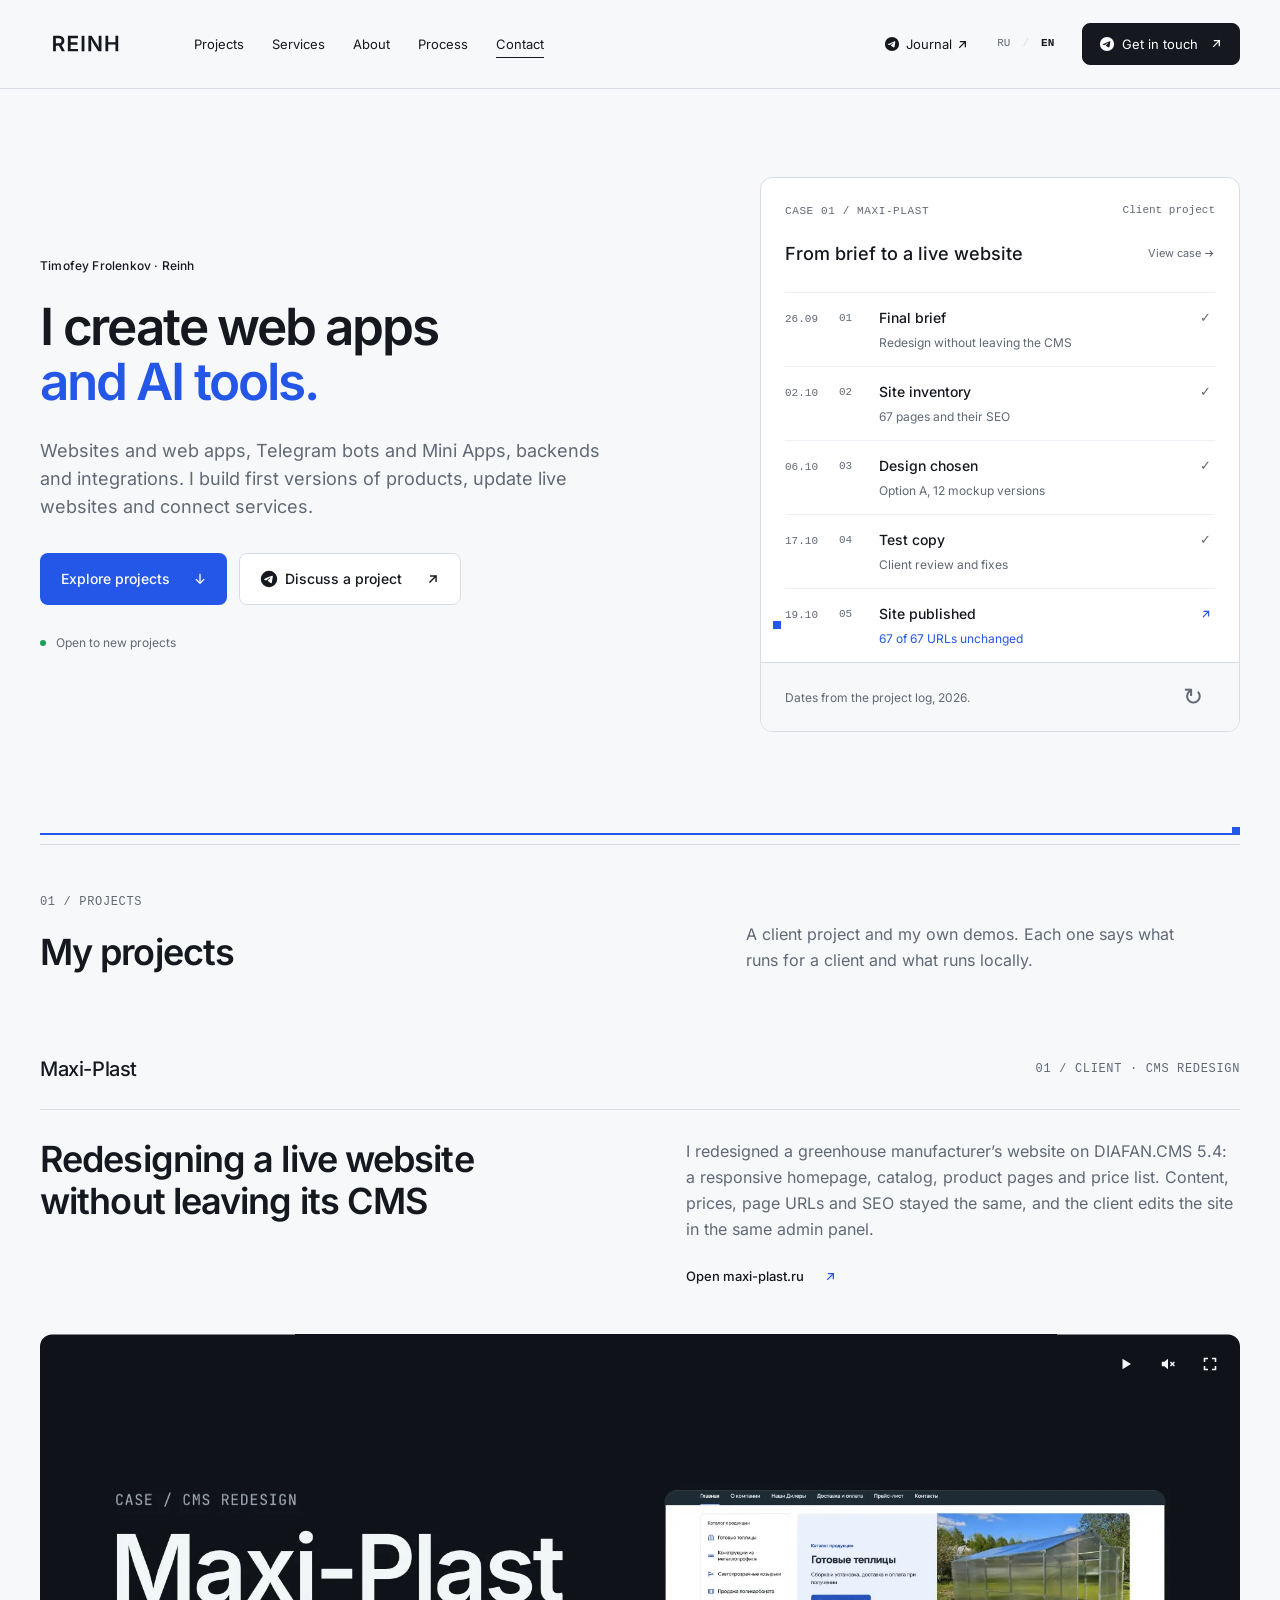
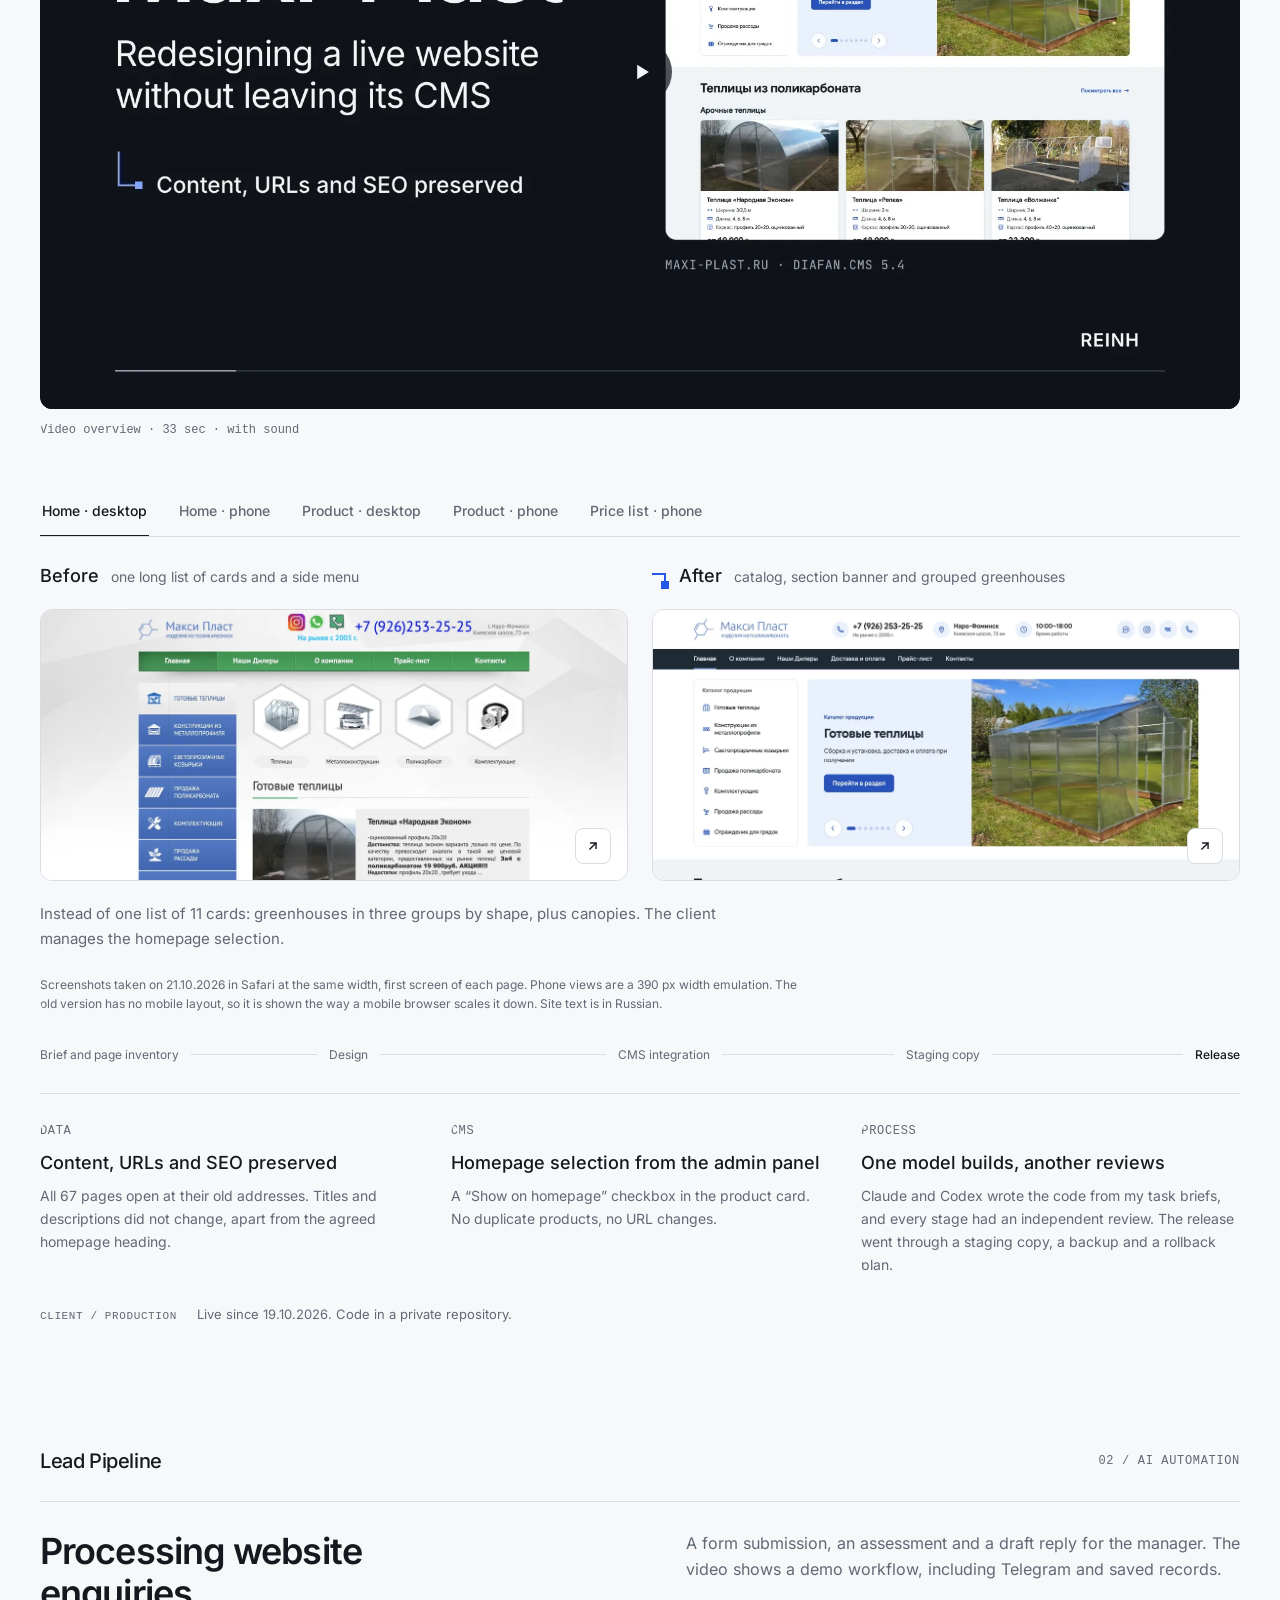
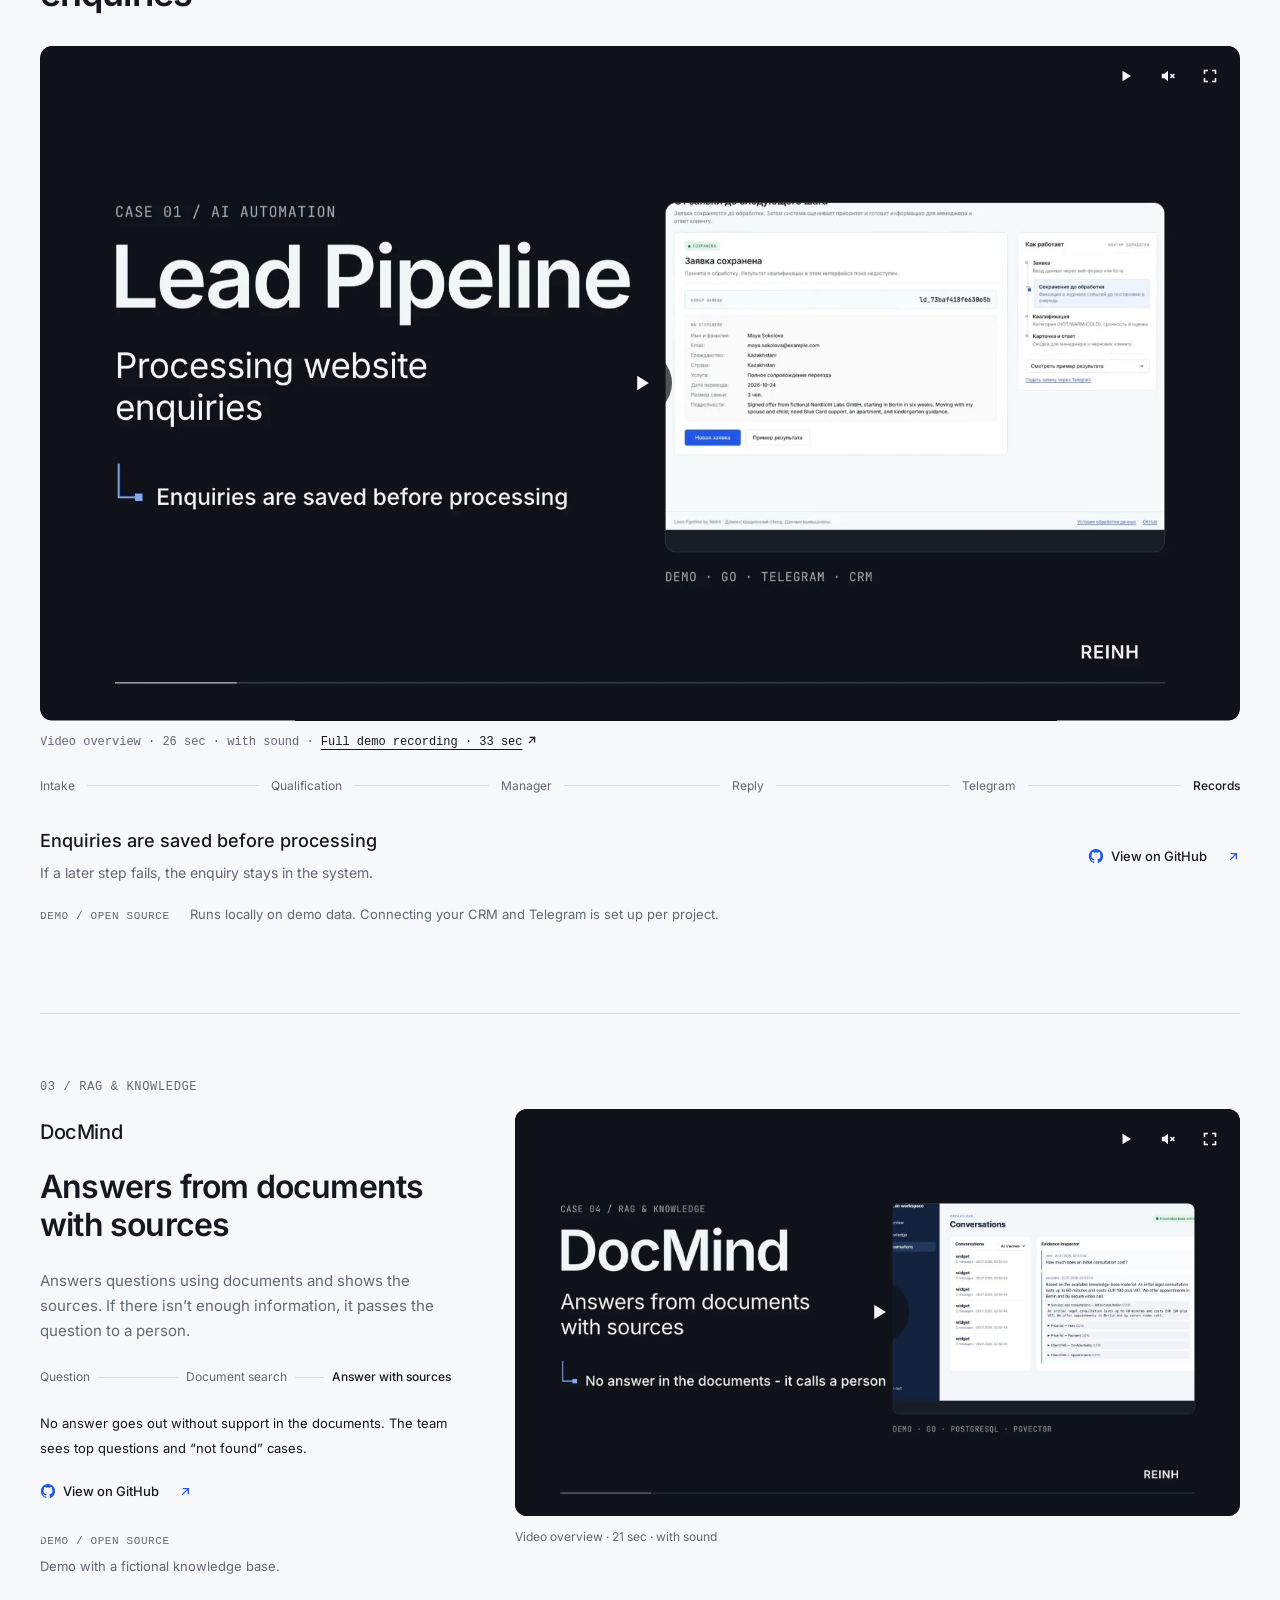
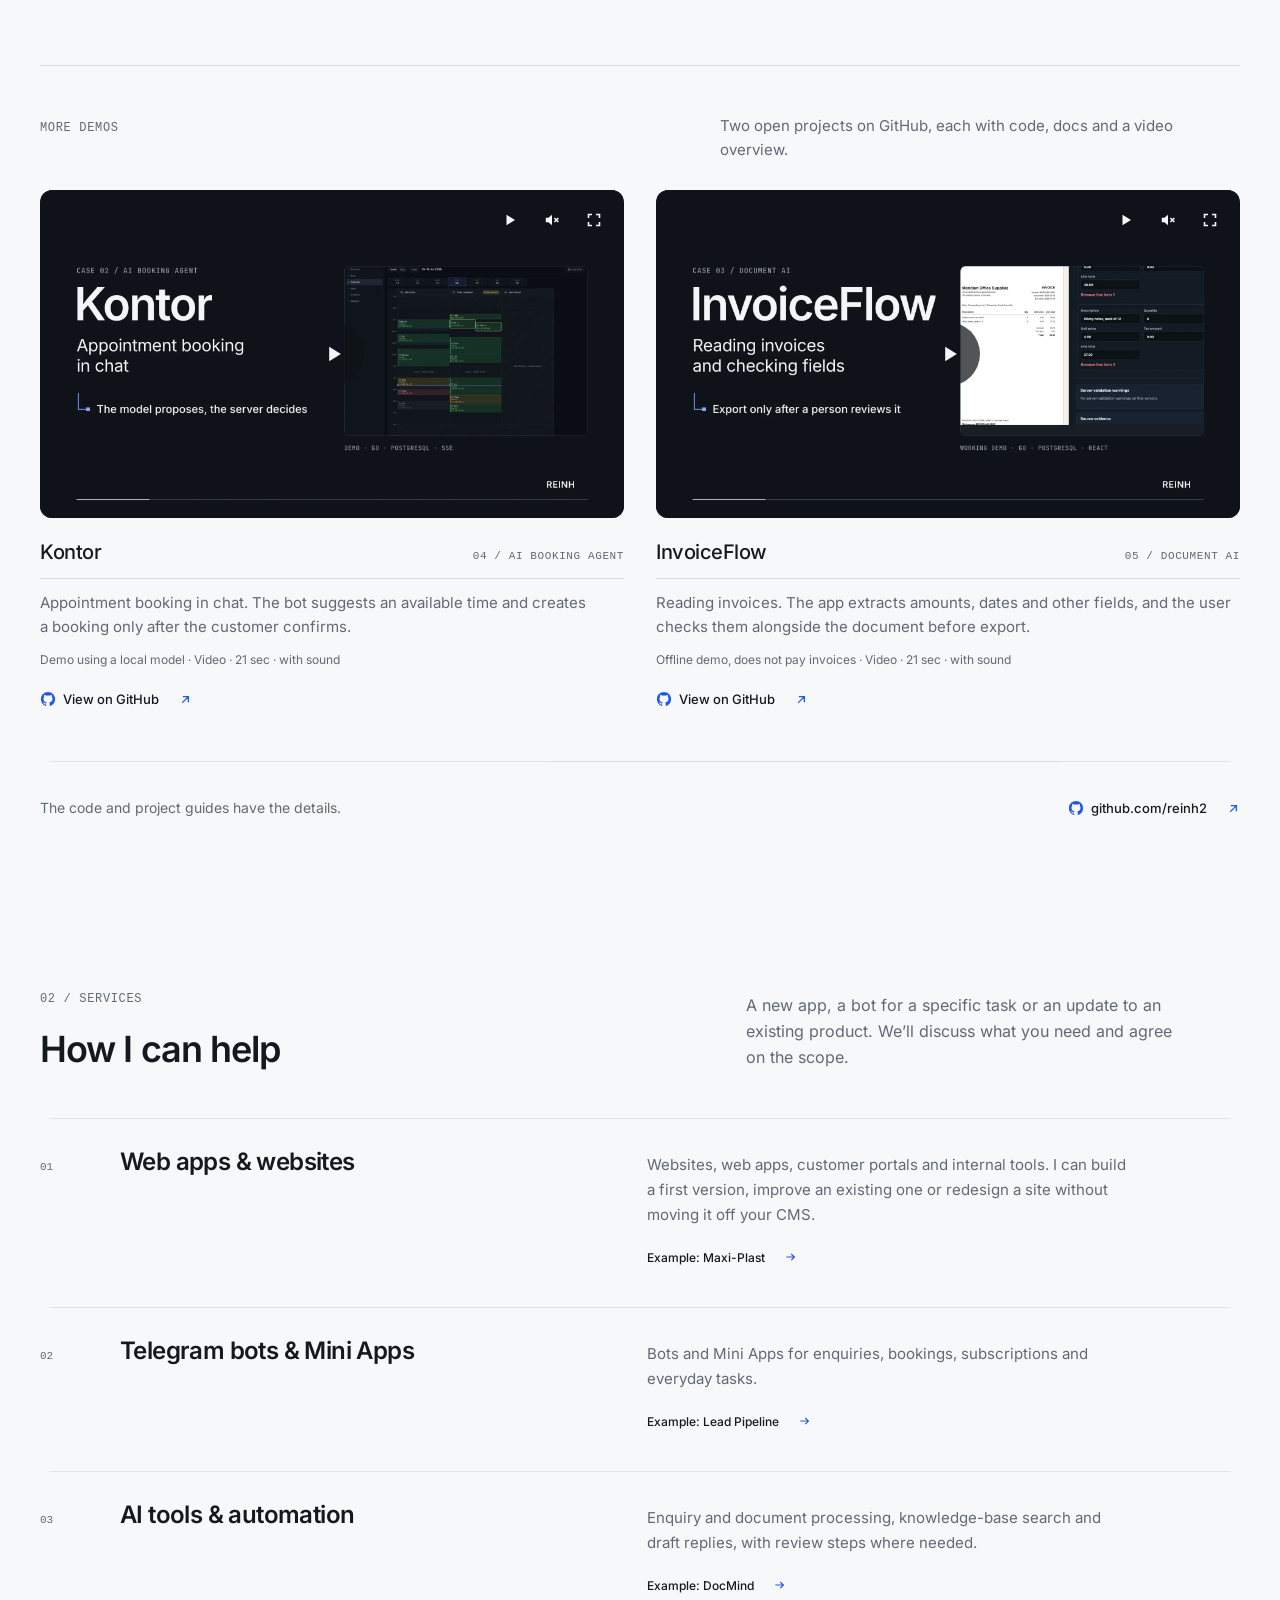
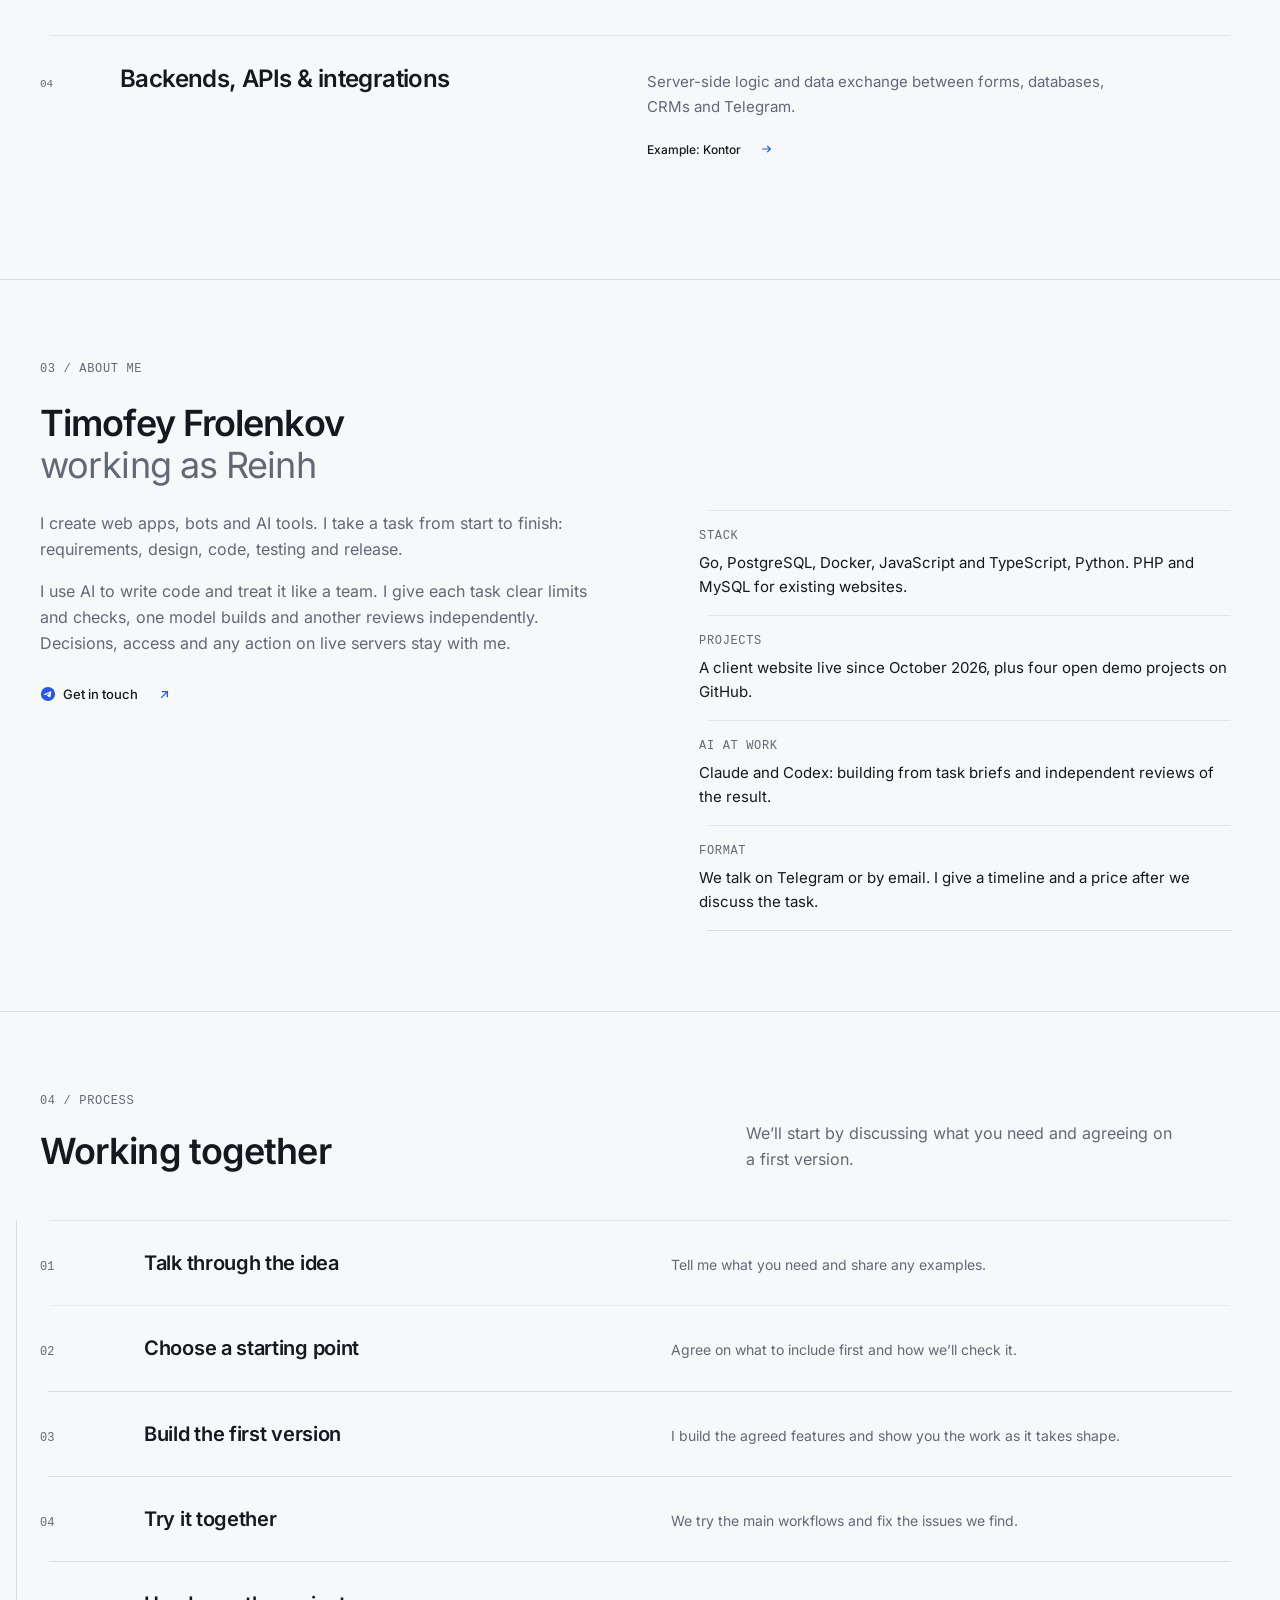
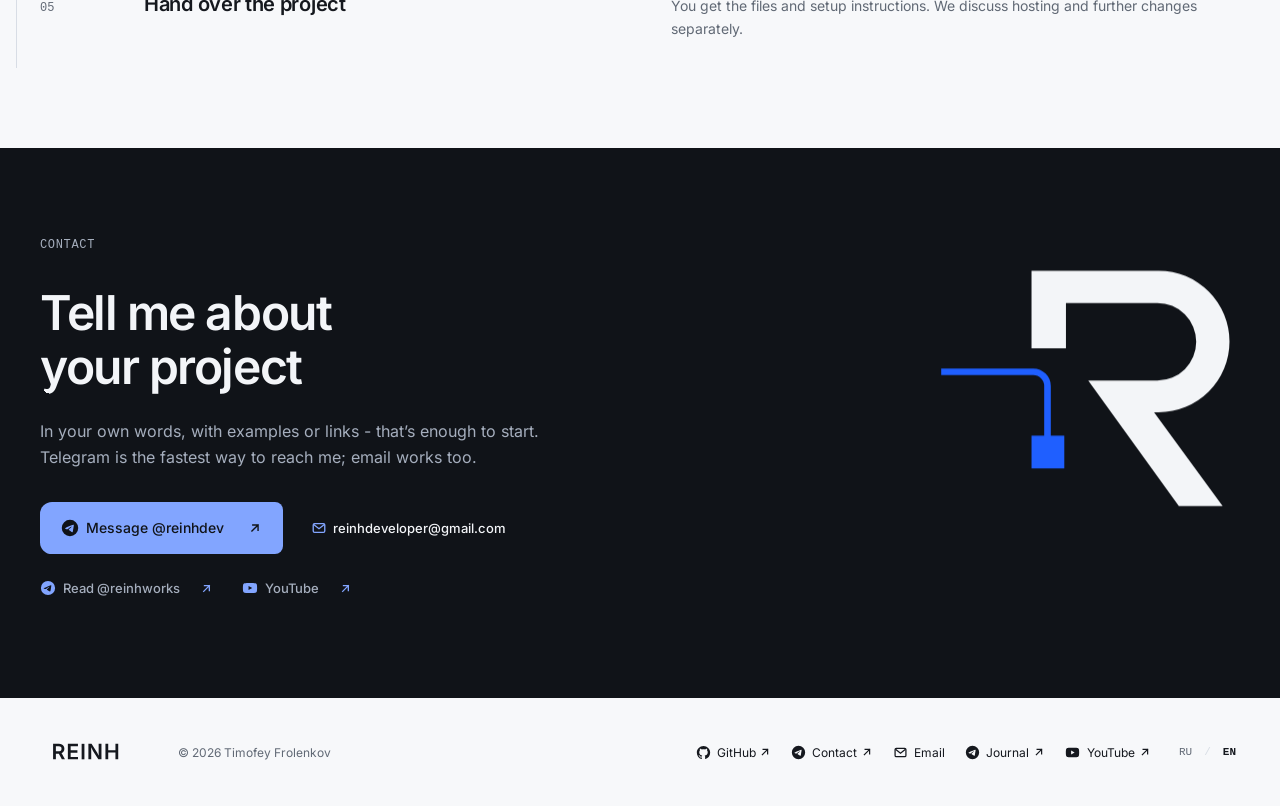
==== en/index.html @ f837ef1a "End the Maxi-Plast video on the REINH wordmark and contacts The video grows from 26 to 33 seconds. A" ====
<!doctype html><html lang="en"><head><meta charset="utf-8"><meta name="viewport" content="width=device-width,initial-scale=1"><title>Reinh&nbsp;- Timofey Frolenkov | Web apps and AI tools</title><meta name="description" content="Web apps, Telegram bots and Mini Apps, AI tools, backends, APIs and integrations. A client website redesign on an existing CMS and open demo projects."><meta name="theme-color" content="#F7F8FA"><meta name="color-scheme" content="light"><link rel="canonical" href="https://reinh2.github.io/en/"><link rel="alternate" hreflang="ru" href="https://reinh2.github.io/"><link rel="alternate" hreflang="en" href="https://reinh2.github.io/en/"><link rel="alternate" hreflang="x-default" href="https://reinh2.github.io/"><meta property="og:type" content="website"><meta property="og:url" content="https://reinh2.github.io/en/"><meta property="og:title" content="Reinh - Timofey Frolenkov | Web apps and AI tools"><meta property="og:description" content="Web apps, Telegram bots and Mini Apps, AI tools, backends, APIs and integrations. A client website redesign on an existing CMS and open demo projects."><meta property="og:image" content="https://reinh2.github.io/assets/og-reinh-en-1200x630.png"><meta property="og:image:width" content="1200"><meta property="og:image:height" content="630"><meta property="og:image:alt" content="Timofey Frolenkov, REINH: web apps, bots and AI tools"><meta property="og:locale" content="en_US"><meta property="og:locale:alternate" content="ru_RU"><meta name="twitter:card" content="summary_large_image"><meta name="twitter:image" content="https://reinh2.github.io/assets/og-reinh-en-1200x630.png"><meta property="og:site_name" content="Reinh"><link rel="icon" href="../assets/favicon.svg?v=2" type="image/svg+xml"><link rel="icon" href="../assets/favicon-32.png?v=2" type="image/png" sizes="32x32"><link rel="apple-touch-icon" href="../assets/apple-touch-icon.png?v=2"><link rel="stylesheet" href="../site.css"><link rel="stylesheet" href="../case.css"><script>document.documentElement.classList.add('js');if(!matchMedia('(prefers-reduced-motion: reduce)').matches)document.documentElement.classList.add('motion-ok')</script><script defer src="../app.js"></script><script defer src="../case.js"></script><script defer src="../animations.js"></script><script type="application/ld+json">{"@context":"https://schema.org","@type":"Person","name":"Timofey Frolenkov","alternateName":"Reinh","url":"https://reinh2.github.io/en/","jobTitle":"Developer of web apps and AI tools","email":"mailto:reinhdeveloper@gmail.com","knowsAbout":["Web apps","Telegram bots","Telegram Mini Apps","AI tools","Backend development","APIs and integrations"],"sameAs":["https://github.com/reinh2","https://t.me/reinhdev","https://t.me/reinhworks","https://www.youtube.com/@reinhdev"]}</script></head><body>
 <a class="skip" href="#main">Skip to content</a>
 <header><div class="wrap header-inner"><a class="brand" href="#top" aria-label="Reinh - home"><img src="../assets/reinh-wordmark-plain.svg" width="114" height="32" alt="REINH"></a><nav id="navigation" class="main-nav" aria-label="Main navigation"><a href="#work">Projects</a><a href="#services">Services</a><a href="#about">About</a><a href="#process">Process</a><a href="#contact">Contact</a><a class="nav-cta" href="https://t.me/reinhdev" target="_blank" rel="noopener noreferrer"><span class="lbl"><span class="ic ic-tg" aria-hidden="true"></span>Message me on Telegram</span><span class="ic ic-out" aria-hidden="true"></span></a></nav><div class="header-actions"><a class="channel-header" data-channel href="https://t.me/reinhworks" target="_blank" rel="noopener noreferrer"><span class="lbl"><span class="ic ic-tg" aria-hidden="true"></span>Journal</span><span class="ic ic-out" aria-hidden="true"></span></a><nav class="languages" aria-label="Language"><a href="../index.html" lang="ru" >RU</a><span aria-hidden="true">/</span><a href="../en/index.html" lang="en" aria-current="page">EN</a></nav><a class="header-contact" href="https://t.me/reinhdev" target="_blank" rel="noopener noreferrer"><span class="lbl"><span class="ic ic-tg" aria-hidden="true"></span>Get in touch</span><span class="ic ic-out" aria-hidden="true"></span></a><button class="menu-toggle" aria-controls="navigation" aria-expanded="false" aria-label="Open menu"><span></span><span></span></button></div></div></header>
 <main id="main"><section id="top" class="hero wrap"><div class="hero-copy"><p class="eyebrow hero-signature">Timofey Frolenkov · Reinh</p><h1>I&nbsp;create web apps<br><span>and AI tools.</span></h1><p class="hero-description">Websites and web apps, Telegram bots and Mini Apps, backends and integrations. I&nbsp;build first versions of products, update live websites and connect services.</p><div class="hero-buttons"><a href="#work" class="button primary">Explore projects <span aria-hidden="true">↓</span></a><a class="button secondary" href="https://t.me/reinhdev" target="_blank" rel="noopener noreferrer"><span class="lbl"><span class="ic ic-tg" aria-hidden="true"></span>Discuss a&nbsp;project</span><span class="ic ic-out" aria-hidden="true"></span></a></div><p class="hero-note availability"><span aria-hidden="true"></span>Open to new projects</p></div>
 <div class="activity" aria-label="Maxi-Plast project stages"><div class="activity-top"><span class="eyebrow">CASE 01 / MAXI-PLAST</span><span class="demo-tag">Client project</span></div><div class="activity-title"><span>From brief to a&nbsp;live website</span><a href="#maxi-plast" class="activity-case-link">View case<span class="ic ic-go" aria-hidden="true"></span></a></div><ol class="activity-list"><li style="--step:0"><span class="time mono">26.09</span><span class="step-index mono">01</span><div><strong>Final brief</strong><small>Redesign without leaving the CMS</small></div><span class="tick" aria-hidden="true">✓</span></li><li style="--step:1"><span class="time mono">02.10</span><span class="step-index mono">02</span><div><strong>Site inventory</strong><small>67&nbsp;pages and their SEO</small></div><span class="tick" aria-hidden="true">✓</span></li><li style="--step:2"><span class="time mono">06.10</span><span class="step-index mono">03</span><div><strong>Design chosen</strong><small>Option A, 12&nbsp;mockup versions</small></div><span class="tick" aria-hidden="true">✓</span></li><li style="--step:3"><span class="time mono">17.10</span><span class="step-index mono">04</span><div><strong>Test copy</strong><small>Client review and fixes</small></div><span class="tick" aria-hidden="true">✓</span></li><li style="--step:4"><span class="time mono">19.10</span><span class="step-index mono">05</span><div><strong>Site published</strong><small>67&nbsp;of&nbsp;67 URLs unchanged</small></div><span class="tick" aria-hidden="true"><span class="ic ic-out"></span></span></li></ol><div class="activity-bottom"><span>Dates from the project log, 2026.</span><button class="replay" aria-label="Replay animation">↻</button></div></div>
 </section>
  <section id="work" class="section work-section wrap">
    <div class="section-heading"><div><p class="eyebrow">01 / PROJECTS</p><h2>My projects</h2></div><p>A&nbsp;client project and my own demos. Each one says what runs for a&nbsp;client and what runs locally.</p></div>


    <article id="maxi-plast" class="featured-case client-feature">
      <div class="case-header"><span class="case-name">Maxi-Plast</span><span class="eyebrow">01 / CLIENT · CMS REDESIGN</span></div>
      <div class="case-story"><h3>Redesigning a&nbsp;live website<br>without leaving its CMS</h3><div><p>I&nbsp;redesigned a&nbsp;greenhouse manufacturer’s website on DIAFAN.CMS 5.4: a&nbsp;responsive homepage, catalog, product pages and price list. Content, prices, page URLs and SEO stayed the same, and the client edits the site in the same admin panel.</p><a class="text-link" href="https://maxi-plast.ru/" target="_blank" rel="noopener noreferrer">Open maxi-plast.ru<span class="ic ic-out" aria-hidden="true"></span></a></div></div>

      <div class="lead-media client-motion"><div class="player"><video class="motion-video" controls muted loop playsinline preload="none" poster="../assets/maxi-plast/maxi-plast-motion-poster-en.webp" aria-label="Maxi-Plast case video: before and after, contacts at the end, 33 seconds, with sound"><source src="../assets/maxi-plast/maxi-plast-motion-en-720.mp4" type="video/mp4" media="(max-width: 700px)"><source src="../assets/maxi-plast/maxi-plast-motion-en.mp4" type="video/mp4"></video></div></div><p class="video-label">Video overview · 33&nbsp;sec · with sound</p>


      <div class="compare" data-compare>
        <div class="compare-tabs" role="tablist" aria-label="Before and after comparison">
          <button type="button" role="tab" id="cmp-tab-1" aria-controls="cmp-1" aria-selected="true">Home · desktop</button>
          <button type="button" role="tab" id="cmp-tab-2" aria-controls="cmp-2" aria-selected="false" tabindex="-1">Home · phone</button>
          <button type="button" role="tab" id="cmp-tab-3" aria-controls="cmp-3" aria-selected="false" tabindex="-1">Product · desktop</button>
          <button type="button" role="tab" id="cmp-tab-4" aria-controls="cmp-4" aria-selected="false" tabindex="-1">Product · phone</button>
          <button type="button" role="tab" id="cmp-tab-5" aria-controls="cmp-5" aria-selected="false" tabindex="-1">Price list · phone</button>
        </div>

        <section class="compare-panel is-wide" id="cmp-1" role="tabpanel" aria-labelledby="cmp-tab-1" tabindex="0">
          <h4 class="compare-title">Homepage on desktop</h4>
          <div class="compare-pair">
            <figure class="compare-side"><figcaption class="compare-label"><span class="compare-word">Before</span><span class="compare-text">one long list of cards and a&nbsp;side menu</span></figcaption><a class="zoomable compare-shot" data-zoom href="../assets/maxi-plast/01-home-desktop-before-2880.webp" aria-label="Enlarge: old homepage on desktop"><img loading="lazy" decoding="async" src="../assets/maxi-plast/01-home-desktop-before-1200.webp" width="1200" height="553" alt="Before: the old Maxi-Plast homepage on desktop, 1440 px wide"><span class="zoom-hint" aria-hidden="true"><span class="ic ic-out"></span></span></a></figure>
            <figure class="compare-side is-after"><figcaption class="compare-label"><span class="compare-word">After</span><span class="compare-text">catalog, section banner and grouped greenhouses</span></figcaption><a class="zoomable compare-shot" data-zoom href="../assets/maxi-plast/01-home-desktop-after-2880.webp" aria-label="Enlarge: new homepage on desktop"><img loading="lazy" decoding="async" src="../assets/maxi-plast/01-home-desktop-after-1200.webp" width="1200" height="553" alt="After: the new Maxi-Plast homepage on desktop, 1440 px wide"><span class="zoom-hint" aria-hidden="true"><span class="ic ic-out"></span></span></a></figure>
          </div>
          <p class="compare-note">Instead of one list of 11&nbsp;cards: greenhouses in three groups by shape, plus canopies. The client manages the homepage selection.</p>
        </section>

        <section class="compare-panel is-phone" id="cmp-2" role="tabpanel" aria-labelledby="cmp-tab-2" tabindex="0">
          <h4 class="compare-title">Homepage on a&nbsp;phone</h4>
          <div class="compare-pair">
            <figure class="compare-side"><figcaption class="compare-label"><span class="compare-word">Before</span><span class="compare-text">the desktop page shrunk to the screen</span></figcaption><a class="zoomable compare-shot" data-zoom href="../assets/maxi-plast/02-home-mobile-before-780.webp" aria-label="Enlarge: old homepage on a phone"><img loading="lazy" decoding="async" src="../assets/maxi-plast/02-home-mobile-before-780.webp" width="780" height="1456" alt="Before: the old homepage on a 390 px screen, a scaled-down desktop page"><span class="zoom-hint" aria-hidden="true"><span class="ic ic-out"></span></span></a></figure>
            <figure class="compare-side is-after"><figcaption class="compare-label"><span class="compare-word">After</span><span class="compare-text">menu, logo, phone number and section banner</span></figcaption><a class="zoomable compare-shot" data-zoom href="../assets/maxi-plast/02-home-mobile-after-780.webp" aria-label="Enlarge: new homepage on a phone"><img loading="lazy" decoding="async" src="../assets/maxi-plast/02-home-mobile-after-780.webp" width="780" height="1456" alt="After: the new homepage on a 390 px screen"><span class="zoom-hint" aria-hidden="true"><span class="ic ic-out"></span></span></a></figure>
            <p class="compare-note">The old template had no mobile layout. Now the phone shows 7 greenhouses and one metal structure, readable without zooming.</p>
          </div>
        </section>

        <section class="compare-panel is-wide" id="cmp-3" role="tabpanel" aria-labelledby="cmp-tab-3" tabindex="0">
          <h4 class="compare-title">Product page on desktop</h4>
          <div class="compare-pair">
            <figure class="compare-side"><figcaption class="compare-label"><span class="compare-word">Before</span><span class="compare-text">photo and description, prices further down</span></figcaption><a class="zoomable compare-shot" data-zoom href="../assets/maxi-plast/03-product-desktop-before-2880.webp" aria-label="Enlarge: old product page"><img loading="lazy" decoding="async" src="../assets/maxi-plast/03-product-desktop-before-1200.webp" width="1200" height="553" alt="Before: the “Narodnaya Ekonom” greenhouse page on the old site"><span class="zoom-hint" aria-hidden="true"><span class="ic ic-out"></span></span></a></figure>
            <figure class="compare-side is-after"><figcaption class="compare-label"><span class="compare-word">After</span><span class="compare-text">gallery, “from” price and call button next to the photo</span></figcaption><a class="zoomable compare-shot" data-zoom href="../assets/maxi-plast/03-product-desktop-after-2880.webp" aria-label="Enlarge: new product page"><img loading="lazy" decoding="async" src="../assets/maxi-plast/03-product-desktop-after-1200.webp" width="1200" height="553" alt="After: the same product page on the new site with gallery, price and call button"><span class="zoom-hint" aria-hidden="true"><span class="ic ic-out"></span></span></a></figure>
          </div>
          <p class="compare-note">The gallery has arrows, a&nbsp;counter, swipe and photo zoom: the client plans to add more than 10&nbsp;photos per product.</p>
        </section>

        <section class="compare-panel is-phone" id="cmp-4" role="tabpanel" aria-labelledby="cmp-tab-4" tabindex="0">
          <h4 class="compare-title">Product page on a&nbsp;phone</h4>
          <div class="compare-pair">
            <figure class="compare-side"><figcaption class="compare-label"><span class="compare-word">Before</span><span class="compare-text">text and prices need pinch-zoom</span></figcaption><a class="zoomable compare-shot" data-zoom href="../assets/maxi-plast/04-product-mobile-before-780.webp" aria-label="Enlarge: old product page on a phone"><img loading="lazy" decoding="async" src="../assets/maxi-plast/04-product-mobile-before-780.webp" width="780" height="1456" alt="Before: the product page on a 390 px screen with small text"><span class="zoom-hint" aria-hidden="true"><span class="ic ic-out"></span></span></a></figure>
            <figure class="compare-side is-after"><figcaption class="compare-label"><span class="compare-word">After</span><span class="compare-text">photo, “from” price and Call on the first screen</span></figcaption><a class="zoomable compare-shot" data-zoom href="../assets/maxi-plast/04-product-mobile-after-780.webp" aria-label="Enlarge: new product page on a phone"><img loading="lazy" decoding="async" src="../assets/maxi-plast/04-product-mobile-after-780.webp" width="780" height="1456" alt="After: the product page on a 390 px screen with photo, price and call button"><span class="zoom-hint" aria-hidden="true"><span class="ic ic-out"></span></span></a></figure>
            <p class="compare-note">A&nbsp;buyer sees the price straight away and can call. The note under the price explains what it depends on.</p>
          </div>
        </section>

        <section class="compare-panel is-phone" id="cmp-5" role="tabpanel" aria-labelledby="cmp-tab-5" tabindex="0">
          <h4 class="compare-title">Price list on a&nbsp;phone</h4>
          <div class="compare-pair">
            <figure class="compare-side"><figcaption class="compare-label"><span class="compare-word">Before</span><span class="compare-text">the table shrinks with the page</span></figcaption><a class="zoomable compare-shot" data-zoom href="../assets/maxi-plast/05-price-mobile-before-780.webp" aria-label="Enlarge: old price list on a phone"><img loading="lazy" decoding="async" src="../assets/maxi-plast/05-price-mobile-before-780.webp" width="780" height="1456" alt="Before: the price list on a 390 px screen, the table shrunk with the page"><span class="zoom-hint" aria-hidden="true"><span class="ic ic-out"></span></span></a></figure>
            <figure class="compare-side is-after"><figcaption class="compare-label"><span class="compare-word">After</span><span class="compare-text">the table scrolls inside its block, with a&nbsp;hint</span></figcaption><a class="zoomable compare-shot" data-zoom href="../assets/maxi-plast/05-price-mobile-after-780.webp" aria-label="Enlarge: new price list on a phone"><img loading="lazy" decoding="async" src="../assets/maxi-plast/05-price-mobile-after-780.webp" width="780" height="1456" alt="After: the price list on a 390 px screen, the table scrolls inside its block"><span class="zoom-hint" aria-hidden="true"><span class="ic ic-out"></span></span></a></figure>
            <p class="compare-note">Same price data. Wide tables no longer turn into tiny text.</p>
          </div>
        </section>
        <p class="compare-source">Screenshots taken on 21.10.2026 in Safari at the same width, first screen of each page. Phone views are a&nbsp;390&nbsp;px width emulation. The old version has no mobile layout, so it is shown the way a&nbsp;mobile browser scales it down. Site text is in Russian.</p>
      </div>

      <ol class="process-line" aria-label="Process steps"><li>Brief and page inventory</li><li>Design</li><li>CMS integration</li><li>Staging copy</li><li>Release</li></ol>
      <div class="client-points">
        <div><p class="eyebrow">DATA</p><h4>Content, URLs and SEO preserved</h4><p>All 67&nbsp;pages open at their old addresses. Titles and descriptions did not change, apart from the agreed homepage heading.</p></div>
        <div><p class="eyebrow">CMS</p><h4>Homepage selection from the admin panel</h4><p>A&nbsp;“Show on homepage” checkbox in the product card. No duplicate products, no URL changes.</p></div>
        <div><p class="eyebrow">PROCESS</p><h4>One model builds, another reviews</h4><p>Claude and Codex wrote the code from my task briefs, and every stage had an independent review. The release went through a&nbsp;staging copy, a&nbsp;backup and a&nbsp;rollback plan.</p></div>
      </div>
      <p class="case-status"><span class="eyebrow">CLIENT / PRODUCTION</span><span>Live since 19.10.2026. Code in a&nbsp;private repository.</span></p>
    </article>

    <article id="lead" class="featured-case lead-feature">
      <div class="case-header"><span class="case-name">Lead Pipeline</span><span class="eyebrow">02 / AI AUTOMATION</span></div>
      <div class="case-story"><h3>Processing website<br>enquiries</h3><p>A&nbsp;form submission, an assessment and a&nbsp;draft reply for the manager. The video shows a&nbsp;demo workflow, including Telegram and saved records.</p></div>
      <div class="lead-media"><div class="player"><video class="motion-video" controls muted loop playsinline preload="none" poster="../assets/motion/lead-en-poster.webp" aria-label="Lead Pipeline: video overview"><source src="../assets/motion/lead-en-720.mp4" type="video/mp4" media="(max-width: 700px)"><source src="../assets/motion/lead-en.mp4" type="video/mp4"></video></div></div><p class="video-label">Video overview · 26&nbsp;sec · with sound · <a href="../assets/lead-pipeline-demo.mp4" target="_blank" rel="noopener">Full demo recording · 33&nbsp;sec<span class="ic ic-out" aria-hidden="true"></span></a></p>
      <ol class="process-line" aria-label="Process steps"><li>Intake</li><li>Qualification</li><li>Manager</li><li>Reply</li><li>Telegram</li><li>Records</li></ol>
      <div class="lead-proof"><div><h4>Enquiries are saved before processing</h4><p>If a&nbsp;later step fails, the enquiry stays in the system.</p></div><a class="text-link" href="https://github.com/reinh2/Lead-pipeline" target="_blank" rel="noopener noreferrer" ><span class="lbl"><span class="ic ic-gh" aria-hidden="true"></span>View on GitHub</span><span class="ic ic-out" aria-hidden="true"></span></a></div>
      <p class="case-status"><span class="eyebrow">DEMO / OPEN SOURCE</span><span>Runs locally on demo data. Connecting your CRM and Telegram is set up per project.</span></p>
    </article>

    <article id="docmind" class="featured-case split-case docmind-feature">
      <div class="split-copy"><p class="eyebrow">03 / RAG & KNOWLEDGE</p><p class="case-name">DocMind</p><h3>Answers from documents<br>with sources</h3><p>Answers questions using documents and shows the sources. If there isn’t enough information, it passes the question to a&nbsp;person.</p><ol class="process-line" aria-label="Process steps"><li>Question</li><li>Document search</li><li>Answer with sources</li></ol><p class="control-summary">No answer goes out without support in the documents. The team sees top questions and “not found” cases.</p><a class="text-link" href="https://github.com/reinh2/Docmind" target="_blank" rel="noopener noreferrer" ><span class="lbl"><span class="ic ic-gh" aria-hidden="true"></span>View on GitHub</span><span class="ic ic-out" aria-hidden="true"></span></a><p class="case-status"><span class="eyebrow">DEMO / OPEN SOURCE</span><span>Demo with a&nbsp;fictional knowledge base.</span></p></div>
      <figure class="case-motion"><div class="player"><video class="motion-video" controls muted loop playsinline preload="none" poster="../assets/motion/docmind-en-poster.webp" aria-label="DocMind: video overview"><source src="../assets/motion/docmind-en-720.mp4" type="video/mp4" media="(max-width: 700px)"><source src="../assets/motion/docmind-en.mp4" type="video/mp4"></video></div><figcaption>Video overview · 21&nbsp;sec · with sound</figcaption></figure>
    </article>
    <section class="more-demos" aria-label="More demo projects">
      <div class="more-demos-head"><p class="eyebrow">MORE DEMOS</p><p>Two open projects on GitHub, each with code, docs and a&nbsp;video overview.</p></div>
      <div class="more-demos-list"><article id="kontor" class="demo-card"><div class="player"><video class="motion-video" controls muted loop playsinline preload="none" poster="../assets/motion/kontor-en-poster.webp" aria-label="Kontor: video overview"><source src="../assets/motion/kontor-en-720.mp4" type="video/mp4" media="(max-width: 700px)"><source src="../assets/motion/kontor-en.mp4" type="video/mp4"></video></div><div class="demo-card-head"><h3>Kontor</h3><span class="eyebrow">04 / AI BOOKING AGENT</span></div><p>Appointment booking in chat. The bot suggests an available time and creates a&nbsp;booking only after the customer confirms.</p><p class="demo-card-meta">Demo using a&nbsp;local model · Video · 21&nbsp;sec · with sound</p><a class="text-link" href="https://github.com/reinh2/Kontor" target="_blank" rel="noopener noreferrer"><span class="lbl"><span class="ic ic-gh" aria-hidden="true"></span>View on GitHub</span><span class="ic ic-out" aria-hidden="true"></span></a></article><article id="invoice" class="demo-card"><div class="player"><video class="motion-video" controls muted loop playsinline preload="none" poster="../assets/motion/invoice-en-poster.webp" aria-label="InvoiceFlow: video overview"><source src="../assets/motion/invoice-en-720.mp4" type="video/mp4" media="(max-width: 700px)"><source src="../assets/motion/invoice-en.mp4" type="video/mp4"></video></div><div class="demo-card-head"><h3>InvoiceFlow</h3><span class="eyebrow">05 / DOCUMENT AI</span></div><p>Reading invoices. The app extracts amounts, dates and other fields, and the user checks them alongside the document before export.</p><p class="demo-card-meta">Offline demo, does not pay invoices · Video · 21&nbsp;sec · with sound</p><a class="text-link" href="https://github.com/reinh2/Invoiceflow" target="_blank" rel="noopener noreferrer"><span class="lbl"><span class="ic ic-gh" aria-hidden="true"></span>View on GitHub</span><span class="ic ic-out" aria-hidden="true"></span></a></article></div>
    </section>
    <div class="proof-strip"><p>The code and project guides have the details.</p><a class="text-link" href="https://github.com/reinh2" target="_blank" rel="noopener noreferrer" ><span class="lbl"><span class="ic ic-gh" aria-hidden="true"></span>github.com/reinh2</span><span class="ic ic-out" aria-hidden="true"></span></a></div>
  </section>

  <section id="services" class="section wrap">
    <div class="section-heading"><div><p class="eyebrow">02 / SERVICES</p><h2>How I&nbsp;can help</h2></div><p>A&nbsp;new app, a&nbsp;bot for a&nbsp;specific task or an update to an existing product. We’ll discuss what you need and agree on the scope.</p></div>
    <div class="service-list">
      <article><span class="mono service-number">01</span><h3>Web apps &amp; websites</h3><div><p>Websites, web apps, customer portals and internal tools. I&nbsp;can build a&nbsp;first version, improve an existing one or redesign a&nbsp;site without moving it off your CMS.</p><a class="text-link" href="#maxi-plast">Example: Maxi-Plast<span class="ic ic-go" aria-hidden="true"></span></a></div></article>
      <article><span class="mono service-number">02</span><h3>Telegram bots &amp; Mini Apps</h3><div><p>Bots and Mini Apps for enquiries, bookings, subscriptions and everyday tasks.</p><a class="text-link" href="#lead">Example: Lead Pipeline<span class="ic ic-go" aria-hidden="true"></span></a></div></article>
      <article><span class="mono service-number">03</span><h3>AI tools &amp; automation</h3><div><p>Enquiry and document processing, knowledge-base search and draft replies, with review steps where needed.</p><a class="text-link" href="#docmind">Example: DocMind<span class="ic ic-go" aria-hidden="true"></span></a></div></article>
      <article><span class="mono service-number">04</span><h3>Backends, APIs &amp; integrations</h3><div><p>Server-side logic and data exchange between forms, databases, CRMs and Telegram.</p><a class="text-link" href="#kontor">Example: Kontor<span class="ic ic-go" aria-hidden="true"></span></a></div></article>
    </div>
  </section>

  <section id="about" class="section about-section"><div class="wrap about-grid">

    <div class="about-copy"><p class="eyebrow">03 / ABOUT ME</p><h2>Timofey Frolenkov<br><span class="muted">working as Reinh</span></h2><div class="about-columns"><div class="about-text"><p>I&nbsp;create web apps, bots and AI tools. I&nbsp;take a&nbsp;task from start to finish: requirements, design, code, testing and release.</p><p>I&nbsp;use AI to write code and treat it like a&nbsp;team. I&nbsp;give each task clear limits and checks, one model builds and another reviews independently. Decisions, access and any action on live servers stay with me.</p><a class="text-link" href="https://t.me/reinhdev" target="_blank" rel="noopener noreferrer" ><span class="lbl"><span class="ic ic-tg" aria-hidden="true"></span>Get in touch</span><span class="ic ic-out" aria-hidden="true"></span></a></div>
      <dl class="about-facts"><div><dt class="eyebrow">STACK</dt><dd>Go, PostgreSQL, Docker, JavaScript and TypeScript, Python. PHP and MySQL for existing websites.</dd></div><div><dt class="eyebrow">PROJECTS</dt><dd>A&nbsp;client website live since October 2026, plus four open demo projects on GitHub.</dd></div><div><dt class="eyebrow">AI AT WORK</dt><dd>Claude and Codex: building from task briefs and independent reviews of the result.</dd></div><div><dt class="eyebrow">FORMAT</dt><dd>We talk on Telegram or by email. I&nbsp;give a&nbsp;timeline and a&nbsp;price after we discuss the task.</dd></div></dl></div></div>
  </div></section>

  <section id="process" class="section wrap"><div class="section-heading"><div><p class="eyebrow">04 / PROCESS</p><h2>Working together</h2></div><p>We’ll start by discussing what you need and agreeing on a&nbsp;first version.</p></div><ol class="process-list"><li><span class="mono">01</span><h3>Talk through the idea</h3><p>Tell me what you need and share any examples.</p></li><li><span class="mono">02</span><h3>Choose a&nbsp;starting point</h3><p>Agree on what to include first and how we’ll check it.</p></li><li><span class="mono">03</span><h3>Build the first version</h3><p>I&nbsp;build the agreed features and show you the work as it takes shape.</p></li><li><span class="mono">04</span><h3>Try it together</h3><p>We try the main workflows and fix the issues we find.</p></li><li><span class="mono">05</span><h3>Hand over the project</h3><p>You get the files and setup instructions. We discuss hosting and further changes separately.</p></li></ol></section>

  <section id="contact" class="contact-dark"><div class="wrap contact-inner"><div class="contact-copy"><p class="eyebrow">CONTACT</p><h2>Tell me about<br>your project</h2><p>In your own words, with examples or links&nbsp;- that’s enough to start. Telegram is the fastest way to reach me; email works too.</p><div class="contact-actions"><a class="button primary" href="https://t.me/reinhdev" target="_blank" rel="noopener noreferrer" data-contact><span class="lbl"><span class="ic ic-tg" aria-hidden="true"></span>Message @reinhdev</span><span class="ic ic-out" aria-hidden="true"></span></a><a class="text-link" href="mailto:reinhdeveloper@gmail.com"><span class="lbl"><span class="ic ic-mail" aria-hidden="true"></span>reinhdeveloper@gmail.com</span></a></div><div class="contact-social"><a class="text-link" href="https://t.me/reinhworks" target="_blank" rel="noopener noreferrer" data-channel><span class="lbl"><span class="ic ic-tg" aria-hidden="true"></span>Read @reinhworks</span><span class="ic ic-out" aria-hidden="true"></span></a><a class="text-link" href="https://www.youtube.com/@reinhdev" target="_blank" rel="noopener noreferrer" data-youtube><span class="lbl"><span class="ic ic-yt" aria-hidden="true"></span>YouTube</span><span class="ic ic-out" aria-hidden="true"></span></a></div></div><div class="contact-mark" aria-hidden="true"><img loading="lazy" src="../assets/reinh-mark-dark.svg" width="1122" height="930" alt=""></div></div></section><dialog class="lightbox" aria-label="Image viewer"><div class="lightbox-bar"><span class="eyebrow">REINH / PROJECT DETAIL</span><form method="dialog"><button class="button secondary">Close ×</button></form></div><div class="lightbox-scroll"><img alt=""></div><p class="lightbox-caption"></p></dialog></main><footer class="wrap"><a href="#top" aria-label="Reinh"><img width="114" height="32" src="../assets/reinh-wordmark-plain.svg" alt="REINH"></a><span class="footer-name">© 2026 Timofey Frolenkov</span><div class="footer-links"><a href="https://github.com/reinh2" target="_blank" rel="noopener noreferrer"><span class="lbl"><span class="ic ic-gh" aria-hidden="true"></span>GitHub</span><span class="ic ic-out" aria-hidden="true"></span></a><a data-contact href="https://t.me/reinhdev" target="_blank" rel="noopener noreferrer"><span class="lbl"><span class="ic ic-tg" aria-hidden="true"></span>Contact</span><span class="ic ic-out" aria-hidden="true"></span></a><a href="mailto:reinhdeveloper@gmail.com"><span class="lbl"><span class="ic ic-mail" aria-hidden="true"></span>Email</span></a><a data-channel href="https://t.me/reinhworks" target="_blank" rel="noopener noreferrer"><span class="lbl"><span class="ic ic-tg" aria-hidden="true"></span>Journal</span><span class="ic ic-out" aria-hidden="true"></span></a><a data-youtube href="https://www.youtube.com/@reinhdev" target="_blank" rel="noopener noreferrer"><span class="lbl"><span class="ic ic-yt" aria-hidden="true"></span>YouTube</span><span class="ic ic-out" aria-hidden="true"></span></a></div><nav class="languages" aria-label="Language"><a href="../index.html" lang="ru" >RU</a><span aria-hidden="true">/</span><a href="../en/index.html" lang="en" aria-current="page">EN</a></nav></footer></body></html>
---- site.css ----
/* Fonts: Inter and JetBrains Mono, self-hosted, split by unicode range */
/* cyrillic-ext */
@font-face {
  font-family: 'Inter';
  font-style: normal;
  font-weight: 400;
  font-display: swap;
  src: url(./fonts/font-0.woff2) format('woff2');
  unicode-range: U+0460-052F, U+1C80-1C8A, U+20B4, U+2DE0-2DFF, U+A640-A69F, U+FE2E-FE2F;
}
/* cyrillic */
@font-face {
  font-family: 'Inter';
  font-style: normal;
  font-weight: 400;
  font-display: swap;
  src: url(./fonts/font-1.woff2) format('woff2');
  unicode-range: U+0301, U+0400-045F, U+0490-0491, U+04B0-04B1, U+2116;
}
/* greek-ext */
@font-face {
  font-family: 'Inter';
  font-style: normal;
  font-weight: 400;
  font-display: swap;
  src: url(./fonts/font-2.woff2) format('woff2');
  unicode-range: U+1F00-1FFF;
}
/* greek */
@font-face {
  font-family: 'Inter';
  font-style: normal;
  font-weight: 400;
  font-display: swap;
  src: url(./fonts/font-3.woff2) format('woff2');
  unicode-range: U+0370-0377, U+037A-037F, U+0384-038A, U+038C, U+038E-03A1, U+03A3-03FF;
}
/* vietnamese */
@font-face {
  font-family: 'Inter';
  font-style: normal;
  font-weight: 400;
  font-display: swap;
  src: url(./fonts/font-4.woff2) format('woff2');
  unicode-range: U+0102-0103, U+0110-0111, U+0128-0129, U+0168-0169, U+01A0-01A1, U+01AF-01B0, U+0300-0301, U+0303-0304, U+0308-0309, U+0323, U+0329, U+1EA0-1EF9, U+20AB;
}
/* latin-ext */
@font-face {
  font-family: 'Inter';
  font-style: normal;
  font-weight: 400;
  font-display: swap;
  src: url(./fonts/font-5.woff2) format('woff2');
  unicode-range: U+0100-02BA, U+02BD-02C5, U+02C7-02CC, U+02CE-02D7, U+02DD-02FF, U+0304, U+0308, U+0329, U+1D00-1DBF, U+1E00-1E9F, U+1EF2-1EFF, U+2020, U+20A0-20AB, U+20AD-20C0, U+2113, U+2C60-2C7F, U+A720-A7FF;
}
/* latin */
@font-face {
  font-family: 'Inter';
  font-style: normal;
  font-weight: 400;
  font-display: swap;
  src: url(./fonts/font-6.woff2) format('woff2');
  unicode-range: U+0000-00FF, U+0131, U+0152-0153, U+02BB-02BC, U+02C6, U+02DA, U+02DC, U+0304, U+0308, U+0329, U+2000-206F, U+20AC, U+2122, U+2191, U+2193, U+2212, U+2215, U+FEFF, U+FFFD;
}
/* cyrillic-ext */
@font-face {
  font-family: 'Inter';
  font-style: normal;
  font-weight: 500;
  font-display: swap;
  src: url(./fonts/font-0.woff2) format('woff2');
  unicode-range: U+0460-052F, U+1C80-1C8A, U+20B4, U+2DE0-2DFF, U+A640-A69F, U+FE2E-FE2F;
}
/* cyrillic */
@font-face {
  font-family: 'Inter';
  font-style: normal;
  font-weight: 500;
  font-display: swap;
  src: url(./fonts/font-1.woff2) format('woff2');
  unicode-range: U+0301, U+0400-045F, U+0490-0491, U+04B0-04B1, U+2116;
}
/* greek-ext */
@font-face {
  font-family: 'Inter';
  font-style: normal;
  font-weight: 500;
  font-display: swap;
  src: url(./fonts/font-2.woff2) format('woff2');
  unicode-range: U+1F00-1FFF;
}
/* greek */
@font-face {
  font-family: 'Inter';
  font-style: normal;
  font-weight: 500;
  font-display: swap;
  src: url(./fonts/font-3.woff2) format('woff2');
  unicode-range: U+0370-0377, U+037A-037F, U+0384-038A, U+038C, U+038E-03A1, U+03A3-03FF;
}
/* vietnamese */
@font-face {
  font-family: 'Inter';
  font-style: normal;
  font-weight: 500;
  font-display: swap;
  src: url(./fonts/font-4.woff2) format('woff2');
  unicode-range: U+0102-0103, U+0110-0111, U+0128-0129, U+0168-0169, U+01A0-01A1, U+01AF-01B0, U+0300-0301, U+0303-0304, U+0308-0309, U+0323, U+0329, U+1EA0-1EF9, U+20AB;
}
/* latin-ext */
@font-face {
  font-family: 'Inter';
  font-style: normal;
  font-weight: 500;
  font-display: swap;
  src: url(./fonts/font-5.woff2) format('woff2');
  unicode-range: U+0100-02BA, U+02BD-02C5, U+02C7-02CC, U+02CE-02D7, U+02DD-02FF, U+0304, U+0308, U+0329, U+1D00-1DBF, U+1E00-1E9F, U+1EF2-1EFF, U+2020, U+20A0-20AB, U+20AD-20C0, U+2113, U+2C60-2C7F, U+A720-A7FF;
}
/* latin */
@font-face {
  font-family: 'Inter';
  font-style: normal;
  font-weight: 500;
  font-display: swap;
  src: url(./fonts/font-6.woff2) format('woff2');
  unicode-range: U+0000-00FF, U+0131, U+0152-0153, U+02BB-02BC, U+02C6, U+02DA, U+02DC, U+0304, U+0308, U+0329, U+2000-206F, U+20AC, U+2122, U+2191, U+2193, U+2212, U+2215, U+FEFF, U+FFFD;
}
/* cyrillic-ext */
@font-face {
  font-family: 'Inter';
  font-style: normal;
  font-weight: 600;
  font-display: swap;
  src: url(./fonts/font-0.woff2) format('woff2');
  unicode-range: U+0460-052F, U+1C80-1C8A, U+20B4, U+2DE0-2DFF, U+A640-A69F, U+FE2E-FE2F;
}
/* cyrillic */
@font-face {
  font-family: 'Inter';
  font-style: normal;
  font-weight: 600;
  font-display: swap;
  src: url(./fonts/font-1.woff2) format('woff2');
  unicode-range: U+0301, U+0400-045F, U+0490-0491, U+04B0-04B1, U+2116;
}
/* greek-ext */
@font-face {
  font-family: 'Inter';
  font-style: normal;
  font-weight: 600;
  font-display: swap;
  src: url(./fonts/font-2.woff2) format('woff2');
  unicode-range: U+1F00-1FFF;
}
/* greek */
@font-face {
  font-family: 'Inter';
  font-style: normal;
  font-weight: 600;
  font-display: swap;
  src: url(./fonts/font-3.woff2) format('woff2');
  unicode-range: U+0370-0377, U+037A-037F, U+0384-038A, U+038C, U+038E-03A1, U+03A3-03FF;
}
/* vietnamese */
@font-face {
  font-family: 'Inter';
  font-style: normal;
  font-weight: 600;
  font-display: swap;
  src: url(./fonts/font-4.woff2) format('woff2');
  unicode-range: U+0102-0103, U+0110-0111, U+0128-0129, U+0168-0169, U+01A0-01A1, U+01AF-01B0, U+0300-0301, U+0303-0304, U+0308-0309, U+0323, U+0329, U+1EA0-1EF9, U+20AB;
}
/* latin-ext */
@font-face {
  font-family: 'Inter';
  font-style: normal;
  font-weight: 600;
  font-display: swap;
  src: url(./fonts/font-5.woff2) format('woff2');
  unicode-range: U+0100-02BA, U+02BD-02C5, U+02C7-02CC, U+02CE-02D7, U+02DD-02FF, U+0304, U+0308, U+0329, U+1D00-1DBF, U+1E00-1E9F, U+1EF2-1EFF, U+2020, U+20A0-20AB, U+20AD-20C0, U+2113, U+2C60-2C7F, U+A720-A7FF;
}
/* latin */
@font-face {
  font-family: 'Inter';
  font-style: normal;
  font-weight: 600;
  font-display: swap;
  src: url(./fonts/font-6.woff2) format('woff2');
  unicode-range: U+0000-00FF, U+0131, U+0152-0153, U+02BB-02BC, U+02C6, U+02DA, U+02DC, U+0304, U+0308, U+0329, U+2000-206F, U+20AC, U+2122, U+2191, U+2193, U+2212, U+2215, U+FEFF, U+FFFD;
}
/* cyrillic-ext */
@font-face {
  font-family: 'JetBrains Mono';
  font-style: normal;
  font-weight: 400;
  font-display: swap;
  src: url(./fonts/font-7.woff2) format('woff2');
  unicode-range: U+0460-052F, U+1C80-1C8A, U+20B4, U+2DE0-2DFF, U+A640-A69F, U+FE2E-FE2F;
}
/* cyrillic */
@font-face {
  font-family: 'JetBrains Mono';
  font-style: normal;
  font-weight: 400;
  font-display: swap;
  src: url(./fonts/font-8.woff2) format('woff2');
  unicode-range: U+0301, U+0400-045F, U+0490-0491, U+04B0-04B1, U+2116;
}
/* greek */
@font-face {
  font-family: 'JetBrains Mono';
  font-style: normal;
  font-weight: 400;
  font-display: swap;
  src: url(./fonts/font-9.woff2) format('woff2');
  unicode-range: U+0370-0377, U+037A-037F, U+0384-038A, U+038C, U+038E-03A1, U+03A3-03FF;
}
/* vietnamese */
@font-face {
  font-family: 'JetBrains Mono';
  font-style: normal;
  font-weight: 400;
  font-display: swap;
  src: url(./fonts/font-10.woff2) format('woff2');
  unicode-range: U+0102-0103, U+0110-0111, U+0128-0129, U+0168-0169, U+01A0-01A1, U+01AF-01B0, U+0300-0301, U+0303-0304, U+0308-0309, U+0323, U+0329, U+1EA0-1EF9, U+20AB;
}
/* latin-ext */
@font-face {
  font-family: 'JetBrains Mono';
  font-style: normal;
  font-weight: 400;
  font-display: swap;
  src: url(./fonts/font-11.woff2) format('woff2');
  unicode-range: U+0100-02BA, U+02BD-02C5, U+02C7-02CC, U+02CE-02D7, U+02DD-02FF, U+0304, U+0308, U+0329, U+1D00-1DBF, U+1E00-1E9F, U+1EF2-1EFF, U+2020, U+20A0-20AB, U+20AD-20C0, U+2113, U+2C60-2C7F, U+A720-A7FF;
}
/* latin */
@font-face {
  font-family: 'JetBrains Mono';
  font-style: normal;
  font-weight: 400;
  font-display: swap;
  src: url(./fonts/font-12.woff2) format('woff2');
  unicode-range: U+0000-00FF, U+0131, U+0152-0153, U+02BB-02BC, U+02C6, U+02DA, U+02DC, U+0304, U+0308, U+0329, U+2000-206F, U+20AC, U+2122, U+2191, U+2193, U+2212, U+2215, U+FEFF, U+FFFD;
}

/* Base: tokens, typography, header, hero, sections */
:root {
  --bg:#F7F8FA;
  --surface:#fff;
  --text:#15181E;
  --muted:#616975;
  --border:#D8DDE5;
  --accent:#2457E7;
  --available:#1E9E5A;
  --radius:12px
}

* {
  box-sizing:border-box
}

html {
  scroll-behavior:auto;
  scroll-padding-top:100px
}

body {
  margin:0;
  color:var(--text);
  background:var(--bg);
  font-family:Inter,Arial,sans-serif;
  font-size:16px;
  line-height:1.6;
  -webkit-font-smoothing:antialiased
}

a {
  color:inherit;
  text-decoration:none
}

a:hover {
  text-decoration:underline;
  text-underline-offset:5px
}

button {
  font:inherit;
  color:inherit;
  cursor:pointer
}

img {
  max-width:100%;
  height:auto;
  display:block
}

button,a {
  -webkit-tap-highlight-color:transparent
}

a:focus-visible,button:focus-visible {
  outline:3px solid var(--accent);
  outline-offset:5px
}

h1,h2,h3,p {
  margin:0
}

h1,h2,h3 {
  font-weight:600;
  line-height:1.14;
  letter-spacing:-.025em
}

h1 {
  font-size:56px;
  line-height:60px
}

h1 span {
  color:var(--accent)
}

h2 {
  font-size:36px;
  line-height:42px
}

h3 {
  font-size:24px;
  line-height:30px
}

.wrap {
  max-width:1248px;
  margin:0 auto;
  padding-left:24px;
  padding-right:24px
}

.eyebrow,.mono,.demo-tag {
  font-family:'JetBrains Mono',monospace;
  font-weight:400;
  font-variant-ligatures:none
}

.eyebrow {
  font-size:11px;
  letter-spacing:.055em;
  line-height:1.5;
  color:var(--muted)
}

header {
  position:sticky;
  top:0;
  z-index:10;
  background:var(--bg);
  border-bottom:1px solid var(--border)
}

.header-inner {
  height:88px;
  display:flex;
  align-items:center;
  gap:48px
}

.brand {
  flex-shrink:0
}

.brand img {
  width:114px;
  height:32px
}

.main-nav {
  display:flex;
  align-items:center;
  gap:28px;
  font-size:13px
}

.header-actions {
  margin-left:auto;
  display:flex;
  align-items:center;
  gap:24px;
  font-size:13px
}

.languages {
  display:flex;
  align-items:center;
  gap:8px;
  font-family:'JetBrains Mono',monospace;
  font-size:11px
}

.languages span {
  color:var(--border)
}

.languages a {
  padding:12px 0;
  color:var(--muted)
}

.languages [aria-current] {
  color:var(--text);
  font-weight:600
}

.header-contact {
  display:flex;
  align-items:center;
  gap:12px;
  border:1px solid var(--border);
  border-radius:8px;
  padding:10px 16px
}

.menu-toggle {
  display:none;
  background:none;
  border:0;
  padding:10px
}

.hero {
  display:grid;
  grid-template-columns:1.16fr 1fr;
  gap:64px;
  padding-top:104px;
  padding-bottom:104px;
  align-items:center
}

.hero .eyebrow {
  margin-bottom:24px
}

.hero-description {
  font-size:18px;
  line-height:28px;
  color:var(--muted);
  max-width:510px;
  margin-top:24px
}

.hero-buttons {
  display:flex;
  gap:12px;
  flex-wrap:wrap;
  margin-top:32px
}

.button {
  display:inline-flex;
  align-items:center;
  justify-content:space-between;
  gap:24px;
  padding:14px 20px;
  border:1px solid transparent;
  border-radius:8px;
  min-height:50px;
  font-size:14px;
  font-weight:500;
  transition:background .2s,color .2s
}

.button:hover {
  text-decoration:none
}

.primary {
  background:var(--accent);
  color:white
}

.primary:hover {
  background:var(--text)
}

.secondary {
  background:var(--surface);
  border-color:var(--border)
}

.secondary:hover {
  border-color:var(--text)
}

.hero-note {
  font-size:12px;
  color:var(--muted);
  margin-top:24px
}

.activity {
  background:var(--surface);
  border:1px solid var(--border);
  border-radius:12px;
  box-shadow:0 12px 32px #15181E08;
  overflow:hidden
}

.activity-top {
  display:flex;
  align-items:center;
  justify-content:space-between;
  padding:24px 24px 16px;
  gap:12px
}

.activity-top .eyebrow {
  margin:0
}

.demo-tag {
  font-size:10px;
  color:var(--muted);
  white-space:nowrap
}

.activity-title {
  display:flex;
  align-items:center;
  justify-content:space-between;
  padding:0 24px 24px;
  font-size:18px;
  font-weight:500
}

.activity-title .mono {
  font-size:11px;
  color:var(--muted)
}

.activity-list {
  list-style:none;
  padding:0;
  margin:0 24px
}

.activity-list li {
  position:relative;
  display:grid;
  grid-template-columns:42px 28px 1fr 15px;
  align-items:start;
  gap:12px;
  min-height:77px;
  padding:14px 0;
  border-top:1px solid #edf0f4;
  animation:stepIn .65s both;
  animation-delay:calc(var(--step) * .2s)
}

.time {
  font-size:10px;
  padding-top:4px;
  color:var(--muted)
}

.step-index {
  font-size:11px;
  color:var(--muted);
  padding-top:3px
}

.activity-list strong {
  display:block;
  font-size:14px;
  font-weight:500
}

.activity-list small {
  display:block;
  font-size:11px;
  color:var(--muted);
  margin-top:3px
}

.tick {
  font-size:13px;
  color:var(--muted)
}

.activity-list li:nth-child(2) .step-index {
  color:var(--accent);
  font-size:0
}

.activity-list li:nth-child(2) .step-index:before {
  content:'';
  display:block;
  width:16px;
  height:14px;
  border-top:2px solid var(--accent);
  border-right:2px solid var(--accent);
  margin-top:0
}

.activity-list li:nth-child(2) .step-index:after {
  content:'';
  position:absolute;
  top:29px;
  left:65px;
  width:8px;
  height:8px;
  background:var(--accent)
}

.activity-list li:last-child small {
  color:var(--accent)
}

.activity-bottom {
  padding:12px 24px;
  background:var(--bg);
  border-top:1px solid var(--border);
  display:flex;
  justify-content:space-between;
  align-items:center;
  font-size:11px;
  color:var(--muted)
}

.replay {
  border:0;
  background:none;
  font-size:24px;
  min-width:44px;
  min-height:44px
}

.skip {
  position:fixed;
  z-index:100;
  top:8px;
  left:8px;
  background:white;
  padding:12px;
  transform:translateY(-200%)
}

.skip:focus {
  transform:translateY(0)
}

footer {
  padding-top:32px;
  padding-bottom:32px;
  border-top:1px solid var(--border);
  display:flex;
  justify-content:space-between
}

@keyframes stepIn {
  from {
    opacity:0;
    transform:translateY(5px)
  }
  to {
    opacity:1;
    transform:none
  }
}

@media(min-width:901px) and (max-width:1100px) {
  .header-inner {
    gap:24px
  }
  .main-nav {
    gap:16px
  }
  .header-actions {
    gap:16px
  }
  .hero {
    gap:32px
  }
  h1 {
    font-size:48px;
    line-height:54px
  }
}

@media(max-width:900px) {
  .header-inner {
    height:72px;
    gap:16px
  }
  .main-nav {
    display:none;
    position:absolute;
    left:0;
    right:0;
    top:72px;
    background:var(--bg);
    padding:24px;
    border-bottom:1px solid var(--border);
    flex-direction:column;
    align-items:stretch;
    gap:8px
  }
  .main-nav a {
    padding:10px
  }
  .main-nav.open {
    display:flex
  }
  .menu-toggle {
    display:block
  }
  .menu-toggle span {
    display:block;
    width:20px;
    height:1px;
    background:var(--text);
    margin:6px 0
  }
  .header-actions {
    gap:20px
  }
  .hero {
    grid-template-columns:1fr;
    gap:48px;
    padding-top:64px;
    padding-bottom:64px
  }
  .hero-copy {
    max-width:640px
  }
  .activity {
    max-width:600px;
    width:100%
  }
}

@media(max-width:540px) {
  h1 {
    font-size:36px;
    line-height:40px
  }
  h2 {
    font-size:28px;
    line-height:34px
  }
  h3 {
    font-size:22px;
    line-height:28px
  }
  .header-inner {
    gap:8px
  }
  .brand img {
    width:88px
  }
  .header-actions {
    gap:12px
  }
  .header-contact {
    display:none
  }
  .hero {
    padding-top:48px;
    gap:40px
  }
  .hero-description {
    font-size:16px;
    line-height:25px
  }
  .hero-buttons {
    flex-direction:column;
    align-items:stretch
  }
  .button {
    min-height:50px
  }
  .activity-top {
    padding:20px 16px 12px
  }
  .activity-top .eyebrow {
    font-size:9px
  }
  .demo-tag {
    font-size:9px
  }
  .activity-title {
    padding:0 16px 20px
  }
  .activity-list {
    margin:0 16px
  }
  .activity-list li {
    gap:8px;
    grid-template-columns:35px 24px 1fr 12px
  }
  .activity-list li:nth-child(2) .step-index:after {
    left:54px
  }
  .activity-bottom {
    padding:8px 16px
  }
  .hero-note {
    font-size:11px
  }
  .activity-list strong {
    font-size:13px
  }
  .activity-list small {
    font-size:10px
  }
}

@media(prefers-reduced-motion:reduce) {
  html {
    scroll-behavior:auto
  }
  *,*:before,*:after {
    animation:none!important;
    transition:none!important
  }
}

.muted {
  color:var(--muted)
}

.section {
  padding-top:96px;
  padding-bottom:96px
}

.section-heading {
  display:grid;
  grid-template-columns:1.3fr 1fr;
  gap:96px;
  align-items:end;
  margin-bottom:48px
}

.section-heading .eyebrow {
  margin-bottom:20px
}

.section-heading>p {
  font-size:16px;
  line-height:26px;
  color:var(--muted);
  max-width:430px
}

.text-link {
  font-size:13px;
  font-weight:500;
  display:inline-flex;
  align-items:center;
  gap:20px;
  min-height:44px
}

.text-link span {
  color:var(--accent)
}

.work-section {
  padding-top:48px
}

.work-section>.section-heading {
  padding-top:48px;
  border-top:1px solid var(--border)
}

.featured-case {
  scroll-margin-top:105px;
  padding-top:32px;
  margin-bottom:80px
}

.case-header {
  display:flex;
  align-items:center;
  justify-content:space-between;
  gap:24px;
  padding-bottom:24px;
  border-bottom:1px solid var(--border)
}

.case-name {
  font-size:20px;
  font-weight:500;
  letter-spacing:-.02em
}

.case-story {
  display:grid;
  grid-template-columns:1fr 1fr;
  gap:72px;
  padding:32px 0
}

.case-story h3 {
  font-size:32px;
  line-height:38px;
  max-width:470px
}

.case-story p {
  font-size:16px;
  color:var(--muted)
}

figcaption {
  margin-top:12px;
  font-size:11px;
  line-height:18px;
  color:var(--muted)
}

video {
  width:100%;
  border-radius:12px;
  background:var(--text)
}

.proof-strip {
  display:flex;
  gap:32px;
  justify-content:space-between;
  align-items:center;
  padding:32px 0 0
}

.proof-strip p {
  font-size:14px;
  color:var(--muted)
}

.about-section {
  background:#eef1f5
}

.about-grid {
  display:grid;
  grid-template-columns:1fr 1.4fr;
  gap:96px;
  align-items:center
}

.about-copy>.eyebrow {
  margin-bottom:24px
}

.about-copy h2 {
  margin-bottom:24px
}

.about-copy>p:not(.eyebrow) {
  color:var(--muted);
  font-size:16px;
  line-height:26px;
  margin-bottom:20px
}

.process-list {
  list-style:none;
  margin:0;
  padding:0
}

.process-list li {
  display:grid;
  grid-template-columns:72px 1fr 1.15fr;
  gap:32px;
  align-items:baseline;
  padding:28px 0;
  border-top:1px solid var(--border)
}

.process-list .mono {
  font-size:12px;
  color:var(--accent)
}

.process-list h3 {
  font-size:20px;
  line-height:28px;
  letter-spacing:-.015em
}

.process-list p {
  font-size:14px;
  color:var(--muted);
  line-height:23px
}

footer {
  gap:24px;
  align-items:center
}

footer img {
  width:114px;
  height:32px
}

.footer-links {
  display:flex;
  gap:24px;
  font-size:12px;
  margin-left:auto
}

.footer-links>span {
  color:var(--muted)
}

@media(max-width:900px) {
  .section {
    padding-top:64px;
    padding-bottom:64px
  }
  .section-heading {
    gap:32px;
    grid-template-columns:1fr 1fr
  }
  .case-story {
    gap:32px
  }
  .case-story h3 {
    font-size:28px;
    line-height:34px
  }
  .about-grid {
    gap:40px;
    grid-template-columns:1fr 1.1fr
  }
  .proof-strip {
    flex-wrap:wrap;
    gap:12px 24px
  }
  .process-list li {
    grid-template-columns:40px 1fr 1.15fr;
    gap:24px
  }
}

@media(max-width:600px) {
  .section-heading {
    grid-template-columns:1fr;
    gap:20px;
    margin-bottom:32px
  }
  .section-heading>p {
    font-size:15px;
    line-height:25px
  }
  .work-section {
    padding-top:16px
  }
  .case-header {
    gap:16px;
    align-items:start;
    flex-direction:column
  }
  .case-header .eyebrow {
    font-size:10px
  }
  .case-name {
    font-size:20px
  }
  .case-story {
    grid-template-columns:1fr;
    gap:20px;
    padding:24px 0
  }
  .case-story h3 {
    font-size:28px;
    line-height:34px
  }
  .case-story p {
    font-size:15px;
    line-height:25px
  }
  .featured-case {
    margin-bottom:48px
  }
  .proof-strip {
    flex-direction:column;
    align-items:start;
    gap:12px
  }
  .proof-strip p {
    font-size:13px
  }
  .about-grid {
    grid-template-columns:1fr;
    gap:40px
  }
  .about-copy {
    grid-row:1
  }
  .about-copy h2 {
    font-size:32px;
    line-height:38px
  }
  .process-list li {
    grid-template-columns:32px 1fr;
    gap:8px 16px;
    padding:24px 0
  }
  .process-list p {
    grid-column:2
  }
  .process-list h3 {
    font-size:19px
  }
  footer {
    flex-wrap:wrap;
    gap:24px
  }
  .footer-links {
    order:3;
    margin-left:0;
    justify-content:space-between;
    width:100%
  }
  footer .languages {
    margin-left:auto
  }
}

/* Editorial layer: header, cases, about, contact */
:root {
  --dark-bg: #101318;
  --dark-text: #F3F5F8;
  --dark-muted: #A5AEBD;
  --dark-accent: #82A5FF;
}

.header-inner { gap: 40px; }
.header-contact { background: var(--text); color: white; border-color: var(--text); }
.header-contact:hover { background: var(--accent); border-color: var(--accent); text-decoration: none; }
.channel-header { white-space: nowrap; }
.hero { grid-template-columns: minmax(0,1.4fr) minmax(0,1fr); gap: 48px; padding-top: 88px; padding-bottom: 96px; }
.hero h1 { font-size: clamp(40px,4.25vw,61px); line-height: 1.07; letter-spacing: -.043em; }
.hero-signature { font-family: Inter,Arial,sans-serif; font-size: 13px; font-weight: 600; letter-spacing: .12em; color: var(--text); }
.hero-description { max-width: 570px; margin-top: 28px; }
.availability { display: flex; align-items: center; gap: 10px; margin-top: 28px; }
.availability>span { width: 6px; height: 6px; border-radius: 50%; background: var(--available); }
.activity { box-shadow: none; }
.activity-top { padding-bottom: 20px; }
.activity-top .eyebrow { font-size: 10px; }
.activity-case-link { font-size: 11px; color: var(--muted); font-weight: 400; }
.activity-list li { min-height: 74px; }
.section { padding-top: 80px; padding-bottom: 80px; }
.section-heading { gap: 64px; }
.service-list article { display: grid; grid-template-columns: 48px 1fr 1.2fr; gap: 32px; padding: 28px 0; border-top: 1px solid var(--border); align-items: baseline; }
.service-number { color: var(--muted); font-size: 11px; }
.service-list h3 { font-size: 24px; line-height: 30px; }
.service-list article p { color: var(--muted); font-size: 15px; line-height: 25px; max-width: 480px; }
.service-list .text-link { margin-top: 8px; font-size: 12px; }
.work-section { padding-top: 16px; }
.work-section>.section-heading { padding-top: 48px; }
.featured-case { margin-bottom: 88px; }
.case-story { grid-template-columns: 1.05fr 1fr; gap: 64px; padding: 28px 0 32px; }
.case-story h3 { font-size: 36px; line-height: 42px; }
.case-story>p { font-size: 16px; color: var(--muted); line-height: 26px; }
.process-line { list-style: none; padding: 0; margin: 24px 0; display: flex; align-items: baseline; gap: 0; }
.process-line li { font-size: 12px; line-height: 20px; color: var(--muted); display: flex; align-items: center; flex: 1; white-space: nowrap; }
.process-line li:not(:last-child):after { content: ''; display: block; flex: 1; min-width: 12px; height: 1px; background: var(--border); margin: 0 12px; }
.process-line li:last-child { flex: 0; color: var(--text); font-weight: 500; }
.lead-proof { display: flex; justify-content: space-between; align-items: center; gap: 32px; padding-top: 8px; }
.lead-proof h4 { font-size: 18px; line-height: 26px; font-weight: 500; margin: 0 0 8px; }
.lead-proof p { font-size: 14px; color: var(--muted); }
.lead-proof .text-link { flex-shrink: 0; }
.case-status { display: flex; align-items: baseline; gap: 20px; margin-top: 20px; font-size: 11px; line-height: 19px; color: var(--muted); }
.case-status .eyebrow { font-size: 9px; flex-shrink: 0; }
.split-case { display: grid; grid-template-columns: minmax(0,.85fr) minmax(0,1.5fr); gap: 64px; align-items: center; border-top: 1px solid var(--border); padding-top: 64px; }
.split-copy>.eyebrow { margin-bottom: 20px; }
.split-copy>.case-name { margin-bottom: 20px; font-size: 20px; }
.split-copy h3 { font-size: 32px; line-height: 38px; margin-bottom: 24px; }
.split-copy>p:not(.eyebrow):not(.case-name):not(.case-status) { color: var(--muted); font-size: 15px; line-height: 25px; }
.split-copy .process-line { flex-wrap: wrap; gap: 0; }
.split-copy .process-line li { font-size: 10px; }
.split-copy .process-line li:not(:last-child):after { margin: 0 8px; min-width: 8px; }
.split-copy>.control-summary { font-size: 13px!important; color: var(--text)!important; margin: 20px 0 8px; }
.split-copy .case-status { display: block; margin-top: 20px; }
.split-copy .case-status span { display: block; }
.split-copy .case-status .eyebrow { margin-bottom: 6px; }
.invoice-feature { grid-template-columns: minmax(0,1.45fr) minmax(0,.9fr); }
.proof-strip { margin-top: 40px; padding-top: 24px; border-top: 1px solid var(--border); }
.about-section { background: var(--bg); border-top: 1px solid var(--border); border-bottom: 1px solid var(--border); }
.about-grid { grid-template-columns: .85fr 1.25fr; gap: 80px; }
.about-copy h2 { font-size: 36px; line-height: 42px; }
.about-copy h2 .muted { font-weight: 400; }
.about-copy h2 .muted br { display: none; }
.contact-dark { background: var(--dark-bg); color: var(--dark-text); }
.contact-inner { display: grid; grid-template-columns: minmax(0,1.55fr) minmax(0,.8fr); gap: 64px; align-items: center; padding-top: 88px; padding-bottom: 88px; }
.contact-copy>.eyebrow { color: var(--dark-muted); margin-bottom: 32px; }
.contact-copy h2 { font-size: 48px; line-height: 54px; letter-spacing: -.03em; }
.contact-copy>p:not(.eyebrow) { color: var(--dark-muted); font-size: 16px; line-height: 26px; max-width: 560px; margin-top: 24px; }
.contact-actions { display: flex; align-items: center; gap: 28px; margin-top: 32px; flex-wrap: wrap; }
.contact-actions .primary { background: var(--dark-accent); color: var(--dark-bg); }
.contact-actions .primary:hover { background: var(--dark-text); }
.contact-actions .text-link { color: var(--dark-text); }
.contact-actions .text-link span { color: var(--dark-accent); }
.contact-dark a:focus-visible { outline-color: var(--dark-accent); }
.contact-mark { position: relative; overflow: hidden; aspect-ratio: 1; }
.contact-mark img { width: 150%; max-width: none; position: absolute; top: -25%; left: -25%; mix-blend-mode: lighten; }
footer { border-top: none; min-height: 104px; }
.footer-name { font-size: 12px; color: var(--muted); }
footer .footer-links { gap: 20px; }

@media(max-width:1100px) {
  .header-inner { gap: 24px; }
  .hero { grid-template-columns: minmax(0,1.25fr) minmax(0,1fr); gap: 32px; }
  .hero h1 { font-size: 46px; }
  .split-case { gap: 36px; }
  .split-copy .process-line { flex-direction: column; align-items: stretch; gap: 6px; }
  .split-copy .process-line li:after { display: none; }
  .split-copy .process-line li:not(:last-child):after { content: '↓'; display: inline; background: none; height: auto; }
}

@media(max-width:900px) {
  .hero { grid-template-columns: 1fr; gap: 48px; padding-top: 64px; }
  .hero-copy { max-width: 680px; }
  .hero h1 { font-size: 56px; }
  .activity { max-width: 550px; }
  .service-list article { grid-template-columns: 32px 1fr 1.3fr; gap: 24px; }
  .service-list h3 { font-size: 22px; }
  .split-case { grid-template-columns: 1fr 1.25fr; gap: 32px; }
  .split-copy h3 { font-size: 28px; line-height: 34px; }
  .invoice-feature { grid-template-columns: 1.2fr 1fr; }
  .about-grid { gap: 40px; }
  .about-copy h2 { font-size: 30px; line-height: 36px; }
  .contact-inner { gap: 24px; grid-template-columns: 1.8fr .7fr; }
  .contact-copy h2 { font-size: 38px; line-height: 44px; }
  .footer-name { display: none; }
}

@media(max-width:600px) {
  .header-inner { height: 72px; gap: 8px; }
  .header-actions { gap: 16px; }
  .channel-header { display: none; }
  .main-nav.open { padding: 16px 24px 24px; }
  .hero { padding-top: 40px; padding-bottom: 48px; gap: 40px; }
  .hero h1 { font-size: clamp(29px,8.8vw,42px); line-height: 1.12; letter-spacing: -.04em; }
  .hero-description { margin-top: 24px; font-size: 16px; line-height: 25px; }
  .hero-signature { font-size: 11px; }
  .hero-buttons { margin-top: 24px; }
  .availability { margin-top: 24px; font-size: 12px; }
  .activity-top { gap: 8px; }
  .activity-top .eyebrow { font-size: 9px; }
  .activity-title { font-size: 17px; }
  .activity-case-link { font-size: 10px; }
  .section { padding-top: 56px; padding-bottom: 56px; }
  .section-heading { gap: 20px; }
  .service-list article { grid-template-columns: 24px 1fr; gap: 12px 16px; padding: 24px 0; }
  .service-list article>div { grid-column: 2; }
  .service-list h3 { font-size: 21px; line-height: 27px; }
  .service-list article p { font-size: 14px; line-height: 23px; }
  .work-section { padding-top: 8px; }
  .work-section>.section-heading { padding-top: 32px; }
  .case-header { gap: 12px; padding-bottom: 20px; }
  .case-story { grid-template-columns: 1fr; gap: 20px; padding: 24px 0; }
  .case-story h3 { font-size: 30px; line-height: 36px; }
  .case-story>p { font-size: 15px; line-height: 25px; }
  .process-line { flex-direction: column; align-items: stretch; gap: 0; }
  .process-line li { min-height: 34px; white-space: normal; font-size: 12px; }
  .process-line li:not(:last-child):after { content: '↓'; background: none; height: auto; flex: 0; }
  .lead-proof { flex-direction: column; align-items: start; gap: 12px; padding-top: 0; }
  .lead-proof h4 { font-size: 17px; line-height: 24px; }
  .lead-proof p { font-size: 13px; line-height: 22px; }
  .case-status { display: block; margin-top: 12px; }
  .case-status span { display: block; }
  .case-status .eyebrow { margin-bottom: 6px; }
  .featured-case { margin-bottom: 48px; }
  .split-case { grid-template-columns: 1fr; gap: 24px; padding-top: 40px; }
  .split-copy>.eyebrow { margin-bottom: 16px; }
  .split-copy>.case-name { margin-bottom: 16px; }
  .split-copy h3 { font-size: 30px; line-height: 36px; margin-bottom: 20px; }
  .split-copy .process-line { gap: 0; margin: 20px 0; }
  .split-copy .process-line li { font-size: 12px; }
  .invoice-feature .split-copy { grid-row: 1; }
  .docmind-feature .process-line { margin-bottom: 12px; }
  .proof-strip { gap: 8px; margin-top: 32px; padding-top: 16px; }
  .about-grid { grid-template-columns: 1fr; gap: 32px; }
  .about-copy { grid-row: 1; }
  .about-copy h2 { font-size: 30px; line-height: 36px; }
  .process-list li { padding: 20px 0; }
  .contact-inner { grid-template-columns: 1fr; gap: 32px; padding-top: 56px; padding-bottom: 40px; }
  .contact-copy>.eyebrow { font-size: 10px; margin-bottom: 24px; }
  .contact-copy h2 { font-size: 34px; line-height: 39px; }
  .contact-copy>p:not(.eyebrow) { font-size: 15px; line-height: 25px; }
  .contact-actions { flex-direction: column; align-items: stretch; gap: 16px; margin-top: 24px; }
  .contact-actions .button { justify-content: space-between; }
  .contact-actions .text-link { justify-content: space-between; }
  .contact-mark { width: 150px; margin-left: auto; }
  .footer-name { display: block; font-size: 11px; order: 3; width: 100%; }
  footer { gap: 12px; padding-top: 24px; padding-bottom: 24px; }
  footer .footer-links { order: 4; justify-content: flex-start; flex-wrap: wrap; margin-top: 8px; }
}

.hero-signature { letter-spacing: .015em; font-weight: 500; }
.hero h1 { font-size: clamp(40px,4vw,57px); }
.about-grid:not(:has(.identity-art)) { display: block; }
.about-grid:not(:has(.identity-art)) .about-copy { max-width: 800px; }
.video-label { margin: 12px 0 0; font-family: 'JetBrains Mono',monospace; font-size: 11px; color: var(--muted); }
.lead-media { padding: 0; }
.lead-media video { display: block; width: 100%; }
.activity-list { position: relative; }
.activity-list li { animation: none; }
.activity-list li:nth-child(2) .step-index { font-size: 11px; color: var(--muted); }
.activity-list li:nth-child(2) .step-index::before, .activity-list li:nth-child(2) .step-index::after { display: none; }
.activity-list::before { content: ''; position: absolute; left: -12px; top: calc(90% - 4px); width: 8px; height: 8px; background: var(--accent); animation: checkpoint-travel 1.6s ease-in-out both; }

@keyframes checkpoint-travel { 0%,10% { top: calc(10% - 4px); } 30% { top: calc(30% - 4px); } 50% { top: calc(50% - 4px); } 70% { top: calc(70% - 4px); } 90%,100% { top: calc(90% - 4px); } }
#work > .section-heading::before { content: ''; box-sizing: border-box; width: 24px; height: 8px; border-bottom: 2px solid var(--accent); border-right: 8px solid var(--accent); position: absolute; top: -18px; left: 0; }
#work > .section-heading.checkpoint-enter::before { width: 100%; animation: checkpoint-extend 1.8s cubic-bezier(.22,.61,.36,1) 150ms both; }
.section-heading { position: relative; }

@keyframes checkpoint-extend { from { width: 24px; } to { width: 100%; } }
.enter-once { animation: block-enter 450ms ease-out both; }

@keyframes block-enter { from { opacity: .35; transform: translateY(12px); } to { opacity: 1; transform: none; } }
.text-link > .ic, .button > .ic, .header-contact > .ic { transition: transform 180ms ease; }
.text-link:hover > .ic-out, .button:hover > .ic-out, .header-contact:hover > .ic-out { transform: translate(2px,-2px); }
.text-link:hover > .ic-go, .button:hover > .ic-go { transform: translateX(3px); }

@media(max-width:900px) {
  .hero h1 { font-size: 52px; }
}

@media(max-width:600px) {
  .hero { padding-top: 32px; padding-bottom: 32px; gap: 28px; }
  .hero h1 { font-size: clamp(29px,8.25vw,36px); line-height: 1.13; }
  .hero-signature { font-size: 11px; }
  .hero-description { margin-top: 20px; }
  .activity-list li { min-height: 60px; padding: 10px 0; }
  .activity-top { padding-bottom: 16px; }
  .activity-title { padding-bottom: 16px; }
  .section { padding-top: 40px; padding-bottom: 40px; }
  .work-section { padding-top: 0; }
  .work-section>.section-heading { padding-top: 20px; }
  .section-heading { margin-bottom: 28px; gap: 12px; }
  .case-header { padding-bottom: 14px; gap: 8px; }
  .case-story { gap: 12px; padding: 20px 0; }
  .case-story h3, .split-copy h3 { font-size: 28px; line-height: 34px; }
  .featured-case { margin-bottom: 36px; }
  .split-case { padding-top: 28px; gap: 20px; }
  .split-copy>.eyebrow, .split-copy>.case-name { margin-bottom: 10px; }
  .split-copy h3 { margin-bottom: 16px; }
  .process-line, .split-copy .process-line { flex-direction: row; flex-wrap: wrap; align-items: center; gap: 6px 0; margin: 16px 0; }
  .process-line li, .split-copy .process-line li { flex: 0 0 auto; min-height: 24px; font-size: 11px; }
  .process-line li:not(:last-child):after, .split-copy .process-line li:not(:last-child):after { content: '→'; display: inline; margin: 0 8px; min-width: 0; background: none; height: auto; }
  .service-list article { padding: 20px 0; }
  .process-list li { padding: 14px 0; }
  .about-copy h2 { font-size: 28px; line-height: 34px; }
}

@media(prefers-reduced-motion:reduce) {
  .enter-once { opacity: 1; transform: none; }
  .activity-list::before, .section-heading::before { animation: none!important; }
  #work > .section-heading::before { width: 100%; }
}

/* Readability, tap targets, case videos and icons */

/* Readability: mono labels and captions not below 11-12 px */
.eyebrow { font-size: 12px; }
.activity-top .eyebrow, .case-status .eyebrow { font-size: 11px; }
.demo-tag, .time { font-size: 11px; }
.activity-list small { font-size: 12px; }
.case-status { font-size: 13px; line-height: 21px; }
.video-label, figcaption { font-size: 12px; }
.split-copy .process-line li { font-size: 12px; }
.activity-bottom { font-size: 12px; }

/* Tap targets: links in header and footer reach 44 px */
.main-nav a { display: inline-flex; align-items: center; min-height: 44px; }
.channel-header { display: inline-flex; align-items: center; min-height: 44px; }
.languages a { display: inline-flex; align-items: center; min-height: 44px; padding: 0 4px; }
.footer-links a { display: inline-flex; align-items: center; min-height: 44px; }

/* About: text + facts */
.about-grid:not(:has(.identity-art)) .about-copy { max-width: none; }
.about-columns { display: grid; grid-template-columns: minmax(0,1.1fr) minmax(0,1fr); gap: 64px; align-items: start; }
.about-text p { font-size: 16px; line-height: 26px; color: var(--muted); margin-bottom: 16px; max-width: 560px; }
.about-facts { margin: 0; }
.about-facts > div { padding: 16px 0; border-top: 1px solid var(--border); }
.about-facts > div:last-child { border-bottom: 1px solid var(--border); }
.about-facts dt { margin-bottom: 6px; }
.about-facts dd { margin: 0; font-size: 15px; line-height: 24px; }

@media(max-width:900px) {
  .about-columns { grid-template-columns: 1fr; gap: 32px; }
}

@media(max-width:600px) {
  .activity-top .eyebrow, .case-status .eyebrow, .demo-tag, .activity-case-link, .case-header .eyebrow, .contact-copy > .eyebrow { font-size: 11px; }
  .activity-list small { font-size: 11px; }
  .channel-header { display: none; }
}

/* Motion overviews in the project cases */
.case-motion { margin: 0; min-width: 0; }
.case-motion video, .lead-media .motion-video { display: block; width: 100%; aspect-ratio: 16 / 9; border-radius: 12px; background: #101318; }
.case-motion figcaption { margin-top: 12px; }
.video-label a { color: var(--text); text-decoration: underline; text-underline-offset: 4px; }

@media(max-width:600px) {
  .invoice-feature .case-motion { grid-row: 2; }
}

/* Icons: inline SVG masks tinted with currentColor (sources in assets/icons/, inline so they also work from file://). Text arrows are gone because iOS draws U+2197 as an emoji. */
.ic { display: inline-block; flex: none; width: 1em; height: 1em; background: currentColor; -webkit-mask: var(--ic) center / contain no-repeat; mask: var(--ic) center / contain no-repeat; vertical-align: -.125em; }
.ic-out { --ic: url("data:image/svg+xml,%3Csvg xmlns='http://www.w3.org/2000/svg' viewBox='0 0 16 16' fill='none' stroke='%23000' stroke-width='1.6' stroke-linecap='square'%3E%3Cpath d='M4.5 11.5l7-7M5.5 4.5h6v6'/%3E%3C/svg%3E"); }
.ic-go { --ic: url("data:image/svg+xml,%3Csvg xmlns='http://www.w3.org/2000/svg' viewBox='0 0 16 16' fill='none' stroke='%23000' stroke-width='1.6' stroke-linecap='square'%3E%3Cpath d='M2.5 8h10M9 4.5L12.5 8 9 11.5'/%3E%3C/svg%3E"); }
.ic-tg { --ic: url("data:image/svg+xml,%3Csvg viewBox='-1.5 -1.5 27 27' xmlns='http://www.w3.org/2000/svg'%3E%3Cpath d='M11.944 0A12 12 0 0 0 0 12a12 12 0 0 0 12 12 12 12 0 0 0 12-12A12 12 0 0 0 12 0a12 12 0 0 0-.056 0zm4.962 7.224c.1-.002.321.023.465.14a.506.506 0 0 1 .171.325c.016.093.036.306.02.472-.18 1.898-.962 6.502-1.36 8.627-.168.9-.499 1.201-.82 1.23-.696.065-1.225-.46-1.9-.902-1.056-.693-1.653-1.124-2.678-1.8-1.185-.78-.417-1.21.258-1.91.177-.184 3.247-2.977 3.307-3.23.007-.032.014-.15-.056-.212s-.174-.041-.249-.024c-.106.024-1.793 1.14-5.061 3.345-.48.33-.913.49-1.302.48-.428-.008-1.252-.241-1.865-.44-.752-.245-1.349-.374-1.297-.789.027-.216.325-.437.893-.663 3.498-1.524 5.83-2.529 6.998-3.014 3.332-1.386 4.025-1.627 4.476-1.635z'/%3E%3C/svg%3E"); }
.ic-yt { --ic: url("data:image/svg+xml,%3Csvg viewBox='-1.5 -1.5 27 27' xmlns='http://www.w3.org/2000/svg'%3E%3Cpath d='M23.498 6.186a3.016 3.016 0 0 0-2.122-2.136C19.505 3.545 12 3.545 12 3.545s-7.505 0-9.377.505A3.017 3.017 0 0 0 .502 6.186C0 8.07 0 12 0 12s0 3.93.502 5.814a3.016 3.016 0 0 0 2.122 2.136c1.871.505 9.376.505 9.376.505s7.505 0 9.377-.505a3.015 3.015 0 0 0 2.122-2.136C24 15.93 24 12 24 12s0-3.93-.502-5.814zM9.545 15.568V8.432L15.818 12l-6.273 3.568z'/%3E%3C/svg%3E"); width: 1.15em; }
.ic-gh { --ic: url("data:image/svg+xml,%3Csvg viewBox='-1.5 -1.5 27 27' xmlns='http://www.w3.org/2000/svg'%3E%3Cpath d='M12 .297c-6.63 0-12 5.373-12 12 0 5.303 3.438 9.8 8.205 11.385.6.113.82-.258.82-.577 0-.285-.01-1.04-.015-2.04-3.338.724-4.042-1.61-4.042-1.61C4.422 18.07 3.633 17.7 3.633 17.7c-1.087-.744.084-.729.084-.729 1.205.084 1.838 1.236 1.838 1.236 1.07 1.835 2.809 1.305 3.495.998.108-.776.417-1.305.76-1.605-2.665-.3-5.466-1.332-5.466-5.93 0-1.31.465-2.38 1.235-3.22-.135-.303-.54-1.523.105-3.176 0 0 1.005-.322 3.3 1.23.96-.267 1.98-.399 3-.405 1.02.006 2.04.138 3 .405 2.28-1.552 3.285-1.23 3.285-1.23.645 1.653.24 2.873.12 3.176.765.84 1.23 1.91 1.23 3.22 0 4.61-2.805 5.625-5.475 5.92.42.36.81 1.096.81 2.22 0 1.606-.015 2.896-.015 3.286 0 .315.21.69.825.57C20.565 22.092 24 17.592 24 12.297c0-6.627-5.373-12-12-12'/%3E%3C/svg%3E"); }
.lbl { display: inline-flex; align-items: center; gap: .5em; }
.text-link .lbl, .button .lbl { color: inherit; }
.lbl .ic { width: 1.25em; height: 1.25em; vertical-align: 0; }
.lbl .ic-yt { width: 1.4em; }
a > .ic-out, a > .ic-go { margin-left: .3em; }
.text-link > .ic, .button > .ic, .header-contact > .ic { margin-left: 0; }
.tick .ic { width: 12px; height: 12px; color: var(--accent); }

/* Contact mark: vector logo instead of the cropped raster */
.contact-mark { aspect-ratio: 1122 / 930; overflow: visible; }
.contact-mark img { position: static; width: 100%; height: auto; mix-blend-mode: normal; }
.contact-actions .text-link .lbl { color: inherit; }

@media(max-width:600px) {
  footer .footer-links { gap: 4px 16px; }
}

.contact-mark img { width: 80%; margin-left: auto; }

@media(max-width:600px) {
  .contact-mark img { width: 100%; }
  .footer-links .ic-out { display: none; }
}

/* Motion layer, gated by .motion-ok (unset when the visitor prefers reduced motion) */

/* Calm, transform/opacity only, REINH v1: no glow, no gradients, accent only on the checkpoint.
   Everything here is gated by .motion-ok (set in <head> unless the visitor prefers reduced motion). */
:root { --ease-out: cubic-bezier(.2,.7,.2,1); --ease-io: cubic-bezier(.65,0,.35,1); }
.motion-ok { scroll-behavior: smooth; }

/* ---------- Hero entrance (pure CSS, runs before any script) */

@keyframes rise { from { opacity: 0; transform: translateY(22px); } to { opacity: 1; transform: none; } }

@keyframes card-in { from { opacity: 0; transform: translateY(28px) scale(.985); } to { opacity: 1; transform: none; } }

@keyframes tick-in { from { opacity: 0; transform: scale(.4); } to { opacity: 1; transform: none; } }
.motion-ok .hero-signature { animation: rise .7s var(--ease-out) .05s both; }
.motion-ok .hero h1 { animation: rise .8s var(--ease-out) .12s both; }
.motion-ok .hero h1 span { display: inline-block; animation: rise .8s var(--ease-out) .26s both; }
.motion-ok .hero-description { animation: rise .8s var(--ease-out) .34s both; }
.motion-ok .hero-buttons { animation: rise .8s var(--ease-out) .44s both; }
.motion-ok .hero-copy > .availability { animation: rise .8s var(--ease-out) .54s both; }
.motion-ok .activity { animation: card-in .9s var(--ease-out) .3s both; }
.motion-ok .activity-list li { animation: stepIn .55s var(--ease-out) both; animation-delay: calc(.75s + var(--step) * .16s); }
.motion-ok .activity-list .tick { display: inline-block; animation: tick-in .4s var(--ease-out) both; animation-delay: calc(.95s + var(--step) * .16s); }

/* live availability: one soft ring, muted, slow */
.availability > span { position: relative; }
.motion-ok .availability > span::after { content: ''; position: absolute; inset: -4px; border-radius: 50%; border: 1px solid var(--available); opacity: 0; animation: ring 2.8s var(--ease-out) 1.4s infinite; }

@keyframes ring { 0% { transform: scale(.6); opacity: .7; } 70%,100% { transform: scale(1.8); opacity: 0; } }

/* ---------- Header: compact on scroll, current-section underline, reading progress */
header { transition: box-shadow .3s ease; }
.header-inner { transition: height .3s var(--ease-out); }
header.is-scrolled { box-shadow: 0 12px 32px #15181E0d; }

@media (min-width: 901px) { header.is-scrolled .header-inner { height: 72px; } }
.main-nav a { position: relative; }
.main-nav a:hover { text-decoration: none; }
.main-nav a::after { content: ''; position: absolute; left: 0; right: 0; bottom: 8px; height: 1.5px; background: var(--text); transform: scaleX(0); transform-origin: left; transition: transform .35s var(--ease-out); }
.main-nav a:hover::after, .main-nav a.is-current::after { transform: scaleX(1); }
.read-progress { position: absolute; left: 0; bottom: -1px; height: 2px; width: 100%; background: var(--text); transform: scaleX(0); transform-origin: left; pointer-events: none; opacity: .85; }

@media (max-width: 900px) { .main-nav a::after { left: 10px; right: auto; width: 32px; bottom: 6px; } }

/* ---------- Scroll reveal (classes added by animations.js only for elements below the fold) */
.motion-ok [data-reveal] { opacity: 0; transform: translateY(18px); transition: opacity .75s var(--ease-out), transform .75s var(--ease-out); transition-delay: var(--d, 0s); }
.motion-ok [data-reveal="media"] { transform: translateY(26px) scale(.985); clip-path: inset(6% 0 0 0 round 12px); transition: opacity .9s var(--ease-out), transform .9s var(--ease-out), clip-path 1.1s var(--ease-io); transition-delay: var(--d, 0s); }
.motion-ok [data-reveal].is-in { opacity: 1; transform: none; clip-path: inset(0 0 0 0 round 12px); }

/* lines that draw themselves: case header rule and the top rule of split cases */
.motion-ok.anim-ready .case-header { position: relative; border-bottom-color: transparent; }
.motion-ok.anim-ready .case-header::after { content: ''; position: absolute; left: 0; right: 0; bottom: -1px; height: 1px; background: var(--border); transform: scaleX(0); transform-origin: left; transition: transform 1.2s var(--ease-io) .1s; }
.motion-ok.anim-ready .case-header.is-drawn::after { transform: none; }
.motion-ok.anim-ready .split-case { position: relative; border-top-color: transparent; }
.motion-ok.anim-ready .split-case::before { content: ''; position: absolute; left: 0; right: 0; top: -1px; height: 1px; background: var(--border); transform: scaleX(0); transform-origin: left; transition: transform 1.2s var(--ease-io) .1s; }
.motion-ok.anim-ready .split-case.is-drawn::before { transform: none; }

/* process lines: steps arrive one by one, connectors grow between them */
.motion-ok.anim-ready .process-line li { opacity: 0; transform: translateY(8px); transition: opacity .5s var(--ease-out), transform .5s var(--ease-out); transition-delay: calc(var(--i, 0) * 90ms); }
.motion-ok.anim-ready .process-line li::after { transform: scaleX(0); transform-origin: left; transition: transform .55s var(--ease-io); transition-delay: calc(var(--i, 0) * 90ms + 120ms); }
.motion-ok.anim-ready .process-line.is-in li { opacity: 1; transform: none; }
.motion-ok.anim-ready .process-line.is-in li::after { transform: none; }

/* ---------- Services: rows respond to the pointer */
.service-list h3 { transition: transform .35s var(--ease-out); }
.service-list .service-number { transition: color .35s ease; }

@media (hover: hover) {
  .service-list article:hover h3 { transform: translateX(6px); }
  .service-list article:hover .service-number { color: var(--text); }
}

/* ---------- "How we work": a line that fills while the list scrolls by */
.process-list { position: relative; }
.process-list::before, .process-list::after { content: ''; position: absolute; left: -24px; top: 0; bottom: 0; width: 1px; }
.process-list::before { background: var(--border); }
.motion-ok.anim-ready .process-list::after { background: var(--text); transform: scaleY(var(--p, 0)); transform-origin: top; }
.process-list li .mono { transition: color .3s ease; }
.motion-ok.anim-ready .process-list li:not(.is-passed) .mono { color: var(--muted); }

@media (max-width: 600px) { .process-list::before, .process-list::after { left: -14px; } }

/* ---------- Buttons and media */
.button { transition: background .2s, color .2s, border-color .2s, transform .15s ease; }
.button:active { transform: scale(.98); }
.contact-mark img { will-change: transform; }

@media (prefers-reduced-motion: reduce) {
  .availability > span::after, .read-progress { display: none; }
}

/* Case video player: own controls in the top corner, so the frame and its REINH mark stay clean */
.player { position: relative; overflow: hidden; border-radius: 12px; background: #101318; }
.player video { display: block; border-radius: 0; }
.player.is-enhanced video { cursor: pointer; }
.vbtn { display: grid; place-items: center; width: 36px; height: 36px; padding: 0; border: 0; border-radius: 8px; background: #101318b8; color: var(--dark-text); transition: background .2s ease, opacity .25s ease, visibility .25s; }
.vbtn:hover { background: #101318; }
.vbtn:focus-visible { outline: 2px solid var(--dark-accent); outline-offset: 2px; }
.vbtn .ic { width: 16px; height: 16px; }
.vbar { position: absolute; top: 12px; right: 12px; display: flex; gap: 6px; }
.vbtn-big { position: absolute; left: 50%; top: 50%; width: 64px; height: 64px; margin: -32px 0 0 -32px; border-radius: 50%; }
.vbtn-big .ic { width: 22px; height: 22px; margin-left: 3px; }
.player:not(.is-held) .vbtn-big, .player.is-playing .vbtn-big { opacity: 0; visibility: hidden; }
.vprogress { position: absolute; left: 0; right: 0; bottom: 0; height: 3px; background: #F3F5F829; pointer-events: none; }
.vprogress i { display: block; height: 100%; background: #F3F5F8cc; transform: scaleX(0); transform-origin: left; }
.player:not(.is-playing) .vprogress { opacity: 0; }
.vbtn-play .ic, .vbtn-big .ic { --ic: url("data:image/svg+xml,%3Csvg xmlns='http://www.w3.org/2000/svg' viewBox='0 0 16 16'%3E%3Cpath d='M4.5 2.8v10.4L13 8z'/%3E%3C/svg%3E"); }
.player.is-playing .vbtn-play .ic { --ic: url("data:image/svg+xml,%3Csvg xmlns='http://www.w3.org/2000/svg' viewBox='0 0 16 16'%3E%3Cpath d='M4 3h2.8v10H4zM9.2 3H12v10H9.2z'/%3E%3C/svg%3E"); }
.vbtn-sound .ic { --ic: url("data:image/svg+xml,%3Csvg xmlns='http://www.w3.org/2000/svg' viewBox='0 0 16 16' fill='none' stroke='%23000' stroke-width='1.5'%3E%3Cpath d='M1.8 5.8h2.6L8 2.8v10.4l-3.6-3H1.8z' fill='%23000' stroke='none'/%3E%3Cpath d='M10.5 5.6a3.4 3.4 0 0 1 0 4.8M12.6 3.5a6.4 6.4 0 0 1 0 9'/%3E%3C/svg%3E"); }
.player.is-muted .vbtn-sound .ic { --ic: url("data:image/svg+xml,%3Csvg xmlns='http://www.w3.org/2000/svg' viewBox='0 0 16 16' fill='none' stroke='%23000' stroke-width='1.5'%3E%3Cpath d='M1.8 5.8h2.6L8 2.8v10.4l-3.6-3H1.8z' fill='%23000' stroke='none'/%3E%3Cpath d='M10.4 5.9l4 4.2M14.4 5.9l-4 4.2'/%3E%3C/svg%3E"); }
.vbtn-full .ic { --ic: url("data:image/svg+xml,%3Csvg xmlns='http://www.w3.org/2000/svg' viewBox='0 0 16 16' fill='none' stroke='%23000' stroke-width='1.6'%3E%3Cpath d='M2.5 6V2.5H6M10 2.5h3.5V6M13.5 10v3.5H10M6 13.5H2.5V10'/%3E%3C/svg%3E"); }
.ic-mail { --ic: url("data:image/svg+xml,%3Csvg xmlns='http://www.w3.org/2000/svg' viewBox='-1 -1 18 18' fill='none' stroke='%23000' stroke-width='1.5'%3E%3Crect x='1.5' y='3' width='13' height='10' rx='1.5'/%3E%3Cpath d='M2 4l6 4.8L14 4'/%3E%3C/svg%3E"); }
@media (pointer: coarse) { .vbtn { width: 44px; height: 44px; } .vbtn-big { width: 64px; height: 64px; } }
@media (max-width: 600px) {
  .vbar { top: 8px; right: 8px; gap: 4px; }
  .vbtn-play { display: none; } /* tapping the video plays and pauses it */
  .vbtn-big { width: 56px; height: 56px; margin: -28px 0 0 -28px; }
}

/* Contact button inside the phone menu */
.main-nav .nav-cta { display: none; }
@media (max-width: 900px) {
  .main-nav .nav-cta { display: flex; justify-content: space-between; align-items: center; margin-top: 8px; padding: 14px 16px; border-radius: 8px; background: var(--text); color: white; font-weight: 500; font-size: 14px; }
  .main-nav .nav-cta::after { display: none; }
  .main-nav .nav-cta:hover { background: var(--accent); text-decoration: none; }
}

/* Phones and tablets: a case video follows its heading instead of sitting beside or after all the text */
@media (max-width: 900px) {
  .split-case { display: flex; flex-direction: column; align-items: stretch; gap: 0; }
  .split-copy { display: contents; }
  .split-copy > * { order: 2; }
  .split-copy > .eyebrow, .split-copy > .case-name, .split-copy > h3, .split-copy > h3 + p { order: 0; }
  .split-case > .case-motion { order: 1; margin: 20px 0 8px; }
  .split-copy > .text-link { align-self: flex-start; }
}

/* Contact: write (Telegram, email) first, follow (channel, YouTube) second */
.contact-social { display: flex; flex-wrap: wrap; align-items: center; gap: 4px 28px; margin-top: 12px; }
.contact-social .text-link { color: var(--dark-muted); }
.contact-social .text-link:hover { color: var(--dark-text); }
.contact-social .text-link span { color: var(--dark-accent); }
.contact-social .text-link .lbl { color: inherit; }
@media (max-width: 600px) {
  .contact-social { gap: 0 24px; margin-top: 8px; }
}

/* Tablets: the stacked case is full width, so its steps sit on one line like the Lead Pipeline ones */
@media (min-width: 601px) and (max-width: 900px) {
  .split-copy > p { max-width: 640px; }
  .split-copy .process-line { flex-direction: row; flex-wrap: nowrap; align-items: baseline; gap: 0; }
  .split-copy .process-line li:not(:last-child):after { content: ''; display: block; flex: 1; min-width: 12px; height: 1px; background: var(--border); margin: 0 12px; }
}

/* More demos: the smaller open projects as two compact cards under the main cases */
.more-demos { border-top: 1px solid var(--border); padding-top: 48px; margin-bottom: 8px; }
.more-demos-head { display: flex; justify-content: space-between; align-items: baseline; gap: 12px 32px; flex-wrap: wrap; margin-bottom: 28px; }
.more-demos-head p:not(.eyebrow) { max-width: 520px; color: var(--muted); font-size: 15px; line-height: 24px; }
.more-demos-list { display: grid; grid-template-columns: repeat(2, minmax(0, 1fr)); gap: 32px; }
.demo-card { display: flex; flex-direction: column; }
.demo-card .player { margin-bottom: 20px; }
.demo-card-head { display: flex; justify-content: space-between; align-items: baseline; gap: 12px; padding-bottom: 12px; margin-bottom: 12px; border-bottom: 1px solid var(--border); }
.demo-card-head h3 { font-size: 20px; line-height: 28px; font-weight: 500; }
.demo-card-head .eyebrow { font-size: 11px; white-space: nowrap; }
.demo-card > p { color: var(--muted); font-size: 15px; line-height: 24px; }
.demo-card > .demo-card-meta { margin: 12px 0 8px; font-size: 12px; line-height: 18px; }
.demo-card > .text-link { margin-top: auto; align-self: flex-start; }
@media (max-width: 700px) {
  .more-demos { padding-top: 32px; }
  .more-demos-head { margin-bottom: 20px; }
  .more-demos-list { grid-template-columns: 1fr; gap: 40px; }
}
---- case.css ----
/* Maxi-Plast client case: before/after tabs, image viewer, client blocks. Loaded after site.css. */
.zoom-hint { position:absolute; right:16px; bottom:16px; display:grid; place-items:center; width:36px; height:36px; background:white; border:1px solid var(--border); border-radius:8px; color:var(--text) }
.lightbox { padding:24px; border:1px solid var(--border); border-radius:12px; width:min(1440px,96vw); max-width:96vw; max-height:94vh; background:var(--bg); color:var(--text) }
.lightbox::backdrop { background:#101318b8 }
.lightbox-bar { display:flex; align-items:center; justify-content:space-between; gap:16px; margin-bottom:16px }
.lightbox-bar .button { padding:8px 14px; min-height:44px }
.lightbox-scroll { overflow:auto; max-height:70vh }
.lightbox-scroll img { width:100%; max-width:none }
.lightbox-caption { font-size:12px; color:var(--muted); margin-top:16px }
@media(max-width:600px) {
  .zoom-hint { right:8px; bottom:8px; width:28px; height:28px }
  .lightbox { padding:16px }
  .lightbox-scroll img { width:auto; max-height:none; min-width:900px }
  .lightbox-bar .eyebrow { font-size:9px }
}
.zoomable { display: block; position: relative; overflow: hidden; border-radius: 8px; }
.client-feature .case-story > div > p { font-size: 16px; color: var(--muted); line-height: 26px; }
.client-feature .case-story .text-link { margin-top: 12px; }
.client-feature > .process-line { margin: 32px 0 28px; }
.client-motion { margin-top: 4px; }
.client-motion video { display: block; width: 100%; aspect-ratio: 16 / 9; background: #101318; }
.client-feature > .video-label { margin-bottom: 48px; }
.compare { margin-top: 4px; }
.compare-tabs { display: flex; gap: 28px; overflow-x: auto; scrollbar-width: none; border-bottom: 1px solid var(--border); margin-bottom: 28px; }
.compare-tabs::-webkit-scrollbar { display: none; }
.compare-tabs [role=tab] { flex: none; min-height: 48px; padding: 0 2px; background: none; border: 0; border-bottom: 2px solid transparent; margin-bottom: -1px; font-size: 14px; font-weight: 500; color: var(--muted); white-space: nowrap; }
.compare-tabs [role=tab]:hover { color: var(--text); }
.compare-tabs [aria-selected=true] { color: var(--text); border-bottom-color: var(--text); }
html:not(.js) .compare-tabs { display: none; }
html:not(.js) .compare-panel + .compare-panel { margin-top: 48px; }
.js .compare-title { position: absolute; width: 1px; height: 1px; overflow: hidden; clip: rect(0 0 0 0); white-space: nowrap; }
.compare-title { font-size: 20px; line-height: 28px; font-weight: 500; margin: 0 0 20px; }
.compare-panel[hidden] { display: none; }
.compare-panel:focus-visible { outline: 3px solid var(--accent); outline-offset: 8px; border-radius: 4px; }
.compare-pair { display: grid; grid-template-columns: 1fr 1fr; gap: 24px; align-items: start; }
.compare-side { margin: 0; min-width: 0; }
.compare-label { display: flex; align-items: baseline; gap: 12px; min-height: 32px; margin: 0 0 12px; font-size: 14px; line-height: 21px; color: var(--muted); }
.compare-word { flex: none; font-size: 18px; font-weight: 500; color: var(--text); }
.is-after .compare-label::before { content: ''; flex: none; align-self: center; width: 17px; height: 16px; margin-right: -2px; background: linear-gradient(var(--accent),var(--accent)) 0 0 / 14px 2px no-repeat, linear-gradient(var(--accent),var(--accent)) 12px 0 / 2px 10px no-repeat, linear-gradient(var(--accent),var(--accent)) 9px 8px / 8px 8px no-repeat; }
.compare-shot { display: block; border: 1px solid var(--border); border-radius: 12px; background: var(--surface); }
.compare-shot img { width: 100%; height: auto; }
.is-wide .compare-note { margin-top: 20px; max-width: 720px; font-size: 15px; line-height: 25px; color: var(--muted); }
.is-phone .compare-pair { grid-template-columns: minmax(0,310px) minmax(0,310px) minmax(0,1fr); gap: 32px; }
.is-phone .compare-note { align-self: center; max-width: 360px; font-size: 16px; line-height: 26px; color: var(--muted); }
.compare-source { margin-top: 24px; max-width: 760px; font-size: 12px; line-height: 19px; color: var(--muted); }
.client-points { display: grid; grid-template-columns: repeat(3,minmax(0,1fr)); gap: 32px; padding-top: 28px; border-top: 1px solid var(--border); }
.client-points h4 { font-size: 18px; line-height: 26px; font-weight: 500; margin: 10px 0 8px; }
.client-points p:not(.eyebrow) { font-size: 14px; line-height: 23px; color: var(--muted); }
.client-feature .case-status { margin-top: 28px; }
.lightbox.is-portrait .lightbox-scroll img { width: auto; min-width: 0; max-width: min(100%, 440px); margin: 0 auto; }
@media(max-width:900px) {
  .is-phone .compare-pair { grid-template-columns: 1fr 1fr; gap: 20px; }
  .is-phone .compare-note { grid-column: 1 / -1; max-width: none; }
  .client-points { grid-template-columns: 1fr; gap: 20px; }
}
@media(max-width:600px) {
  .compare-tabs { gap: 20px; margin-bottom: 20px; margin-right: -24px; padding-right: 24px; }
  .compare-tabs [role=tab] { font-size: 13px; }
  .compare-pair { grid-template-columns: 1fr; gap: 20px; }
  .is-phone .compare-pair { grid-template-columns: 1fr 1fr; gap: 12px; }
  .compare-label { flex-direction: column; gap: 2px; font-size: 13px; line-height: 19px; min-height: 0; }
  .is-after .compare-label { display: grid; grid-template-columns: auto 1fr; column-gap: 8px; }
  .is-after .compare-label::before { grid-row: 1; align-self: center; }
  .is-after .compare-text { grid-column: 1 / -1; }
  .compare-word { font-size: 16px; }
  .is-wide .compare-note, .is-phone .compare-note { font-size: 14px; line-height: 23px; margin-top: 0; }
  .client-feature > .process-line { margin: 24px 0 20px; }
  .client-feature > .video-label { margin-bottom: 32px; }
  .client-points { padding-top: 20px; }
  .lightbox.is-portrait .lightbox-scroll img { max-width: 100%; }
}
.motion-ok .lightbox[open] { animation: lb-in .28s var(--ease-out); }
.motion-ok .lightbox[open]::backdrop { animation: lb-fade .28s ease-out; }
.motion-ok .compare-panel:not([hidden]) { animation: rise .45s var(--ease-out); }
.compare-tabs [role=tab] { transition: color .2s ease, border-color .25s ease; }
@keyframes lb-in { from { opacity: 0; transform: translateY(12px) scale(.985); } to { opacity: 1; transform: none; } }
@keyframes lb-fade { from { opacity: 0; } to { opacity: 1; } }
.zoom-hint .ic { width: 14px; height: 14px; }
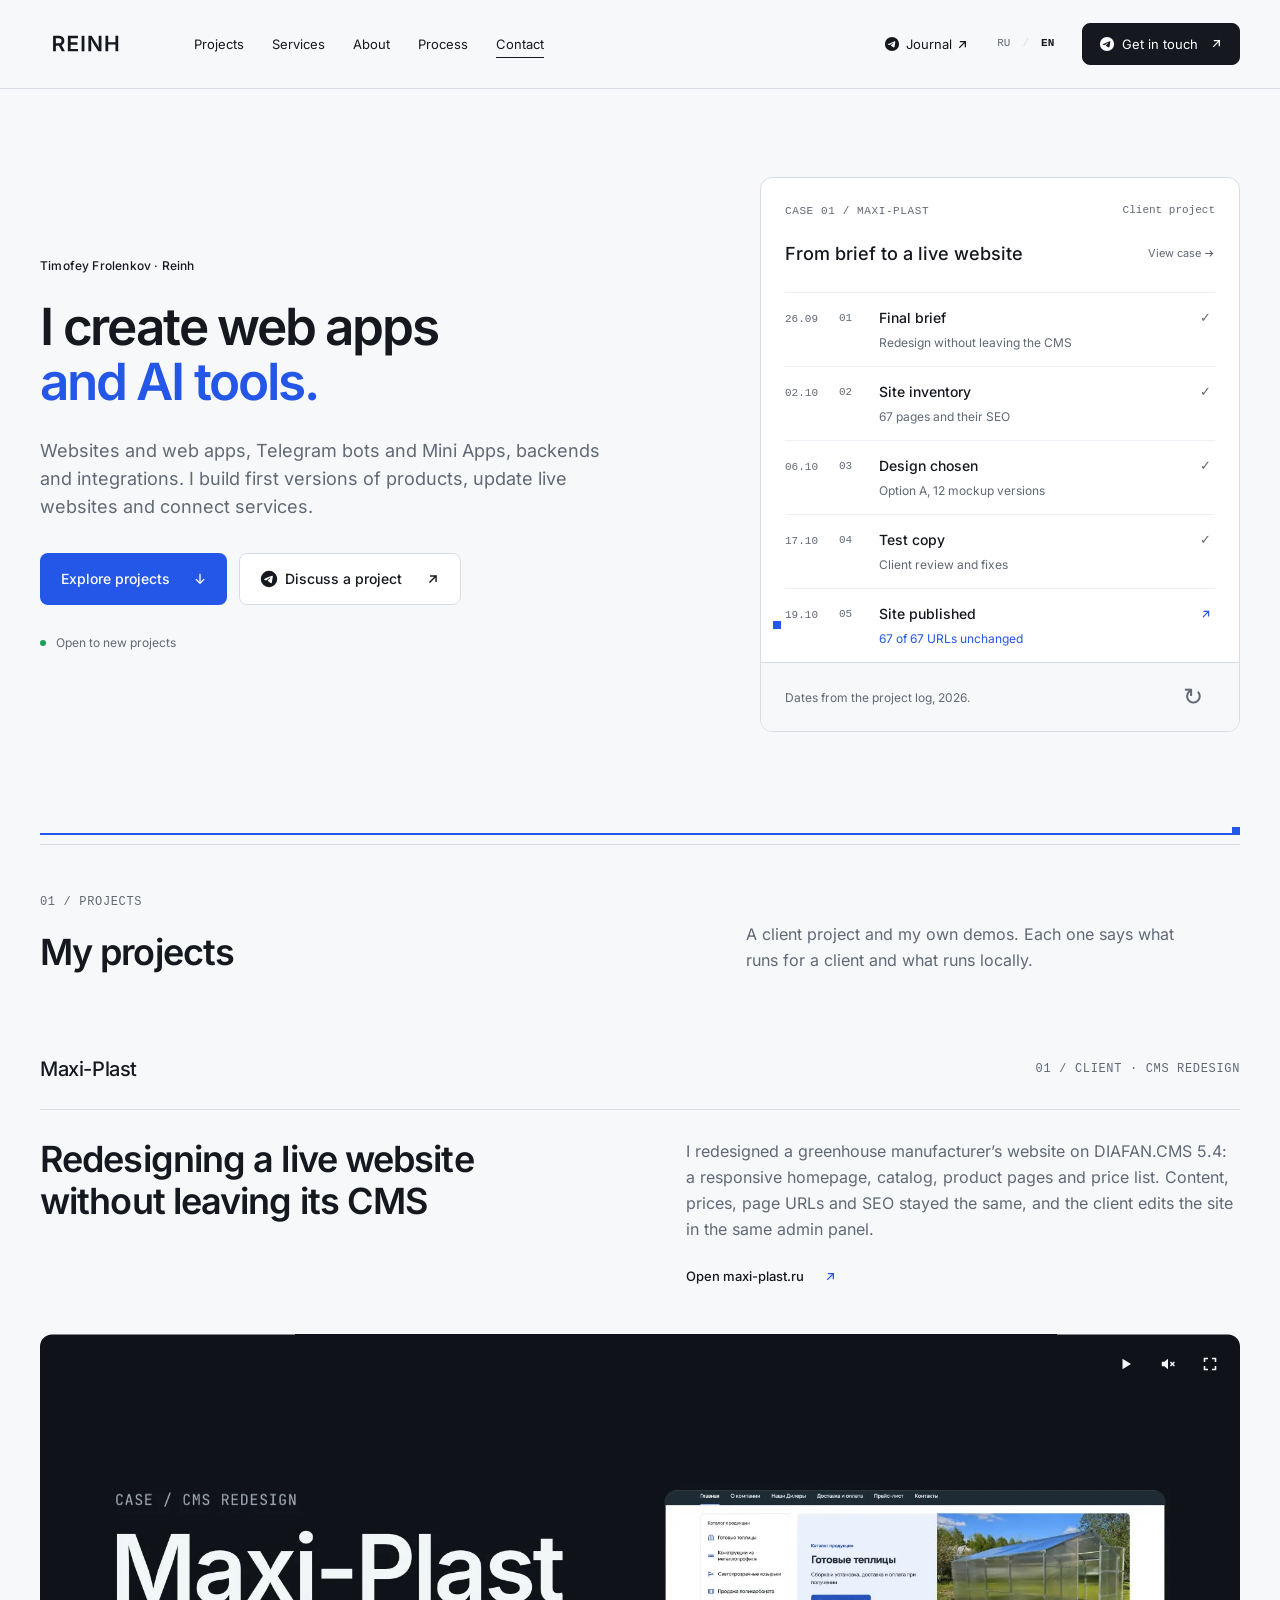
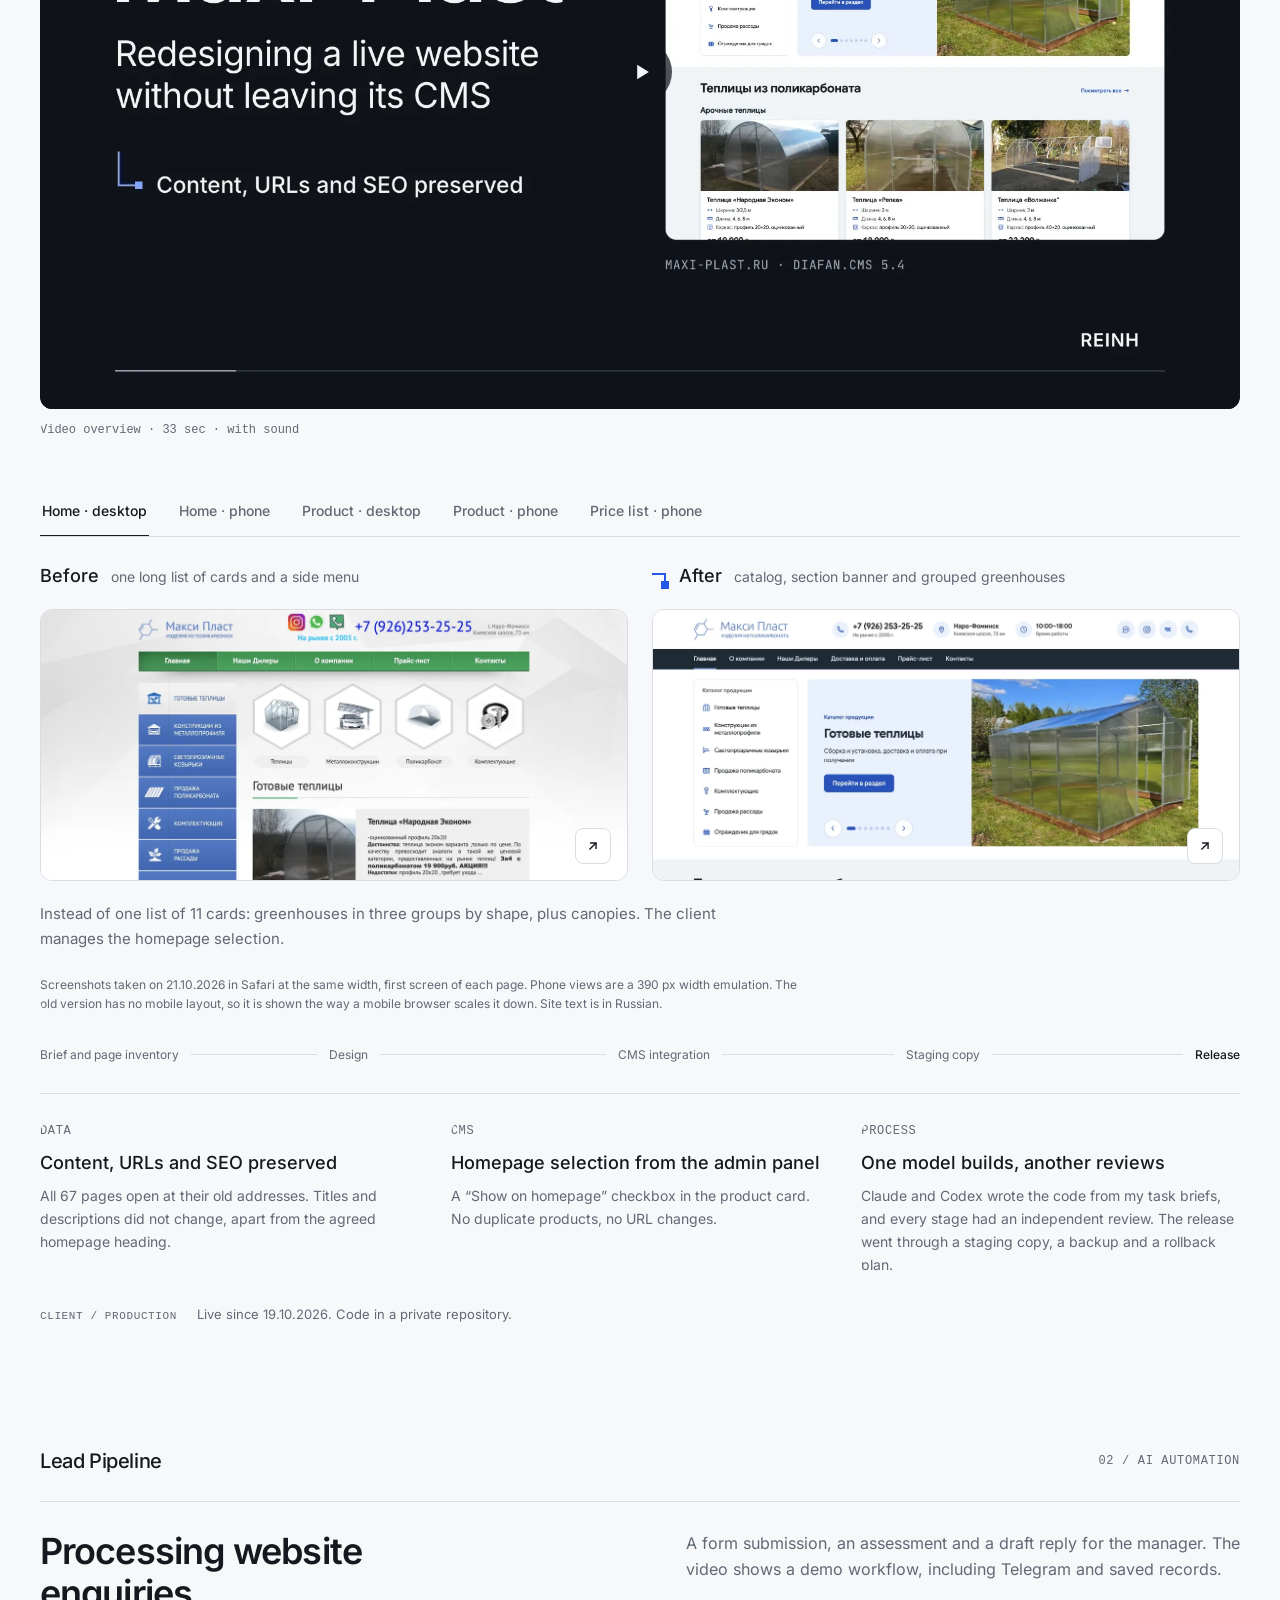
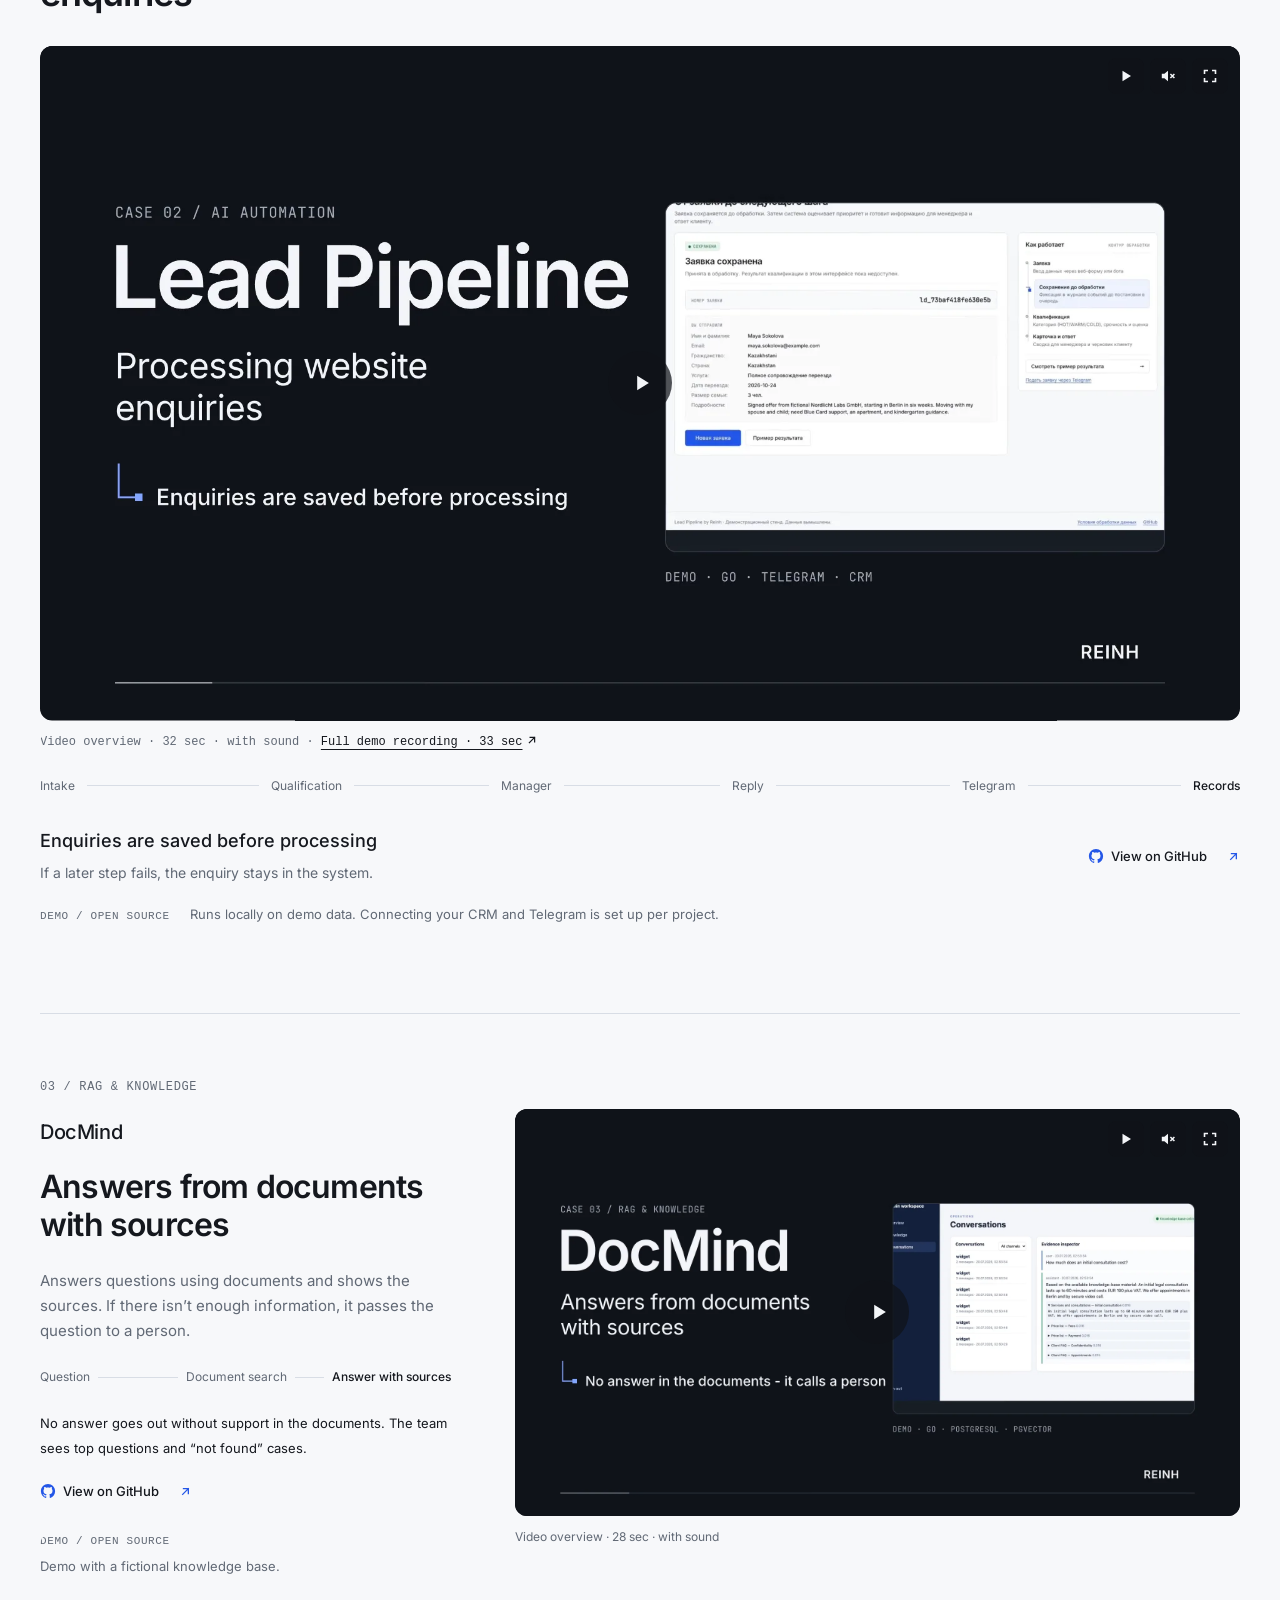
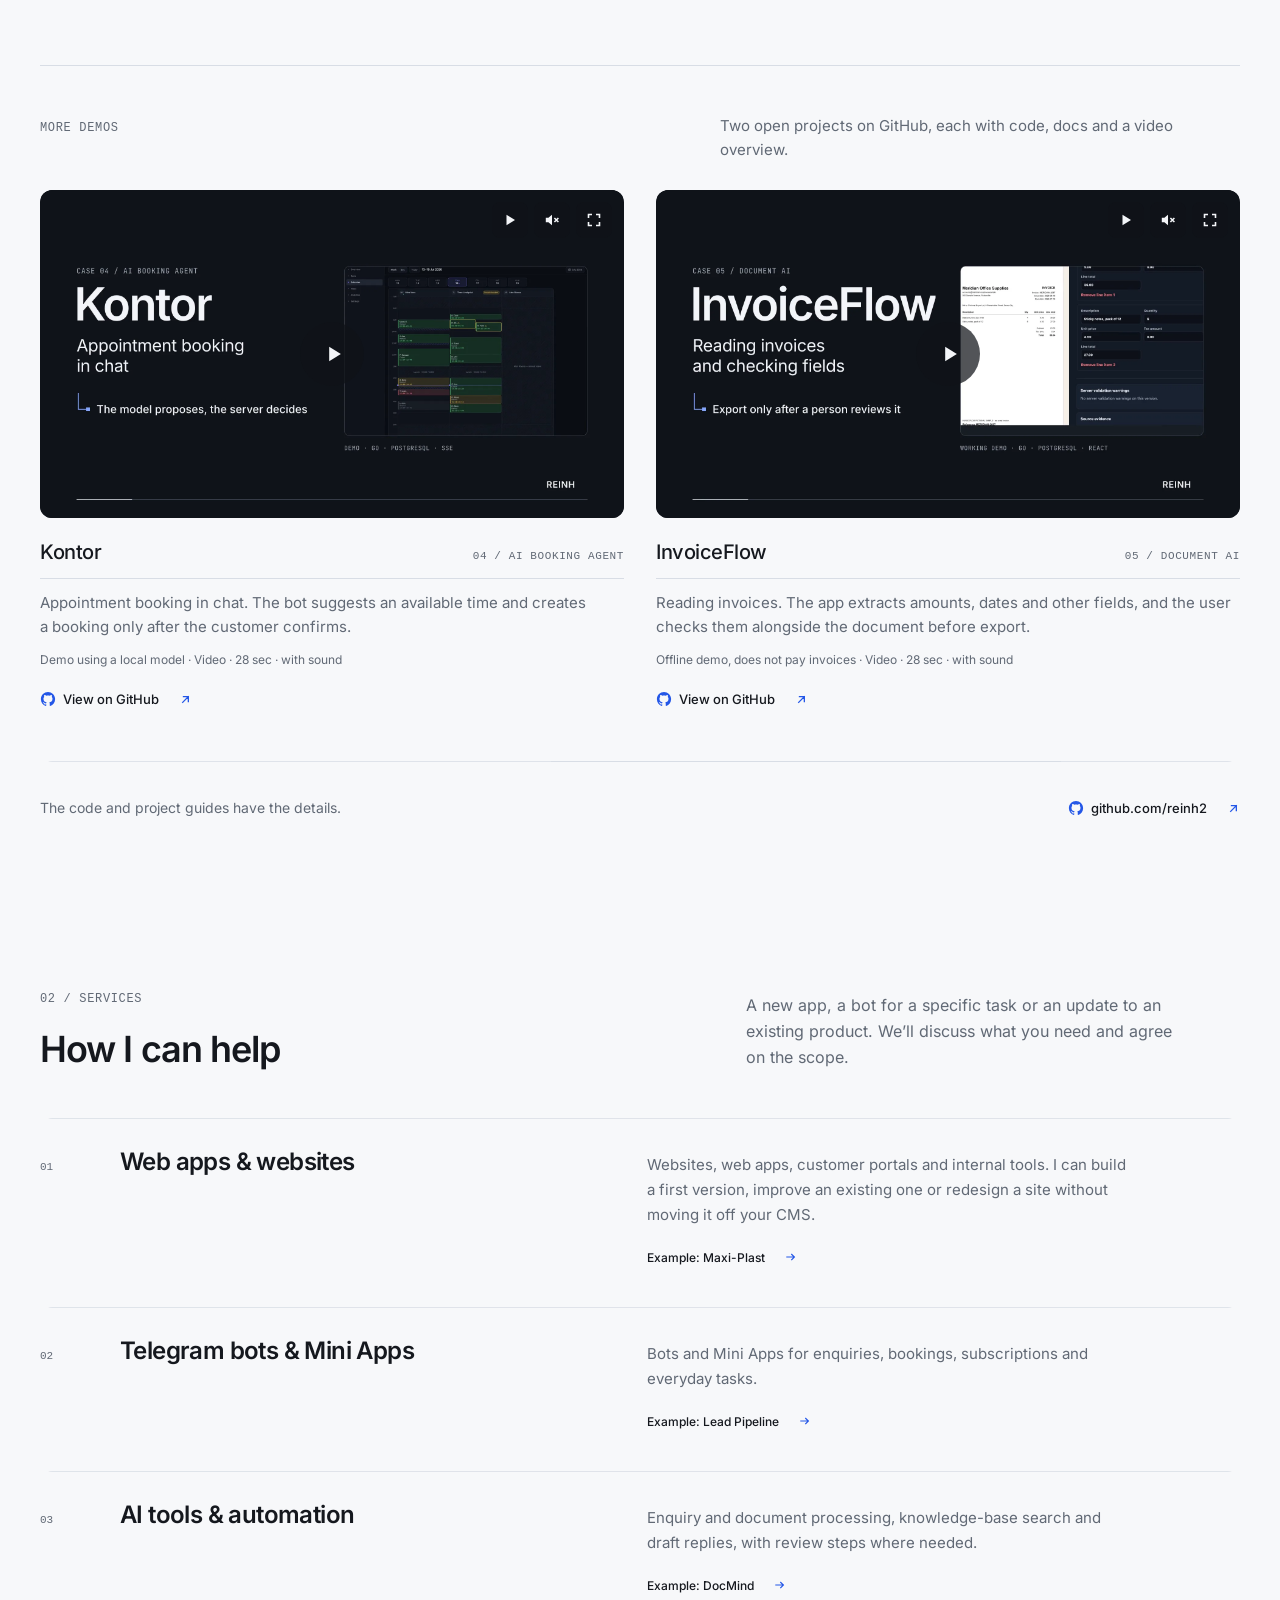
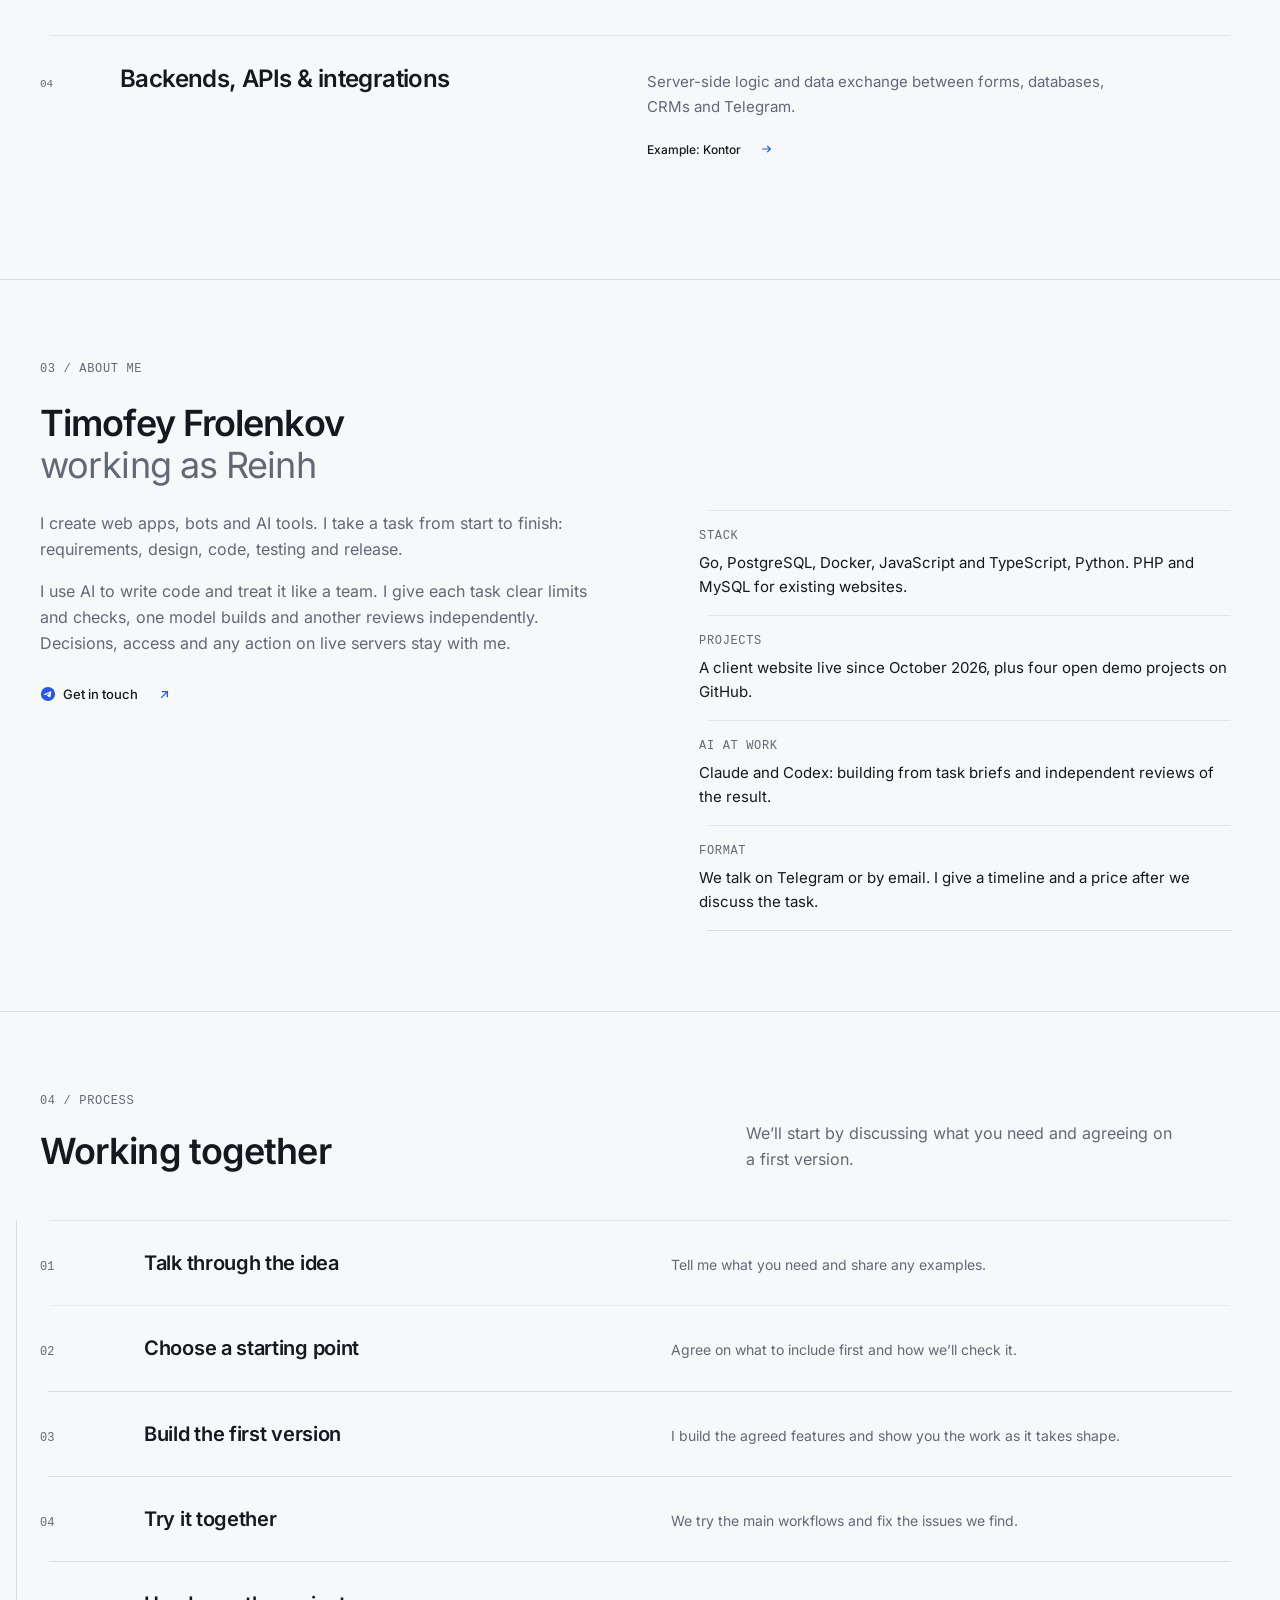
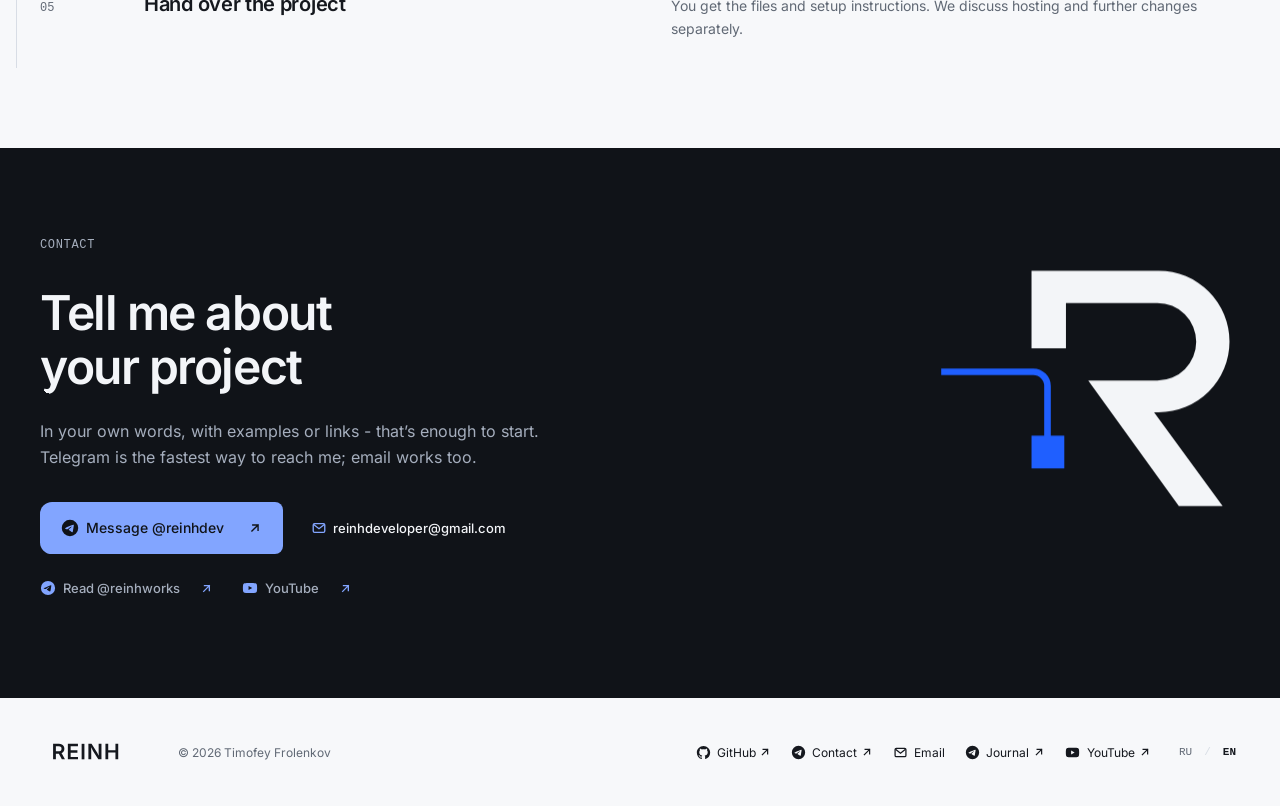
==== commit 3c274889: "End every project video on the REINH wordmark and contacts Lead Pipeline, DocMind, Kontor and Invoic" ====
--- a/en/index.html
+++ b/en/index.html
@@ -83,7 +83,7 @@
     <article id="lead" class="featured-case lead-feature">
       <div class="case-header"><span class="case-name">Lead Pipeline</span><span class="eyebrow">02 / AI AUTOMATION</span></div>
       <div class="case-story"><h3>Processing website<br>enquiries</h3><p>A&nbsp;form submission, an assessment and a&nbsp;draft reply for the manager. The video shows a&nbsp;demo workflow, including Telegram and saved records.</p></div>
-      <div class="lead-media"><div class="player"><video class="motion-video" controls muted loop playsinline preload="none" poster="../assets/motion/lead-en-poster.webp" aria-label="Lead Pipeline: video overview"><source src="../assets/motion/lead-en-720.mp4" type="video/mp4" media="(max-width: 700px)"><source src="../assets/motion/lead-en.mp4" type="video/mp4"></video></div></div><p class="video-label">Video overview · 26&nbsp;sec · with sound · <a href="../assets/lead-pipeline-demo.mp4" target="_blank" rel="noopener">Full demo recording · 33&nbsp;sec<span class="ic ic-out" aria-hidden="true"></span></a></p>
+      <div class="lead-media"><div class="player"><video class="motion-video" controls muted loop playsinline preload="none" poster="../assets/motion/lead-en-poster.webp" aria-label="Lead Pipeline: video overview"><source src="../assets/motion/lead-en-720.mp4" type="video/mp4" media="(max-width: 700px)"><source src="../assets/motion/lead-en.mp4" type="video/mp4"></video></div></div><p class="video-label">Video overview · 32&nbsp;sec · with sound · <a href="../assets/lead-pipeline-demo.mp4" target="_blank" rel="noopener">Full demo recording · 33&nbsp;sec<span class="ic ic-out" aria-hidden="true"></span></a></p>
       <ol class="process-line" aria-label="Process steps"><li>Intake</li><li>Qualification</li><li>Manager</li><li>Reply</li><li>Telegram</li><li>Records</li></ol>
       <div class="lead-proof"><div><h4>Enquiries are saved before processing</h4><p>If a&nbsp;later step fails, the enquiry stays in the system.</p></div><a class="text-link" href="https://github.com/reinh2/Lead-pipeline" target="_blank" rel="noopener noreferrer" ><span class="lbl"><span class="ic ic-gh" aria-hidden="true"></span>View on GitHub</span><span class="ic ic-out" aria-hidden="true"></span></a></div>
       <p class="case-status"><span class="eyebrow">DEMO / OPEN SOURCE</span><span>Runs locally on demo data. Connecting your CRM and Telegram is set up per project.</span></p>
@@ -91,11 +91,11 @@
 
     <article id="docmind" class="featured-case split-case docmind-feature">
       <div class="split-copy"><p class="eyebrow">03 / RAG & KNOWLEDGE</p><p class="case-name">DocMind</p><h3>Answers from documents<br>with sources</h3><p>Answers questions using documents and shows the sources. If there isn’t enough information, it passes the question to a&nbsp;person.</p><ol class="process-line" aria-label="Process steps"><li>Question</li><li>Document search</li><li>Answer with sources</li></ol><p class="control-summary">No answer goes out without support in the documents. The team sees top questions and “not found” cases.</p><a class="text-link" href="https://github.com/reinh2/Docmind" target="_blank" rel="noopener noreferrer" ><span class="lbl"><span class="ic ic-gh" aria-hidden="true"></span>View on GitHub</span><span class="ic ic-out" aria-hidden="true"></span></a><p class="case-status"><span class="eyebrow">DEMO / OPEN SOURCE</span><span>Demo with a&nbsp;fictional knowledge base.</span></p></div>
-      <figure class="case-motion"><div class="player"><video class="motion-video" controls muted loop playsinline preload="none" poster="../assets/motion/docmind-en-poster.webp" aria-label="DocMind: video overview"><source src="../assets/motion/docmind-en-720.mp4" type="video/mp4" media="(max-width: 700px)"><source src="../assets/motion/docmind-en.mp4" type="video/mp4"></video></div><figcaption>Video overview · 21&nbsp;sec · with sound</figcaption></figure>
+      <figure class="case-motion"><div class="player"><video class="motion-video" controls muted loop playsinline preload="none" poster="../assets/motion/docmind-en-poster.webp" aria-label="DocMind: video overview"><source src="../assets/motion/docmind-en-720.mp4" type="video/mp4" media="(max-width: 700px)"><source src="../assets/motion/docmind-en.mp4" type="video/mp4"></video></div><figcaption>Video overview · 28&nbsp;sec · with sound</figcaption></figure>
     </article>
     <section class="more-demos" aria-label="More demo projects">
       <div class="more-demos-head"><p class="eyebrow">MORE DEMOS</p><p>Two open projects on GitHub, each with code, docs and a&nbsp;video overview.</p></div>
-      <div class="more-demos-list"><article id="kontor" class="demo-card"><div class="player"><video class="motion-video" controls muted loop playsinline preload="none" poster="../assets/motion/kontor-en-poster.webp" aria-label="Kontor: video overview"><source src="../assets/motion/kontor-en-720.mp4" type="video/mp4" media="(max-width: 700px)"><source src="../assets/motion/kontor-en.mp4" type="video/mp4"></video></div><div class="demo-card-head"><h3>Kontor</h3><span class="eyebrow">04 / AI BOOKING AGENT</span></div><p>Appointment booking in chat. The bot suggests an available time and creates a&nbsp;booking only after the customer confirms.</p><p class="demo-card-meta">Demo using a&nbsp;local model · Video · 21&nbsp;sec · with sound</p><a class="text-link" href="https://github.com/reinh2/Kontor" target="_blank" rel="noopener noreferrer"><span class="lbl"><span class="ic ic-gh" aria-hidden="true"></span>View on GitHub</span><span class="ic ic-out" aria-hidden="true"></span></a></article><article id="invoice" class="demo-card"><div class="player"><video class="motion-video" controls muted loop playsinline preload="none" poster="../assets/motion/invoice-en-poster.webp" aria-label="InvoiceFlow: video overview"><source src="../assets/motion/invoice-en-720.mp4" type="video/mp4" media="(max-width: 700px)"><source src="../assets/motion/invoice-en.mp4" type="video/mp4"></video></div><div class="demo-card-head"><h3>InvoiceFlow</h3><span class="eyebrow">05 / DOCUMENT AI</span></div><p>Reading invoices. The app extracts amounts, dates and other fields, and the user checks them alongside the document before export.</p><p class="demo-card-meta">Offline demo, does not pay invoices · Video · 21&nbsp;sec · with sound</p><a class="text-link" href="https://github.com/reinh2/Invoiceflow" target="_blank" rel="noopener noreferrer"><span class="lbl"><span class="ic ic-gh" aria-hidden="true"></span>View on GitHub</span><span class="ic ic-out" aria-hidden="true"></span></a></article></div>
+      <div class="more-demos-list"><article id="kontor" class="demo-card"><div class="player"><video class="motion-video" controls muted loop playsinline preload="none" poster="../assets/motion/kontor-en-poster.webp" aria-label="Kontor: video overview"><source src="../assets/motion/kontor-en-720.mp4" type="video/mp4" media="(max-width: 700px)"><source src="../assets/motion/kontor-en.mp4" type="video/mp4"></video></div><div class="demo-card-head"><h3>Kontor</h3><span class="eyebrow">04 / AI BOOKING AGENT</span></div><p>Appointment booking in chat. The bot suggests an available time and creates a&nbsp;booking only after the customer confirms.</p><p class="demo-card-meta">Demo using a&nbsp;local model · Video · 28&nbsp;sec · with sound</p><a class="text-link" href="https://github.com/reinh2/Kontor" target="_blank" rel="noopener noreferrer"><span class="lbl"><span class="ic ic-gh" aria-hidden="true"></span>View on GitHub</span><span class="ic ic-out" aria-hidden="true"></span></a></article><article id="invoice" class="demo-card"><div class="player"><video class="motion-video" controls muted loop playsinline preload="none" poster="../assets/motion/invoice-en-poster.webp" aria-label="InvoiceFlow: video overview"><source src="../assets/motion/invoice-en-720.mp4" type="video/mp4" media="(max-width: 700px)"><source src="../assets/motion/invoice-en.mp4" type="video/mp4"></video></div><div class="demo-card-head"><h3>InvoiceFlow</h3><span class="eyebrow">05 / DOCUMENT AI</span></div><p>Reading invoices. The app extracts amounts, dates and other fields, and the user checks them alongside the document before export.</p><p class="demo-card-meta">Offline demo, does not pay invoices · Video · 28&nbsp;sec · with sound</p><a class="text-link" href="https://github.com/reinh2/Invoiceflow" target="_blank" rel="noopener noreferrer"><span class="lbl"><span class="ic ic-gh" aria-hidden="true"></span>View on GitHub</span><span class="ic ic-out" aria-hidden="true"></span></a></article></div>
     </section>
     <div class="proof-strip"><p>The code and project guides have the details.</p><a class="text-link" href="https://github.com/reinh2" target="_blank" rel="noopener noreferrer" ><span class="lbl"><span class="ic ic-gh" aria-hidden="true"></span>github.com/reinh2</span><span class="ic ic-out" aria-hidden="true"></span></a></div>
   </section>
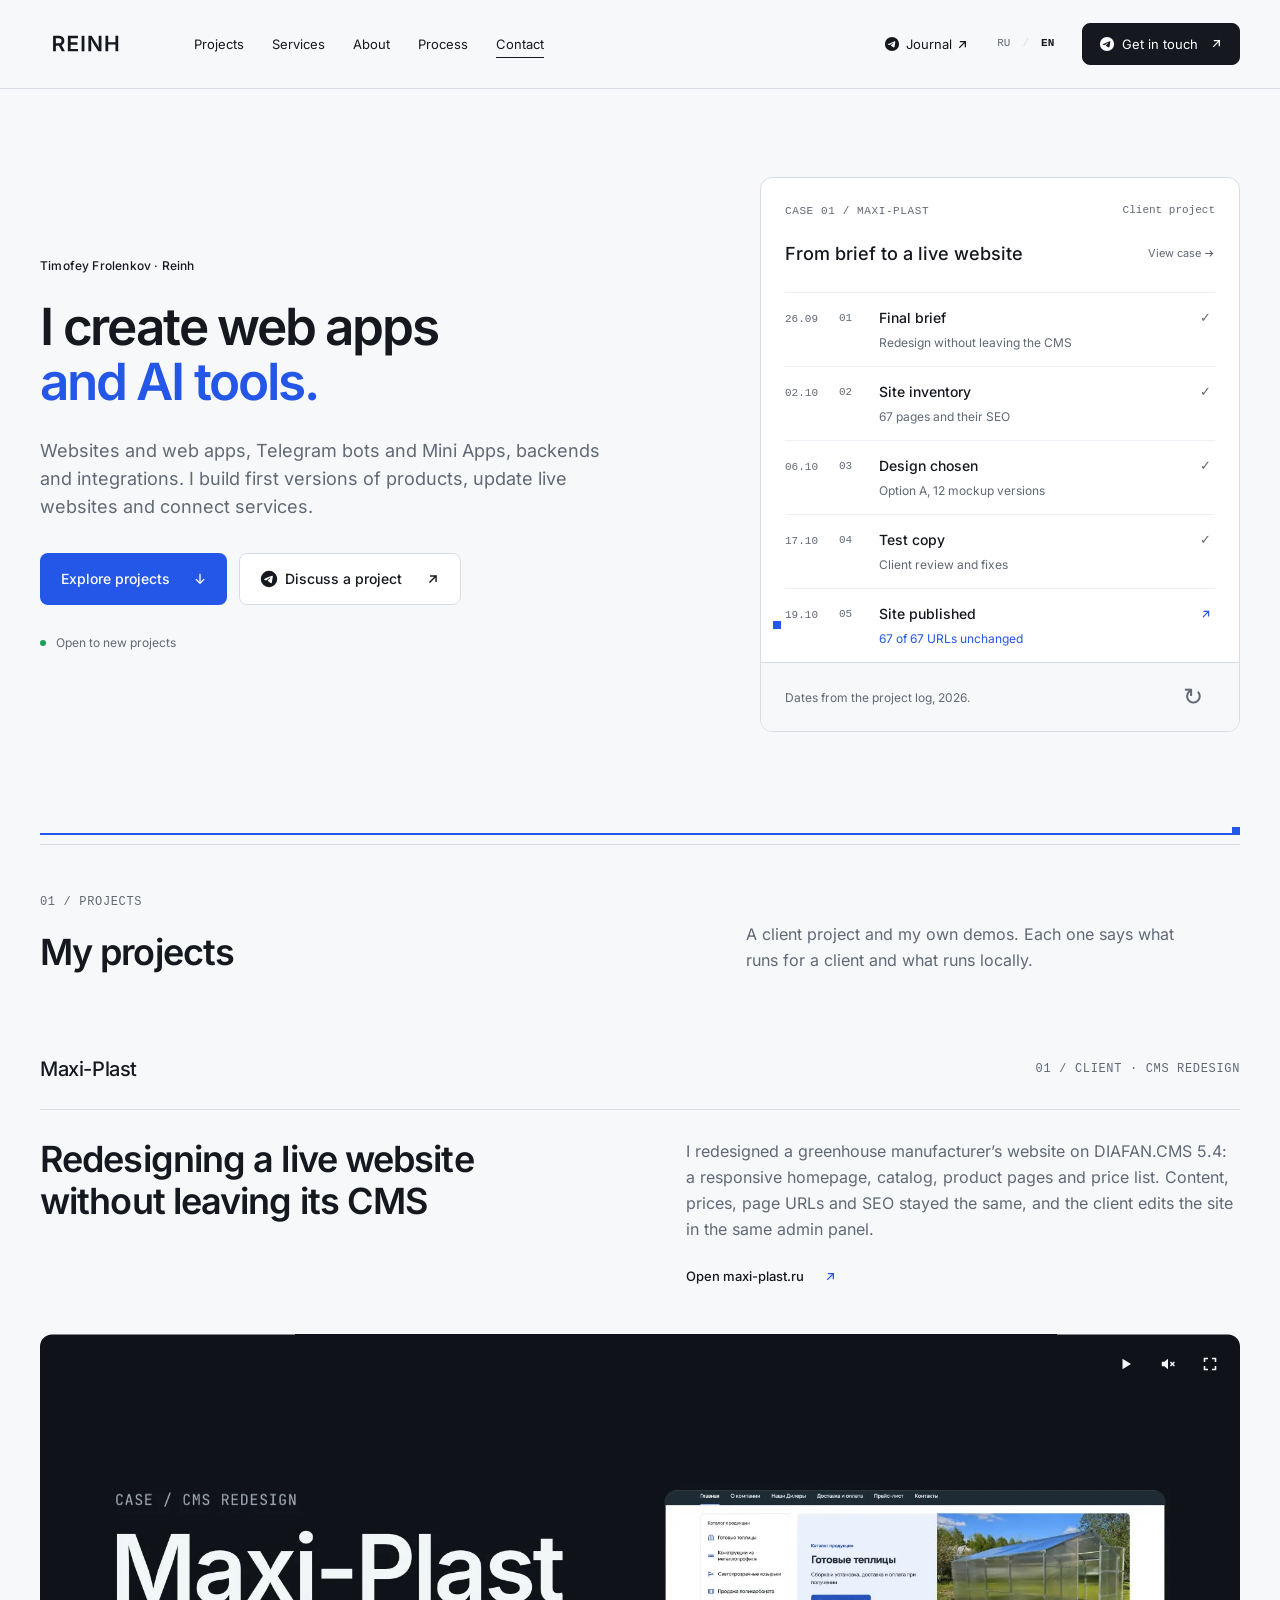
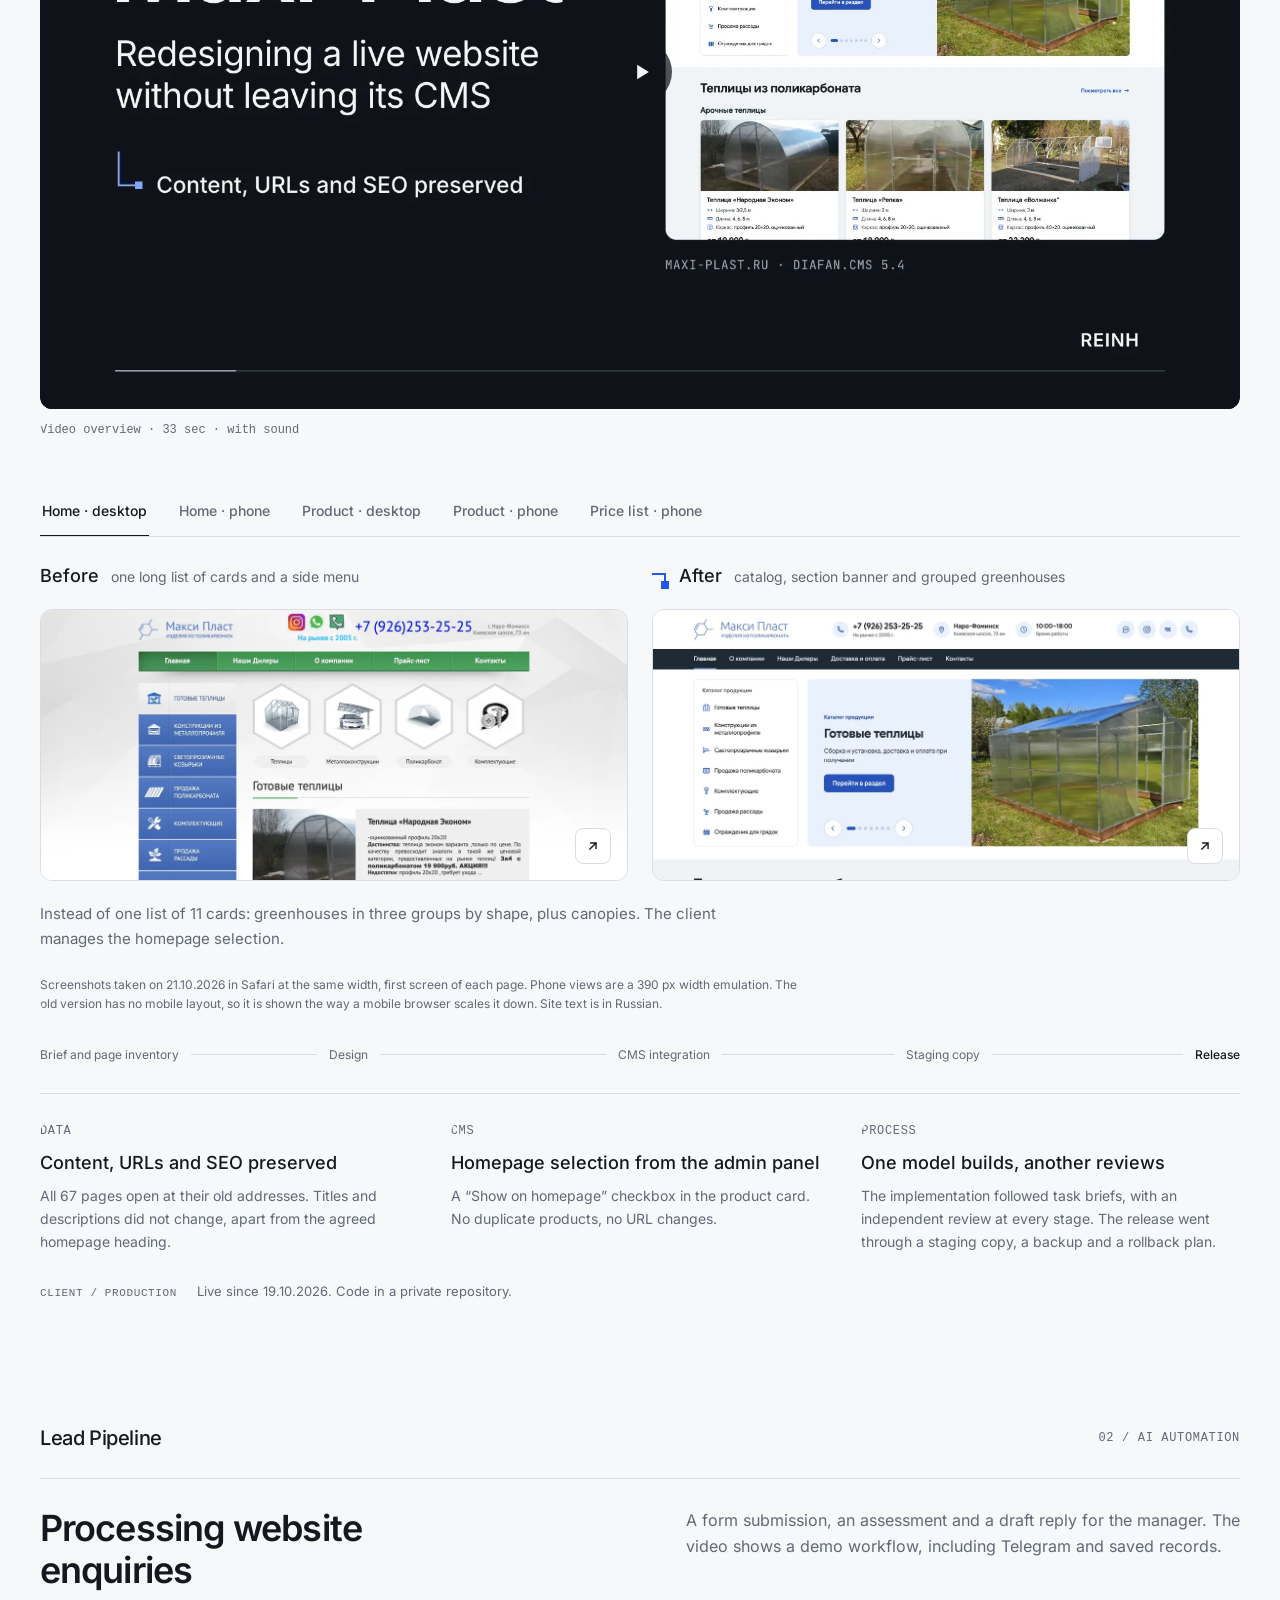
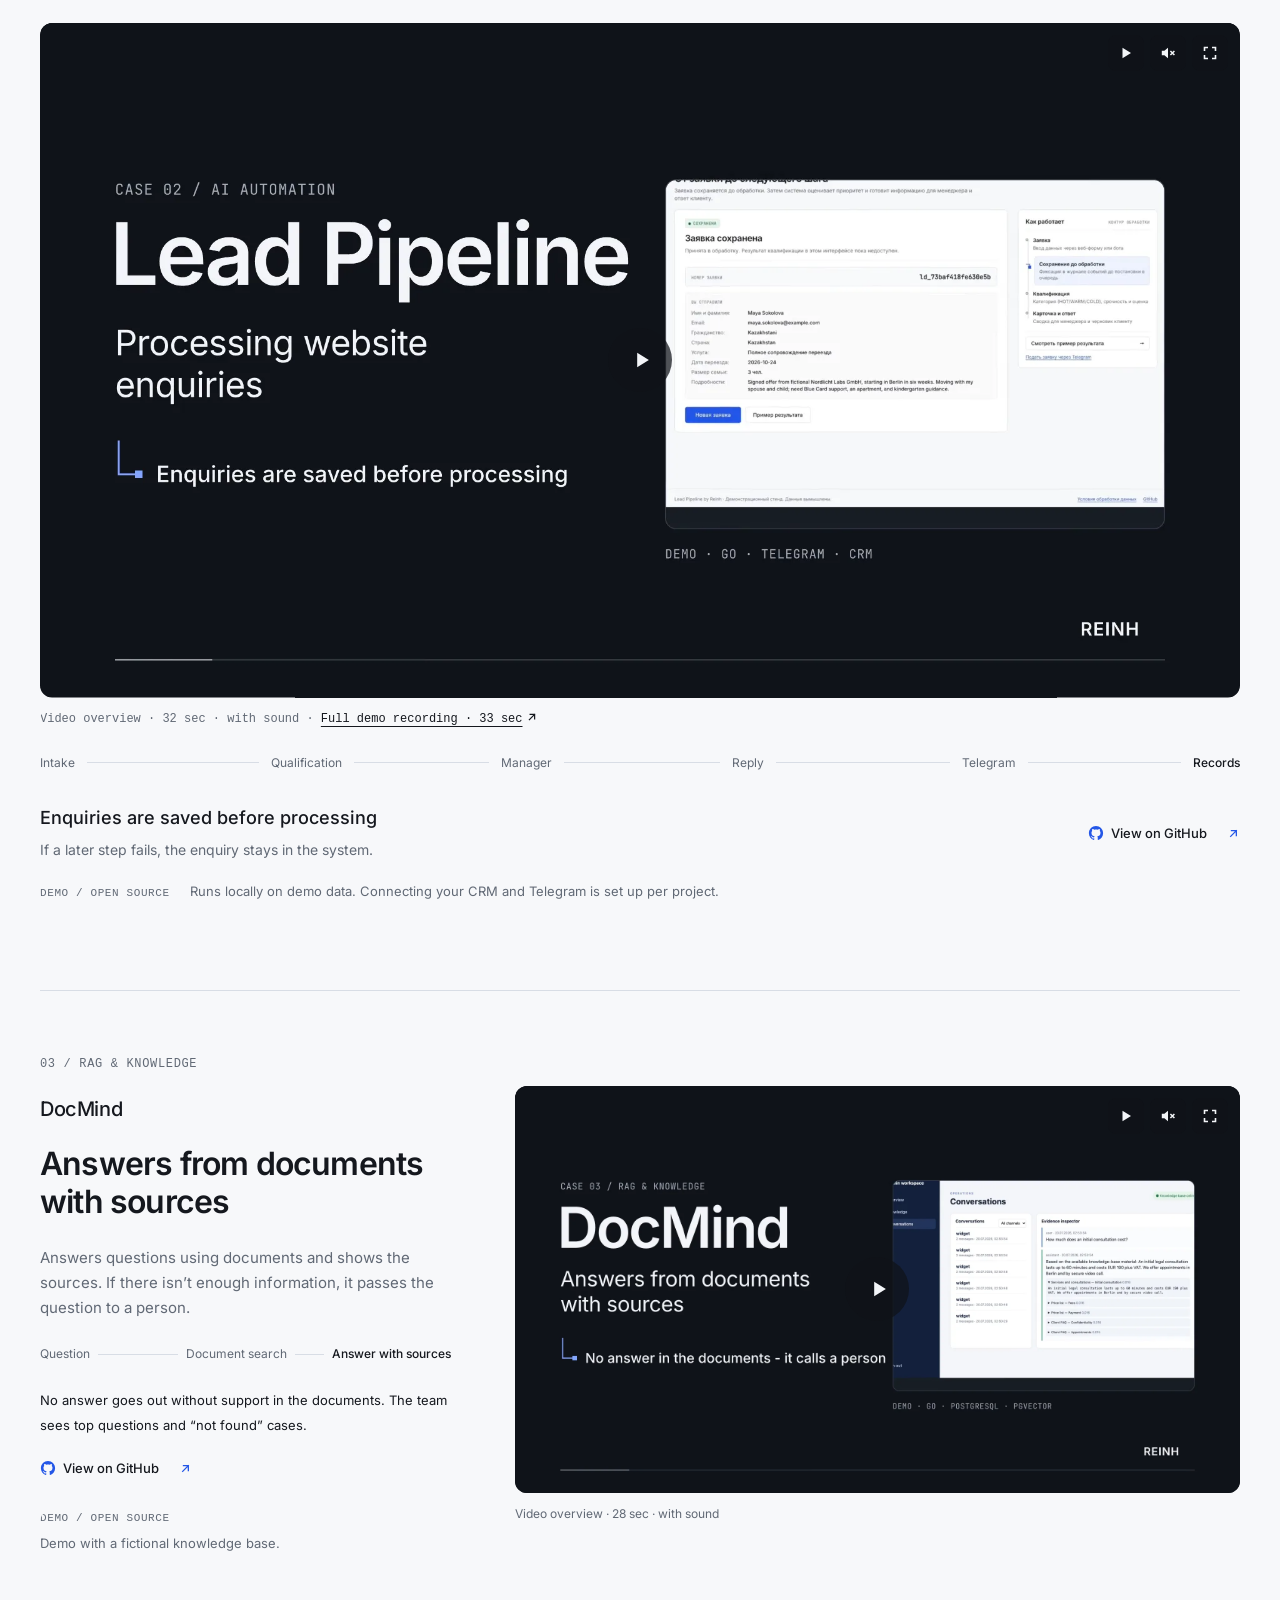
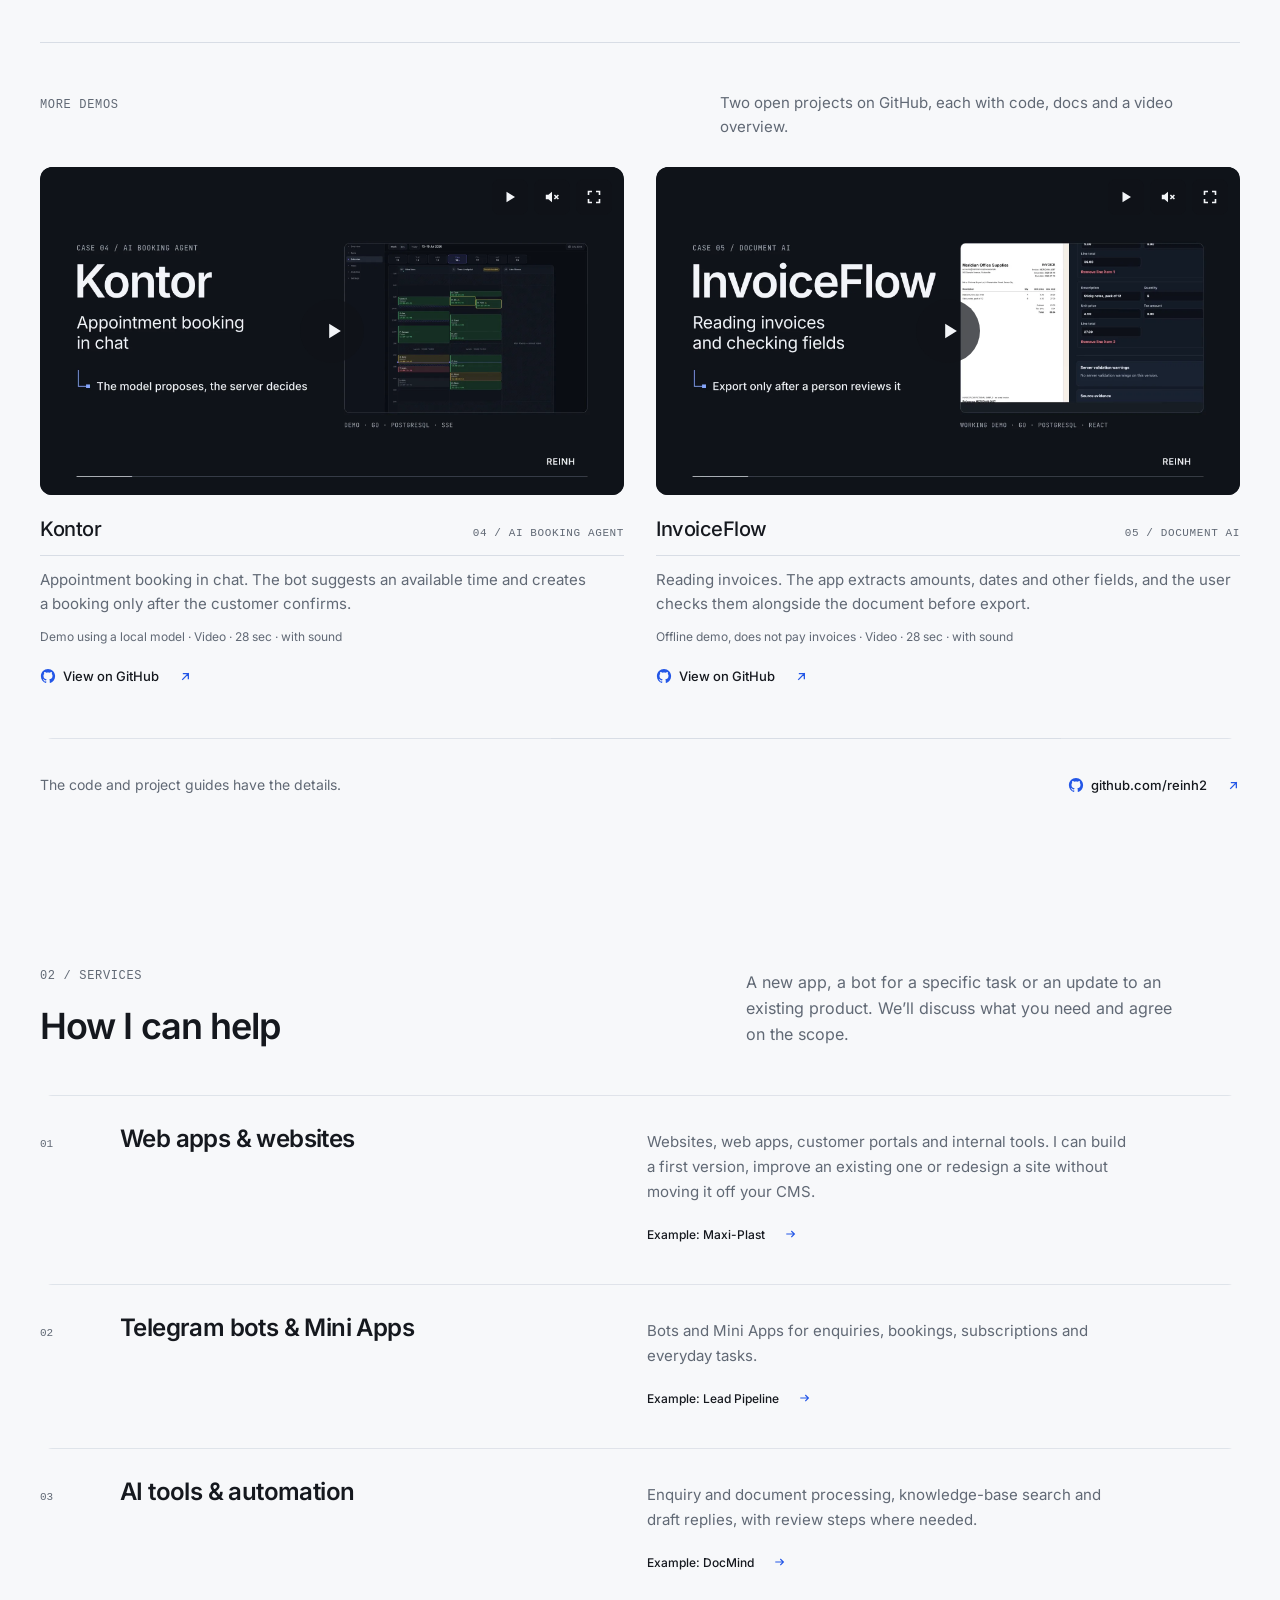
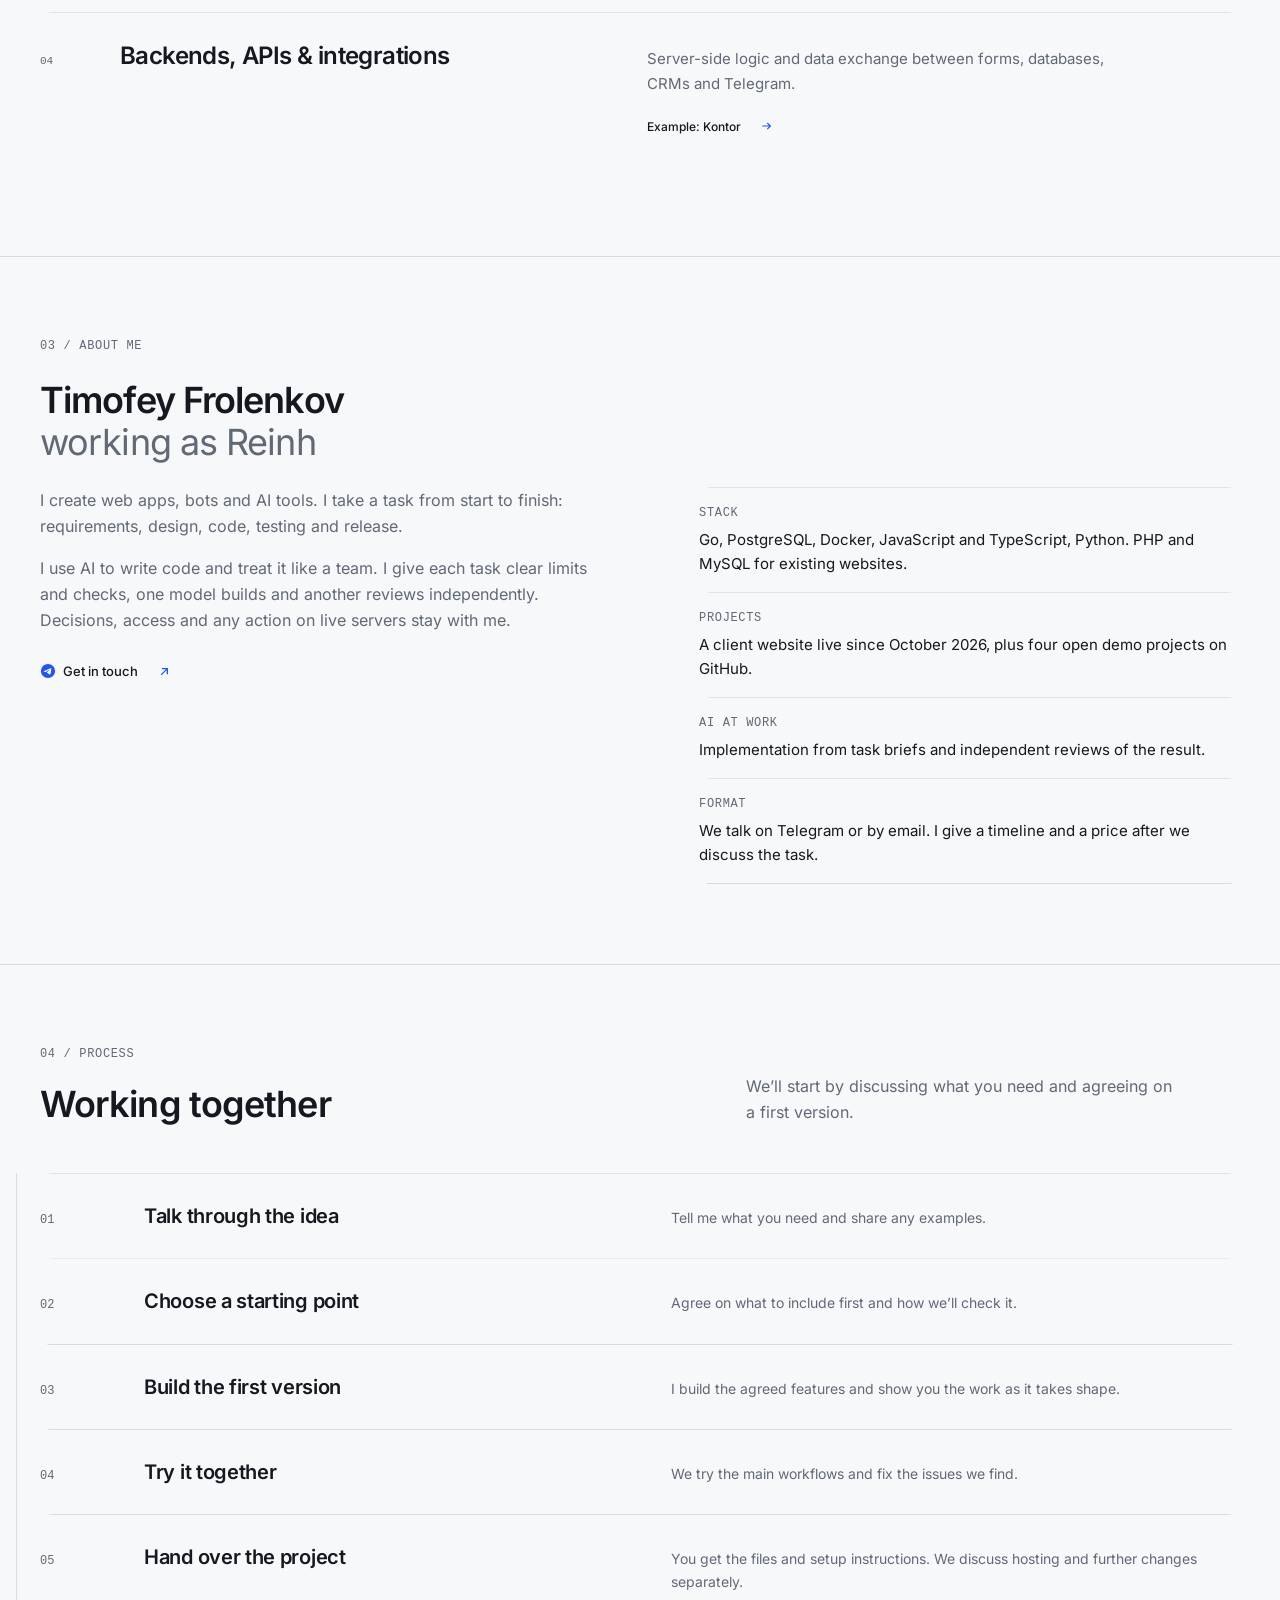
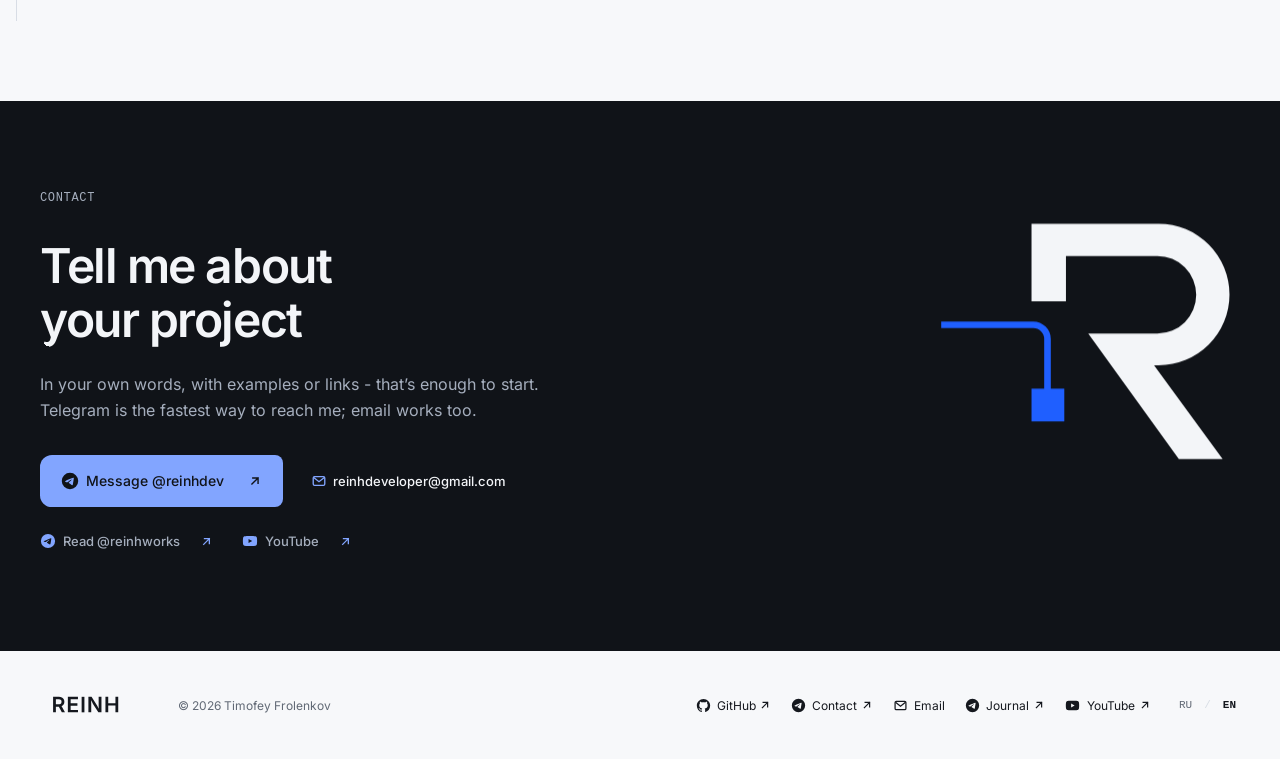
==== commit a8509765: "Remove tool vendor names from retained English portfolio" ====
--- a/en/index.html
+++ b/en/index.html
@@ -75,7 +75,7 @@
       <div class="client-points">
         <div><p class="eyebrow">DATA</p><h4>Content, URLs and SEO preserved</h4><p>All 67&nbsp;pages open at their old addresses. Titles and descriptions did not change, apart from the agreed homepage heading.</p></div>
         <div><p class="eyebrow">CMS</p><h4>Homepage selection from the admin panel</h4><p>A&nbsp;“Show on homepage” checkbox in the product card. No duplicate products, no URL changes.</p></div>
-        <div><p class="eyebrow">PROCESS</p><h4>One model builds, another reviews</h4><p>Claude and Codex wrote the code from my task briefs, and every stage had an independent review. The release went through a&nbsp;staging copy, a&nbsp;backup and a&nbsp;rollback plan.</p></div>
+        <div><p class="eyebrow">PROCESS</p><h4>One model builds, another reviews</h4><p>The implementation followed task briefs, with an independent review at every stage. The release went through a&nbsp;staging copy, a&nbsp;backup and a&nbsp;rollback plan.</p></div>
       </div>
       <p class="case-status"><span class="eyebrow">CLIENT / PRODUCTION</span><span>Live since 19.10.2026. Code in a&nbsp;private repository.</span></p>
     </article>
@@ -113,7 +113,7 @@
   <section id="about" class="section about-section"><div class="wrap about-grid">
 
     <div class="about-copy"><p class="eyebrow">03 / ABOUT ME</p><h2>Timofey Frolenkov<br><span class="muted">working as Reinh</span></h2><div class="about-columns"><div class="about-text"><p>I&nbsp;create web apps, bots and AI tools. I&nbsp;take a&nbsp;task from start to finish: requirements, design, code, testing and release.</p><p>I&nbsp;use AI to write code and treat it like a&nbsp;team. I&nbsp;give each task clear limits and checks, one model builds and another reviews independently. Decisions, access and any action on live servers stay with me.</p><a class="text-link" href="https://t.me/reinhdev" target="_blank" rel="noopener noreferrer" ><span class="lbl"><span class="ic ic-tg" aria-hidden="true"></span>Get in touch</span><span class="ic ic-out" aria-hidden="true"></span></a></div>
-      <dl class="about-facts"><div><dt class="eyebrow">STACK</dt><dd>Go, PostgreSQL, Docker, JavaScript and TypeScript, Python. PHP and MySQL for existing websites.</dd></div><div><dt class="eyebrow">PROJECTS</dt><dd>A&nbsp;client website live since October 2026, plus four open demo projects on GitHub.</dd></div><div><dt class="eyebrow">AI AT WORK</dt><dd>Claude and Codex: building from task briefs and independent reviews of the result.</dd></div><div><dt class="eyebrow">FORMAT</dt><dd>We talk on Telegram or by email. I&nbsp;give a&nbsp;timeline and a&nbsp;price after we discuss the task.</dd></div></dl></div></div>
+      <dl class="about-facts"><div><dt class="eyebrow">STACK</dt><dd>Go, PostgreSQL, Docker, JavaScript and TypeScript, Python. PHP and MySQL for existing websites.</dd></div><div><dt class="eyebrow">PROJECTS</dt><dd>A&nbsp;client website live since October 2026, plus four open demo projects on GitHub.</dd></div><div><dt class="eyebrow">AI AT WORK</dt><dd>Implementation from task briefs and independent reviews of the result.</dd></div><div><dt class="eyebrow">FORMAT</dt><dd>We talk on Telegram or by email. I&nbsp;give a&nbsp;timeline and a&nbsp;price after we discuss the task.</dd></div></dl></div></div>
   </div></section>
 
   <section id="process" class="section wrap"><div class="section-heading"><div><p class="eyebrow">04 / PROCESS</p><h2>Working together</h2></div><p>We’ll start by discussing what you need and agreeing on a&nbsp;first version.</p></div><ol class="process-list"><li><span class="mono">01</span><h3>Talk through the idea</h3><p>Tell me what you need and share any examples.</p></li><li><span class="mono">02</span><h3>Choose a&nbsp;starting point</h3><p>Agree on what to include first and how we’ll check it.</p></li><li><span class="mono">03</span><h3>Build the first version</h3><p>I&nbsp;build the agreed features and show you the work as it takes shape.</p></li><li><span class="mono">04</span><h3>Try it together</h3><p>We try the main workflows and fix the issues we find.</p></li><li><span class="mono">05</span><h3>Hand over the project</h3><p>You get the files and setup instructions. We discuss hosting and further changes separately.</p></li></ol></section>
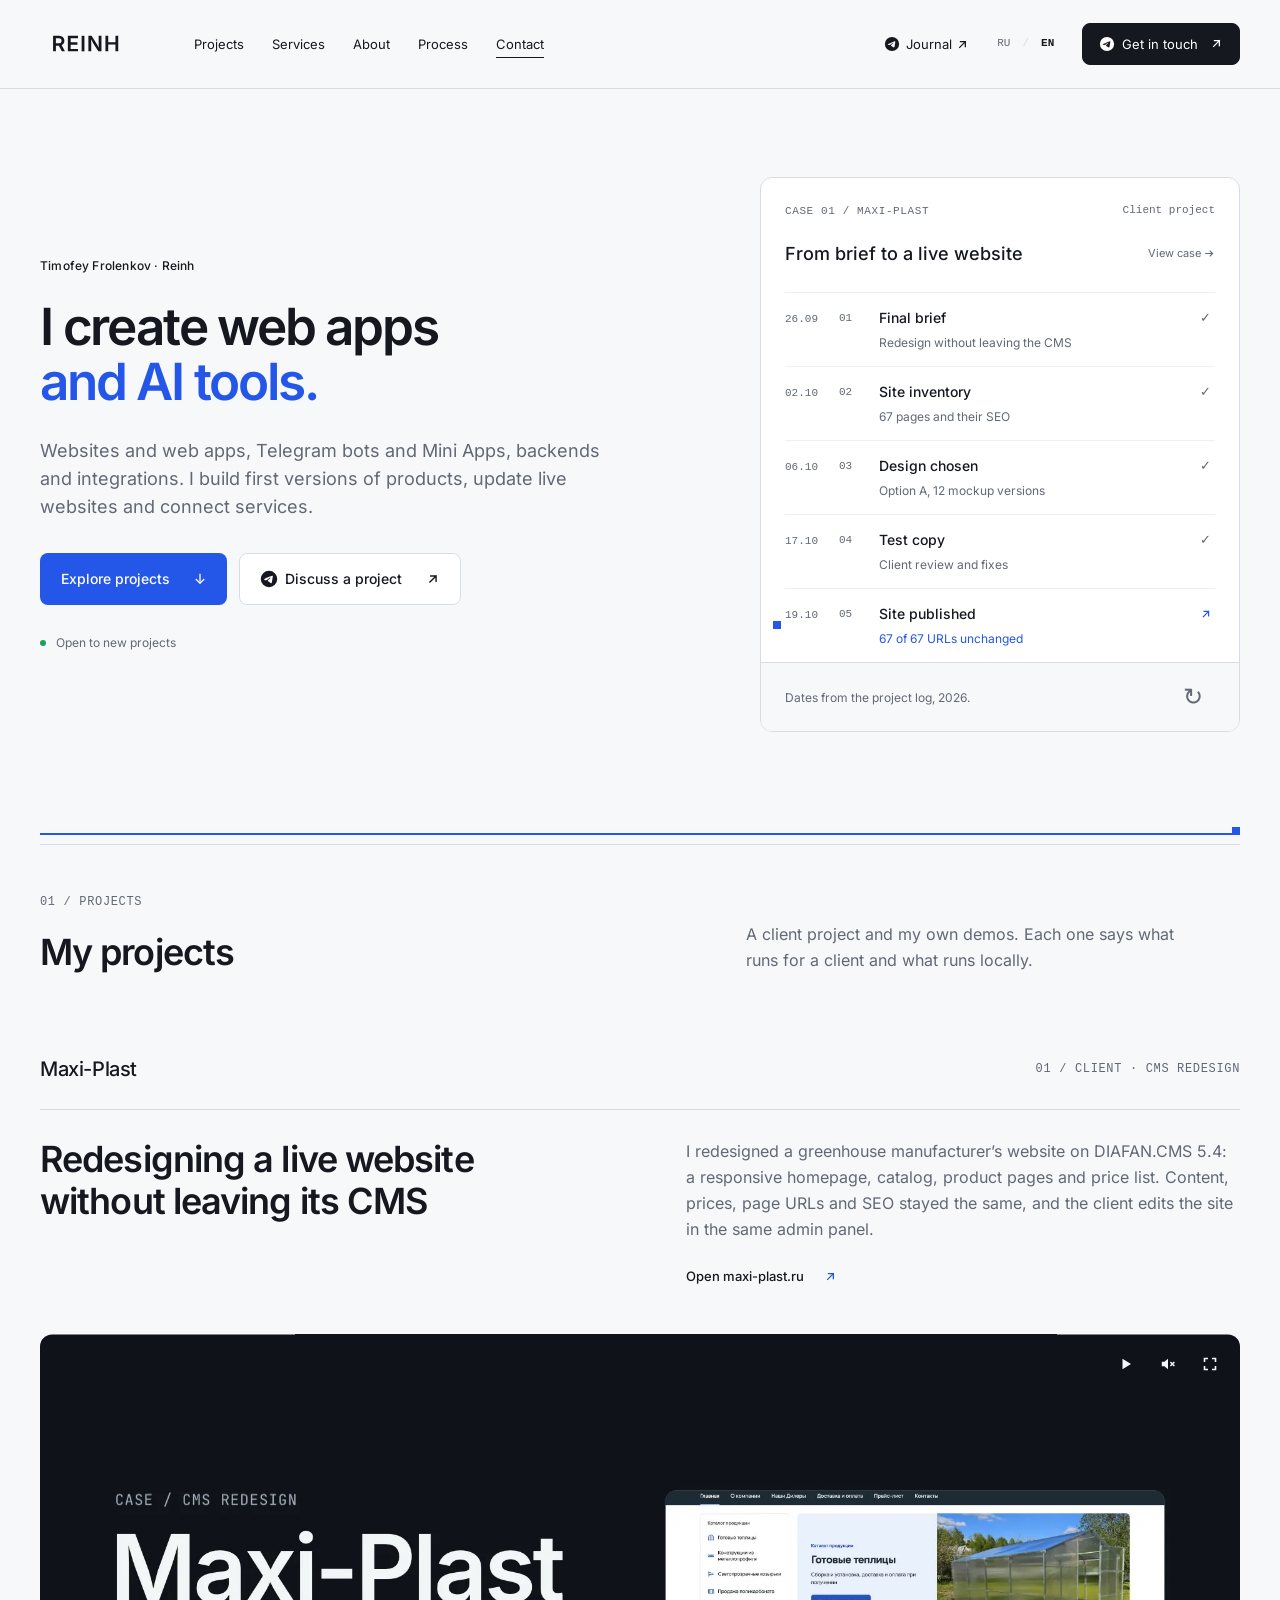
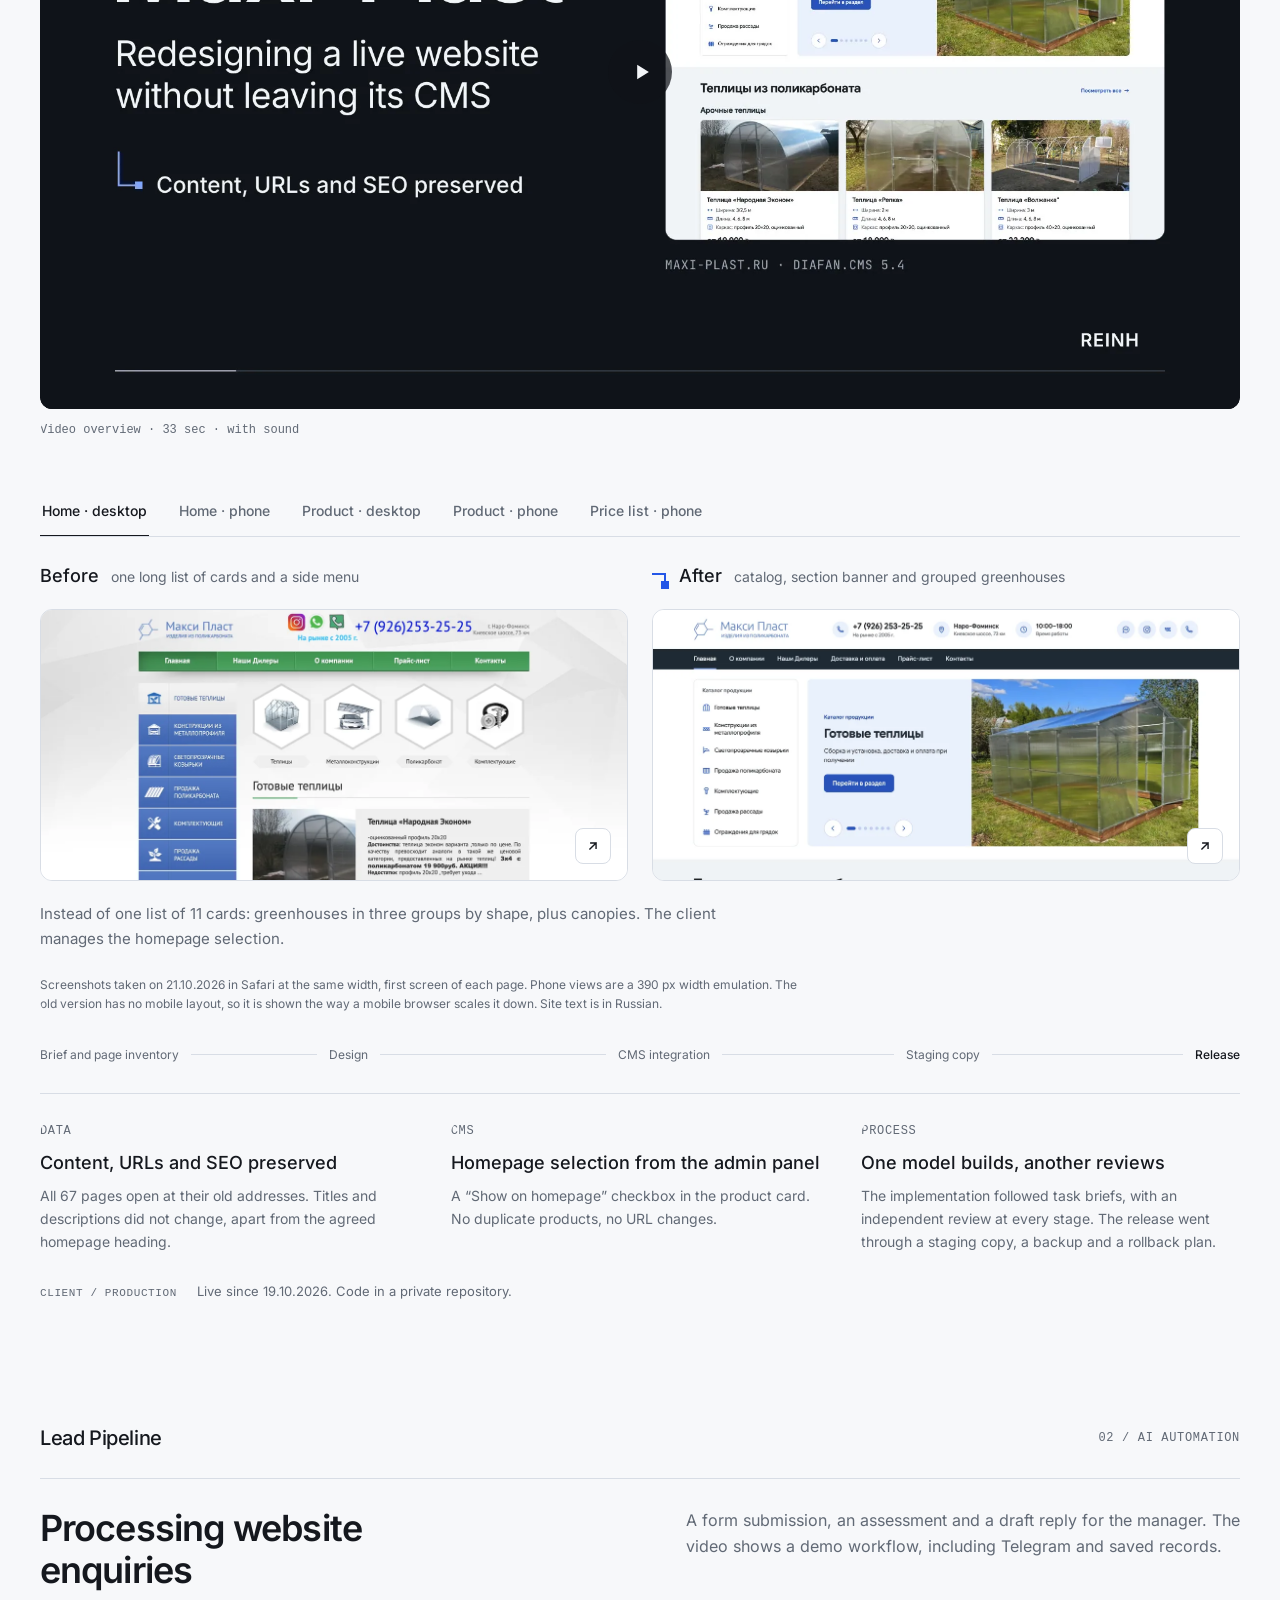
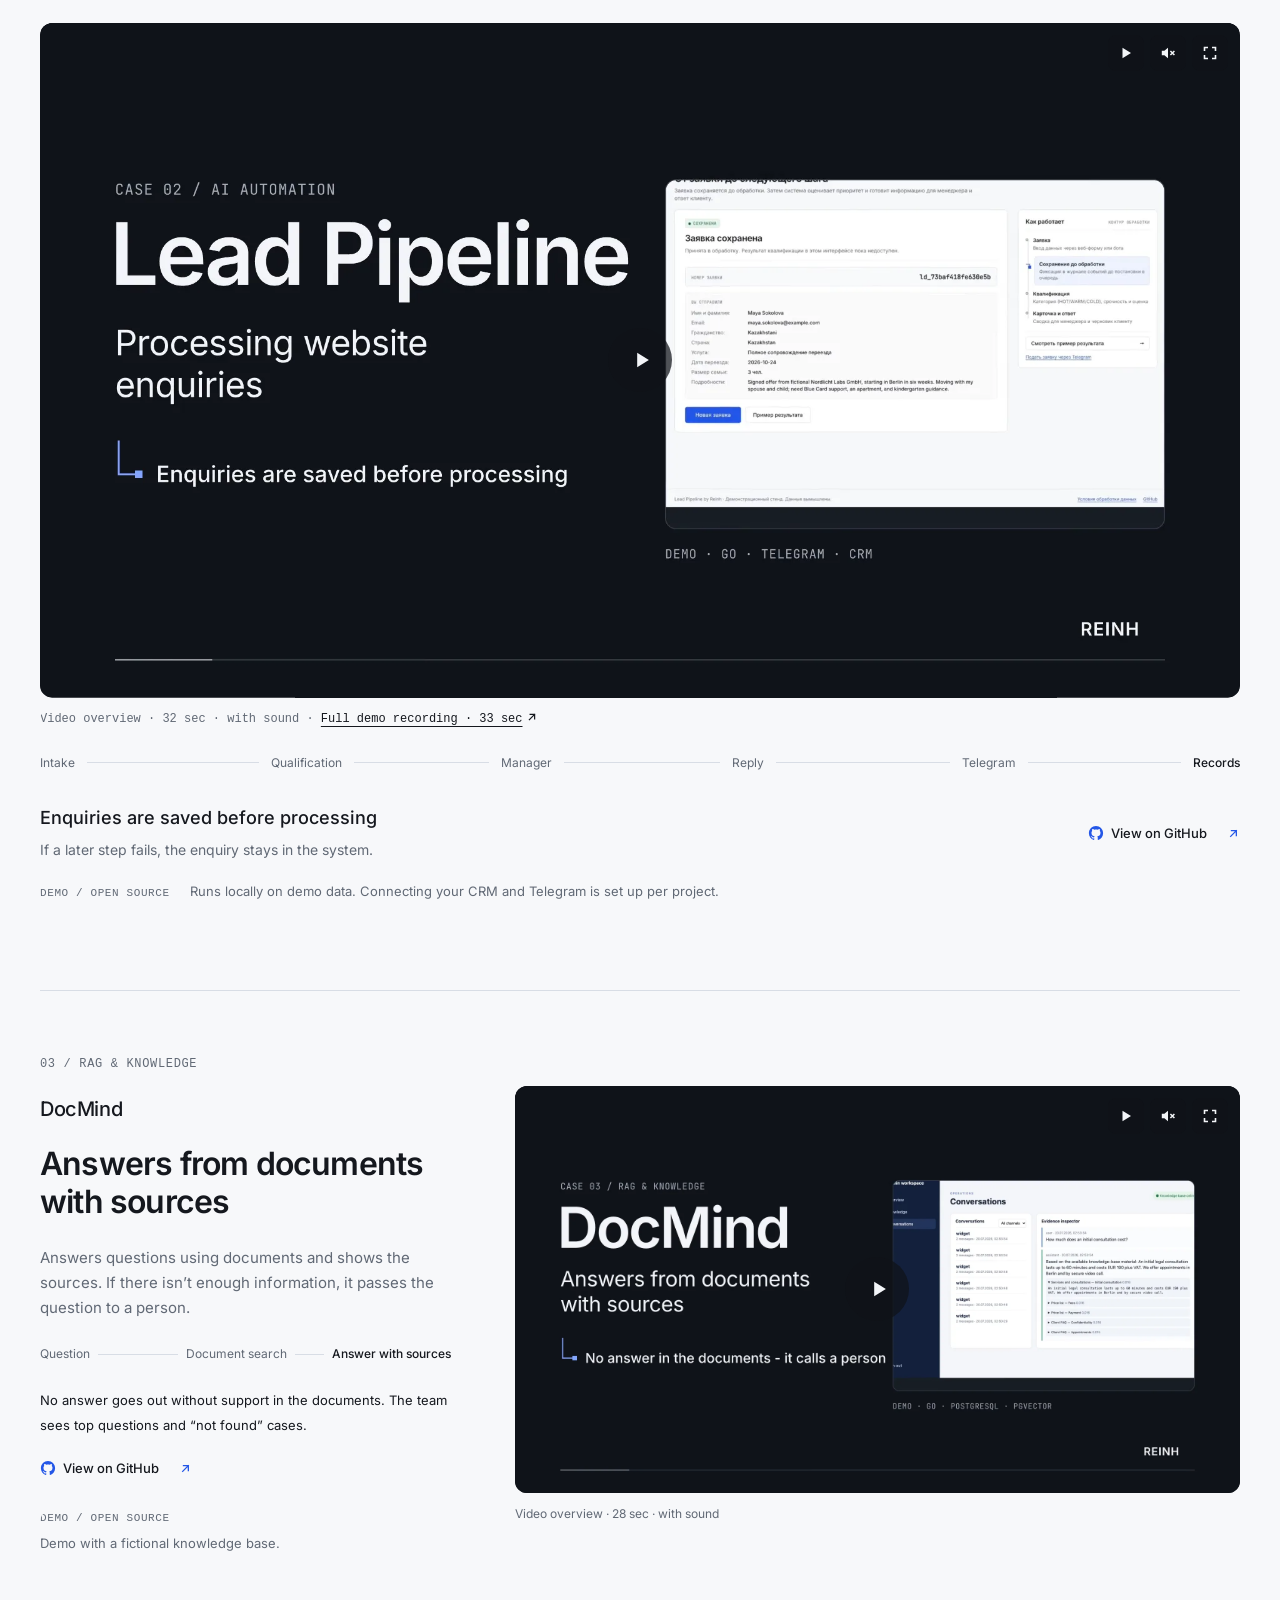
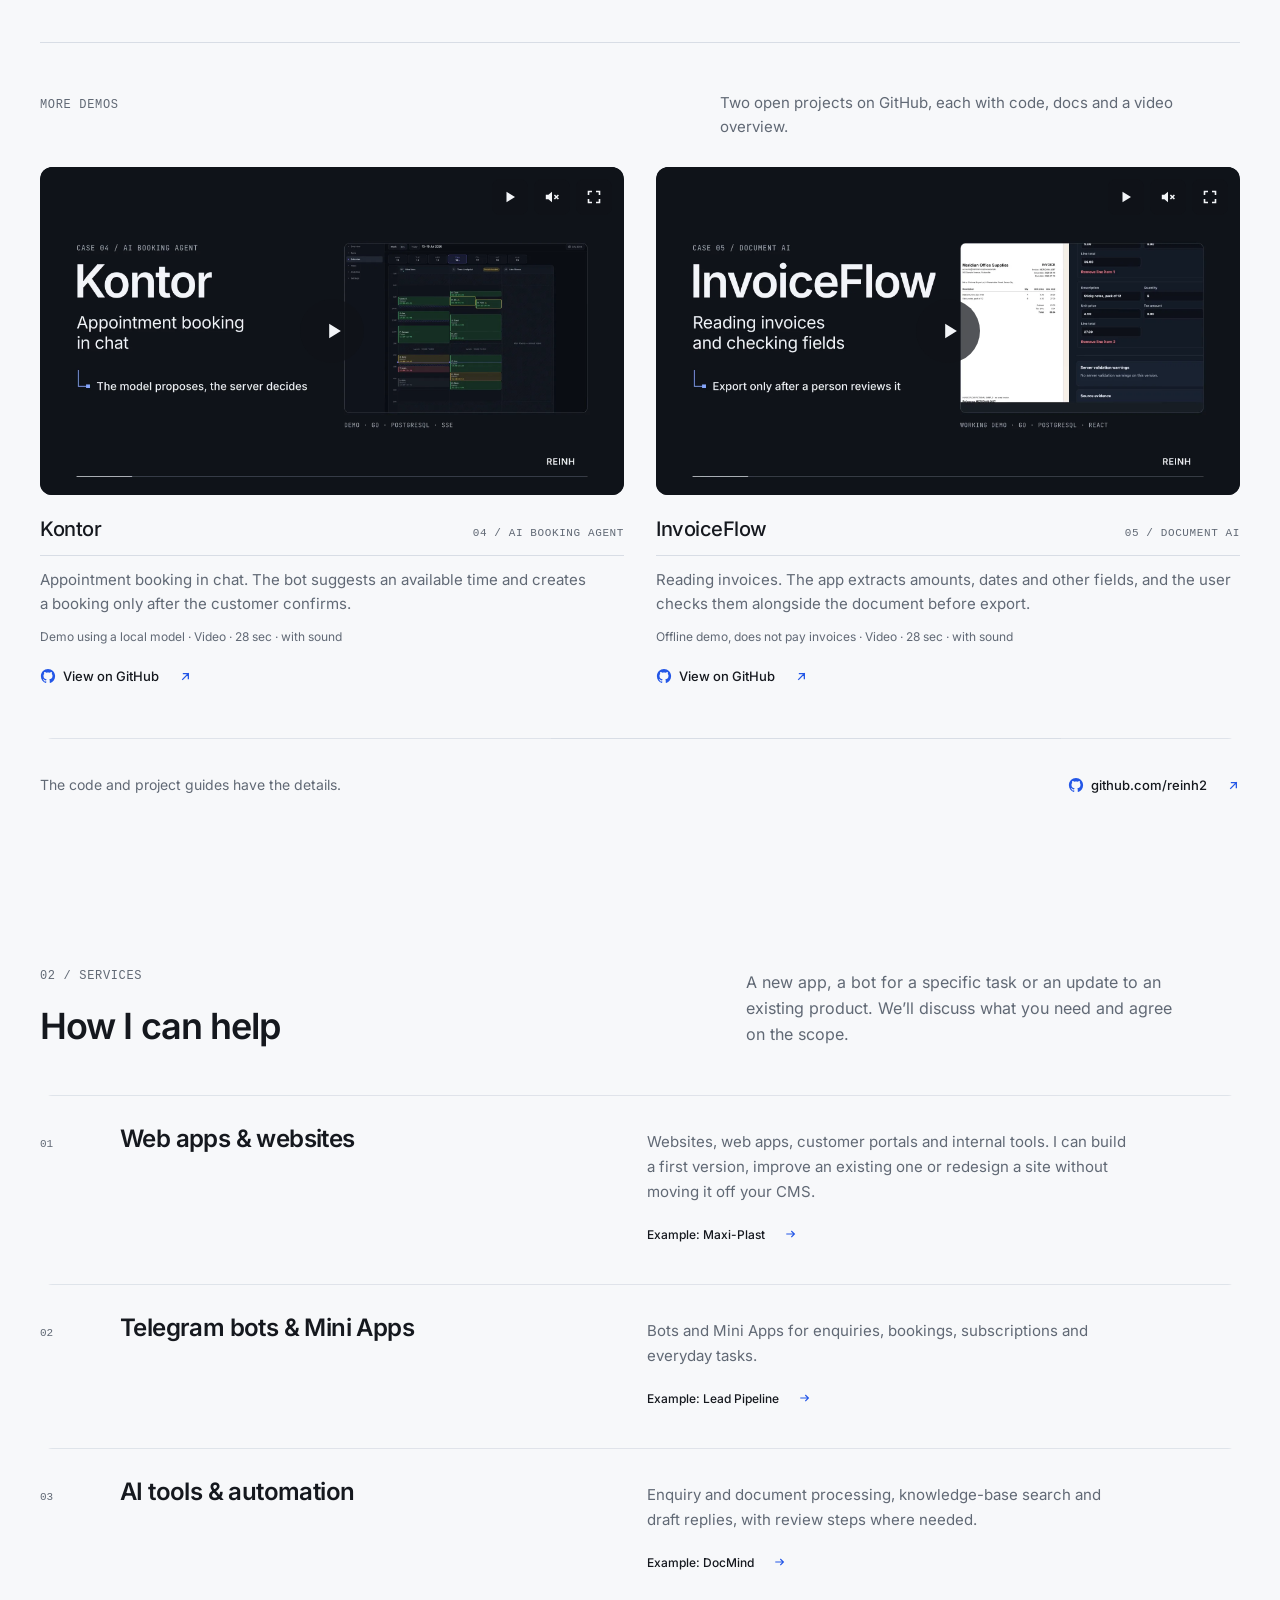
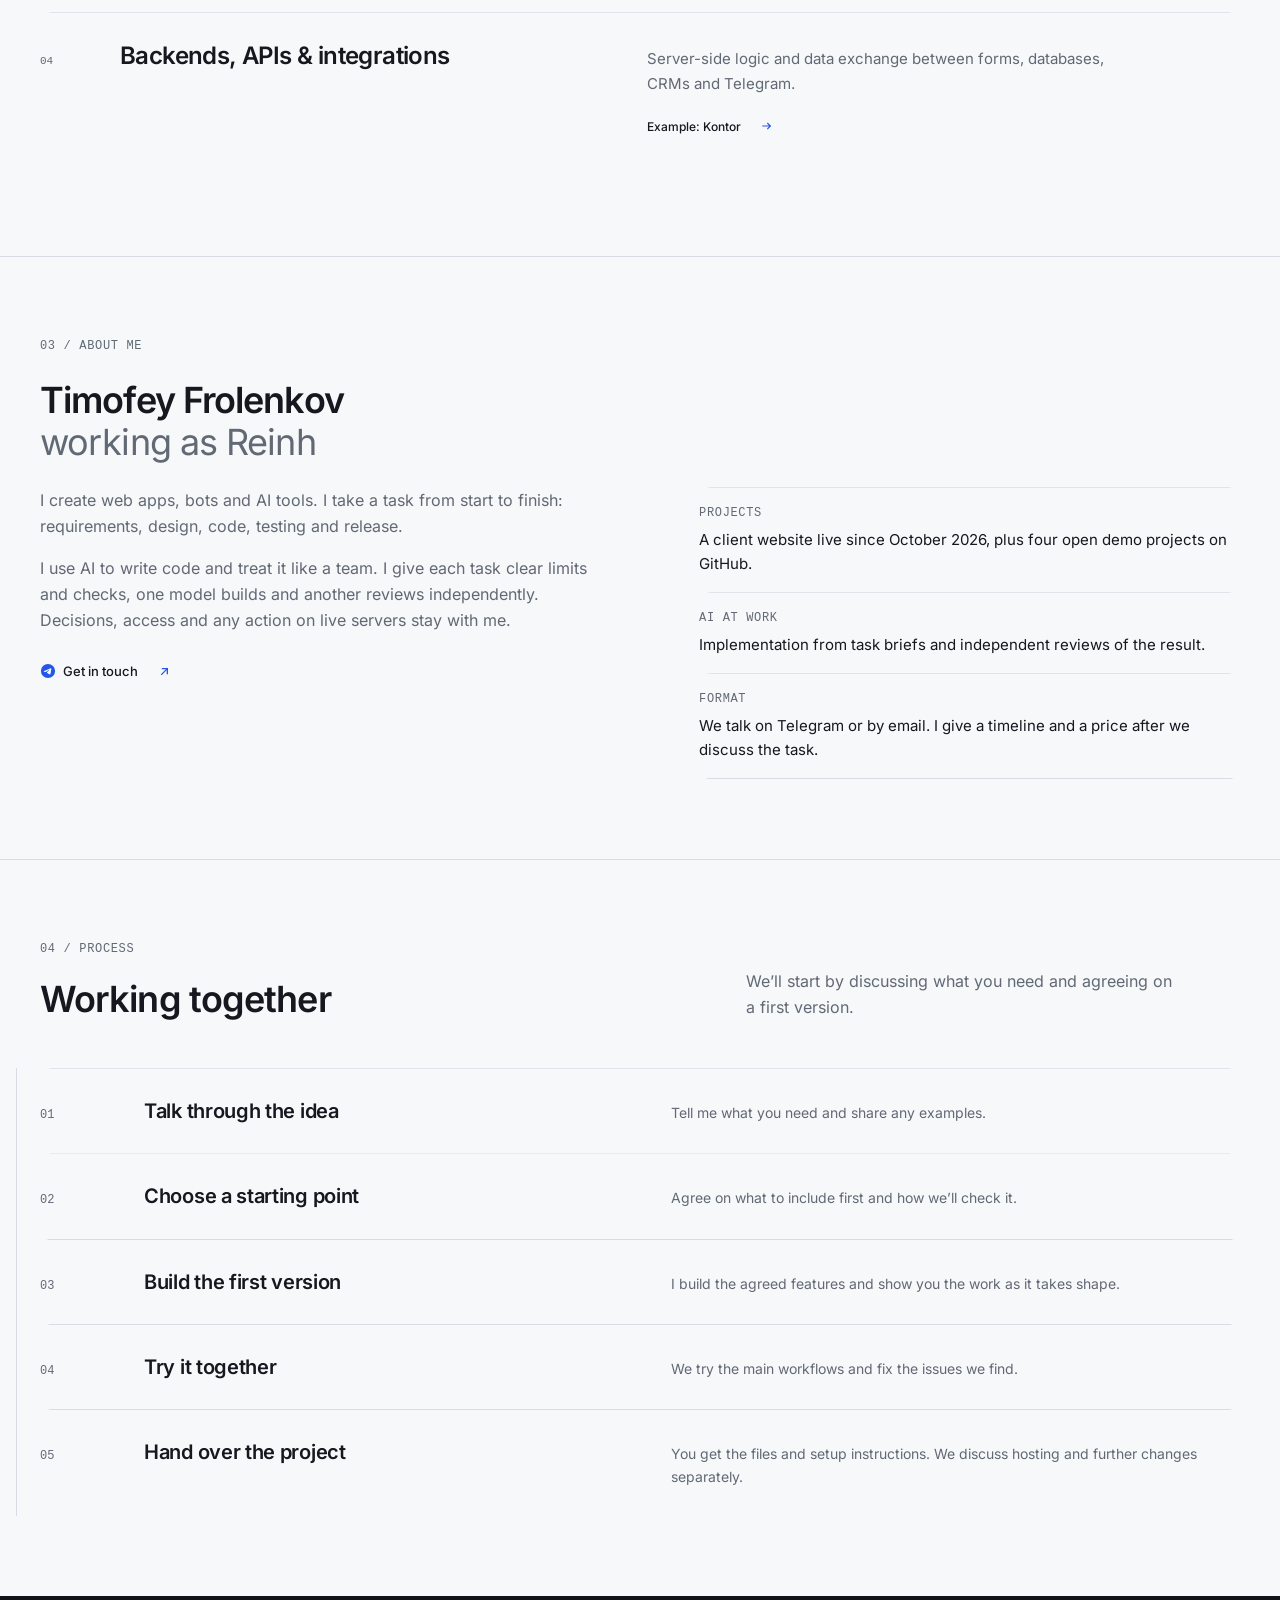
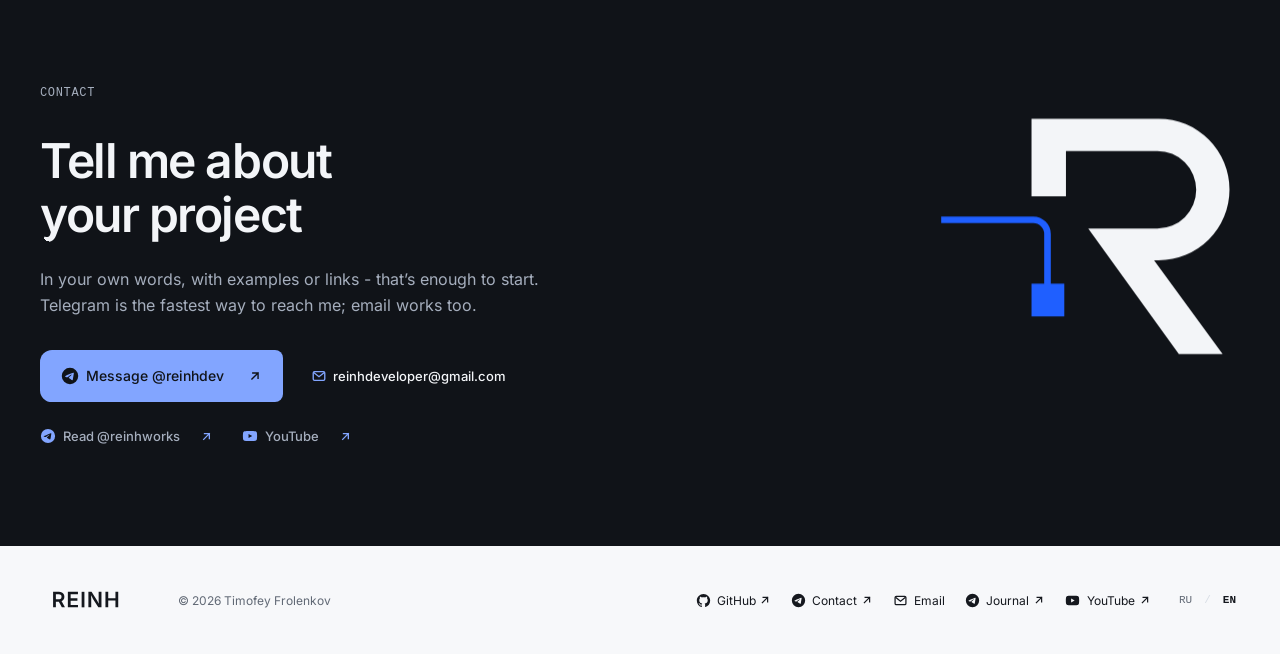
==== commit 31d14c55: "Remove the tech stack from the about section Co-Authored-By: Claude Opus 5.5 <noreply@anthropic.com>" ====
--- a/en/index.html
+++ b/en/index.html
@@ -113,7 +113,7 @@
   <section id="about" class="section about-section"><div class="wrap about-grid">
 
     <div class="about-copy"><p class="eyebrow">03 / ABOUT ME</p><h2>Timofey Frolenkov<br><span class="muted">working as Reinh</span></h2><div class="about-columns"><div class="about-text"><p>I&nbsp;create web apps, bots and AI tools. I&nbsp;take a&nbsp;task from start to finish: requirements, design, code, testing and release.</p><p>I&nbsp;use AI to write code and treat it like a&nbsp;team. I&nbsp;give each task clear limits and checks, one model builds and another reviews independently. Decisions, access and any action on live servers stay with me.</p><a class="text-link" href="https://t.me/reinhdev" target="_blank" rel="noopener noreferrer" ><span class="lbl"><span class="ic ic-tg" aria-hidden="true"></span>Get in touch</span><span class="ic ic-out" aria-hidden="true"></span></a></div>
-      <dl class="about-facts"><div><dt class="eyebrow">STACK</dt><dd>Go, PostgreSQL, Docker, JavaScript and TypeScript, Python. PHP and MySQL for existing websites.</dd></div><div><dt class="eyebrow">PROJECTS</dt><dd>A&nbsp;client website live since October 2026, plus four open demo projects on GitHub.</dd></div><div><dt class="eyebrow">AI AT WORK</dt><dd>Implementation from task briefs and independent reviews of the result.</dd></div><div><dt class="eyebrow">FORMAT</dt><dd>We talk on Telegram or by email. I&nbsp;give a&nbsp;timeline and a&nbsp;price after we discuss the task.</dd></div></dl></div></div>
+      <dl class="about-facts"><div><dt class="eyebrow">PROJECTS</dt><dd>A&nbsp;client website live since October 2026, plus four open demo projects on GitHub.</dd></div><div><dt class="eyebrow">AI AT WORK</dt><dd>Implementation from task briefs and independent reviews of the result.</dd></div><div><dt class="eyebrow">FORMAT</dt><dd>We talk on Telegram or by email. I&nbsp;give a&nbsp;timeline and a&nbsp;price after we discuss the task.</dd></div></dl></div></div>
   </div></section>
 
   <section id="process" class="section wrap"><div class="section-heading"><div><p class="eyebrow">04 / PROCESS</p><h2>Working together</h2></div><p>We’ll start by discussing what you need and agreeing on a&nbsp;first version.</p></div><ol class="process-list"><li><span class="mono">01</span><h3>Talk through the idea</h3><p>Tell me what you need and share any examples.</p></li><li><span class="mono">02</span><h3>Choose a&nbsp;starting point</h3><p>Agree on what to include first and how we’ll check it.</p></li><li><span class="mono">03</span><h3>Build the first version</h3><p>I&nbsp;build the agreed features and show you the work as it takes shape.</p></li><li><span class="mono">04</span><h3>Try it together</h3><p>We try the main workflows and fix the issues we find.</p></li><li><span class="mono">05</span><h3>Hand over the project</h3><p>You get the files and setup instructions. We discuss hosting and further changes separately.</p></li></ol></section>
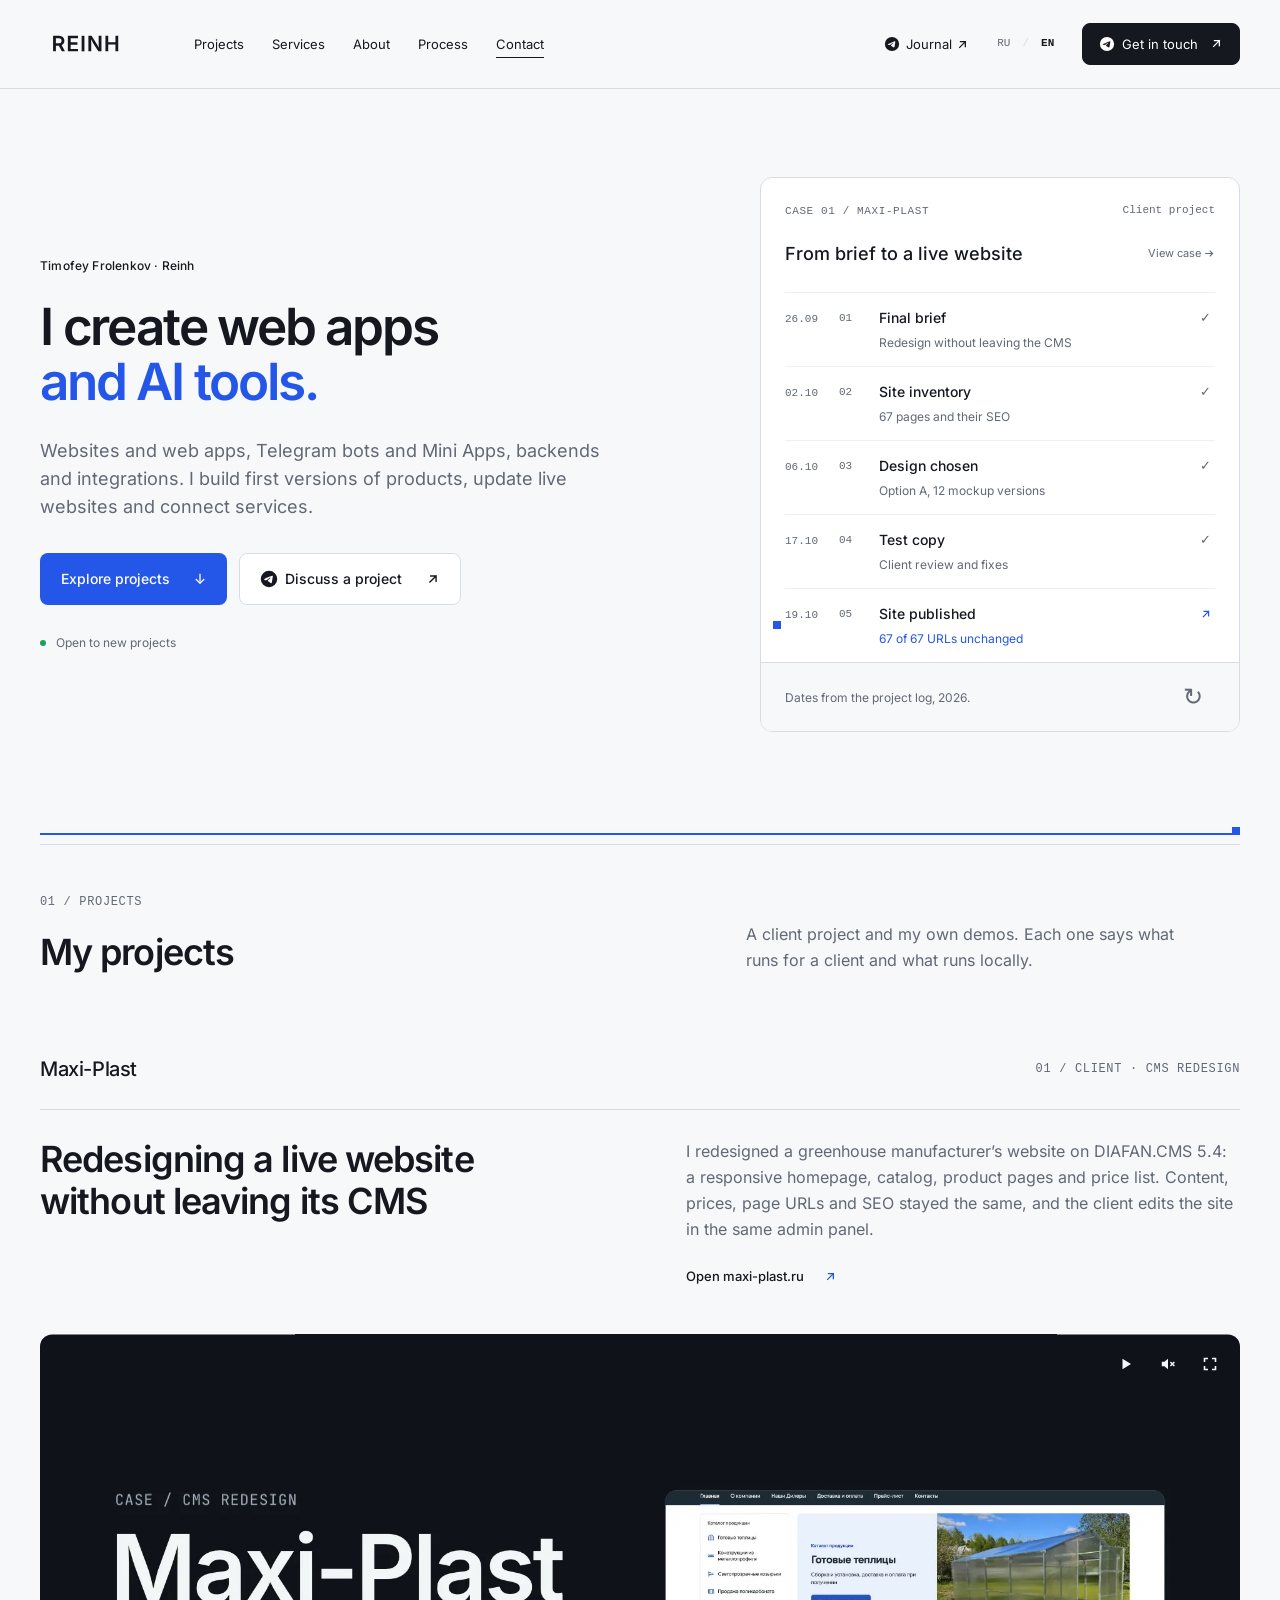
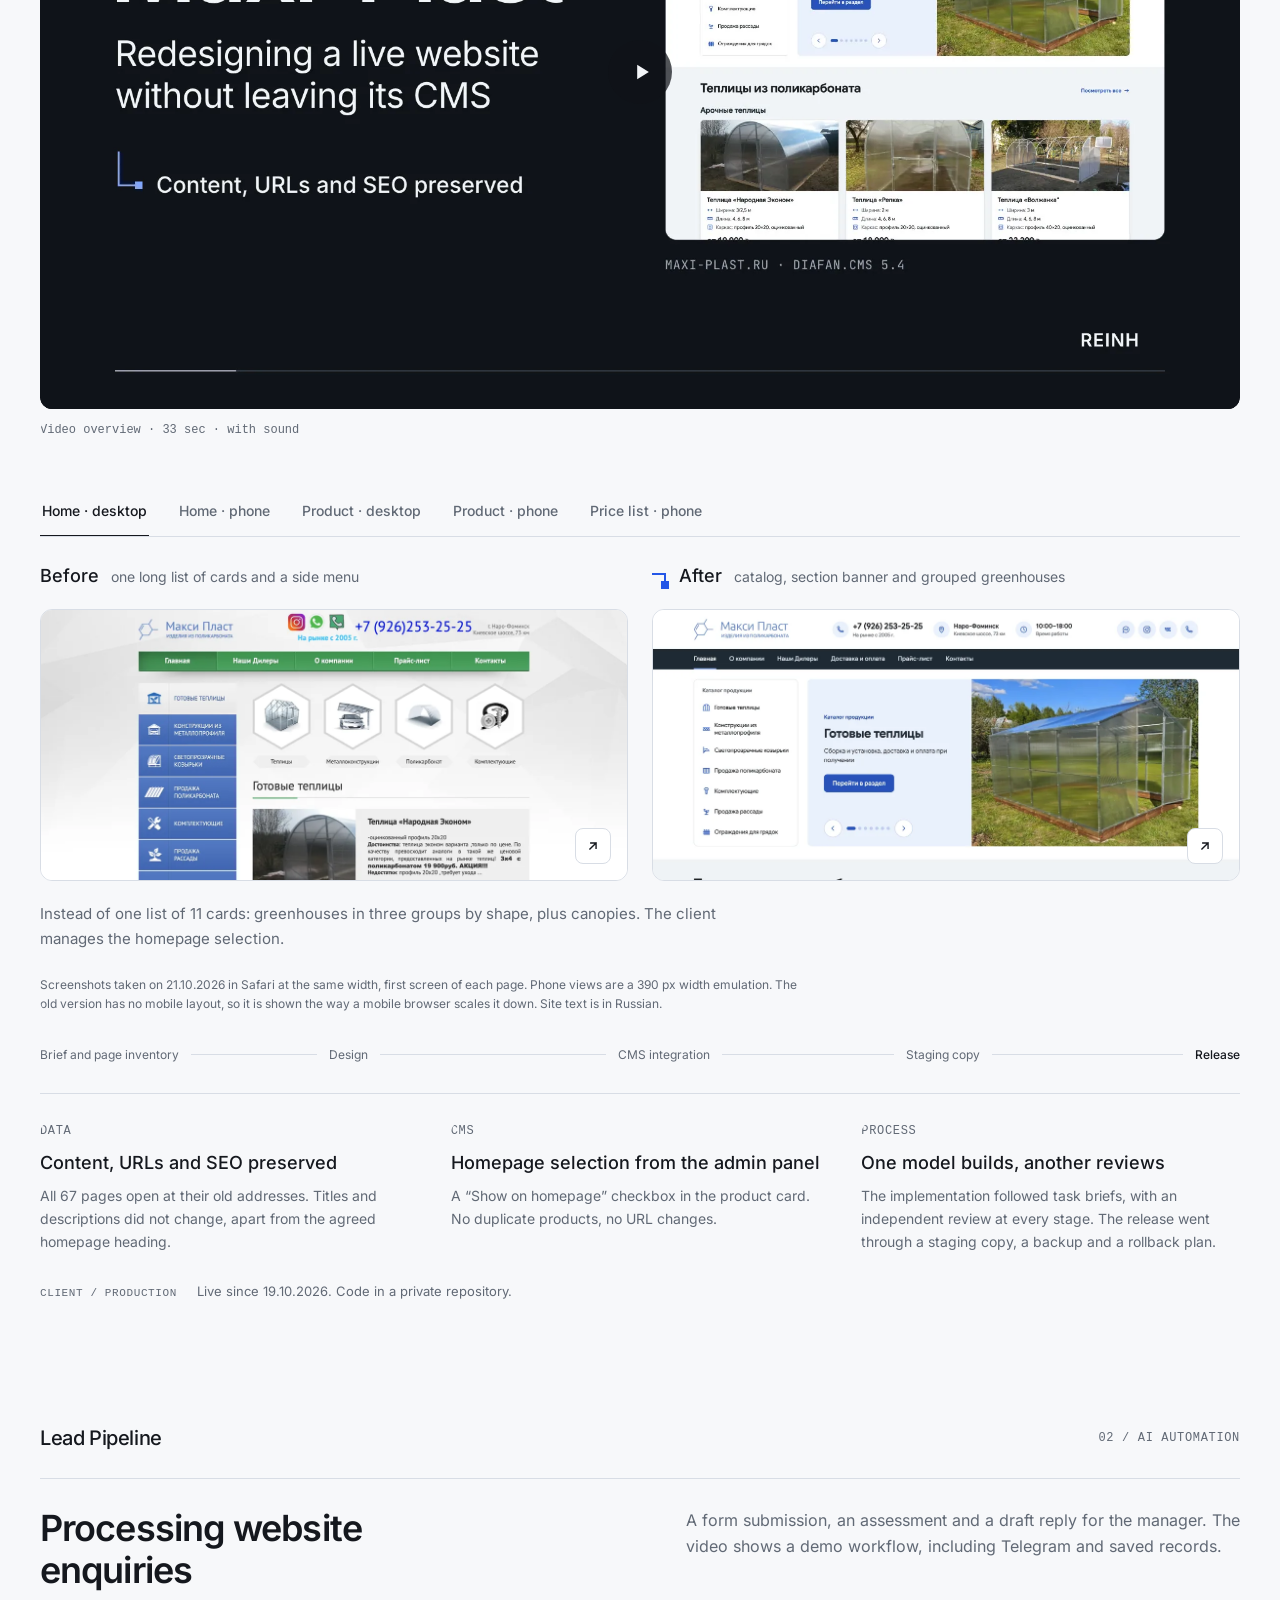
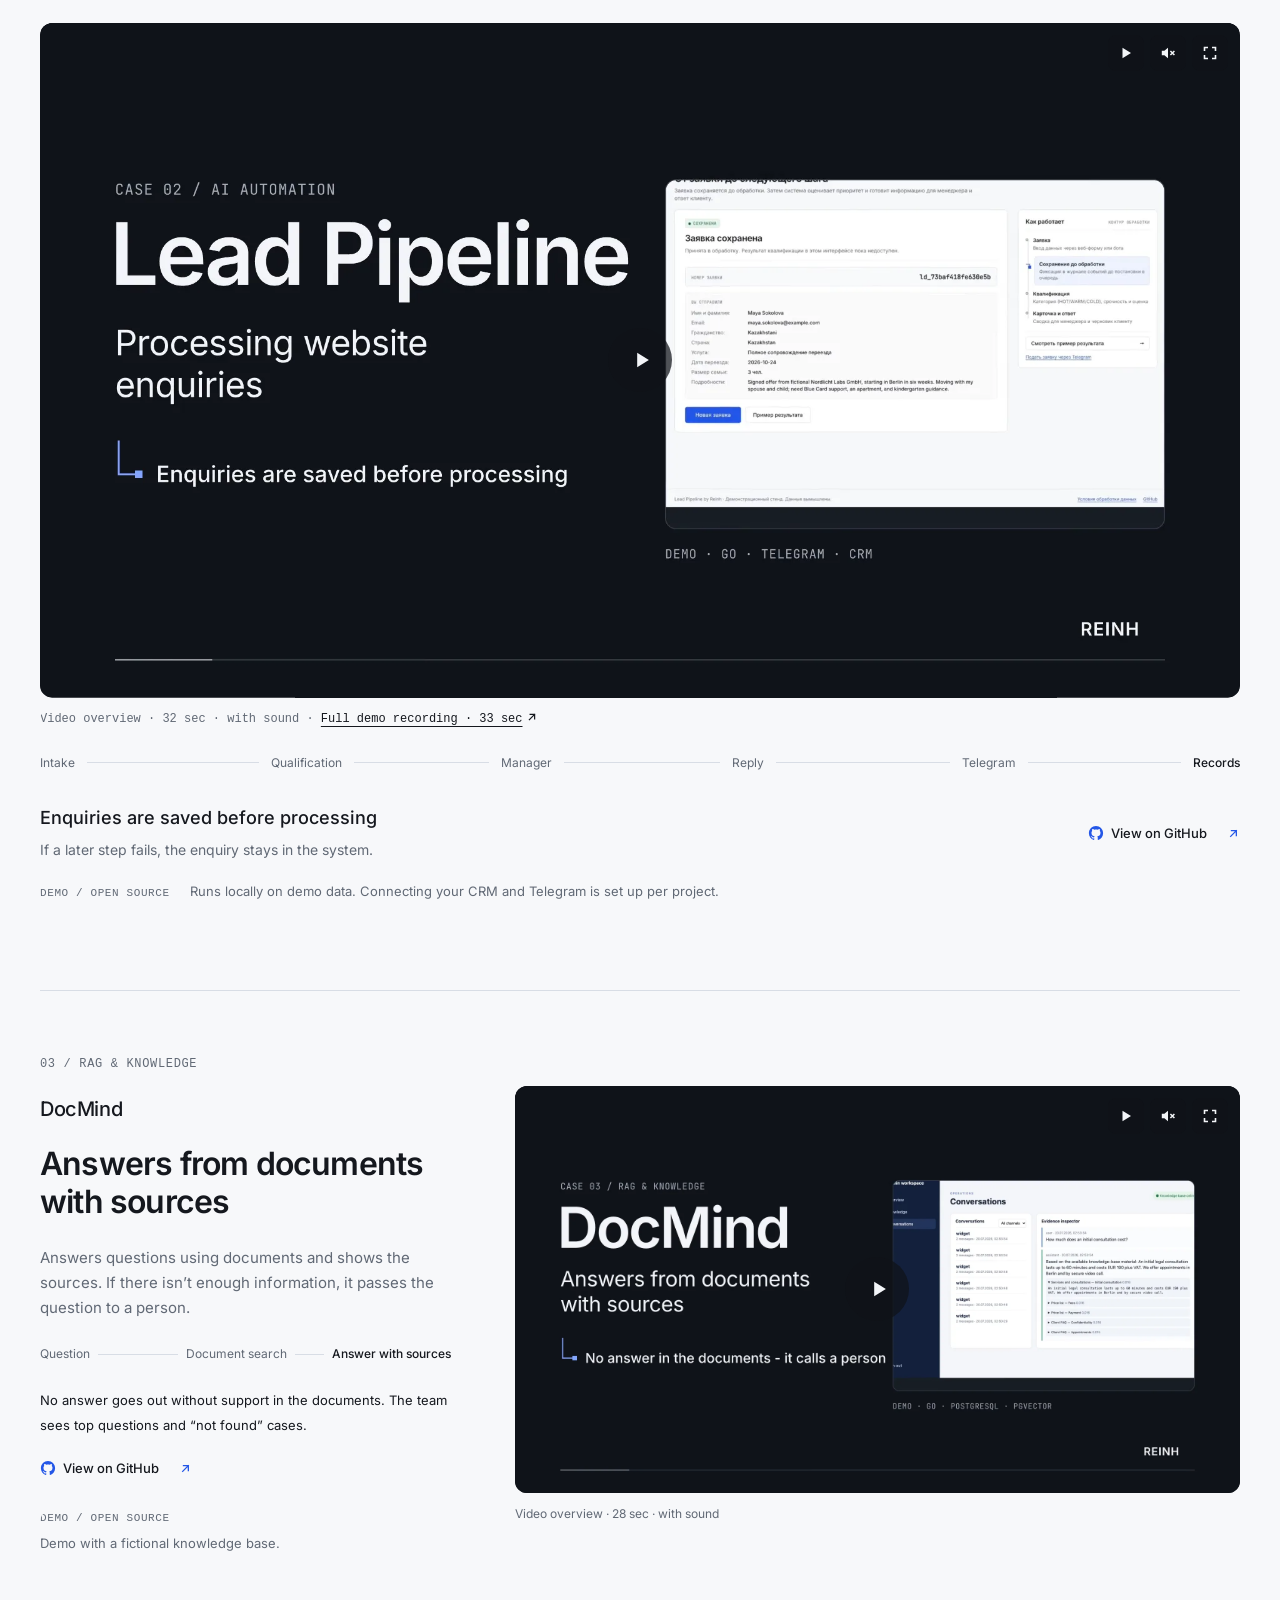
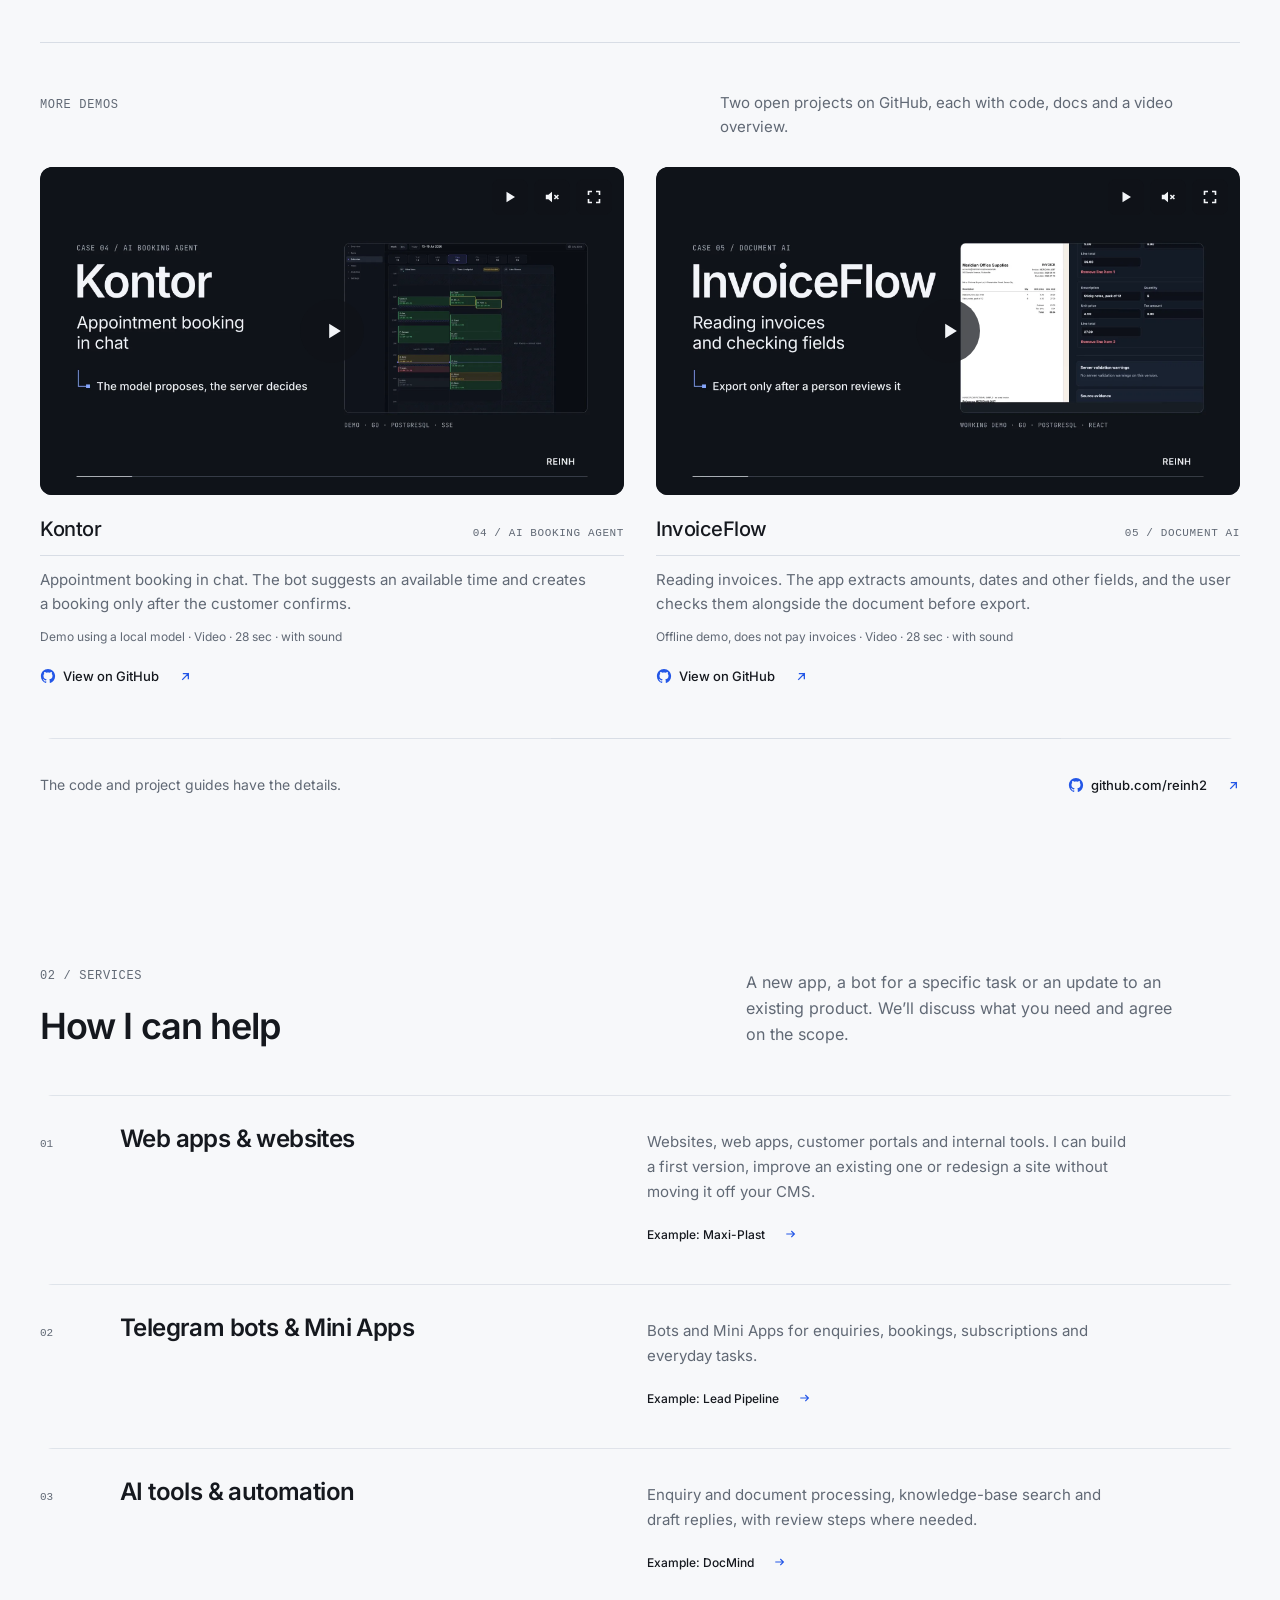
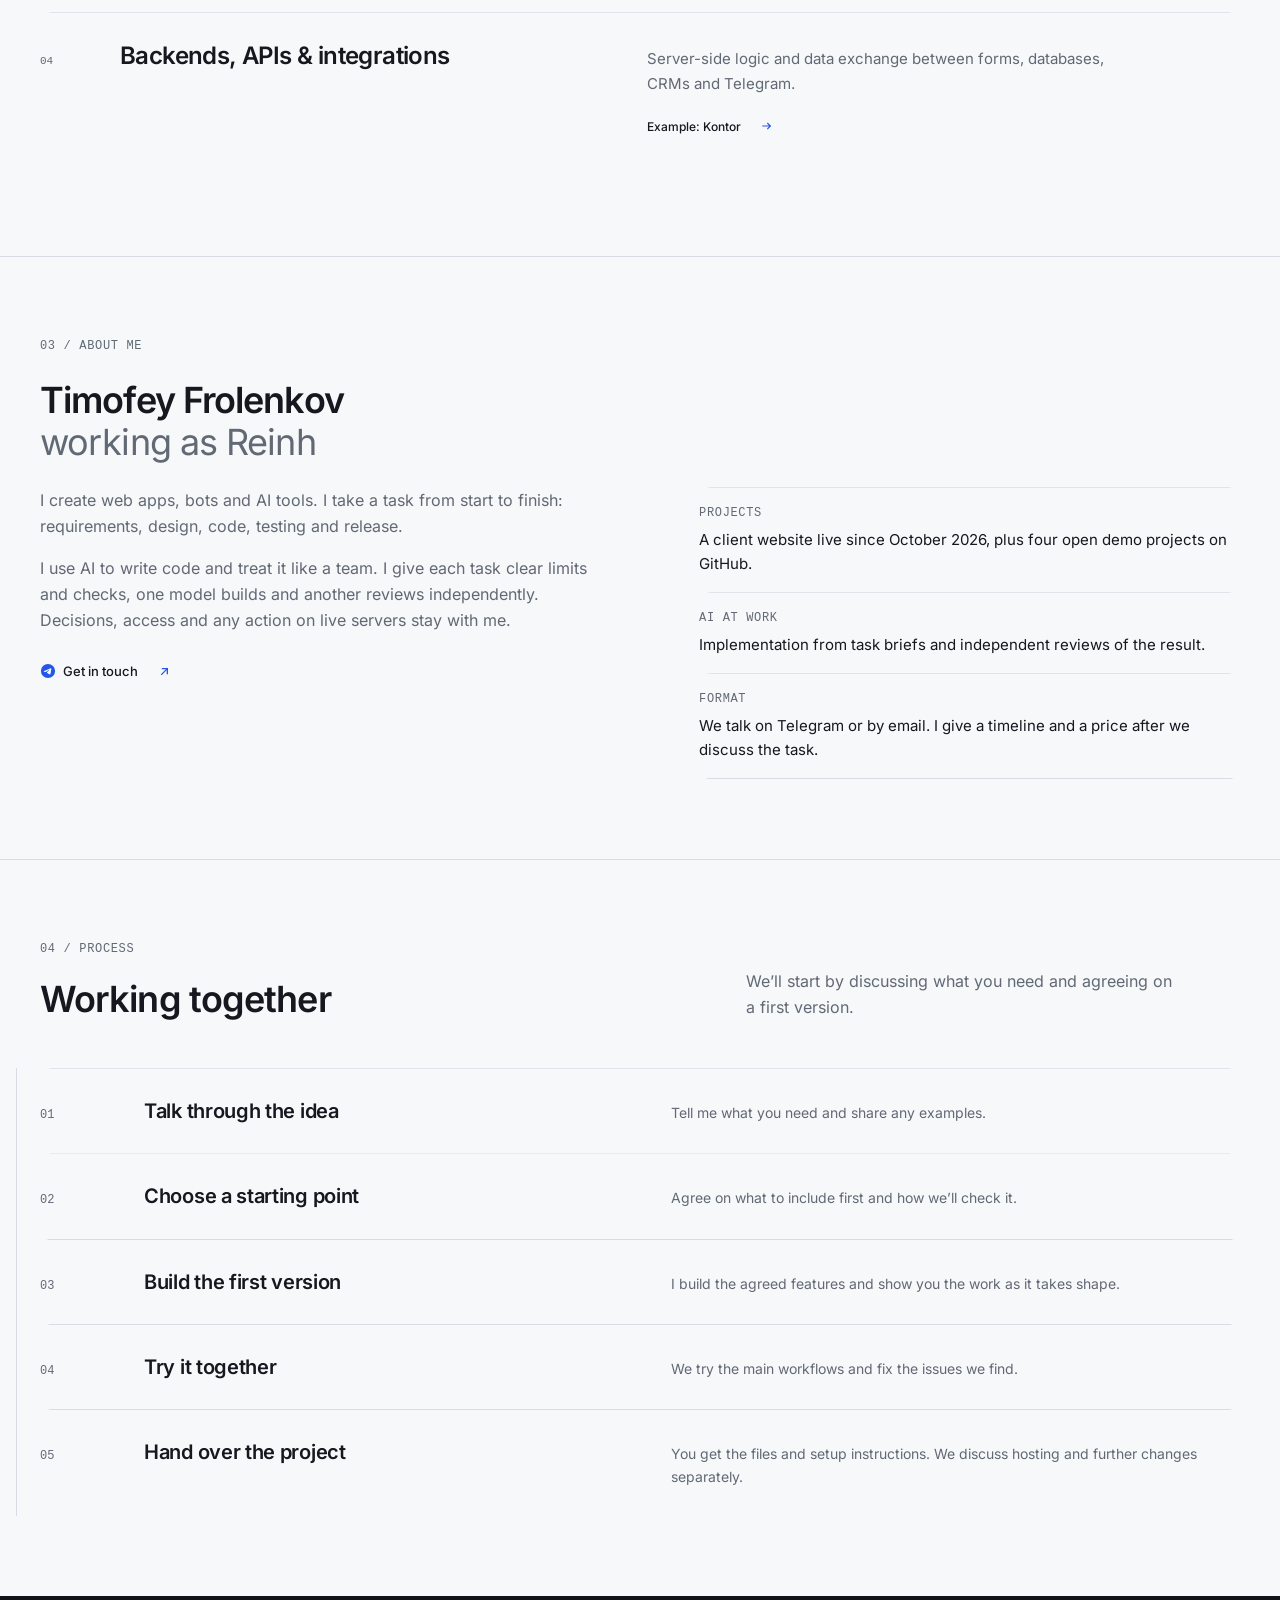
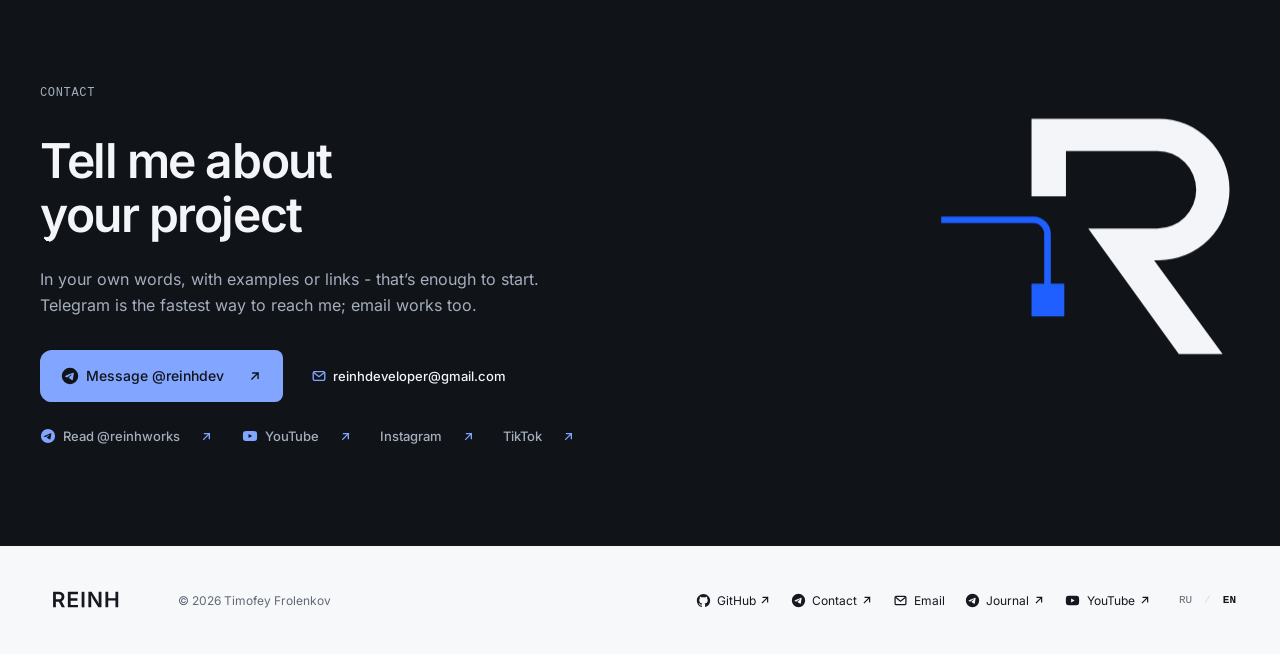
==== commit 5414d644: "Reinh. wordmark, Instagram and TikTok, iPhone-style phones in the Maxi-Plast video - Header, footer " ====
--- a/en/index.html
+++ b/en/index.html
@@ -118,4 +118,4 @@
 
   <section id="process" class="section wrap"><div class="section-heading"><div><p class="eyebrow">04 / PROCESS</p><h2>Working together</h2></div><p>We’ll start by discussing what you need and agreeing on a&nbsp;first version.</p></div><ol class="process-list"><li><span class="mono">01</span><h3>Talk through the idea</h3><p>Tell me what you need and share any examples.</p></li><li><span class="mono">02</span><h3>Choose a&nbsp;starting point</h3><p>Agree on what to include first and how we’ll check it.</p></li><li><span class="mono">03</span><h3>Build the first version</h3><p>I&nbsp;build the agreed features and show you the work as it takes shape.</p></li><li><span class="mono">04</span><h3>Try it together</h3><p>We try the main workflows and fix the issues we find.</p></li><li><span class="mono">05</span><h3>Hand over the project</h3><p>You get the files and setup instructions. We discuss hosting and further changes separately.</p></li></ol></section>
 
-  <section id="contact" class="contact-dark"><div class="wrap contact-inner"><div class="contact-copy"><p class="eyebrow">CONTACT</p><h2>Tell me about<br>your project</h2><p>In your own words, with examples or links&nbsp;- that’s enough to start. Telegram is the fastest way to reach me; email works too.</p><div class="contact-actions"><a class="button primary" href="https://t.me/reinhdev" target="_blank" rel="noopener noreferrer" data-contact><span class="lbl"><span class="ic ic-tg" aria-hidden="true"></span>Message @reinhdev</span><span class="ic ic-out" aria-hidden="true"></span></a><a class="text-link" href="mailto:reinhdeveloper@gmail.com"><span class="lbl"><span class="ic ic-mail" aria-hidden="true"></span>reinhdeveloper@gmail.com</span></a></div><div class="contact-social"><a class="text-link" href="https://t.me/reinhworks" target="_blank" rel="noopener noreferrer" data-channel><span class="lbl"><span class="ic ic-tg" aria-hidden="true"></span>Read @reinhworks</span><span class="ic ic-out" aria-hidden="true"></span></a><a class="text-link" href="https://www.youtube.com/@reinhdev" target="_blank" rel="noopener noreferrer" data-youtube><span class="lbl"><span class="ic ic-yt" aria-hidden="true"></span>YouTube</span><span class="ic ic-out" aria-hidden="true"></span></a></div></div><div class="contact-mark" aria-hidden="true"><img loading="lazy" src="../assets/reinh-mark-dark.svg" width="1122" height="930" alt=""></div></div></section><dialog class="lightbox" aria-label="Image viewer"><div class="lightbox-bar"><span class="eyebrow">REINH / PROJECT DETAIL</span><form method="dialog"><button class="button secondary">Close ×</button></form></div><div class="lightbox-scroll"><img alt=""></div><p class="lightbox-caption"></p></dialog></main><footer class="wrap"><a href="#top" aria-label="Reinh"><img width="114" height="32" src="../assets/reinh-wordmark-plain.svg" alt="REINH"></a><span class="footer-name">© 2026 Timofey Frolenkov</span><div class="footer-links"><a href="https://github.com/reinh2" target="_blank" rel="noopener noreferrer"><span class="lbl"><span class="ic ic-gh" aria-hidden="true"></span>GitHub</span><span class="ic ic-out" aria-hidden="true"></span></a><a data-contact href="https://t.me/reinhdev" target="_blank" rel="noopener noreferrer"><span class="lbl"><span class="ic ic-tg" aria-hidden="true"></span>Contact</span><span class="ic ic-out" aria-hidden="true"></span></a><a href="mailto:reinhdeveloper@gmail.com"><span class="lbl"><span class="ic ic-mail" aria-hidden="true"></span>Email</span></a><a data-channel href="https://t.me/reinhworks" target="_blank" rel="noopener noreferrer"><span class="lbl"><span class="ic ic-tg" aria-hidden="true"></span>Journal</span><span class="ic ic-out" aria-hidden="true"></span></a><a data-youtube href="https://www.youtube.com/@reinhdev" target="_blank" rel="noopener noreferrer"><span class="lbl"><span class="ic ic-yt" aria-hidden="true"></span>YouTube</span><span class="ic ic-out" aria-hidden="true"></span></a></div><nav class="languages" aria-label="Language"><a href="../index.html" lang="ru" >RU</a><span aria-hidden="true">/</span><a href="../en/index.html" lang="en" aria-current="page">EN</a></nav></footer></body></html>
+  <section id="contact" class="contact-dark"><div class="wrap contact-inner"><div class="contact-copy"><p class="eyebrow">CONTACT</p><h2>Tell me about<br>your project</h2><p>In your own words, with examples or links&nbsp;- that’s enough to start. Telegram is the fastest way to reach me; email works too.</p><div class="contact-actions"><a class="button primary" href="https://t.me/reinhdev" target="_blank" rel="noopener noreferrer" data-contact><span class="lbl"><span class="ic ic-tg" aria-hidden="true"></span>Message @reinhdev</span><span class="ic ic-out" aria-hidden="true"></span></a><a class="text-link" href="mailto:reinhdeveloper@gmail.com"><span class="lbl"><span class="ic ic-mail" aria-hidden="true"></span>reinhdeveloper@gmail.com</span></a></div><div class="contact-social"><a class="text-link" href="https://t.me/reinhworks" target="_blank" rel="noopener noreferrer" data-channel><span class="lbl"><span class="ic ic-tg" aria-hidden="true"></span>Read @reinhworks</span><span class="ic ic-out" aria-hidden="true"></span></a><a class="text-link" href="https://www.youtube.com/@reinhdev" target="_blank" rel="noopener noreferrer" data-youtube><span class="lbl"><span class="ic ic-yt" aria-hidden="true"></span>YouTube</span><span class="ic ic-out" aria-hidden="true"></span></a><a class="text-link" href="https://www.instagram.com/reinhdev/" target="_blank" rel="noopener noreferrer"><span class="lbl">Instagram</span><span class="ic ic-out" aria-hidden="true"></span></a><a class="text-link" href="https://www.tiktok.com/@reinh_dev" target="_blank" rel="noopener noreferrer"><span class="lbl">TikTok</span><span class="ic ic-out" aria-hidden="true"></span></a></div></div><div class="contact-mark" aria-hidden="true"><img loading="lazy" src="../assets/reinh-mark-dark.svg" width="1122" height="930" alt=""></div></div></section><dialog class="lightbox" aria-label="Image viewer"><div class="lightbox-bar"><span class="eyebrow">REINH / PROJECT DETAIL</span><form method="dialog"><button class="button secondary">Close ×</button></form></div><div class="lightbox-scroll"><img alt=""></div><p class="lightbox-caption"></p></dialog></main><footer class="wrap"><a href="#top" aria-label="Reinh"><img width="114" height="32" src="../assets/reinh-wordmark-plain.svg" alt="REINH"></a><span class="footer-name">© 2026 Timofey Frolenkov</span><div class="footer-links"><a href="https://github.com/reinh2" target="_blank" rel="noopener noreferrer"><span class="lbl"><span class="ic ic-gh" aria-hidden="true"></span>GitHub</span><span class="ic ic-out" aria-hidden="true"></span></a><a data-contact href="https://t.me/reinhdev" target="_blank" rel="noopener noreferrer"><span class="lbl"><span class="ic ic-tg" aria-hidden="true"></span>Contact</span><span class="ic ic-out" aria-hidden="true"></span></a><a href="mailto:reinhdeveloper@gmail.com"><span class="lbl"><span class="ic ic-mail" aria-hidden="true"></span>Email</span></a><a data-channel href="https://t.me/reinhworks" target="_blank" rel="noopener noreferrer"><span class="lbl"><span class="ic ic-tg" aria-hidden="true"></span>Journal</span><span class="ic ic-out" aria-hidden="true"></span></a><a data-youtube href="https://www.youtube.com/@reinhdev" target="_blank" rel="noopener noreferrer"><span class="lbl"><span class="ic ic-yt" aria-hidden="true"></span>YouTube</span><span class="ic ic-out" aria-hidden="true"></span></a></div><nav class="languages" aria-label="Language"><a href="../index.html" lang="ru" >RU</a><span aria-hidden="true">/</span><a href="../en/index.html" lang="en" aria-current="page">EN</a></nav></footer></body></html>
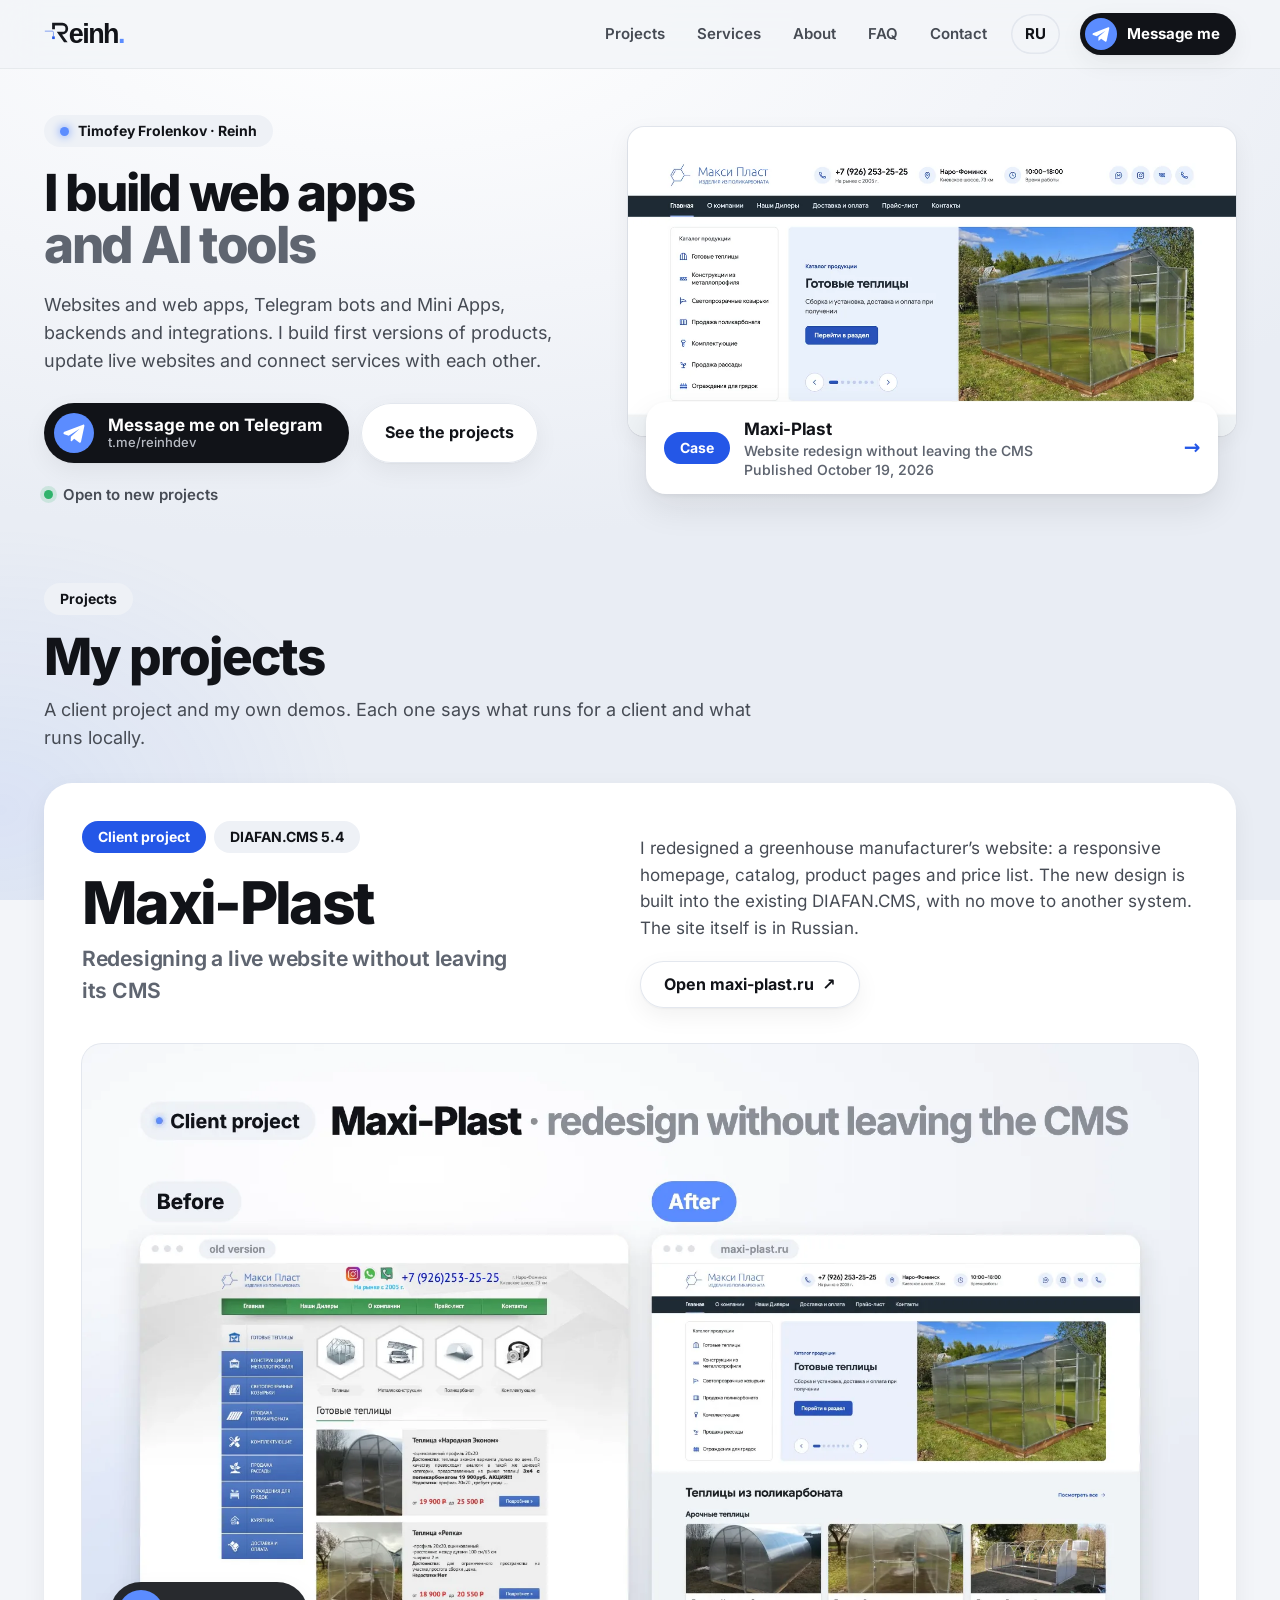
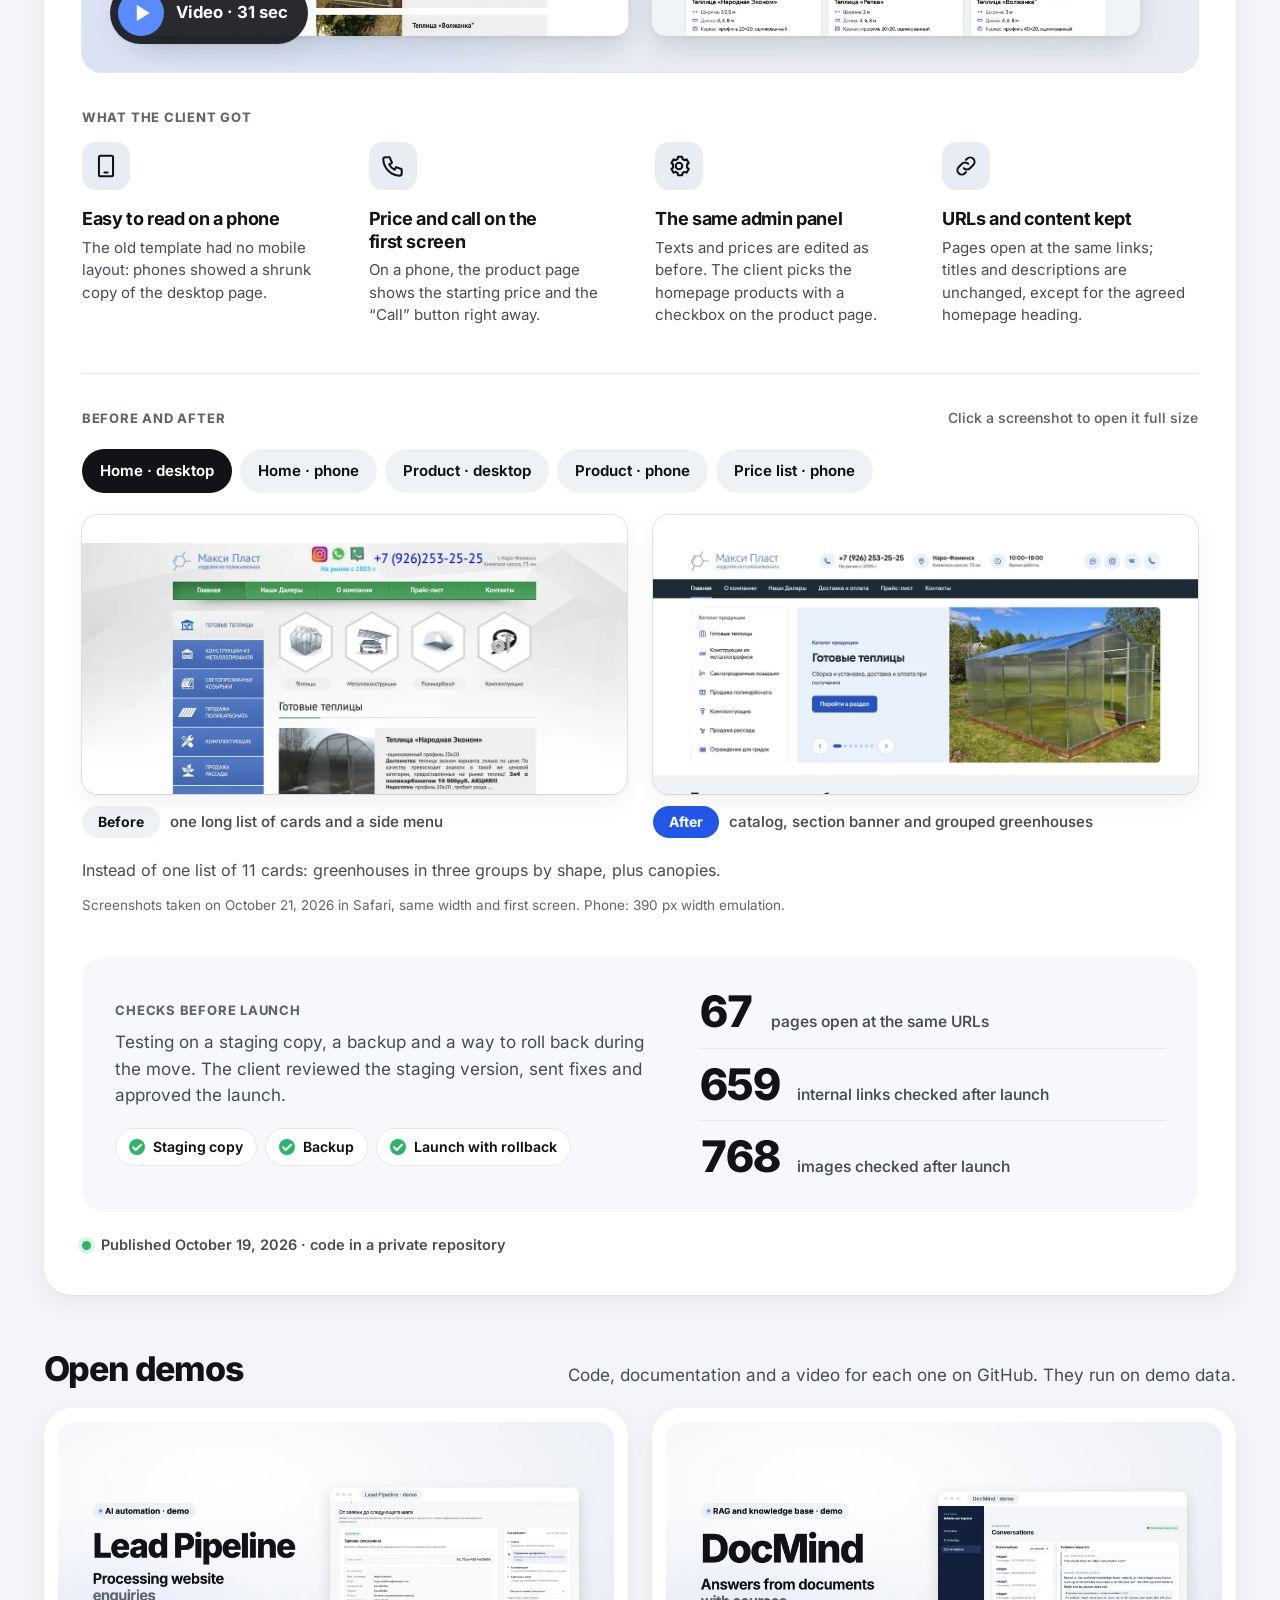
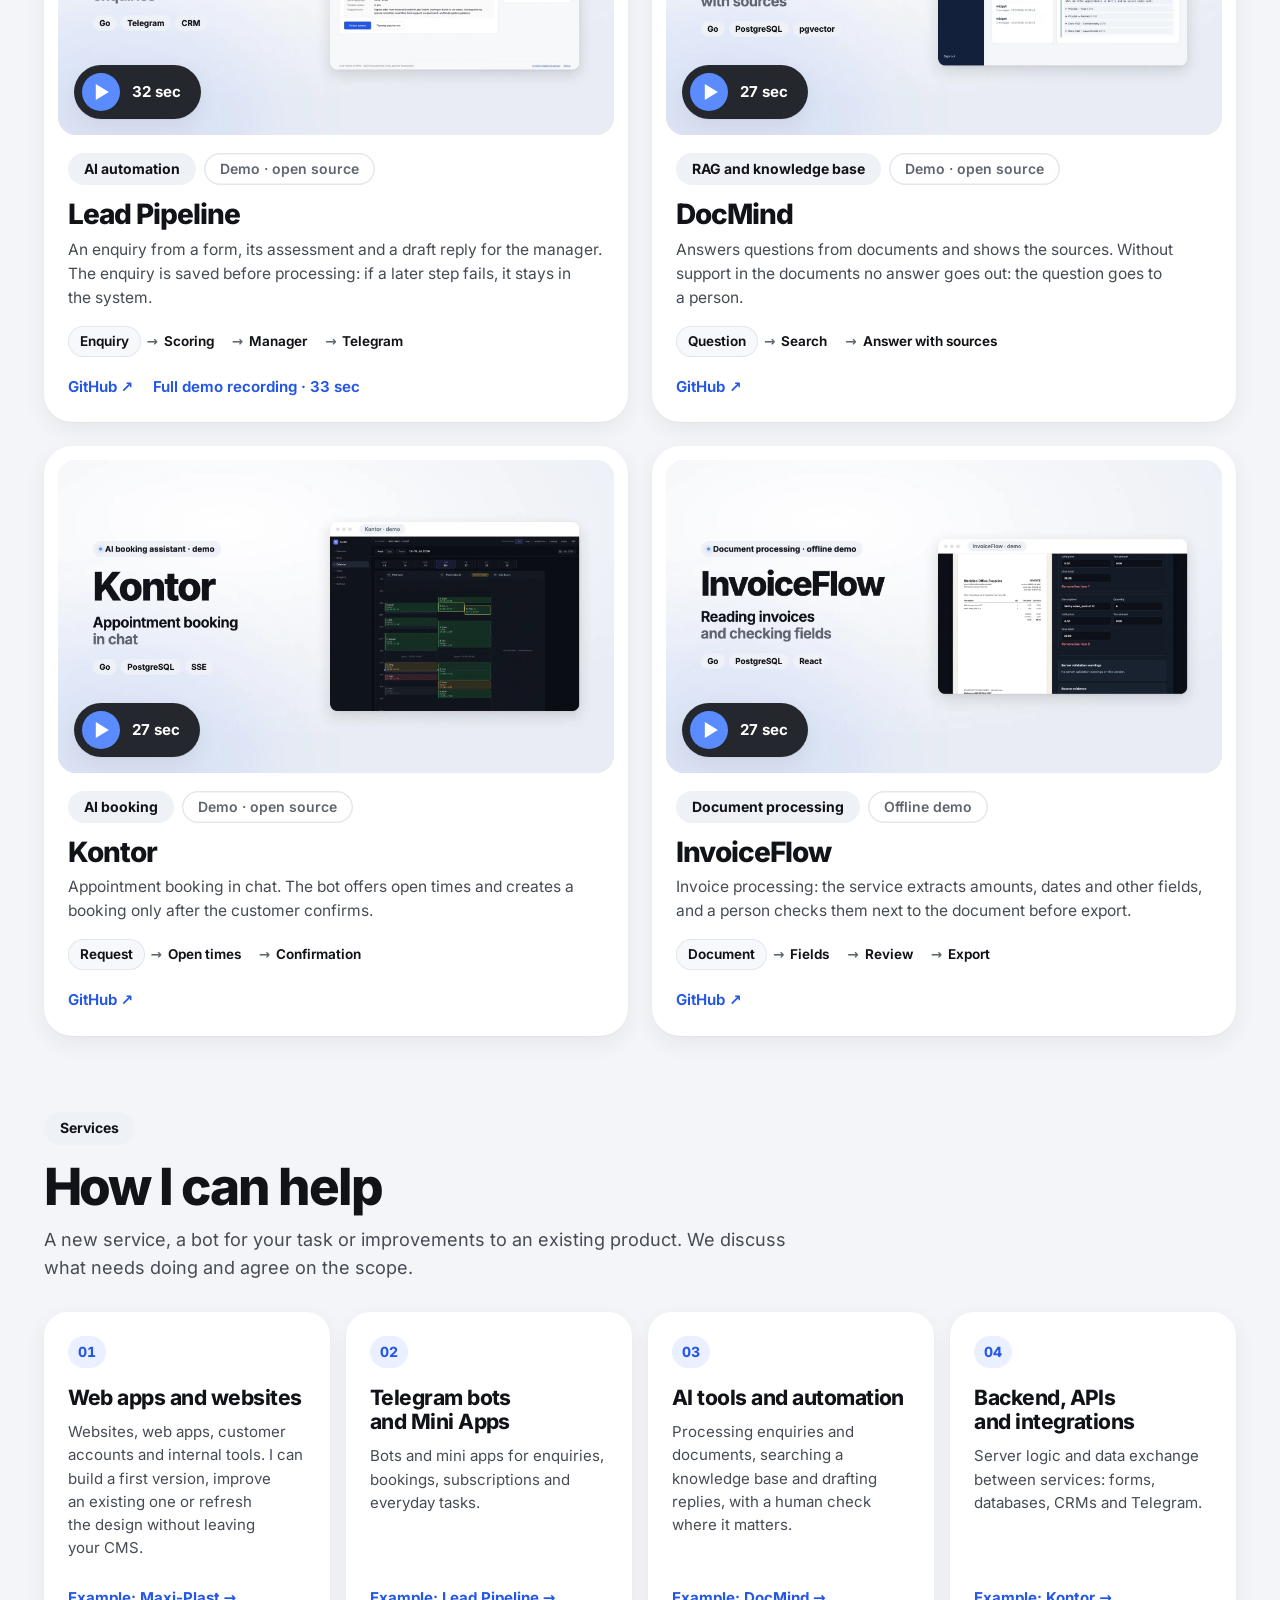
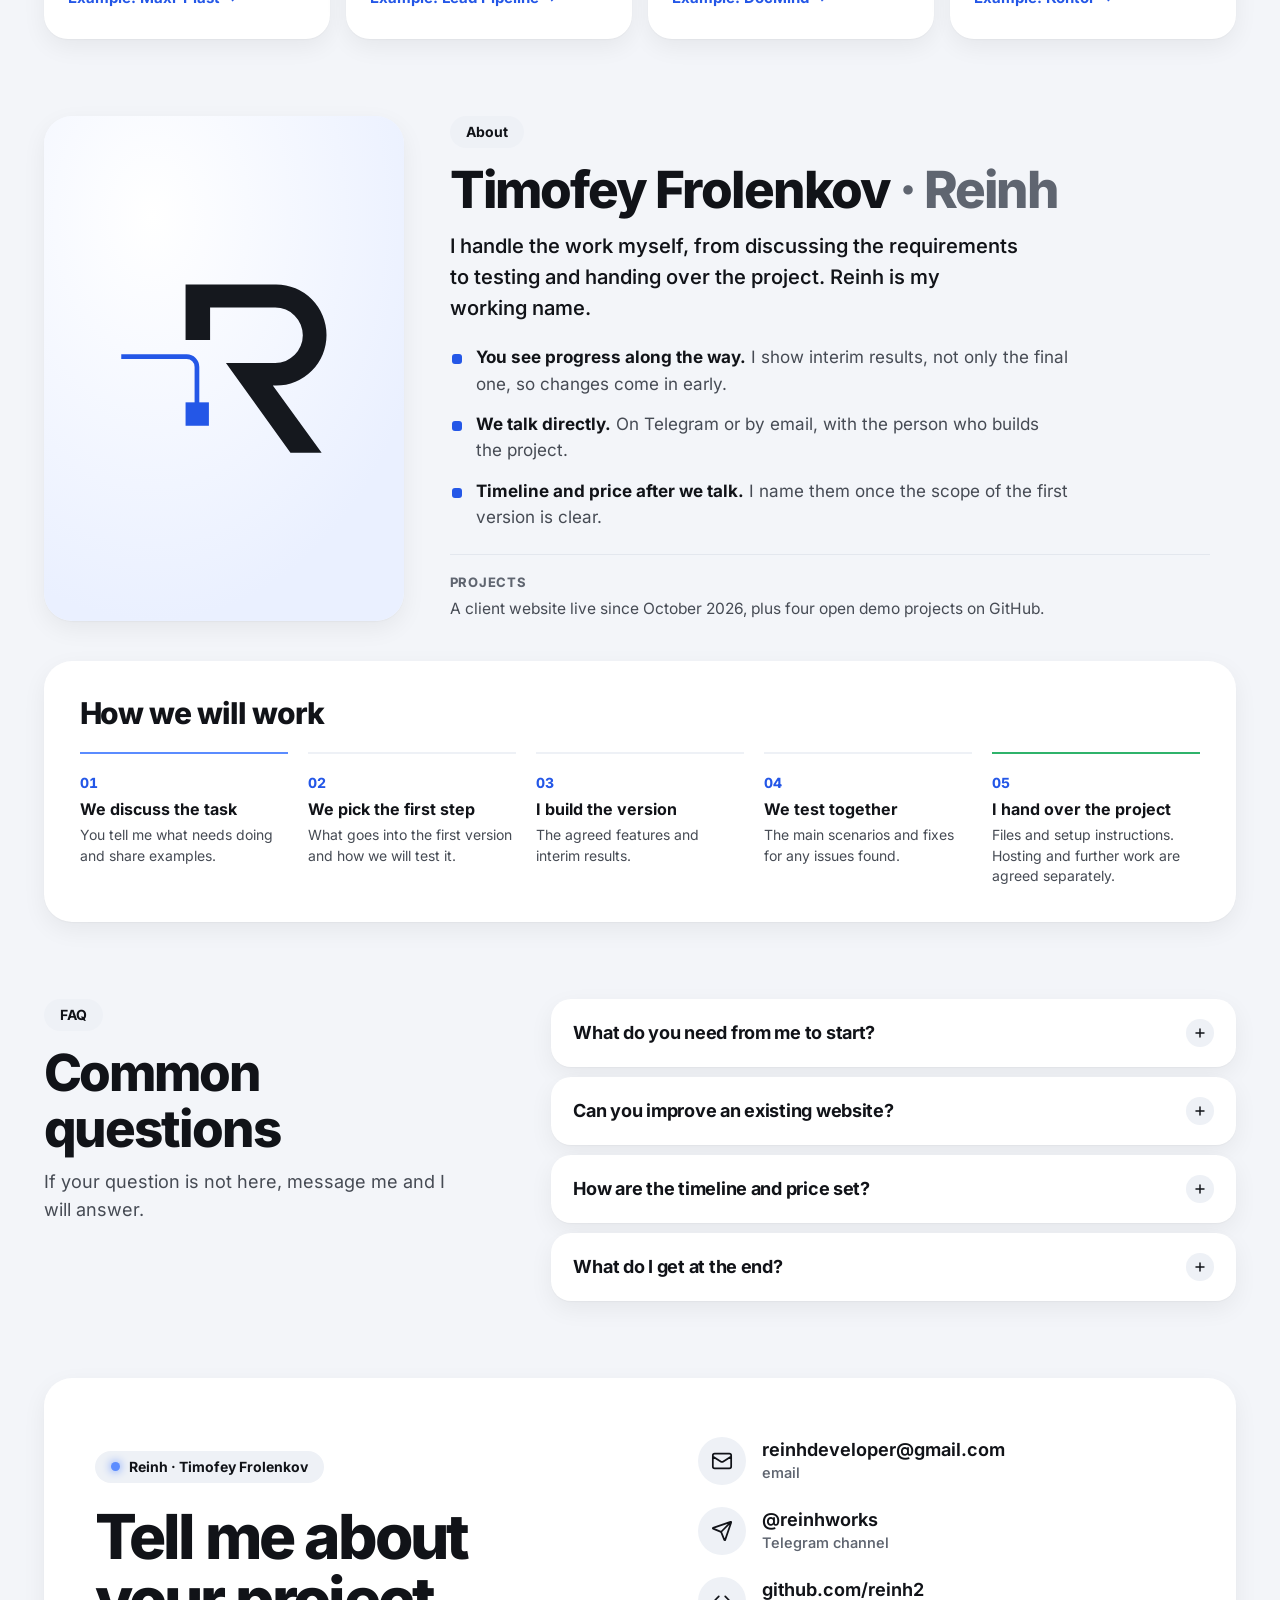
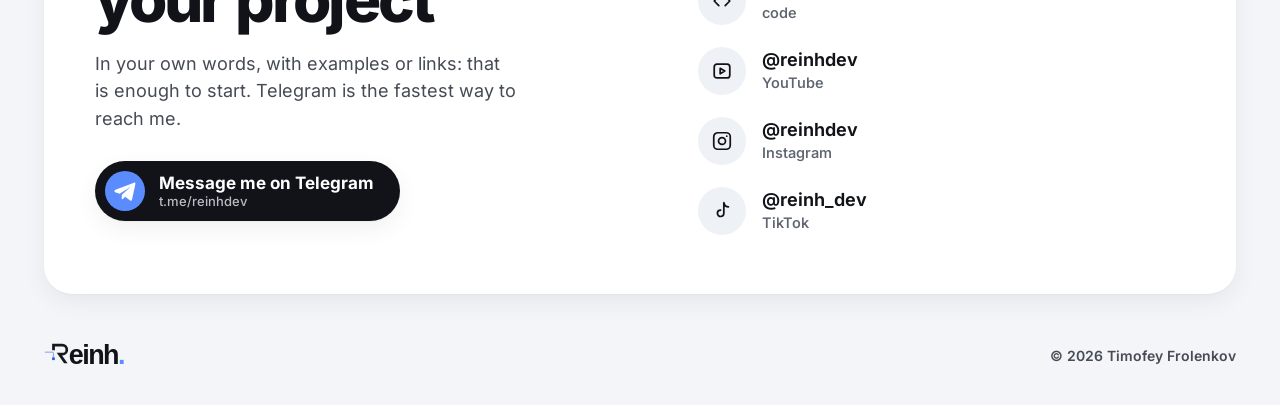
==== commit 48b0ef41: "Full English version in the new design, English videos, RU/EN switch - /en/: the same page as the Ru" ====
--- a/en/index.html
+++ b/en/index.html
@@ -1,121 +1,421 @@
-<!doctype html><html lang="en"><head><meta charset="utf-8"><meta name="viewport" content="width=device-width,initial-scale=1"><title>Reinh&nbsp;- Timofey Frolenkov | Web apps and AI tools</title><meta name="description" content="Web apps, Telegram bots and Mini Apps, AI tools, backends, APIs and integrations. A client website redesign on an existing CMS and open demo projects."><meta name="theme-color" content="#F7F8FA"><meta name="color-scheme" content="light"><link rel="canonical" href="https://reinh2.github.io/en/"><link rel="alternate" hreflang="ru" href="https://reinh2.github.io/"><link rel="alternate" hreflang="en" href="https://reinh2.github.io/en/"><link rel="alternate" hreflang="x-default" href="https://reinh2.github.io/"><meta property="og:type" content="website"><meta property="og:url" content="https://reinh2.github.io/en/"><meta property="og:title" content="Reinh - Timofey Frolenkov | Web apps and AI tools"><meta property="og:description" content="Web apps, Telegram bots and Mini Apps, AI tools, backends, APIs and integrations. A client website redesign on an existing CMS and open demo projects."><meta property="og:image" content="https://reinh2.github.io/assets/og-reinh-en-1200x630.png"><meta property="og:image:width" content="1200"><meta property="og:image:height" content="630"><meta property="og:image:alt" content="Timofey Frolenkov, REINH: web apps, bots and AI tools"><meta property="og:locale" content="en_US"><meta property="og:locale:alternate" content="ru_RU"><meta name="twitter:card" content="summary_large_image"><meta name="twitter:image" content="https://reinh2.github.io/assets/og-reinh-en-1200x630.png"><meta property="og:site_name" content="Reinh"><link rel="icon" href="../assets/favicon.svg?v=2" type="image/svg+xml"><link rel="icon" href="../assets/favicon-32.png?v=2" type="image/png" sizes="32x32"><link rel="apple-touch-icon" href="../assets/apple-touch-icon.png?v=2"><link rel="stylesheet" href="../site.css"><link rel="stylesheet" href="../case.css"><script>document.documentElement.classList.add('js');if(!matchMedia('(prefers-reduced-motion: reduce)').matches)document.documentElement.classList.add('motion-ok')</script><script defer src="../app.js"></script><script defer src="../case.js"></script><script defer src="../animations.js"></script><script type="application/ld+json">{"@context":"https://schema.org","@type":"Person","name":"Timofey Frolenkov","alternateName":"Reinh","url":"https://reinh2.github.io/en/","jobTitle":"Developer of web apps and AI tools","email":"mailto:reinhdeveloper@gmail.com","knowsAbout":["Web apps","Telegram bots","Telegram Mini Apps","AI tools","Backend development","APIs and integrations"],"sameAs":["https://github.com/reinh2","https://t.me/reinhdev","https://t.me/reinhworks","https://www.youtube.com/@reinhdev"]}</script></head><body>
- <a class="skip" href="#main">Skip to content</a>
- <header><div class="wrap header-inner"><a class="brand" href="#top" aria-label="Reinh - home"><img src="../assets/reinh-wordmark-plain.svg" width="114" height="32" alt="REINH"></a><nav id="navigation" class="main-nav" aria-label="Main navigation"><a href="#work">Projects</a><a href="#services">Services</a><a href="#about">About</a><a href="#process">Process</a><a href="#contact">Contact</a><a class="nav-cta" href="https://t.me/reinhdev" target="_blank" rel="noopener noreferrer"><span class="lbl"><span class="ic ic-tg" aria-hidden="true"></span>Message me on Telegram</span><span class="ic ic-out" aria-hidden="true"></span></a></nav><div class="header-actions"><a class="channel-header" data-channel href="https://t.me/reinhworks" target="_blank" rel="noopener noreferrer"><span class="lbl"><span class="ic ic-tg" aria-hidden="true"></span>Journal</span><span class="ic ic-out" aria-hidden="true"></span></a><nav class="languages" aria-label="Language"><a href="../index.html" lang="ru" >RU</a><span aria-hidden="true">/</span><a href="../en/index.html" lang="en" aria-current="page">EN</a></nav><a class="header-contact" href="https://t.me/reinhdev" target="_blank" rel="noopener noreferrer"><span class="lbl"><span class="ic ic-tg" aria-hidden="true"></span>Get in touch</span><span class="ic ic-out" aria-hidden="true"></span></a><button class="menu-toggle" aria-controls="navigation" aria-expanded="false" aria-label="Open menu"><span></span><span></span></button></div></div></header>
- <main id="main"><section id="top" class="hero wrap"><div class="hero-copy"><p class="eyebrow hero-signature">Timofey Frolenkov · Reinh</p><h1>I&nbsp;create web apps<br><span>and AI tools.</span></h1><p class="hero-description">Websites and web apps, Telegram bots and Mini Apps, backends and integrations. I&nbsp;build first versions of products, update live websites and connect services.</p><div class="hero-buttons"><a href="#work" class="button primary">Explore projects <span aria-hidden="true">↓</span></a><a class="button secondary" href="https://t.me/reinhdev" target="_blank" rel="noopener noreferrer"><span class="lbl"><span class="ic ic-tg" aria-hidden="true"></span>Discuss a&nbsp;project</span><span class="ic ic-out" aria-hidden="true"></span></a></div><p class="hero-note availability"><span aria-hidden="true"></span>Open to new projects</p></div>
- <div class="activity" aria-label="Maxi-Plast project stages"><div class="activity-top"><span class="eyebrow">CASE 01 / MAXI-PLAST</span><span class="demo-tag">Client project</span></div><div class="activity-title"><span>From brief to a&nbsp;live website</span><a href="#maxi-plast" class="activity-case-link">View case<span class="ic ic-go" aria-hidden="true"></span></a></div><ol class="activity-list"><li style="--step:0"><span class="time mono">26.09</span><span class="step-index mono">01</span><div><strong>Final brief</strong><small>Redesign without leaving the CMS</small></div><span class="tick" aria-hidden="true">✓</span></li><li style="--step:1"><span class="time mono">02.10</span><span class="step-index mono">02</span><div><strong>Site inventory</strong><small>67&nbsp;pages and their SEO</small></div><span class="tick" aria-hidden="true">✓</span></li><li style="--step:2"><span class="time mono">06.10</span><span class="step-index mono">03</span><div><strong>Design chosen</strong><small>Option A, 12&nbsp;mockup versions</small></div><span class="tick" aria-hidden="true">✓</span></li><li style="--step:3"><span class="time mono">17.10</span><span class="step-index mono">04</span><div><strong>Test copy</strong><small>Client review and fixes</small></div><span class="tick" aria-hidden="true">✓</span></li><li style="--step:4"><span class="time mono">19.10</span><span class="step-index mono">05</span><div><strong>Site published</strong><small>67&nbsp;of&nbsp;67 URLs unchanged</small></div><span class="tick" aria-hidden="true"><span class="ic ic-out"></span></span></li></ol><div class="activity-bottom"><span>Dates from the project log, 2026.</span><button class="replay" aria-label="Replay animation">↻</button></div></div>
- </section>
-  <section id="work" class="section work-section wrap">
-    <div class="section-heading"><div><p class="eyebrow">01 / PROJECTS</p><h2>My projects</h2></div><p>A&nbsp;client project and my own demos. Each one says what runs for a&nbsp;client and what runs locally.</p></div>
-
-
-    <article id="maxi-plast" class="featured-case client-feature">
-      <div class="case-header"><span class="case-name">Maxi-Plast</span><span class="eyebrow">01 / CLIENT · CMS REDESIGN</span></div>
-      <div class="case-story"><h3>Redesigning a&nbsp;live website<br>without leaving its CMS</h3><div><p>I&nbsp;redesigned a&nbsp;greenhouse manufacturer’s website on DIAFAN.CMS 5.4: a&nbsp;responsive homepage, catalog, product pages and price list. Content, prices, page URLs and SEO stayed the same, and the client edits the site in the same admin panel.</p><a class="text-link" href="https://maxi-plast.ru/" target="_blank" rel="noopener noreferrer">Open maxi-plast.ru<span class="ic ic-out" aria-hidden="true"></span></a></div></div>
-
-      <div class="lead-media client-motion"><div class="player"><video class="motion-video" controls muted loop playsinline preload="none" poster="../assets/maxi-plast/maxi-plast-motion-poster-en.webp" aria-label="Maxi-Plast case video: before and after, contacts at the end, 33 seconds, with sound"><source src="../assets/maxi-plast/maxi-plast-motion-en-720.mp4" type="video/mp4" media="(max-width: 700px)"><source src="../assets/maxi-plast/maxi-plast-motion-en.mp4" type="video/mp4"></video></div></div><p class="video-label">Video overview · 33&nbsp;sec · with sound</p>
-
-
-      <div class="compare" data-compare>
-        <div class="compare-tabs" role="tablist" aria-label="Before and after comparison">
-          <button type="button" role="tab" id="cmp-tab-1" aria-controls="cmp-1" aria-selected="true">Home · desktop</button>
-          <button type="button" role="tab" id="cmp-tab-2" aria-controls="cmp-2" aria-selected="false" tabindex="-1">Home · phone</button>
-          <button type="button" role="tab" id="cmp-tab-3" aria-controls="cmp-3" aria-selected="false" tabindex="-1">Product · desktop</button>
-          <button type="button" role="tab" id="cmp-tab-4" aria-controls="cmp-4" aria-selected="false" tabindex="-1">Product · phone</button>
-          <button type="button" role="tab" id="cmp-tab-5" aria-controls="cmp-5" aria-selected="false" tabindex="-1">Price list · phone</button>
-        </div>
-
-        <section class="compare-panel is-wide" id="cmp-1" role="tabpanel" aria-labelledby="cmp-tab-1" tabindex="0">
-          <h4 class="compare-title">Homepage on desktop</h4>
-          <div class="compare-pair">
-            <figure class="compare-side"><figcaption class="compare-label"><span class="compare-word">Before</span><span class="compare-text">one long list of cards and a&nbsp;side menu</span></figcaption><a class="zoomable compare-shot" data-zoom href="../assets/maxi-plast/01-home-desktop-before-2880.webp" aria-label="Enlarge: old homepage on desktop"><img loading="lazy" decoding="async" src="../assets/maxi-plast/01-home-desktop-before-1200.webp" width="1200" height="553" alt="Before: the old Maxi-Plast homepage on desktop, 1440 px wide"><span class="zoom-hint" aria-hidden="true"><span class="ic ic-out"></span></span></a></figure>
-            <figure class="compare-side is-after"><figcaption class="compare-label"><span class="compare-word">After</span><span class="compare-text">catalog, section banner and grouped greenhouses</span></figcaption><a class="zoomable compare-shot" data-zoom href="../assets/maxi-plast/01-home-desktop-after-2880.webp" aria-label="Enlarge: new homepage on desktop"><img loading="lazy" decoding="async" src="../assets/maxi-plast/01-home-desktop-after-1200.webp" width="1200" height="553" alt="After: the new Maxi-Plast homepage on desktop, 1440 px wide"><span class="zoom-hint" aria-hidden="true"><span class="ic ic-out"></span></span></a></figure>
-          </div>
-          <p class="compare-note">Instead of one list of 11&nbsp;cards: greenhouses in three groups by shape, plus canopies. The client manages the homepage selection.</p>
-        </section>
-
-        <section class="compare-panel is-phone" id="cmp-2" role="tabpanel" aria-labelledby="cmp-tab-2" tabindex="0">
-          <h4 class="compare-title">Homepage on a&nbsp;phone</h4>
-          <div class="compare-pair">
-            <figure class="compare-side"><figcaption class="compare-label"><span class="compare-word">Before</span><span class="compare-text">the desktop page shrunk to the screen</span></figcaption><a class="zoomable compare-shot" data-zoom href="../assets/maxi-plast/02-home-mobile-before-780.webp" aria-label="Enlarge: old homepage on a phone"><img loading="lazy" decoding="async" src="../assets/maxi-plast/02-home-mobile-before-780.webp" width="780" height="1456" alt="Before: the old homepage on a 390 px screen, a scaled-down desktop page"><span class="zoom-hint" aria-hidden="true"><span class="ic ic-out"></span></span></a></figure>
-            <figure class="compare-side is-after"><figcaption class="compare-label"><span class="compare-word">After</span><span class="compare-text">menu, logo, phone number and section banner</span></figcaption><a class="zoomable compare-shot" data-zoom href="../assets/maxi-plast/02-home-mobile-after-780.webp" aria-label="Enlarge: new homepage on a phone"><img loading="lazy" decoding="async" src="../assets/maxi-plast/02-home-mobile-after-780.webp" width="780" height="1456" alt="After: the new homepage on a 390 px screen"><span class="zoom-hint" aria-hidden="true"><span class="ic ic-out"></span></span></a></figure>
-            <p class="compare-note">The old template had no mobile layout. Now the phone shows 7 greenhouses and one metal structure, readable without zooming.</p>
-          </div>
-        </section>
-
-        <section class="compare-panel is-wide" id="cmp-3" role="tabpanel" aria-labelledby="cmp-tab-3" tabindex="0">
-          <h4 class="compare-title">Product page on desktop</h4>
-          <div class="compare-pair">
-            <figure class="compare-side"><figcaption class="compare-label"><span class="compare-word">Before</span><span class="compare-text">photo and description, prices further down</span></figcaption><a class="zoomable compare-shot" data-zoom href="../assets/maxi-plast/03-product-desktop-before-2880.webp" aria-label="Enlarge: old product page"><img loading="lazy" decoding="async" src="../assets/maxi-plast/03-product-desktop-before-1200.webp" width="1200" height="553" alt="Before: the “Narodnaya Ekonom” greenhouse page on the old site"><span class="zoom-hint" aria-hidden="true"><span class="ic ic-out"></span></span></a></figure>
-            <figure class="compare-side is-after"><figcaption class="compare-label"><span class="compare-word">After</span><span class="compare-text">gallery, “from” price and call button next to the photo</span></figcaption><a class="zoomable compare-shot" data-zoom href="../assets/maxi-plast/03-product-desktop-after-2880.webp" aria-label="Enlarge: new product page"><img loading="lazy" decoding="async" src="../assets/maxi-plast/03-product-desktop-after-1200.webp" width="1200" height="553" alt="After: the same product page on the new site with gallery, price and call button"><span class="zoom-hint" aria-hidden="true"><span class="ic ic-out"></span></span></a></figure>
-          </div>
-          <p class="compare-note">The gallery has arrows, a&nbsp;counter, swipe and photo zoom: the client plans to add more than 10&nbsp;photos per product.</p>
-        </section>
-
-        <section class="compare-panel is-phone" id="cmp-4" role="tabpanel" aria-labelledby="cmp-tab-4" tabindex="0">
-          <h4 class="compare-title">Product page on a&nbsp;phone</h4>
-          <div class="compare-pair">
-            <figure class="compare-side"><figcaption class="compare-label"><span class="compare-word">Before</span><span class="compare-text">text and prices need pinch-zoom</span></figcaption><a class="zoomable compare-shot" data-zoom href="../assets/maxi-plast/04-product-mobile-before-780.webp" aria-label="Enlarge: old product page on a phone"><img loading="lazy" decoding="async" src="../assets/maxi-plast/04-product-mobile-before-780.webp" width="780" height="1456" alt="Before: the product page on a 390 px screen with small text"><span class="zoom-hint" aria-hidden="true"><span class="ic ic-out"></span></span></a></figure>
-            <figure class="compare-side is-after"><figcaption class="compare-label"><span class="compare-word">After</span><span class="compare-text">photo, “from” price and Call on the first screen</span></figcaption><a class="zoomable compare-shot" data-zoom href="../assets/maxi-plast/04-product-mobile-after-780.webp" aria-label="Enlarge: new product page on a phone"><img loading="lazy" decoding="async" src="../assets/maxi-plast/04-product-mobile-after-780.webp" width="780" height="1456" alt="After: the product page on a 390 px screen with photo, price and call button"><span class="zoom-hint" aria-hidden="true"><span class="ic ic-out"></span></span></a></figure>
-            <p class="compare-note">A&nbsp;buyer sees the price straight away and can call. The note under the price explains what it depends on.</p>
-          </div>
-        </section>
-
-        <section class="compare-panel is-phone" id="cmp-5" role="tabpanel" aria-labelledby="cmp-tab-5" tabindex="0">
-          <h4 class="compare-title">Price list on a&nbsp;phone</h4>
-          <div class="compare-pair">
-            <figure class="compare-side"><figcaption class="compare-label"><span class="compare-word">Before</span><span class="compare-text">the table shrinks with the page</span></figcaption><a class="zoomable compare-shot" data-zoom href="../assets/maxi-plast/05-price-mobile-before-780.webp" aria-label="Enlarge: old price list on a phone"><img loading="lazy" decoding="async" src="../assets/maxi-plast/05-price-mobile-before-780.webp" width="780" height="1456" alt="Before: the price list on a 390 px screen, the table shrunk with the page"><span class="zoom-hint" aria-hidden="true"><span class="ic ic-out"></span></span></a></figure>
-            <figure class="compare-side is-after"><figcaption class="compare-label"><span class="compare-word">After</span><span class="compare-text">the table scrolls inside its block, with a&nbsp;hint</span></figcaption><a class="zoomable compare-shot" data-zoom href="../assets/maxi-plast/05-price-mobile-after-780.webp" aria-label="Enlarge: new price list on a phone"><img loading="lazy" decoding="async" src="../assets/maxi-plast/05-price-mobile-after-780.webp" width="780" height="1456" alt="After: the price list on a 390 px screen, the table scrolls inside its block"><span class="zoom-hint" aria-hidden="true"><span class="ic ic-out"></span></span></a></figure>
-            <p class="compare-note">Same price data. Wide tables no longer turn into tiny text.</p>
-          </div>
-        </section>
-        <p class="compare-source">Screenshots taken on 21.10.2026 in Safari at the same width, first screen of each page. Phone views are a&nbsp;390&nbsp;px width emulation. The old version has no mobile layout, so it is shown the way a&nbsp;mobile browser scales it down. Site text is in Russian.</p>
-      </div>
-
-      <ol class="process-line" aria-label="Process steps"><li>Brief and page inventory</li><li>Design</li><li>CMS integration</li><li>Staging copy</li><li>Release</li></ol>
-      <div class="client-points">
-        <div><p class="eyebrow">DATA</p><h4>Content, URLs and SEO preserved</h4><p>All 67&nbsp;pages open at their old addresses. Titles and descriptions did not change, apart from the agreed homepage heading.</p></div>
-        <div><p class="eyebrow">CMS</p><h4>Homepage selection from the admin panel</h4><p>A&nbsp;“Show on homepage” checkbox in the product card. No duplicate products, no URL changes.</p></div>
-        <div><p class="eyebrow">PROCESS</p><h4>One model builds, another reviews</h4><p>The implementation followed task briefs, with an independent review at every stage. The release went through a&nbsp;staging copy, a&nbsp;backup and a&nbsp;rollback plan.</p></div>
-      </div>
-      <p class="case-status"><span class="eyebrow">CLIENT / PRODUCTION</span><span>Live since 19.10.2026. Code in a&nbsp;private repository.</span></p>
-    </article>
-
-    <article id="lead" class="featured-case lead-feature">
-      <div class="case-header"><span class="case-name">Lead Pipeline</span><span class="eyebrow">02 / AI AUTOMATION</span></div>
-      <div class="case-story"><h3>Processing website<br>enquiries</h3><p>A&nbsp;form submission, an assessment and a&nbsp;draft reply for the manager. The video shows a&nbsp;demo workflow, including Telegram and saved records.</p></div>
-      <div class="lead-media"><div class="player"><video class="motion-video" controls muted loop playsinline preload="none" poster="../assets/motion/lead-en-poster.webp" aria-label="Lead Pipeline: video overview"><source src="../assets/motion/lead-en-720.mp4" type="video/mp4" media="(max-width: 700px)"><source src="../assets/motion/lead-en.mp4" type="video/mp4"></video></div></div><p class="video-label">Video overview · 32&nbsp;sec · with sound · <a href="../assets/lead-pipeline-demo.mp4" target="_blank" rel="noopener">Full demo recording · 33&nbsp;sec<span class="ic ic-out" aria-hidden="true"></span></a></p>
-      <ol class="process-line" aria-label="Process steps"><li>Intake</li><li>Qualification</li><li>Manager</li><li>Reply</li><li>Telegram</li><li>Records</li></ol>
-      <div class="lead-proof"><div><h4>Enquiries are saved before processing</h4><p>If a&nbsp;later step fails, the enquiry stays in the system.</p></div><a class="text-link" href="https://github.com/reinh2/Lead-pipeline" target="_blank" rel="noopener noreferrer" ><span class="lbl"><span class="ic ic-gh" aria-hidden="true"></span>View on GitHub</span><span class="ic ic-out" aria-hidden="true"></span></a></div>
-      <p class="case-status"><span class="eyebrow">DEMO / OPEN SOURCE</span><span>Runs locally on demo data. Connecting your CRM and Telegram is set up per project.</span></p>
-    </article>
-
-    <article id="docmind" class="featured-case split-case docmind-feature">
-      <div class="split-copy"><p class="eyebrow">03 / RAG & KNOWLEDGE</p><p class="case-name">DocMind</p><h3>Answers from documents<br>with sources</h3><p>Answers questions using documents and shows the sources. If there isn’t enough information, it passes the question to a&nbsp;person.</p><ol class="process-line" aria-label="Process steps"><li>Question</li><li>Document search</li><li>Answer with sources</li></ol><p class="control-summary">No answer goes out without support in the documents. The team sees top questions and “not found” cases.</p><a class="text-link" href="https://github.com/reinh2/Docmind" target="_blank" rel="noopener noreferrer" ><span class="lbl"><span class="ic ic-gh" aria-hidden="true"></span>View on GitHub</span><span class="ic ic-out" aria-hidden="true"></span></a><p class="case-status"><span class="eyebrow">DEMO / OPEN SOURCE</span><span>Demo with a&nbsp;fictional knowledge base.</span></p></div>
-      <figure class="case-motion"><div class="player"><video class="motion-video" controls muted loop playsinline preload="none" poster="../assets/motion/docmind-en-poster.webp" aria-label="DocMind: video overview"><source src="../assets/motion/docmind-en-720.mp4" type="video/mp4" media="(max-width: 700px)"><source src="../assets/motion/docmind-en.mp4" type="video/mp4"></video></div><figcaption>Video overview · 28&nbsp;sec · with sound</figcaption></figure>
-    </article>
-    <section class="more-demos" aria-label="More demo projects">
-      <div class="more-demos-head"><p class="eyebrow">MORE DEMOS</p><p>Two open projects on GitHub, each with code, docs and a&nbsp;video overview.</p></div>
-      <div class="more-demos-list"><article id="kontor" class="demo-card"><div class="player"><video class="motion-video" controls muted loop playsinline preload="none" poster="../assets/motion/kontor-en-poster.webp" aria-label="Kontor: video overview"><source src="../assets/motion/kontor-en-720.mp4" type="video/mp4" media="(max-width: 700px)"><source src="../assets/motion/kontor-en.mp4" type="video/mp4"></video></div><div class="demo-card-head"><h3>Kontor</h3><span class="eyebrow">04 / AI BOOKING AGENT</span></div><p>Appointment booking in chat. The bot suggests an available time and creates a&nbsp;booking only after the customer confirms.</p><p class="demo-card-meta">Demo using a&nbsp;local model · Video · 28&nbsp;sec · with sound</p><a class="text-link" href="https://github.com/reinh2/Kontor" target="_blank" rel="noopener noreferrer"><span class="lbl"><span class="ic ic-gh" aria-hidden="true"></span>View on GitHub</span><span class="ic ic-out" aria-hidden="true"></span></a></article><article id="invoice" class="demo-card"><div class="player"><video class="motion-video" controls muted loop playsinline preload="none" poster="../assets/motion/invoice-en-poster.webp" aria-label="InvoiceFlow: video overview"><source src="../assets/motion/invoice-en-720.mp4" type="video/mp4" media="(max-width: 700px)"><source src="../assets/motion/invoice-en.mp4" type="video/mp4"></video></div><div class="demo-card-head"><h3>InvoiceFlow</h3><span class="eyebrow">05 / DOCUMENT AI</span></div><p>Reading invoices. The app extracts amounts, dates and other fields, and the user checks them alongside the document before export.</p><p class="demo-card-meta">Offline demo, does not pay invoices · Video · 28&nbsp;sec · with sound</p><a class="text-link" href="https://github.com/reinh2/Invoiceflow" target="_blank" rel="noopener noreferrer"><span class="lbl"><span class="ic ic-gh" aria-hidden="true"></span>View on GitHub</span><span class="ic ic-out" aria-hidden="true"></span></a></article></div>
-    </section>
-    <div class="proof-strip"><p>The code and project guides have the details.</p><a class="text-link" href="https://github.com/reinh2" target="_blank" rel="noopener noreferrer" ><span class="lbl"><span class="ic ic-gh" aria-hidden="true"></span>github.com/reinh2</span><span class="ic ic-out" aria-hidden="true"></span></a></div>
-  </section>
-
-  <section id="services" class="section wrap">
-    <div class="section-heading"><div><p class="eyebrow">02 / SERVICES</p><h2>How I&nbsp;can help</h2></div><p>A&nbsp;new app, a&nbsp;bot for a&nbsp;specific task or an update to an existing product. We’ll discuss what you need and agree on the scope.</p></div>
-    <div class="service-list">
-      <article><span class="mono service-number">01</span><h3>Web apps &amp; websites</h3><div><p>Websites, web apps, customer portals and internal tools. I&nbsp;can build a&nbsp;first version, improve an existing one or redesign a&nbsp;site without moving it off your CMS.</p><a class="text-link" href="#maxi-plast">Example: Maxi-Plast<span class="ic ic-go" aria-hidden="true"></span></a></div></article>
-      <article><span class="mono service-number">02</span><h3>Telegram bots &amp; Mini Apps</h3><div><p>Bots and Mini Apps for enquiries, bookings, subscriptions and everyday tasks.</p><a class="text-link" href="#lead">Example: Lead Pipeline<span class="ic ic-go" aria-hidden="true"></span></a></div></article>
-      <article><span class="mono service-number">03</span><h3>AI tools &amp; automation</h3><div><p>Enquiry and document processing, knowledge-base search and draft replies, with review steps where needed.</p><a class="text-link" href="#docmind">Example: DocMind<span class="ic ic-go" aria-hidden="true"></span></a></div></article>
-      <article><span class="mono service-number">04</span><h3>Backends, APIs &amp; integrations</h3><div><p>Server-side logic and data exchange between forms, databases, CRMs and Telegram.</p><a class="text-link" href="#kontor">Example: Kontor<span class="ic ic-go" aria-hidden="true"></span></a></div></article>
-    </div>
-  </section>
-
-  <section id="about" class="section about-section"><div class="wrap about-grid">
-
-    <div class="about-copy"><p class="eyebrow">03 / ABOUT ME</p><h2>Timofey Frolenkov<br><span class="muted">working as Reinh</span></h2><div class="about-columns"><div class="about-text"><p>I&nbsp;create web apps, bots and AI tools. I&nbsp;take a&nbsp;task from start to finish: requirements, design, code, testing and release.</p><p>I&nbsp;use AI to write code and treat it like a&nbsp;team. I&nbsp;give each task clear limits and checks, one model builds and another reviews independently. Decisions, access and any action on live servers stay with me.</p><a class="text-link" href="https://t.me/reinhdev" target="_blank" rel="noopener noreferrer" ><span class="lbl"><span class="ic ic-tg" aria-hidden="true"></span>Get in touch</span><span class="ic ic-out" aria-hidden="true"></span></a></div>
-      <dl class="about-facts"><div><dt class="eyebrow">PROJECTS</dt><dd>A&nbsp;client website live since October 2026, plus four open demo projects on GitHub.</dd></div><div><dt class="eyebrow">AI AT WORK</dt><dd>Implementation from task briefs and independent reviews of the result.</dd></div><div><dt class="eyebrow">FORMAT</dt><dd>We talk on Telegram or by email. I&nbsp;give a&nbsp;timeline and a&nbsp;price after we discuss the task.</dd></div></dl></div></div>
-  </div></section>
-
-  <section id="process" class="section wrap"><div class="section-heading"><div><p class="eyebrow">04 / PROCESS</p><h2>Working together</h2></div><p>We’ll start by discussing what you need and agreeing on a&nbsp;first version.</p></div><ol class="process-list"><li><span class="mono">01</span><h3>Talk through the idea</h3><p>Tell me what you need and share any examples.</p></li><li><span class="mono">02</span><h3>Choose a&nbsp;starting point</h3><p>Agree on what to include first and how we’ll check it.</p></li><li><span class="mono">03</span><h3>Build the first version</h3><p>I&nbsp;build the agreed features and show you the work as it takes shape.</p></li><li><span class="mono">04</span><h3>Try it together</h3><p>We try the main workflows and fix the issues we find.</p></li><li><span class="mono">05</span><h3>Hand over the project</h3><p>You get the files and setup instructions. We discuss hosting and further changes separately.</p></li></ol></section>
-
-  <section id="contact" class="contact-dark"><div class="wrap contact-inner"><div class="contact-copy"><p class="eyebrow">CONTACT</p><h2>Tell me about<br>your project</h2><p>In your own words, with examples or links&nbsp;- that’s enough to start. Telegram is the fastest way to reach me; email works too.</p><div class="contact-actions"><a class="button primary" href="https://t.me/reinhdev" target="_blank" rel="noopener noreferrer" data-contact><span class="lbl"><span class="ic ic-tg" aria-hidden="true"></span>Message @reinhdev</span><span class="ic ic-out" aria-hidden="true"></span></a><a class="text-link" href="mailto:reinhdeveloper@gmail.com"><span class="lbl"><span class="ic ic-mail" aria-hidden="true"></span>reinhdeveloper@gmail.com</span></a></div><div class="contact-social"><a class="text-link" href="https://t.me/reinhworks" target="_blank" rel="noopener noreferrer" data-channel><span class="lbl"><span class="ic ic-tg" aria-hidden="true"></span>Read @reinhworks</span><span class="ic ic-out" aria-hidden="true"></span></a><a class="text-link" href="https://www.youtube.com/@reinhdev" target="_blank" rel="noopener noreferrer" data-youtube><span class="lbl"><span class="ic ic-yt" aria-hidden="true"></span>YouTube</span><span class="ic ic-out" aria-hidden="true"></span></a><a class="text-link" href="https://www.instagram.com/reinhdev/" target="_blank" rel="noopener noreferrer"><span class="lbl">Instagram</span><span class="ic ic-out" aria-hidden="true"></span></a><a class="text-link" href="https://www.tiktok.com/@reinh_dev" target="_blank" rel="noopener noreferrer"><span class="lbl">TikTok</span><span class="ic ic-out" aria-hidden="true"></span></a></div></div><div class="contact-mark" aria-hidden="true"><img loading="lazy" src="../assets/reinh-mark-dark.svg" width="1122" height="930" alt=""></div></div></section><dialog class="lightbox" aria-label="Image viewer"><div class="lightbox-bar"><span class="eyebrow">REINH / PROJECT DETAIL</span><form method="dialog"><button class="button secondary">Close ×</button></form></div><div class="lightbox-scroll"><img alt=""></div><p class="lightbox-caption"></p></dialog></main><footer class="wrap"><a href="#top" aria-label="Reinh"><img width="114" height="32" src="../assets/reinh-wordmark-plain.svg" alt="REINH"></a><span class="footer-name">© 2026 Timofey Frolenkov</span><div class="footer-links"><a href="https://github.com/reinh2" target="_blank" rel="noopener noreferrer"><span class="lbl"><span class="ic ic-gh" aria-hidden="true"></span>GitHub</span><span class="ic ic-out" aria-hidden="true"></span></a><a data-contact href="https://t.me/reinhdev" target="_blank" rel="noopener noreferrer"><span class="lbl"><span class="ic ic-tg" aria-hidden="true"></span>Contact</span><span class="ic ic-out" aria-hidden="true"></span></a><a href="mailto:reinhdeveloper@gmail.com"><span class="lbl"><span class="ic ic-mail" aria-hidden="true"></span>Email</span></a><a data-channel href="https://t.me/reinhworks" target="_blank" rel="noopener noreferrer"><span class="lbl"><span class="ic ic-tg" aria-hidden="true"></span>Journal</span><span class="ic ic-out" aria-hidden="true"></span></a><a data-youtube href="https://www.youtube.com/@reinhdev" target="_blank" rel="noopener noreferrer"><span class="lbl"><span class="ic ic-yt" aria-hidden="true"></span>YouTube</span><span class="ic ic-out" aria-hidden="true"></span></a></div><nav class="languages" aria-label="Language"><a href="../index.html" lang="ru" >RU</a><span aria-hidden="true">/</span><a href="../en/index.html" lang="en" aria-current="page">EN</a></nav></footer></body></html>
+<!doctype html>
+<html lang="en">
+<head>
+<meta charset="utf-8">
+<meta name="viewport" content="width=device-width,initial-scale=1">
+<title>Reinh — Timofey Frolenkov | Websites, web apps and AI tools</title>
+<meta name="description" content="Websites and web apps, Telegram bots and Mini Apps, AI tools, backends and integrations. A client website redesign on an existing CMS and open demo projects.">
+<link rel="canonical" href="https://reinh2.github.io/en/">
+<link rel="alternate" hreflang="ru" href="https://reinh2.github.io/">
+<link rel="alternate" hreflang="en" href="https://reinh2.github.io/en/">
+<link rel="alternate" hreflang="x-default" href="https://reinh2.github.io/">
+<meta name="theme-color" content="#F3F5F9">
+<meta name="color-scheme" content="light">
+<meta name="author" content="Timofey Frolenkov">
+<!-- link preview -->
+<meta property="og:type" content="website">
+<meta property="og:url" content="https://reinh2.github.io/en/">
+<meta property="og:site_name" content="Reinh">
+<meta property="og:locale" content="en_US">
+<meta property="og:locale:alternate" content="ru_RU">
+<meta property="og:title" content="Reinh — Timofey Frolenkov | Websites, web apps and AI tools">
+<meta property="og:description" content="Websites and web apps, Telegram bots and Mini Apps, AI tools, backends and integrations. A client website redesign on an existing CMS and open demo projects.">
+<meta property="og:image" content="https://reinh2.github.io/assets/og-reinh-en.png">
+<meta property="og:image:type" content="image/png">
+<meta property="og:image:width" content="1200">
+<meta property="og:image:height" content="630">
+<meta property="og:image:alt" content="Reinh logo, Timofey Frolenkov: websites, web apps and AI tools. Next to it, the new Maxi-Plast homepage">
+<meta name="twitter:card" content="summary_large_image">
+<link rel="icon" href="../assets/brand/favicon.svg" type="image/svg+xml">
+<link rel="icon" href="../assets/brand/favicon-32.png" type="image/png" sizes="32x32">
+<link rel="apple-touch-icon" href="../assets/brand/apple-touch-icon.png">
+<link rel="preload" href="../fonts/inter-latin.woff2" as="font" type="font/woff2" crossorigin>
+<link rel="stylesheet" href="../style.css">
+<script>document.documentElement.classList.add("js")</script>
+<script src="../main.js" defer></script>
+</head>
+<body>
+<a class="skip" href="#main">Skip to content</a>
+
+<header class="top" id="top-bar">
+  <div class="top-in">
+    <a class="wordmark" href="#top" aria-label="Reinh — back to top"><img src="../assets/brand/reinh-mark-light.svg" width="36" height="32" alt=""><span>einh<span class="brand-dot">.</span></span></a>
+    <nav class="nav" id="site-nav" aria-label="Sections">
+      <a href="#work">Projects</a>
+      <a href="#services">Services</a>
+      <a href="#about">About</a>
+      <a href="#faq">FAQ</a>
+      <a href="#contact">Contact</a>
+      <a class="lang" href="../" hreflang="ru" lang="ru" aria-label="Русская версия">RU</a>
+    </nav>
+    <a class="tg tg-sm" href="https://t.me/reinhdev"><span class="plane" aria-hidden="true"></span>Message me</a>
+    <button class="menu-btn" type="button" aria-expanded="false" aria-controls="site-nav" hidden>
+      <span class="burger" aria-hidden="true"><i></i><i></i><i></i></span><span class="menu-label">Menu</span>
+    </button>
+  </div>
+</header>
+
+<main id="main">
+
+<!-- ============ hero ============ -->
+<section class="hero" id="top">
+  <div class="hero-text">
+    <span class="pill"><span class="dot" aria-hidden="true"></span>Timofey Frolenkov · Reinh</span>
+    <h1><span class="h1-line">I build <span class="nw">web apps</span></span> <span class="h1-line muted">and&nbsp;<span class="nw">AI tools</span></span></h1>
+    <p class="lead">Websites and web apps, Telegram bots and Mini Apps, backends and integrations. I build first versions of products, update live websites and connect services with each other.</p>
+    <div class="actions">
+      <a class="tg" href="https://t.me/reinhdev"><span class="plane" aria-hidden="true"></span><span>Message me on Telegram<small>t.me/reinhdev</small></span></a>
+      <a class="btn" href="#work">See the projects</a>
+    </div>
+    <p class="status"><span class="live" aria-hidden="true"></span>Open to new projects</p>
+  </div>
+
+  <!-- the latest client project: a real screenshot and its status -->
+  <a class="hero-shot" href="#case">
+    <span class="frame"><img src="../assets/maxi-plast/01-home-desktop-after-1200.webp" alt="" width="1200" height="553"></span>
+    <span class="hero-tag">
+      <span class="pill hot">Case</span>
+      <span class="hero-tag-text"><b>Maxi-Plast</b><span>Website redesign without leaving the CMS</span><span>Published October 19, 2026</span></span>
+      <span class="arrow" aria-hidden="true">→</span>
+    </span>
+  </a>
+</section>
+
+<!-- ============ work ============ -->
+<section class="section" id="work" aria-labelledby="work-title">
+  <div class="head reveal">
+    <span class="pill">Projects</span>
+    <h2 id="work-title">My projects</h2>
+    <p>A client project and my own demos. Each one says what runs for a client and what runs locally.</p>
+  </div>
+
+  <!-- Maxi-Plast -->
+  <article class="case" id="case" aria-labelledby="case-title">
+    <div class="case-intro reveal">
+      <div class="case-text">
+        <div class="chips">
+          <span class="pill hot">Client project</span>
+          <span class="pill">DIAFAN.CMS 5.4</span>
+        </div>
+        <h3 id="case-title">Maxi-Plast</h3>
+        <p class="sub">Redesigning a live website without leaving its CMS</p>
+      </div>
+      <div class="case-desc">
+        <p>I redesigned a greenhouse manufacturer’s website: a responsive homepage, catalog, product pages and price list. The new design is built into the existing DIAFAN.CMS, with no move to another system. The site itself is in Russian.</p>
+        <a class="btn" href="https://maxi-plast.ru/" target="_blank" rel="noopener">Open maxi-plast.ru <span aria-hidden="true">↗</span></a>
+      </div>
+    </div>
+
+    <!-- wide video block -->
+    <div class="player player-wide reveal" data-player>
+      <video controls preload="none" playsinline poster="../assets/maxi-plast/maxi-case-en-poster.webp" width="1920" height="1080" aria-label="Maxi-Plast case video, 31 seconds, with sound">
+        <source src="../assets/maxi-plast/maxi-case-en-720.mp4" type="video/mp4" media="(max-width: 700px)">
+        <source src="../assets/maxi-plast/maxi-case-en.mp4" type="video/mp4">
+        <a href="../assets/maxi-plast/maxi-case-en.mp4">Download the Maxi-Plast video (MP4)</a>
+      </video>
+      <button class="play" type="button" hidden><span class="tri" aria-hidden="true"></span><span class="play-label">Video · 31 sec</span></button>
+      <p class="player-msg" role="status"></p>
+    </div>
+
+    <!-- what the client got -->
+    <div class="gain reveal">
+      <h4 class="kicker">What the client got</h4>
+      <ul class="gain-list">
+        <li><span class="glyph" aria-hidden="true"><svg viewBox="0 0 24 24"><path d="M7 2.5h10a1.5 1.5 0 0 1 1.5 1.5v16a1.5 1.5 0 0 1-1.5 1.5H7A1.5 1.5 0 0 1 5.5 20V4A1.5 1.5 0 0 1 7 2.5z M10.5 18h3"/></svg></span><b>Easy to read on a phone</b><span>The old template had no mobile layout: phones showed a shrunk copy of the desktop page.</span></li>
+        <li><span class="glyph" aria-hidden="true"><svg viewBox="0 0 24 24"><path d="M5 4h4l2 5-2.5 1.5a11 11 0 0 0 5 5L15 13l5 2v4a2 2 0 0 1-2 2A16 16 0 0 1 3 6a2 2 0 0 1 2-2z"/></svg></span><b>Price and call on the first screen</b><span>On a phone, the product page shows the starting price and the “Call” button right away.</span></li>
+        <li><span class="glyph" aria-hidden="true"><svg viewBox="0 0 24 24"><path d="M12 9a3 3 0 1 0 0 6 3 3 0 0 0 0-6z M19.4 13.5l1.6 1.2-2 3.4-1.9-.7a7 7 0 0 1-1.9 1.1l-.3 2h-3.8l-.3-2a7 7 0 0 1-1.9-1.1l-1.9.7-2-3.4 1.6-1.2a7 7 0 0 1 0-3l-1.6-1.2 2-3.4 1.9.7a7 7 0 0 1 1.9-1.1l.3-2h3.8l.3 2a7 7 0 0 1 1.9 1.1l1.9-.7 2 3.4-1.6 1.2a7 7 0 0 1 0 3z"/></svg></span><b>The same admin panel</b><span>Texts and prices are edited as before. The client picks the homepage products with a checkbox on the product page.</span></li>
+        <li><span class="glyph" aria-hidden="true"><svg viewBox="0 0 24 24"><path d="M10 14a4 4 0 0 0 5.7 0l3-3a4 4 0 0 0-5.7-5.7l-1 1 M14 10a4 4 0 0 0-5.7 0l-3 3a4 4 0 0 0 5.7 5.7l1-1"/></svg></span><b>URLs and content kept</b><span>Pages open at the same links; titles and descriptions are unchanged, except for the agreed homepage heading.</span></li>
+      </ul>
+    </div>
+
+    <!-- before / after: without JS every pair is shown one after another -->
+    <div class="compare reveal" data-compare>
+      <div class="compare-head">
+        <h4 class="kicker" id="compare-title">Before and after</h4>
+        <p class="hint">Click a screenshot to open it full size</p>
+      </div>
+      <div class="tabs-wrap" hidden>
+        <div class="tabs" role="tablist" aria-labelledby="compare-title">
+          <button type="button" role="tab" id="tab-1" aria-controls="pair-1" aria-selected="true">Home · desktop</button>
+          <button type="button" role="tab" id="tab-2" aria-controls="pair-2" aria-selected="false" tabindex="-1">Home · phone</button>
+          <button type="button" role="tab" id="tab-3" aria-controls="pair-3" aria-selected="false" tabindex="-1">Product · desktop</button>
+          <button type="button" role="tab" id="tab-4" aria-controls="pair-4" aria-selected="false" tabindex="-1">Product · phone</button>
+          <button type="button" role="tab" id="tab-5" aria-controls="pair-5" aria-selected="false" tabindex="-1">Price list · phone</button>
+        </div>
+      </div>
+
+      <section class="pair" id="pair-1" role="tabpanel" aria-labelledby="tab-1" tabindex="0">
+        <h5 class="pair-title">Homepage on desktop</h5>
+        <div class="pair-view">
+          <figure class="shot"><a class="frame" href="../assets/maxi-plast/01-home-desktop-before-2880.webp" data-zoom><img src="../assets/maxi-plast/01-home-desktop-before-1200.webp" width="1200" height="553" loading="lazy" alt="Before: the old homepage on desktop, one long list of cards and a side menu"></a><figcaption><span class="pill">Before</span>one long list of cards and a side menu</figcaption></figure>
+          <figure class="shot"><a class="frame" href="../assets/maxi-plast/01-home-desktop-after-2880.webp" data-zoom><img src="../assets/maxi-plast/01-home-desktop-after-1200.webp" width="1200" height="553" loading="lazy" alt="After: the new homepage on desktop, catalog, section banner and grouped greenhouses"></a><figcaption><span class="pill hot">After</span>catalog, section banner and grouped greenhouses</figcaption></figure>
+        </div>
+        <p class="why">Instead of one list of 11 cards: greenhouses in three groups by shape, plus canopies.</p>
+      </section>
+
+      <section class="pair phones" id="pair-2" role="tabpanel" aria-labelledby="tab-2" tabindex="0">
+        <h5 class="pair-title">Homepage on a phone</h5>
+        <div class="pair-view">
+          <figure class="shot"><a class="frame phone" href="../assets/maxi-plast/02-home-mobile-before-780.webp" data-zoom><img src="../assets/maxi-plast/02-home-mobile-before-780.webp" width="780" height="1456" loading="lazy" alt="Before: the old homepage on a 390 px screen, the desktop page shrunk to fit"></a><figcaption><span class="pill">Before</span>the desktop page shrunk to the screen</figcaption></figure>
+          <figure class="shot"><a class="frame phone" href="../assets/maxi-plast/02-home-mobile-after-780.webp" data-zoom><img src="../assets/maxi-plast/02-home-mobile-after-780.webp" width="780" height="1456" loading="lazy" alt="After: the new homepage on a 390 px screen, menu, logo, phone number and section banner"></a><figcaption><span class="pill hot">After</span>menu, logo, phone number and section banner</figcaption></figure>
+        </div>
+        <p class="why">The phone shows 7 greenhouses and a metal structure, all readable without zooming.</p>
+      </section>
+
+      <section class="pair" id="pair-3" role="tabpanel" aria-labelledby="tab-3" tabindex="0">
+        <h5 class="pair-title">Product page on desktop</h5>
+        <div class="pair-view">
+          <figure class="shot"><a class="frame" href="../assets/maxi-plast/03-product-desktop-before-2880.webp" data-zoom><img src="../assets/maxi-plast/03-product-desktop-before-1200.webp" width="1200" height="553" loading="lazy" alt="Before: a greenhouse product page on desktop, photo and description, prices further down in a table"></a><figcaption><span class="pill">Before</span>photo and description, prices below in a table</figcaption></figure>
+          <figure class="shot"><a class="frame" href="../assets/maxi-plast/03-product-desktop-after-2880.webp" data-zoom><img src="../assets/maxi-plast/03-product-desktop-after-1200.webp" width="1200" height="553" loading="lazy" alt="After: the same page, gallery, starting price and call button next to the photo"></a><figcaption><span class="pill hot">After</span>gallery, starting price and a call button next to the photo</figcaption></figure>
+        </div>
+        <p class="why">A gallery with arrows, a counter, swipe and zoom: the client plans to add more than 10 photos per product.</p>
+      </section>
+
+      <section class="pair phones" id="pair-4" role="tabpanel" aria-labelledby="tab-4" tabindex="0">
+        <h5 class="pair-title">Product page on a phone</h5>
+        <div class="pair-view">
+          <figure class="shot"><a class="frame phone" href="../assets/maxi-plast/04-product-mobile-before-780.webp" data-zoom><img src="../assets/maxi-plast/04-product-mobile-before-780.webp" width="780" height="1456" loading="lazy" alt="Before: a greenhouse product page on a 390 px screen, text and prices need pinch-zooming"></a><figcaption><span class="pill">Before</span>text and prices need pinch-zooming</figcaption></figure>
+          <figure class="shot"><a class="frame phone" href="../assets/maxi-plast/04-product-mobile-after-780.webp" data-zoom><img src="../assets/maxi-plast/04-product-mobile-after-780.webp" width="780" height="1456" loading="lazy" alt="After: the same page on a 390 px screen, photo, starting price and “Call” button on the first screen"></a><figcaption><span class="pill hot">After</span>photo, starting price and “Call” on the first screen</figcaption></figure>
+        </div>
+        <p class="why">A note under the price explains what it depends on.</p>
+      </section>
+
+      <section class="pair phones" id="pair-5" role="tabpanel" aria-labelledby="tab-5" tabindex="0">
+        <h5 class="pair-title">Price list on a phone</h5>
+        <div class="pair-view">
+          <figure class="shot"><a class="frame phone" href="../assets/maxi-plast/05-price-mobile-before-780.webp" data-zoom><img src="../assets/maxi-plast/05-price-mobile-before-780.webp" width="780" height="1456" loading="lazy" alt="Before: the price table on a 390 px screen, shrunk together with the page"></a><figcaption><span class="pill">Before</span>the table shrinks with the page</figcaption></figure>
+          <figure class="shot"><a class="frame phone" href="../assets/maxi-plast/05-price-mobile-after-780.webp" data-zoom><img src="../assets/maxi-plast/05-price-mobile-after-780.webp" width="780" height="1456" loading="lazy" alt="After: the same table on a 390 px screen scrolls inside its block, with a hint"></a><figcaption><span class="pill hot">After</span>the table scrolls inside its block, with a hint</figcaption></figure>
+        </div>
+        <p class="why">The price data is the same. Wide tables no longer turn into tiny text.</p>
+      </section>
+
+      <p class="fine">Screenshots taken on October 21, 2026 in Safari, same width and first screen. Phone: 390 px width emulation.</p>
+    </div>
+
+    <!-- launch: how the change reached the working site, then the numbers checked after it -->
+    <div class="launch reveal">
+      <div class="launch-text">
+        <h4 class="kicker">Checks before launch</h4>
+        <p>Testing on a staging copy, a backup and a way to roll back during the move. The client reviewed the staging version, sent fixes and approved the launch.</p>
+        <ol class="launch-steps">
+          <li>Staging copy</li>
+          <li>Backup</li>
+          <li>Launch with rollback</li>
+        </ol>
+      </div>
+      <dl class="checked">
+        <div><dt>67</dt><dd>pages open at the same URLs</dd></div>
+        <div><dt>659</dt><dd>internal links checked after launch</dd></div>
+        <div><dt>768</dt><dd>images checked after launch</dd></div>
+      </dl>
+    </div>
+    <p class="case-status"><span class="live" aria-hidden="true"></span>Published October 19, 2026 · code in a private repository</p>
+  </article>
+
+  <!-- demos -->
+  <div class="demos-head reveal">
+    <h3>Open demos</h3>
+    <p>Code, documentation and a video for each one on GitHub. They run on demo data.</p>
+  </div>
+  <div class="demos">
+    <article class="demo reveal" id="lead" aria-labelledby="lead-title">
+      <div class="player" data-player>
+        <video controls preload="none" playsinline poster="../assets/motion/lead-en-poster.webp" width="1920" height="1080" aria-label="Lead Pipeline video, 32 seconds, with sound">
+          <source src="../assets/motion/lead-en-720.mp4" type="video/mp4" media="(max-width: 700px)">
+          <source src="../assets/motion/lead-en.mp4" type="video/mp4">
+          <a href="../assets/motion/lead-en.mp4">Download the video (MP4)</a>
+        </video>
+        <button class="play" type="button" hidden><span class="tri" aria-hidden="true"></span><span class="play-label">32 sec</span></button>
+        <p class="player-msg" role="status"></p>
+      </div>
+      <div class="chips"><span class="pill">AI automation</span><span class="pill soft">Demo · open source</span></div>
+      <h3 id="lead-title">Lead Pipeline</h3>
+      <p>An enquiry from a form, its assessment and a draft reply for the manager. The enquiry is saved before processing: if a later step fails, it stays in the system.</p>
+      <ol class="flow" aria-label="Enquiry path"><li>Enquiry</li><li>Scoring</li><li>Manager</li><li>Telegram</li></ol>
+      <div class="links"><a href="https://github.com/reinh2/Lead-pipeline" target="_blank" rel="noopener">GitHub <span aria-hidden="true">↗</span></a><a href="../assets/lead-pipeline-demo.mp4">Full demo recording · 33 sec</a></div>
+    </article>
+    <article class="demo reveal" id="docmind" aria-labelledby="docmind-title">
+      <div class="player" data-player>
+        <video controls preload="none" playsinline poster="../assets/motion/docmind-en-poster.webp" width="1920" height="1080" aria-label="DocMind video, 27 seconds, with sound">
+          <source src="../assets/motion/docmind-en-720.mp4" type="video/mp4" media="(max-width: 700px)">
+          <source src="../assets/motion/docmind-en.mp4" type="video/mp4">
+          <a href="../assets/motion/docmind-en.mp4">Download the video (MP4)</a>
+        </video>
+        <button class="play" type="button" hidden><span class="tri" aria-hidden="true"></span><span class="play-label">27 sec</span></button>
+        <p class="player-msg" role="status"></p>
+      </div>
+      <div class="chips"><span class="pill">RAG and knowledge base</span><span class="pill soft">Demo · open source</span></div>
+      <h3 id="docmind-title">DocMind</h3>
+      <p>Answers questions from documents and shows the sources. Without support in the documents no answer goes out: the question goes to a person.</p>
+      <ol class="flow" aria-label="Question path"><li>Question</li><li>Search</li><li>Answer with sources</li></ol>
+      <div class="links"><a href="https://github.com/reinh2/Docmind" target="_blank" rel="noopener">GitHub <span aria-hidden="true">↗</span></a></div>
+    </article>
+    <article class="demo reveal" id="kontor" aria-labelledby="kontor-title">
+      <div class="player" data-player>
+        <video controls preload="none" playsinline poster="../assets/motion/kontor-en-poster.webp" width="1920" height="1080" aria-label="Kontor video, 27 seconds, with sound">
+          <source src="../assets/motion/kontor-en-720.mp4" type="video/mp4" media="(max-width: 700px)">
+          <source src="../assets/motion/kontor-en.mp4" type="video/mp4">
+          <a href="../assets/motion/kontor-en.mp4">Download the video (MP4)</a>
+        </video>
+        <button class="play" type="button" hidden><span class="tri" aria-hidden="true"></span><span class="play-label">27 sec</span></button>
+        <p class="player-msg" role="status"></p>
+      </div>
+      <div class="chips"><span class="pill">AI booking</span><span class="pill soft">Demo · open source</span></div>
+      <h3 id="kontor-title">Kontor</h3>
+      <p>Appointment booking in chat. The bot offers open times and creates a booking only after the customer confirms.</p>
+      <ol class="flow" aria-label="Booking path"><li>Request</li><li>Open times</li><li>Confirmation</li></ol>
+      <div class="links"><a href="https://github.com/reinh2/Kontor" target="_blank" rel="noopener">GitHub <span aria-hidden="true">↗</span></a></div>
+    </article>
+    <article class="demo reveal" id="invoice" aria-labelledby="invoice-title">
+      <div class="player" data-player>
+        <video controls preload="none" playsinline poster="../assets/motion/invoice-en-poster.webp" width="1920" height="1080" aria-label="InvoiceFlow video, 27 seconds, with sound">
+          <source src="../assets/motion/invoice-en-720.mp4" type="video/mp4" media="(max-width: 700px)">
+          <source src="../assets/motion/invoice-en.mp4" type="video/mp4">
+          <a href="../assets/motion/invoice-en.mp4">Download the video (MP4)</a>
+        </video>
+        <button class="play" type="button" hidden><span class="tri" aria-hidden="true"></span><span class="play-label">27 sec</span></button>
+        <p class="player-msg" role="status"></p>
+      </div>
+      <div class="chips"><span class="pill">Document processing</span><span class="pill soft">Offline demo</span></div>
+      <h3 id="invoice-title">InvoiceFlow</h3>
+      <p>Invoice processing: the service extracts amounts, dates and other fields, and a person checks them next to the document before export.</p>
+      <ol class="flow" aria-label="Document path"><li>Document</li><li>Fields</li><li>Review</li><li>Export</li></ol>
+      <div class="links"><a href="https://github.com/reinh2/Invoiceflow" target="_blank" rel="noopener">GitHub <span aria-hidden="true">↗</span></a></div>
+    </article>
+  </div>
+</section>
+
+<!-- ============ services ============ -->
+<section class="section" id="services" aria-labelledby="services-title">
+  <div class="head reveal">
+    <span class="pill">Services</span>
+    <h2 id="services-title">How I can help</h2>
+    <p>A new service, a bot for your task or improvements to an existing product. We discuss what needs doing and agree on the scope.</p>
+  </div>
+  <div class="services">
+    <article class="svc reveal">
+      <span class="num" aria-hidden="true">01</span>
+      <h3>Web apps and websites</h3>
+      <p>Websites, web apps, customer accounts and internal tools. I can build a first version, improve an existing one or refresh the design without leaving your CMS.</p>
+      <a class="svc-link" href="#case">Example: Maxi-Plast <span aria-hidden="true">→</span></a>
+    </article>
+    <article class="svc reveal">
+      <span class="num" aria-hidden="true">02</span>
+      <h3>Telegram bots and Mini Apps</h3>
+      <p>Bots and mini apps for enquiries, bookings, subscriptions and everyday tasks.</p>
+      <a class="svc-link" href="#lead">Example: Lead Pipeline <span aria-hidden="true">→</span></a>
+    </article>
+    <article class="svc reveal">
+      <span class="num" aria-hidden="true">03</span>
+      <h3>AI tools and automation</h3>
+      <p>Processing enquiries and documents, searching a knowledge base and drafting replies, with a human check where it matters.</p>
+      <a class="svc-link" href="#docmind">Example: DocMind <span aria-hidden="true">→</span></a>
+    </article>
+    <article class="svc reveal">
+      <span class="num" aria-hidden="true">04</span>
+      <h3>Backend, APIs and integrations</h3>
+      <p>Server logic and data exchange between services: forms, databases, CRMs and Telegram.</p>
+      <a class="svc-link" href="#kontor">Example: Kontor <span aria-hidden="true">→</span></a>
+    </article>
+  </div>
+</section>
+
+<!-- ============ about ============ -->
+<section class="section" id="about" aria-labelledby="about-title">
+  <div class="about reveal">
+    <div class="about-mark" aria-hidden="true">
+      <img src="../assets/brand/reinh-mark-light.svg" width="1122" height="930" alt="">
+    </div>
+    <div class="about-text">
+      <span class="pill">About</span>
+      <h2 id="about-title">Timofey Frolenkov <span class="muted">· Reinh</span></h2>
+      <p class="about-lead">I handle the work myself, from discussing the requirements to testing and handing over the project. Reinh is my working name.</p>
+      <ul class="about-points">
+        <li><b>You see progress along the way.</b> I show interim results, not only the final one, so changes come in early.</li>
+        <li><b>We talk directly.</b> On Telegram or by email, with the person who builds the project.</li>
+        <li><b>Timeline and price after we talk.</b> I name them once the scope of the first version is clear.</li>
+      </ul>
+      <div class="about-meta">
+        <div><h3>Projects</h3><p>A client website live since October 2026, plus four open demo projects on GitHub.</p></div>
+      </div>
+    </div>
+  </div>
+
+  <div class="steps-card reveal">
+    <h3>How we will work</h3>
+    <ol class="steps">
+      <li><b>01</b><span>We discuss the task</span><small>You tell me what needs doing and share examples.</small></li>
+      <li><b>02</b><span>We pick the first step</span><small>What goes into the first version and how we will test it.</small></li>
+      <li><b>03</b><span>I build the version</span><small>The agreed features and interim results.</small></li>
+      <li><b>04</b><span>We test together</span><small>The main scenarios and fixes for any issues found.</small></li>
+      <li><b>05</b><span>I hand over the project</span><small>Files and setup instructions. Hosting and further work are agreed separately.</small></li>
+    </ol>
+  </div>
+</section>
+
+<!-- ============ faq ============ -->
+<section class="section" id="faq" aria-labelledby="faq-title">
+  <div class="faq-grid">
+    <div class="head reveal">
+      <span class="pill">FAQ</span>
+      <h2 id="faq-title">Common questions</h2>
+      <p>If your question is not here, message me and I will answer.</p>
+    </div>
+    <div class="faq reveal">
+      <details>
+        <summary>What do you need from me to start?</summary>
+        <p>Describe the task in your own words: what the result should be and who it is for. Examples, links or your current website help but are not required; we will clarify the details in chat.</p>
+      </details>
+      <details>
+        <summary>Can you improve an existing website?</summary>
+        <p>Yes. First I look at what it is built with and what needs to change. Sometimes a new design can be built into the existing CMS, as with Maxi-Plast, keeping the same page URLs, content and admin panel. Whether that fits becomes clear after a review.</p>
+      </details>
+      <details>
+        <summary>How are the timeline and price set?</summary>
+        <p>Individually, after we discuss the task. They depend on the scope of the first version, the state of the current project and the integrations needed. I name them before work starts.</p>
+      </details>
+      <details>
+        <summary>What do I get at the end?</summary>
+        <p>The project files and setup instructions. Hosting and further improvements are agreed separately.</p>
+      </details>
+    </div>
+  </div>
+</section>
+
+<!-- ============ contact ============ -->
+<section class="section" id="contact" aria-labelledby="contact-title">
+  <div class="end reveal">
+    <div class="pitch">
+      <span class="pill"><span class="dot" aria-hidden="true"></span>Reinh · Timofey Frolenkov</span>
+      <h2 id="contact-title">Tell me about your project</h2>
+      <p class="end-lead">In your own words, with examples or links: that is enough to start. Telegram is the fastest way to reach me.</p>
+      <a class="tg" href="https://t.me/reinhdev"><span class="plane" aria-hidden="true"></span><span>Message me on Telegram<small>t.me/reinhdev</small></span></a>
+    </div>
+    <ul class="contacts">
+      <li><a href="mailto:reinhdeveloper@gmail.com"><span class="ci" aria-hidden="true"><svg viewBox="0 0 24 24"><path d="M4 4h16a2 2 0 0 1 2 2v12a2 2 0 0 1-2 2H4a2 2 0 0 1-2-2V6a2 2 0 0 1 2-2z M22 7l-8.97 5.7a1.94 1.94 0 0 1-2.06 0L2 7"/></svg></span><span class="ct"><b>reinhdeveloper@<wbr>gmail.com</b><em>email</em></span></a></li>
+      <li><a href="https://t.me/reinhworks"><span class="ci" aria-hidden="true"><svg viewBox="0 0 24 24"><path d="M14.536 21.686a.5.5 0 0 0 .937-.024l6.5-19a.496.496 0 0 0-.635-.635l-19 6.5a.5.5 0 0 0-.024.937l7.93 3.18a2 2 0 0 1 1.112 1.11z M21.854 2.147l-10.94 10.939"/></svg></span><span class="ct"><b>@reinhworks</b><em>Telegram channel</em></span></a></li>
+      <li><a href="https://github.com/reinh2"><span class="ci" aria-hidden="true"><svg viewBox="0 0 24 24"><path d="M8.5 7 3.5 12l5 5 M15.5 7l5 5-5 5"/></svg></span><span class="ct"><b>github.com/reinh2</b><em>code</em></span></a></li>
+      <li><a href="https://www.youtube.com/@reinhdev"><span class="ci" aria-hidden="true"><svg viewBox="0 0 24 24"><path d="M3.5 7.5a3 3 0 0 1 3-3h11a3 3 0 0 1 3 3v9a3 3 0 0 1-3 3h-11a3 3 0 0 1-3-3z M10 9l5 3-5 3z"/></svg></span><span class="ct"><b>@reinhdev</b><em>YouTube</em></span></a></li>
+      <li><a href="https://www.instagram.com/reinhdev/"><span class="ci" aria-hidden="true"><svg viewBox="0 0 24 24"><path d="M7.5 3h9A4.5 4.5 0 0 1 21 7.5v9a4.5 4.5 0 0 1-4.5 4.5h-9A4.5 4.5 0 0 1 3 16.5v-9A4.5 4.5 0 0 1 7.5 3z M12 8.2a3.8 3.8 0 1 0 0 7.6 3.8 3.8 0 0 0 0-7.6z M17.2 6.8h.01"/></svg></span><span class="ct"><b>@reinhdev</b><em>Instagram</em></span></a></li>
+      <li><a href="https://www.tiktok.com/@reinh_dev"><span class="ci" aria-hidden="true"><svg viewBox="0 0 24 24"><path d="M14 3v11.5a3.5 3.5 0 1 1-3.5-3.5 M14 3c.4 2.6 2.2 4.4 5 4.6"/></svg></span><span class="ct"><b>@reinh_dev</b><em>TikTok</em></span></a></li>
+    </ul>
+  </div>
+</section>
+
+</main>
+
+<footer class="foot">
+  <a class="wordmark" href="#top" aria-label="Reinh — back to top"><img src="../assets/brand/reinh-mark-light.svg" width="36" height="32" alt=""><span>einh<span class="brand-dot">.</span></span></a>
+  <span>© 2026 Timofey Frolenkov</span>
+</footer>
+
+<!-- enlarged before / after shot; opened from the [data-zoom] links -->
+<dialog class="viewer" aria-labelledby="viewer-cap">
+  <div class="viewer-bar">
+    <p class="viewer-cap" id="viewer-cap"></p>
+    <button class="viewer-close" type="button" data-close>Close <span aria-hidden="true">×</span></button>
+  </div>
+  <div class="viewer-body"><img alt=""></div>
+</dialog>
+</body>
+</html>
--- a/style.css
+++ b/style.css
@@ -0,0 +1,347 @@
+/* Reinh portfolio — test version in the video graphics reference style (Short 05, projects/short-shared-limits):
+   light page, white cards with a soft shadow, Inter only, ink #111318, accent #5B8CFF for decoration and the darker
+   brand blue #2457E7 wherever text sits on it or next to it (contrast ≥ 4.5:1), pills and the dark Telegram pill.
+   Content is visible without JS; JS only adds the menu, tabs, viewer, players and short entrances. */
+@font-face{font-family:"Inter";src:url(./fonts/inter-cyrillic.woff2) format("woff2");font-weight:100 900;font-display:swap;unicode-range:U+0301,U+0400-045F,U+0490-0491,U+04B0-04B1,U+2116}
+@font-face{font-family:"Inter";src:url(./fonts/inter-latin.woff2) format("woff2");font-weight:100 900;font-display:swap;unicode-range:U+0000-00FF,U+0131,U+0152-0153,U+02BB-02BC,U+02C6,U+02DA,U+02DC,U+2000-206F,U+2074,U+20AC,U+2122,U+2191,U+2193,U+2212,U+2215,U+FEFF,U+FFFD}
+
+:root{
+  --ink:#111318; --text:#464B54; --muted:#5F6570; --line:#E3E7EE; --track:#EEF1F6; --soft:#F6F8FB; --glyph:#E8EDF5;
+  --accent:#5B8CFF; --accent-ink:#2457E7; --green:#2FB36B;
+  --page:#F3F5F9; --card:#fff;
+  --shadow:0 1px 2px rgba(17,19,24,.04),0 8px 24px rgba(17,19,24,.06);
+  --shadow-up:0 2px 4px rgba(17,19,24,.05),0 14px 34px rgba(17,19,24,.09);
+  --r:28px; --gut:clamp(16px,3.4vw,48px); --max:1400px; --head:68px;
+  --wrap:calc(var(--max) + 2 * var(--gut)); /* one container for header, sections and footer */
+  --sec:clamp(56px,6vw,80px); --sec-head:clamp(24px,2.4vw,32px);
+  --out:cubic-bezier(.16,1,.3,1);
+}
+*{box-sizing:border-box}
+html{scroll-behavior:smooth;scroll-padding-top:calc(var(--head-h,var(--head)) + 12px);-webkit-text-size-adjust:100%}
+body{margin:0;font-family:Inter,system-ui,-apple-system,Arial,sans-serif;color:var(--ink);font-size:17px;line-height:1.55;font-feature-settings:"cv11","ss03";
+  background:radial-gradient(90% 60% at 30% 0%,#fff 0%,var(--page) 55%,#E9EDF4 100%) fixed var(--page)}
+/* soft blue glow, kept inside the viewport so it never widens the page */
+body::before{content:"";position:fixed;inset:0;pointer-events:none;z-index:-1;background:radial-gradient(40% 45% at 0% 90%,rgba(91,140,255,.10),transparent 70%)}
+img,video{display:block;max-width:100%;height:auto}
+a{color:inherit}
+h1,h2,h3,h4,h5{margin:0;letter-spacing:-.03em;line-height:1.08;text-wrap:balance}
+p{margin:0}
+p,li,dd,small{text-wrap:pretty}
+.muted{color:var(--muted)}
+.nw{white-space:nowrap}
+.skip{position:absolute;left:-999px;top:12px}.skip:focus{left:16px;z-index:99;background:#fff;padding:10px 16px;border-radius:99px;box-shadow:var(--shadow)}
+:focus-visible{outline:3px solid var(--accent-ink);outline-offset:3px;border-radius:12px}
+
+/* ---------- atoms ---------- */
+.pill{display:inline-flex;align-items:center;gap:9px;padding:7px 16px;border-radius:999px;background:var(--track);color:var(--ink);font-weight:700;font-size:14px;line-height:1.3;white-space:nowrap;text-decoration:none}
+.pill.hot{background:var(--accent-ink);color:#fff}
+.pill.soft{background:transparent;box-shadow:inset 0 0 0 1.5px var(--line);color:var(--muted);font-weight:600}
+.dot{width:9px;height:9px;border-radius:99px;background:var(--accent);box-shadow:0 0 10px var(--accent);flex:none}
+.live{display:inline-block;width:9px;height:9px;border-radius:99px;background:var(--green);box-shadow:0 0 0 4px rgba(47,179,107,.16);flex:none}
+.chips{display:flex;gap:8px;flex-wrap:wrap}
+.glyph{width:48px;height:48px;border-radius:14px;background:var(--glyph);display:inline-flex;align-items:center;justify-content:center;flex:none}
+.glyph svg{width:26px;height:26px;fill:none;stroke:var(--ink);stroke-width:1.9;stroke-linecap:round;stroke-linejoin:round}
+.kicker{font-size:13px;font-weight:750;letter-spacing:.06em;text-transform:uppercase;color:var(--muted)}
+
+/* buttons */
+.btn{display:inline-flex;align-items:center;justify-content:center;gap:8px;padding:14px 24px;border-radius:999px;background:var(--card);box-shadow:var(--shadow),inset 0 0 0 1px var(--line);font-weight:700;font-size:16px;line-height:1.2;text-decoration:none;transition:transform .2s var(--out),box-shadow .2s}
+.btn:hover{transform:translateY(-1px);box-shadow:var(--shadow-up),inset 0 0 0 1px var(--line)}
+.tg{display:inline-flex;align-items:center;gap:14px;padding:10px 26px 10px 10px;border-radius:999px;background:var(--ink);color:#fff;text-decoration:none;font-weight:700;font-size:17px;line-height:1.2;box-shadow:var(--shadow);transition:transform .2s var(--out),background .2s}
+.tg:hover{transform:translateY(-1px);background:#23262E}
+.tg small{display:block;font-weight:500;font-size:13px;color:#B8BCC4}
+.plane{width:40px;height:40px;border-radius:99px;flex:none;background:var(--accent) url("data:image/svg+xml,%3Csvg xmlns='http://www.w3.org/2000/svg' viewBox='0 0 24 24'%3E%3Cpath d='M5.5 11.6 17.4 7c.5-.2 1 .2.8.9l-2 9.4c-.1.6-.7.7-1.1.4l-3-2.2-1.5 1.4c-.2.2-.6.1-.6-.2l.1-2.4 5.3-4.8-6.6 4.1-2.7-.9c-.6-.2-.6-.9 0-1.1Z' fill='%23fff'/%3E%3C/svg%3E") center/100% no-repeat}
+.tg-sm{padding:5px 16px 5px 5px;font-size:15px;gap:10px}.tg-sm .plane{width:32px;height:32px}
+
+/* short entrance: only for blocks below the first screen, added by JS (main.js) — never blocks content */
+.reveal{transition:opacity .45s var(--out),transform .5s var(--out)}
+.reveal.pending{opacity:0;transform:translateY(16px)}
+
+/* browser-like frame around desktop screenshots */
+.frame{display:block;width:100%;border-radius:16px;background:#fff;box-shadow:var(--shadow),0 0 0 1px var(--line);overflow:hidden;border-top:28px solid #fff;position:relative}
+.frame::before{content:"";position:absolute;left:14px;top:-18px;width:8px;height:8px;border-radius:99px;background:#D5DAE2;box-shadow:13px 0 #D5DAE2,26px 0 #D5DAE2}
+.frame img{width:100%}
+.frame.phone{max-width:280px;margin-inline:auto;border:8px solid var(--ink);border-radius:34px;box-shadow:var(--shadow)}
+.frame.phone::before{display:none}
+.frame.phone img{border-radius:26px}
+
+/* ---------- header ---------- */
+.top{position:sticky;top:0;z-index:30;background:rgba(243,245,249,.86);backdrop-filter:blur(16px);-webkit-backdrop-filter:blur(16px);border-bottom:1px solid rgba(17,19,24,.05)}
+.top-in{max-width:var(--wrap);min-height:var(--head);margin:0 auto;padding-inline:var(--gut);display:flex;align-items:center;gap:20px;position:relative}
+/* brand «Reinh.»: the original R mark stands in for the capital R (owner, 01.11.2026); type from reinh-links —
+   system font, 27 px / 800 / −1.6 px, dot #5B8CFF. The mark is sized to the cap height and sits on the baseline. */
+.wordmark{display:inline-flex;align-items:baseline;flex:none;font-family:-apple-system,BlinkMacSystemFont,"SF Pro Text","Segoe UI",sans-serif;font-size:27px;font-weight:800;letter-spacing:-1.6px;line-height:1;color:var(--ink);text-decoration:none;border-radius:8px}
+.wordmark img{display:block;width:auto;height:.77em;margin:0 .01em -.03em 0;flex:none}
+.brand-dot{color:#5B8CFF}
+.nav{display:flex;gap:4px;margin-left:auto}
+.nav a{padding:8px 14px;border-radius:99px;white-space:nowrap;text-decoration:none;font-weight:600;font-size:15px;color:var(--text);transition:background .2s,color .2s}
+.nav a:hover{background:var(--track);color:var(--ink)}
+/* language switch: the last nav item, outlined so it does not read as a section */
+.nav .lang{margin-left:6px;box-shadow:inset 0 0 0 1.5px var(--line);font-weight:700;color:var(--ink)}
+.menu-btn{display:none;align-items:center;gap:10px;margin-left:8px;padding:9px 16px 9px 13px;border:0;border-radius:99px;background:var(--card);box-shadow:inset 0 0 0 1px var(--line);font:650 15px/1.2 Inter,sans-serif;color:var(--ink);cursor:pointer}
+.burger{position:relative;width:18px;height:14px;display:inline-block}
+.burger i{position:absolute;left:0;right:0;height:2px;border-radius:2px;background:currentColor;transition:transform .25s var(--out),opacity .2s}
+.burger i:nth-child(1){top:0}.burger i:nth-child(2){top:6px}.burger i:nth-child(3){top:12px}
+.menu-btn[aria-expanded="true"] .burger i:nth-child(1){transform:translateY(6px) rotate(45deg)}
+.menu-btn[aria-expanded="true"] .burger i:nth-child(2){opacity:0}
+.menu-btn[aria-expanded="true"] .burger i:nth-child(3){transform:translateY(-6px) rotate(-45deg)}
+
+/* ---------- hero ---------- */
+.hero{max-width:var(--wrap);margin:0 auto;padding:clamp(28px,3.6vw,52px) var(--gut) 0;display:grid;grid-template-columns:minmax(0,1fr) minmax(0,1.12fr);gap:clamp(28px,3.2vw,48px);align-items:center}
+/* the headline scales with its own column, so «Создаю веб-сервисы» stays on one line on wide screens */
+.hero-text{container-type:inline-size}
+.hero h1{font-size:clamp(32px,4.3vw,62px);font-size:clamp(32px,9.4cqi,68px);font-weight:800;letter-spacing:-.045em;line-height:1.02;margin:20px 0 20px}
+.h1-line{display:block}
+.lead{font-size:clamp(17px,1.4vw,19px);color:var(--text);max-width:600px}
+.actions{display:flex;flex-wrap:wrap;gap:12px;margin-top:28px}
+.status{display:flex;align-items:center;gap:10px;margin-top:20px;font-size:15px;font-weight:600;color:var(--text)}
+.hero-shot{display:block;text-decoration:none;color:inherit;border-radius:20px}
+.hero-shot .frame{transition:transform .3s var(--out),box-shadow .3s}
+.hero-shot:hover .frame{transform:translateY(-3px);box-shadow:var(--shadow-up),0 0 0 1px var(--line)}
+.hero-tag{position:relative;display:flex;align-items:center;gap:14px;margin:-34px 18px 0;padding:14px 18px;border-radius:20px;background:#fff;box-shadow:var(--shadow-up)}
+.hero-tag-text{display:flex;flex-direction:column;min-width:0}
+.hero-tag-text b{font-size:17px;letter-spacing:-.02em}
+.hero-tag-text span{font-size:14px;color:var(--muted);font-weight:550;line-height:1.35}
+.arrow{margin-left:auto;font-size:20px;font-weight:700;color:var(--accent-ink);transition:transform .2s var(--out)}
+.hero-shot:hover .arrow{transform:translateX(3px)}
+
+/* ---------- sections ---------- */
+.section{max-width:var(--wrap);margin:0 auto;padding:var(--sec) var(--gut) 0}
+.head{max-width:760px;margin-bottom:var(--sec-head)}
+.head h2{font-size:clamp(32px,4vw,56px);font-weight:800;letter-spacing:-.04em;margin:14px 0 12px}
+.head p{color:var(--text);font-size:18px}
+
+/* ---------- case ---------- */
+.case{background:var(--card);border-radius:var(--r);box-shadow:var(--shadow);padding:clamp(20px,3vw,40px)}
+.case-intro{display:grid;grid-template-columns:1fr 1.1fr;gap:clamp(20px,4vw,56px);align-items:end}
+.case-text h3{font-size:clamp(38px,4.6vw,60px);font-weight:800;letter-spacing:-.045em;margin-top:18px}
+.case-text .sub{font-weight:650;font-size:clamp(18px,1.8vw,21px);color:var(--muted);margin-top:8px;letter-spacing:-.01em}
+.case-desc p{color:var(--text);margin-bottom:20px;max-width:640px}
+
+.player{position:relative;border-radius:18px;overflow:hidden;background:#E9EDF4;aspect-ratio:16/9}
+.player video{width:100%;height:100%;object-fit:contain}
+.player-wide{margin-top:clamp(24px,3vw,36px);border-radius:20px;box-shadow:0 0 0 1px var(--line)}
+.play{position:absolute;left:16px;bottom:16px;display:inline-flex;align-items:center;gap:12px;padding:8px 20px 8px 8px;border:0;border-radius:999px;background:rgba(17,19,24,.9);color:#fff;font:700 15px/1.2 Inter,sans-serif;cursor:pointer;box-shadow:var(--shadow);transition:transform .2s var(--out),background .2s}
+.play[hidden]{display:none} /* without JS the native controls are used; the pill only appears once main.js runs */
+.play:hover{transform:scale(1.03);background:var(--ink)}
+.player-wide .play{left:clamp(16px,2.4vw,28px);bottom:clamp(16px,2.4vw,28px);font-size:clamp(15px,1.3vw,17px)}
+.player-wide .play .tri{width:clamp(38px,3.6vw,48px);height:clamp(38px,3.6vw,48px)}
+.tri{width:38px;height:38px;border-radius:99px;background:var(--accent);position:relative;flex:none}
+.tri::after{content:"";position:absolute;left:52%;top:50%;transform:translate(-40%,-50%);border-style:solid;border-width:8px 0 8px 13px;border-color:transparent transparent transparent #fff}
+.player.playing .play{display:none}
+.player.failed .tri{background:#C2410C}
+.player-msg{position:absolute;left:16px;right:16px;top:16px;width:fit-content;max-width:calc(100% - 32px);padding:8px 14px;border-radius:12px;background:#fff;color:var(--ink);font-size:14px;font-weight:600;line-height:1.35;box-shadow:var(--shadow)}
+.player-msg:empty{display:none}
+
+.gain{margin-top:clamp(28px,3vw,40px)}
+.gain-list{list-style:none;margin:18px 0 0;padding:0;display:grid;grid-template-columns:repeat(4,1fr);gap:clamp(16px,2.4vw,32px)}
+.gain-list li{display:flex;flex-direction:column;gap:6px}
+.gain-list b{font-size:18px;line-height:1.25;letter-spacing:-.02em;margin-top:12px}
+.gain-list span:not(.glyph){font-size:15px;color:var(--text);line-height:1.5}
+
+/* before / after */
+.compare{margin-top:clamp(32px,3.6vw,48px);padding-top:clamp(24px,2.6vw,36px);border-top:1px solid var(--line)}
+.compare-head{display:flex;justify-content:space-between;align-items:baseline;gap:8px 20px;flex-wrap:wrap;margin-bottom:16px}
+.hint{font-size:14px;color:var(--muted);font-weight:550}
+.tabs-wrap{position:relative;margin:0 -4px 6px}
+.tabs-wrap::after{content:"";position:absolute;right:0;top:0;bottom:10px;width:48px;pointer-events:none;background:linear-gradient(90deg,rgba(255,255,255,0),#fff);opacity:0;transition:opacity .2s}
+.tabs-wrap.more::after{opacity:1}
+.tabs{display:flex;gap:8px;overflow-x:auto;padding:4px 4px 10px;scroll-snap-type:x proximity;scrollbar-width:thin;scrollbar-color:#C9CFD9 transparent}
+.tabs::-webkit-scrollbar{height:6px}.tabs::-webkit-scrollbar-thumb{background:#C9CFD9;border-radius:6px}
+.tabs button{flex:none;scroll-snap-align:start;border:0;cursor:pointer;padding:10px 18px;min-height:44px;border-radius:999px;background:var(--track);color:var(--ink);font:650 15px/1.2 Inter,sans-serif;transition:background .2s,color .2s}
+.tabs button:hover{background:#E2E7F0}
+.tabs button[aria-selected="true"]{background:var(--ink);color:#fff}
+.pair{border-radius:16px}
+.pair+.pair{margin-top:40px}
+.js .pair+.pair{margin-top:0}
+.pair-title{font-size:20px;font-weight:750;margin-bottom:16px}
+.js .pair-title{display:none}
+.pair-view{display:grid;grid-template-columns:1fr 1fr;gap:clamp(14px,2vw,28px);margin-top:12px}
+.shot{margin:0;display:flex;flex-direction:column;gap:12px;min-width:0}
+.shot .frame{cursor:zoom-in;transition:transform .25s var(--out),box-shadow .25s}
+.shot .frame:hover{transform:translateY(-2px);box-shadow:var(--shadow-up),0 0 0 1px var(--line)}
+.shot .frame.phone:hover{box-shadow:var(--shadow-up)}
+.shot figcaption{display:flex;align-items:center;gap:10px;font-size:15px;color:var(--text);font-weight:550;line-height:1.35}
+.phones .shot figcaption{justify-content:center;text-align:left;max-width:300px;margin-inline:auto}
+.why{margin-top:20px;font-size:16px;color:var(--text);max-width:760px}
+.fine{margin-top:12px;font-size:13.5px;color:var(--muted)}
+
+/* launch + numbers checked after publishing */
+.launch{display:grid;grid-template-columns:1.15fr 1fr;gap:clamp(20px,4vw,56px);align-items:center;margin-top:clamp(28px,3.2vw,44px);padding:clamp(22px,2.6vw,36px);border-radius:22px;background:var(--soft)}
+.launch-text p{margin-top:12px;color:var(--text)}
+.launch-steps{list-style:none;margin:20px 0 0;padding:0;display:flex;flex-wrap:wrap;align-items:center;gap:8px}
+.launch-steps li{display:inline-flex;align-items:center;gap:8px;padding:8px 14px;border-radius:99px;background:#fff;box-shadow:inset 0 0 0 1px var(--line);font-size:14px;font-weight:650}
+.launch-steps li::before{content:"";width:16px;height:16px;border-radius:99px;flex:none;background:var(--green) url("data:image/svg+xml,%3Csvg xmlns='http://www.w3.org/2000/svg' viewBox='0 0 24 24'%3E%3Cpath d='M6 12.5l4 4L18 8.5' fill='none' stroke='%23fff' stroke-width='3.2' stroke-linecap='round' stroke-linejoin='round'/%3E%3C/svg%3E") center/100% no-repeat}
+.checked{margin:0;display:flex;flex-direction:column}
+.checked div{display:grid;grid-template-columns:minmax(3.2ch,auto) 1fr;gap:18px;align-items:baseline;padding:14px 0;border-bottom:1px solid var(--line)}
+.checked div:first-child{padding-top:0}
+.checked div:last-child{border-bottom:0;padding-bottom:0}
+.checked dt{font-size:clamp(34px,3.4vw,46px);font-weight:800;letter-spacing:-.045em;line-height:1;font-variant-numeric:tabular-nums}
+.checked dd{margin:0;font-size:15.5px;color:var(--text);font-weight:550;line-height:1.35}
+.case-status{display:flex;align-items:center;gap:10px;margin-top:22px;font-size:14.5px;font-weight:600;color:var(--text)}
+
+/* demos */
+.demos-head{display:flex;justify-content:space-between;align-items:baseline;gap:8px 24px;flex-wrap:wrap;margin:clamp(40px,4.4vw,56px) 0 20px}
+.demos-head h3{font-size:clamp(26px,2.8vw,34px);font-weight:800;letter-spacing:-.035em}
+.demos-head p{color:var(--text)}
+.demos{display:grid;grid-template-columns:1fr 1fr;gap:clamp(16px,2vw,24px)}
+.demo{background:var(--card);border-radius:var(--r);box-shadow:var(--shadow);padding:14px 14px 24px;display:flex;flex-direction:column}
+.demo .chips{margin:18px 10px 0}
+.demo h3{font-size:28px;font-weight:800;letter-spacing:-.035em;margin:14px 10px 8px}
+.demo>p{color:var(--text);font-size:15.5px;margin:0 10px}
+.flow{list-style:none;display:flex;flex-wrap:wrap;align-items:center;gap:6px 0;margin:16px 10px 0;padding:0}
+.flow li{font-size:13.5px;font-weight:650;padding:5px 12px;border-radius:99px;background:var(--soft);box-shadow:inset 0 0 0 1px var(--line)}
+.flow li+li::before{content:"→";color:var(--muted);margin:0 6px 0 -2px}
+.flow li+li{background:none;box-shadow:none;padding-left:8px}
+.links{display:flex;flex-wrap:wrap;gap:8px 20px;margin:auto 10px 0;padding-top:18px}
+.links a{font-weight:650;font-size:15px;color:var(--accent-ink);text-decoration:none}
+.links a:hover{text-decoration:underline;text-underline-offset:3px}
+
+/* services */
+.services{display:grid;grid-template-columns:repeat(4,1fr);gap:16px}
+.svc{background:var(--card);border-radius:24px;box-shadow:var(--shadow);padding:24px;display:flex;flex-direction:column;align-items:flex-start}
+.svc .num{font-size:14px;font-weight:750;color:var(--accent-ink);font-variant-numeric:tabular-nums;padding:5px 10px;border-radius:99px;background:#EAF0FF}
+.svc h3{font-size:21px;font-weight:750;letter-spacing:-.025em;margin:18px 0 10px;line-height:1.15}
+.svc p{font-size:15px;color:var(--text);margin-bottom:20px}
+.svc-link{margin-top:auto;font-weight:700;font-size:15px;color:var(--accent-ink);text-decoration:none;padding:6px 0}
+.svc-link:hover{text-decoration:underline;text-underline-offset:3px}
+
+/* about */
+.about{display:grid;grid-template-columns:minmax(220px,360px) minmax(0,1fr);gap:clamp(24px,3.6vw,56px);align-items:stretch}
+.about-mark{border-radius:var(--r);background:radial-gradient(80% 80% at 30% 20%,#fff 0%,#EAF0FF 100%);box-shadow:var(--shadow);display:flex;align-items:center;justify-content:center;padding:clamp(28px,4vw,56px)}
+.about-mark img{width:min(100%,220px);height:auto}
+.about-text{max-width:860px}
+.about-text h2{font-size:clamp(32px,4vw,54px);font-weight:800;letter-spacing:-.04em;margin:14px 0 14px}
+.about-lead{font-size:clamp(18px,1.6vw,20px);color:var(--ink);font-weight:550;max-width:600px}
+.about-points{list-style:none;margin:20px 0 0;padding:0;display:flex;flex-direction:column;gap:14px;max-width:620px}
+.about-points li{position:relative;padding-left:26px;color:var(--text)}
+.about-points li::before{content:"";position:absolute;left:2px;top:.6em;width:10px;height:10px;border-radius:3px;background:var(--accent-ink)}
+.about-points b{color:var(--ink)}
+.about-meta{display:grid;grid-template-columns:1fr;gap:20px;margin-top:24px;padding-top:20px;max-width:760px;border-top:1px solid var(--line)}
+.about-meta h3{font-size:13px;font-weight:750;letter-spacing:.06em;text-transform:uppercase;color:var(--muted);margin-bottom:8px}
+.about-meta p{font-size:15.5px;color:var(--text)}
+
+.steps-card{margin-top:clamp(28px,3.2vw,40px);background:var(--card);border-radius:var(--r);box-shadow:var(--shadow);padding:clamp(22px,3vw,36px)}
+.steps-card h3{font-size:clamp(24px,2.4vw,30px);font-weight:800;letter-spacing:-.035em}
+.steps{list-style:none;margin:22px 0 0;padding:0;display:grid;grid-template-columns:repeat(5,1fr);gap:20px}
+.steps li{position:relative;padding-top:18px;border-top:2px solid var(--track)}
+.steps li:first-child{border-top-color:var(--accent)}
+.steps li:last-child{border-top-color:var(--green)}
+.steps b{display:block;font-size:14px;font-weight:750;color:var(--accent-ink);font-variant-numeric:tabular-nums}
+.steps span{display:block;font-weight:700;font-size:16px;line-height:1.25;margin-top:6px}
+.steps small{display:block;font-size:14px;color:var(--text);margin-top:6px;line-height:1.45}
+
+/* faq */
+.faq-grid{display:grid;grid-template-columns:.8fr 1.2fr;gap:clamp(20px,4vw,64px);align-items:start}
+.faq-grid .head{margin-bottom:0}
+.faq{display:flex;flex-direction:column;gap:10px}
+.faq details{background:var(--card);border-radius:20px;box-shadow:var(--shadow)}
+.faq summary{list-style:none;cursor:pointer;display:flex;align-items:center;justify-content:space-between;gap:16px;padding:20px 22px;font-weight:700;font-size:18px;letter-spacing:-.015em;line-height:1.3;border-radius:20px}
+.faq summary::-webkit-details-marker{display:none}
+.faq summary::after{content:"";width:28px;height:28px;flex:none;border-radius:99px;background:var(--track) url("data:image/svg+xml,%3Csvg xmlns='http://www.w3.org/2000/svg' viewBox='0 0 24 24'%3E%3Cpath d='M12 6v12M6 12h12' stroke='%23111318' stroke-width='2.2' stroke-linecap='round'/%3E%3C/svg%3E") center/16px no-repeat;transition:transform .25s var(--out)}
+.faq details[open] summary::after{transform:rotate(45deg)}
+.faq details p{padding:0 22px 22px;color:var(--text);max-width:640px}
+
+/* contact = end card */
+.end{display:grid;grid-template-columns:1.1fr 1fr;gap:clamp(28px,4vw,64px);align-items:center;padding:clamp(24px,4vw,56px);background:var(--card);border-radius:var(--r);box-shadow:var(--shadow)}
+.end h2{font-size:clamp(34px,5vw,62px);font-weight:800;letter-spacing:-.045em;line-height:1.02;margin:22px 0 18px;max-width:11ch}
+.end-lead{font-size:18px;color:var(--text);margin-bottom:28px;max-width:460px}
+.contacts{list-style:none;margin:0;padding:0;display:flex;flex-direction:column;gap:6px}
+.contacts a{display:flex;align-items:center;gap:16px;text-decoration:none;min-width:0;padding:8px;border-radius:18px;transition:background .2s}
+.contacts a:hover{background:var(--soft)}
+.ct{display:flex;flex-direction:column;min-width:0}
+.contacts b{font-weight:650;font-size:18px;line-height:1.3;overflow-wrap:anywhere}
+.contacts em{font-style:normal;color:var(--muted);font-size:14.5px;font-weight:550}
+.ci{width:48px;height:48px;border-radius:99px;background:var(--track);display:inline-flex;align-items:center;justify-content:center;flex:none}
+.ci svg{width:22px;height:22px;fill:none;stroke:var(--ink);stroke-width:1.9;stroke-linecap:round;stroke-linejoin:round}
+
+.foot{max-width:var(--wrap);margin:0 auto;padding:clamp(36px,4vw,48px) var(--gut) 36px;display:flex;align-items:center;gap:12px 20px;font-size:14px;font-weight:600;flex-wrap:wrap;color:var(--text)}
+.foot>span:last-child{margin-left:auto}
+
+/* ---------- image viewer ---------- */
+.viewer{width:min(1440px,calc(100vw - 32px));max-width:none;max-height:calc(100dvh - 32px);padding:0;border:0;border-radius:20px;background:#fff;color:var(--ink);box-shadow:0 30px 80px rgba(0,0,0,.35);overflow:hidden}
+.viewer[open]{display:flex;flex-direction:column}
+.viewer::backdrop{background:rgba(17,19,24,.72)}
+.viewer-bar{display:flex;align-items:center;gap:16px;padding:12px 12px 12px 20px;border-bottom:1px solid var(--line)}
+.viewer-cap{font-size:15px;font-weight:600;line-height:1.35;color:var(--text);min-width:0}
+.viewer-close{margin-left:auto;flex:none;display:inline-flex;align-items:center;gap:8px;min-height:44px;padding:10px 18px;border:0;border-radius:99px;background:var(--ink);color:#fff;font:700 15px/1 Inter,sans-serif;cursor:pointer}
+.viewer-body{overflow:auto;background:var(--soft);flex:1;min-height:0}
+.viewer-body img{width:100%;height:auto;margin:0 auto}
+.viewer.portrait{width:auto;max-width:calc(100vw - 32px)}
+.viewer.portrait .viewer-body img{width:auto;max-width:100%;max-height:calc(100dvh - 32px - 70px)}
+@media (prefers-reduced-motion:no-preference){
+  .viewer[open]{animation:viewer-in .22s var(--out)}
+  @keyframes viewer-in{from{opacity:0;transform:translateY(10px) scale(.985)}to{opacity:1;transform:none}}
+}
+
+/* ---------- responsive ---------- */
+@media (max-width:1060px){
+  .services{grid-template-columns:1fr 1fr}
+  .gain-list{grid-template-columns:1fr 1fr}
+  .steps{grid-template-columns:repeat(3,1fr);row-gap:28px}
+}
+@media (max-width:900px){
+  :root{--head:62px}
+  .top-in{flex-wrap:wrap;gap:10px 12px}
+  .tg-sm{margin-left:auto}
+  /* without JS the links stay visible as a scrollable row under the logo */
+  .nav{order:3;width:100%;margin:0 -8px;padding-bottom:8px;overflow-x:auto}
+  .menu-btn:not([hidden]){display:inline-flex}
+  .js .nav{order:0;position:absolute;left:0;right:0;top:calc(100% + 8px);margin:0;width:auto;flex-direction:column;gap:2px;padding:8px;border-radius:22px;background:#fff;box-shadow:var(--shadow-up),0 0 0 1px var(--line);max-height:calc(100dvh - var(--head-h,var(--head)) - 24px);overflow-y:auto;display:none}
+  .js .nav.open{display:flex}
+  .js .nav a{padding:14px 16px;font-size:17px;border-radius:14px;color:var(--ink)}
+  .js .nav .lang{margin:6px 0 0;align-self:flex-start;padding:10px 16px}
+  .hero{grid-template-columns:1fr}
+  .case-intro{grid-template-columns:1fr;align-items:start}
+  .launch{grid-template-columns:1fr}
+  .about{grid-template-columns:1fr}
+  .about-mark{max-width:280px;padding:28px 40px;justify-content:flex-start}
+  .about-mark img{width:110px}
+  .faq-grid{grid-template-columns:1fr}
+  .end{grid-template-columns:1fr}
+}
+@media (max-width:700px){
+  body{font-size:16px}
+  .demos{grid-template-columns:1fr}
+  .services{grid-template-columns:1fr}
+  .steps{grid-template-columns:1fr;gap:0}
+  .steps li{display:grid;grid-template-columns:36px 1fr;column-gap:12px;padding:14px 0 14px 0;border-top:0;border-left:2px solid var(--track);padding-left:16px}
+  .steps li:first-child{border-left-color:var(--accent)}
+  .steps li:last-child{border-left-color:var(--green)}
+  .steps b{grid-row:span 2;margin-top:1px}
+  .steps span{margin-top:0}
+}
+@media (max-width:680px){
+  .wordmark{font-size:25px}
+}
+@media (max-width:600px){
+  .gain-list{grid-template-columns:1fr}
+  .gain-list li{display:grid;grid-template-columns:48px 1fr;column-gap:14px}
+  .gain-list .glyph{grid-row:span 2}
+  .gain-list b{margin-top:0}
+  .pair:not(.phones) .pair-view{grid-template-columns:1fr}
+  /* phone shots: one at a time, the next one peeks in; swipe or use the scrollbar */
+  .phones .pair-view{display:flex;gap:16px;overflow-x:auto;scroll-snap-type:x mandatory;padding:4px 4px 14px;margin:8px -4px 0;scrollbar-width:thin;scrollbar-color:#C9CFD9 transparent}
+  .phones .shot{flex:0 0 78%;scroll-snap-align:center}
+  .frame.phone{border-width:6px;border-radius:28px}
+  .frame.phone img{border-radius:22px}
+  .hero-tag{margin:-26px 10px 0;padding:12px 14px}
+  .checked dt{min-width:3.2ch}
+}
+@media (max-width:440px){
+  .menu-btn{padding:9px 12px}
+  .menu-label{position:absolute;width:1px;height:1px;overflow:hidden;clip:rect(0 0 0 0);white-space:nowrap}
+  .actions .tg,.actions .btn{width:100%;justify-content:center}
+  .tabs button{padding:10px 14px;font-size:14.5px}
+  .contacts a{gap:12px;padding:6px}
+  .ci{width:40px;height:40px}
+  .contacts b{font-size:16px;overflow-wrap:normal}
+  .faq summary{font-size:17px;padding:18px}
+  .faq details p{padding:0 18px 18px}
+  .viewer{width:calc(100vw - 16px);max-height:calc(100dvh - 16px);border-radius:16px}
+  .viewer.portrait .viewer-body img{max-height:calc(100dvh - 16px - 70px)}
+}
+@media (prefers-reduced-motion:reduce){
+  html{scroll-behavior:auto}
+  .reveal,.reveal.pending{opacity:1;transform:none;transition:none}
+  *,*::before,*::after{transition-duration:.01ms!important;animation-duration:.01ms!important}
+}
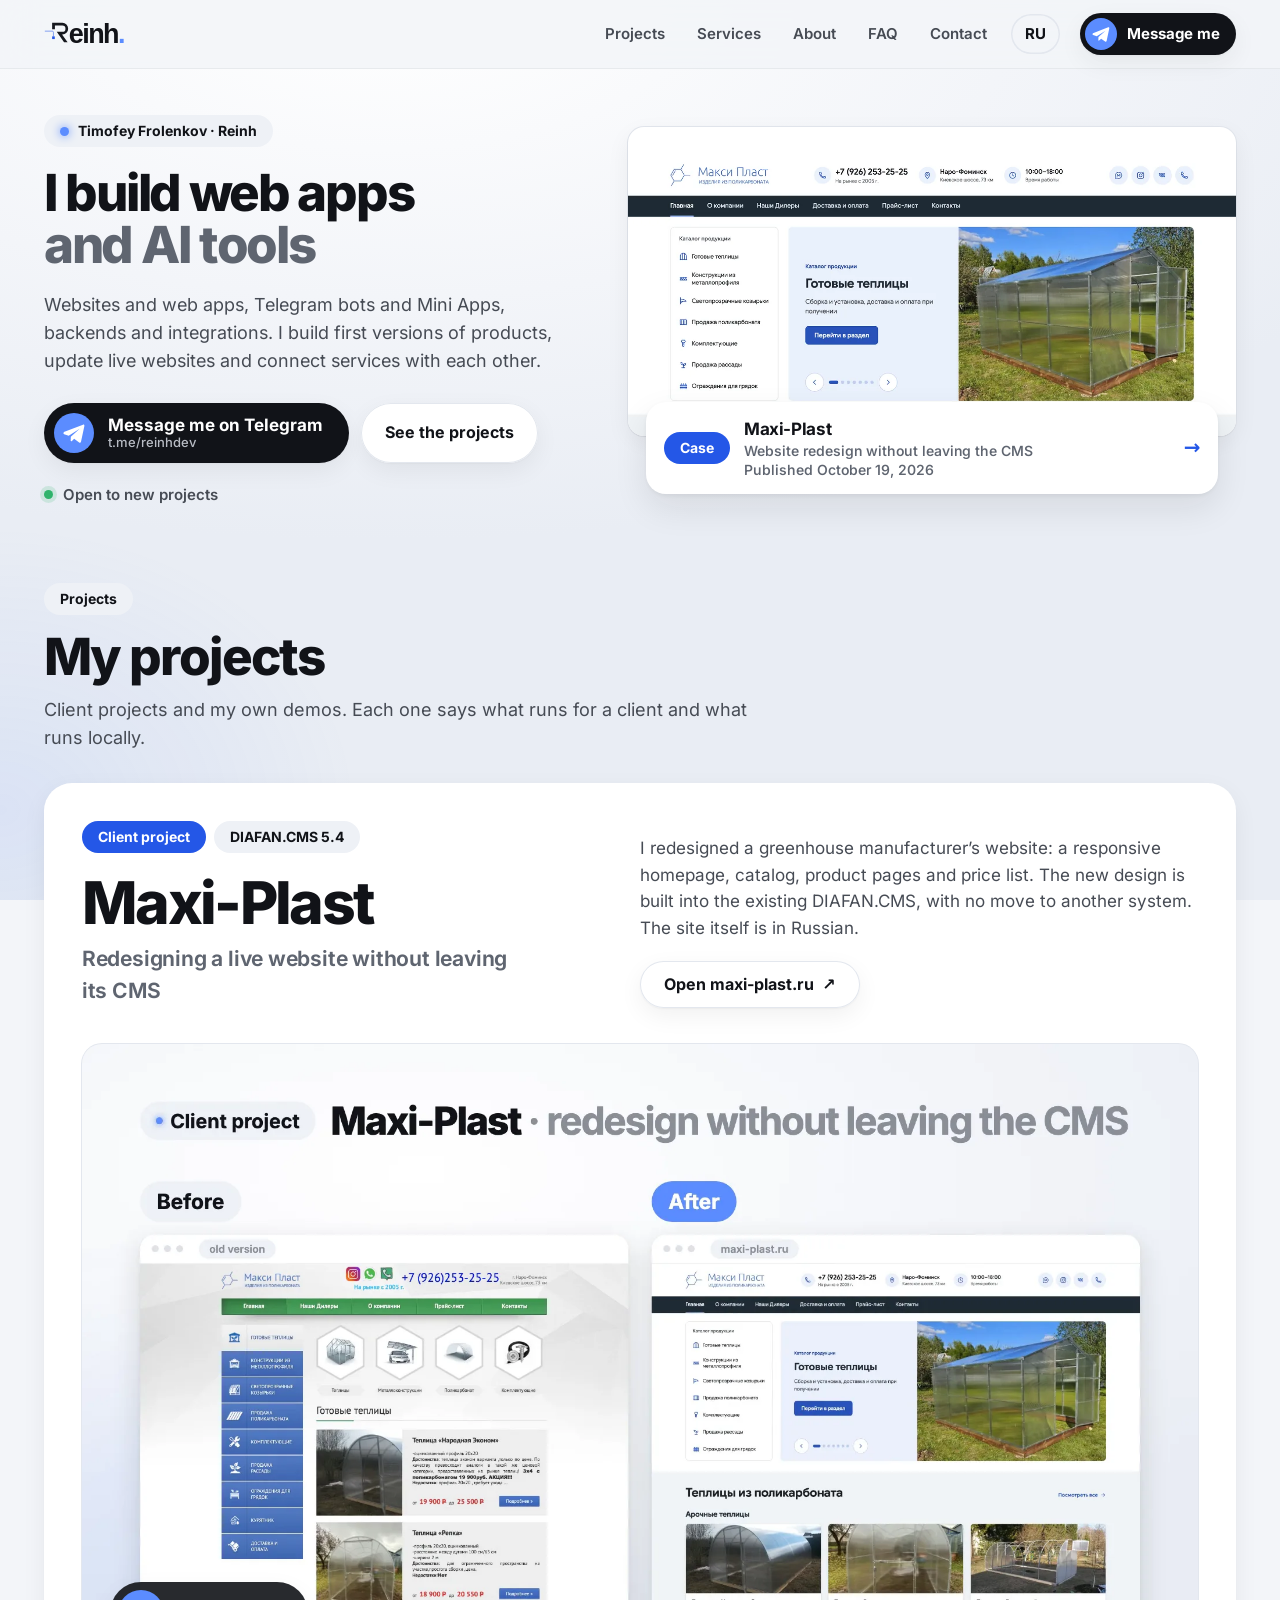
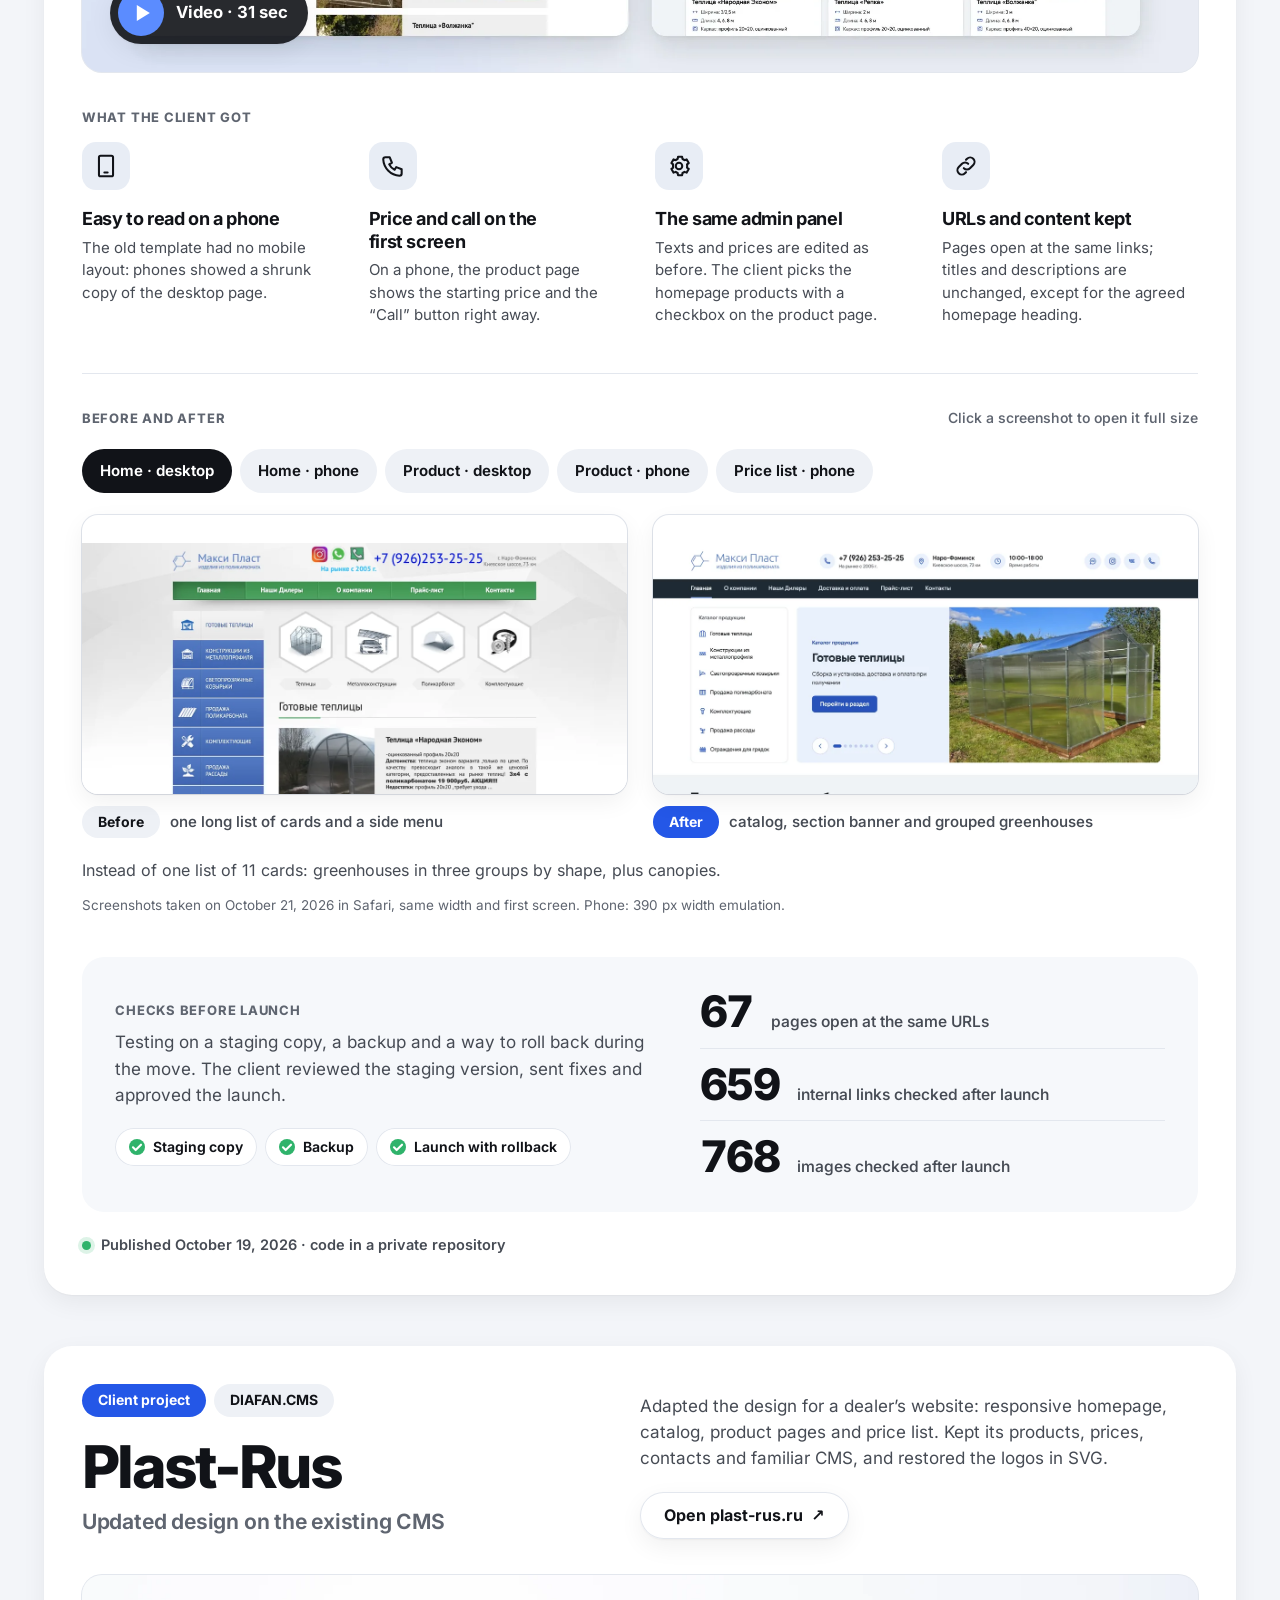
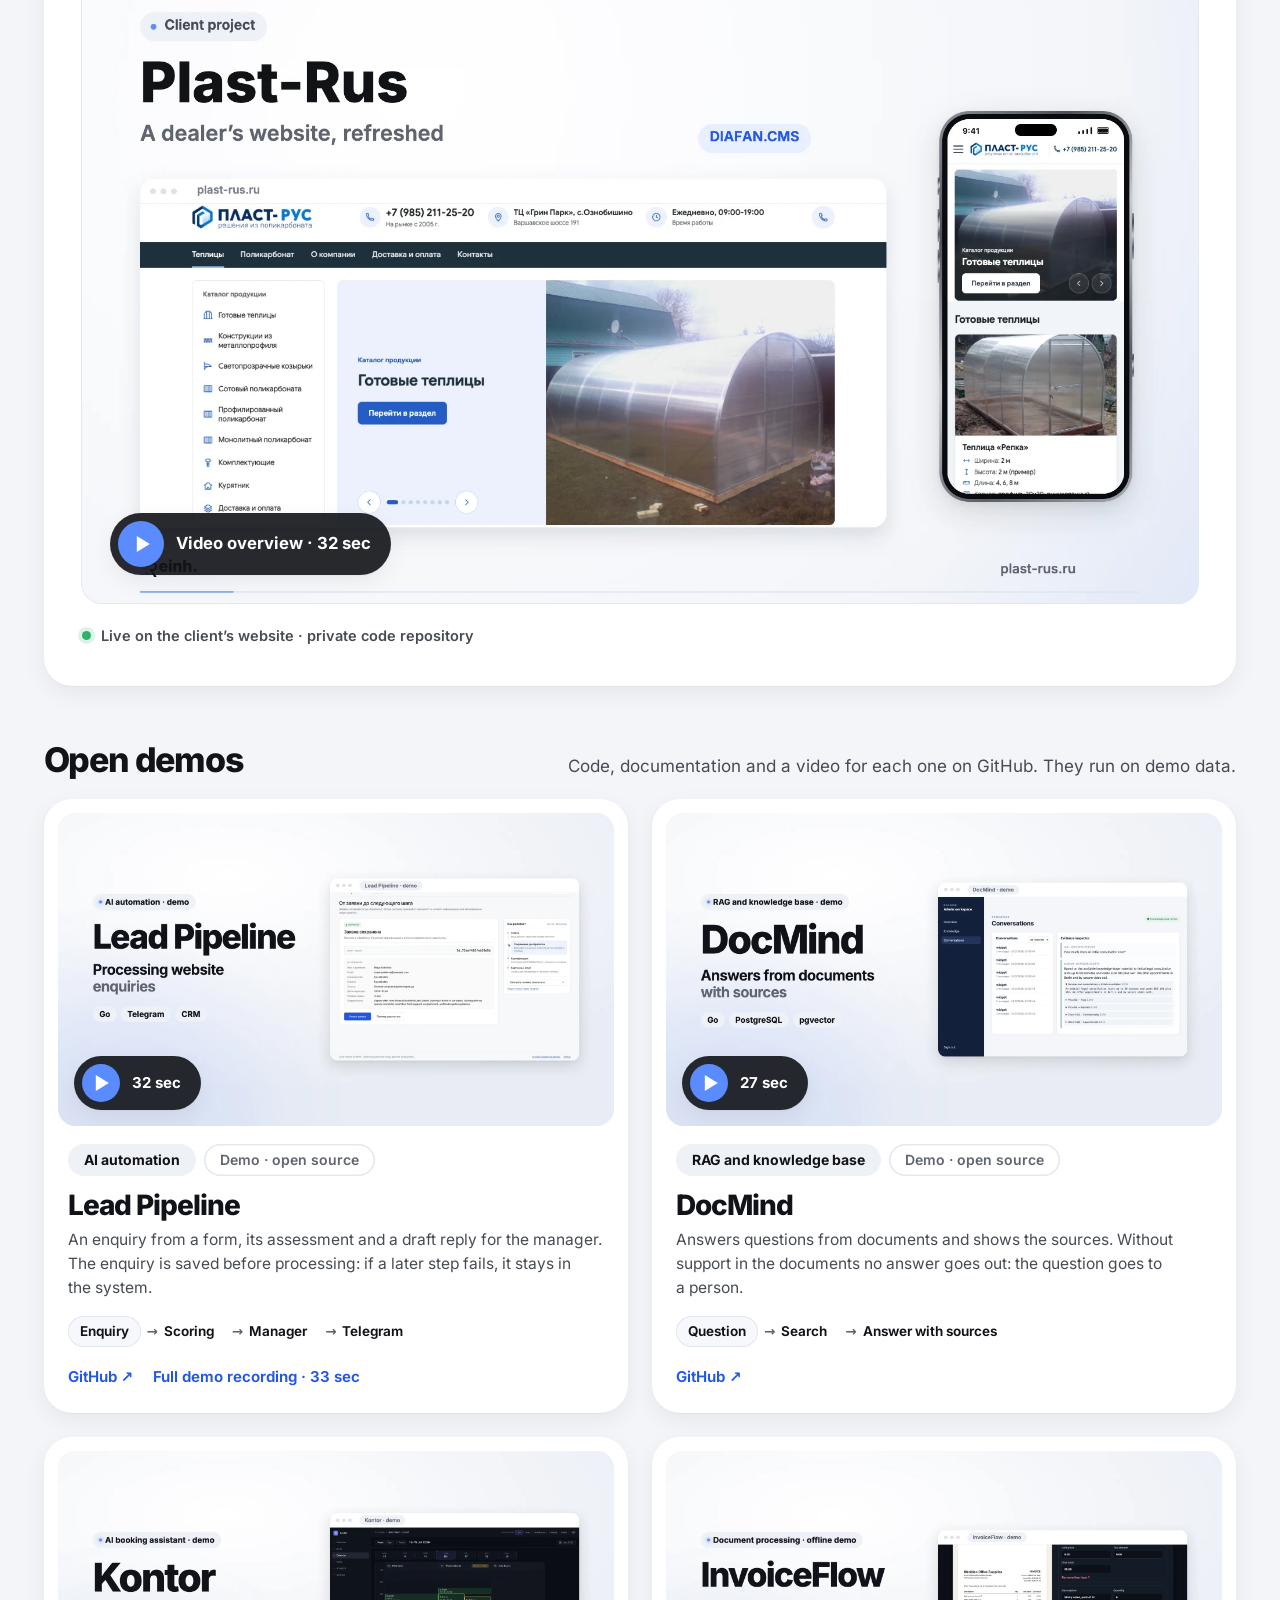
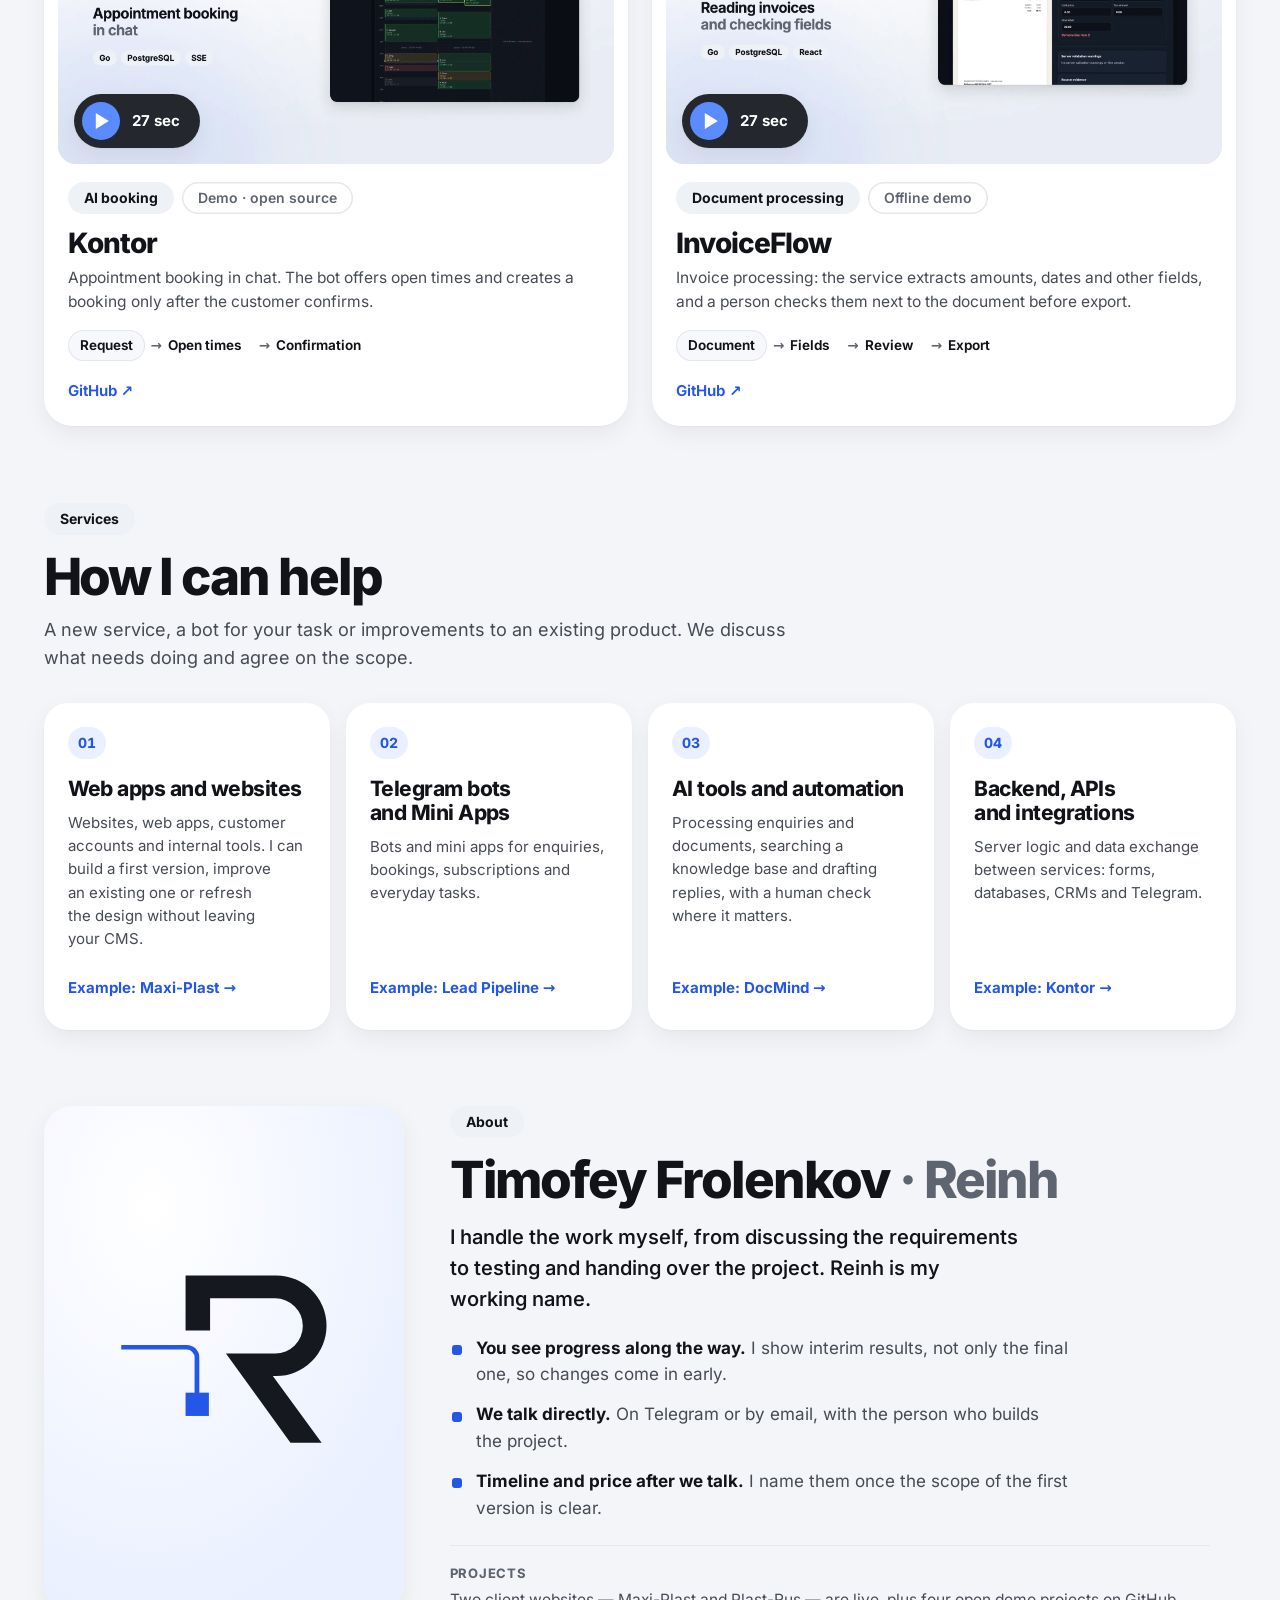
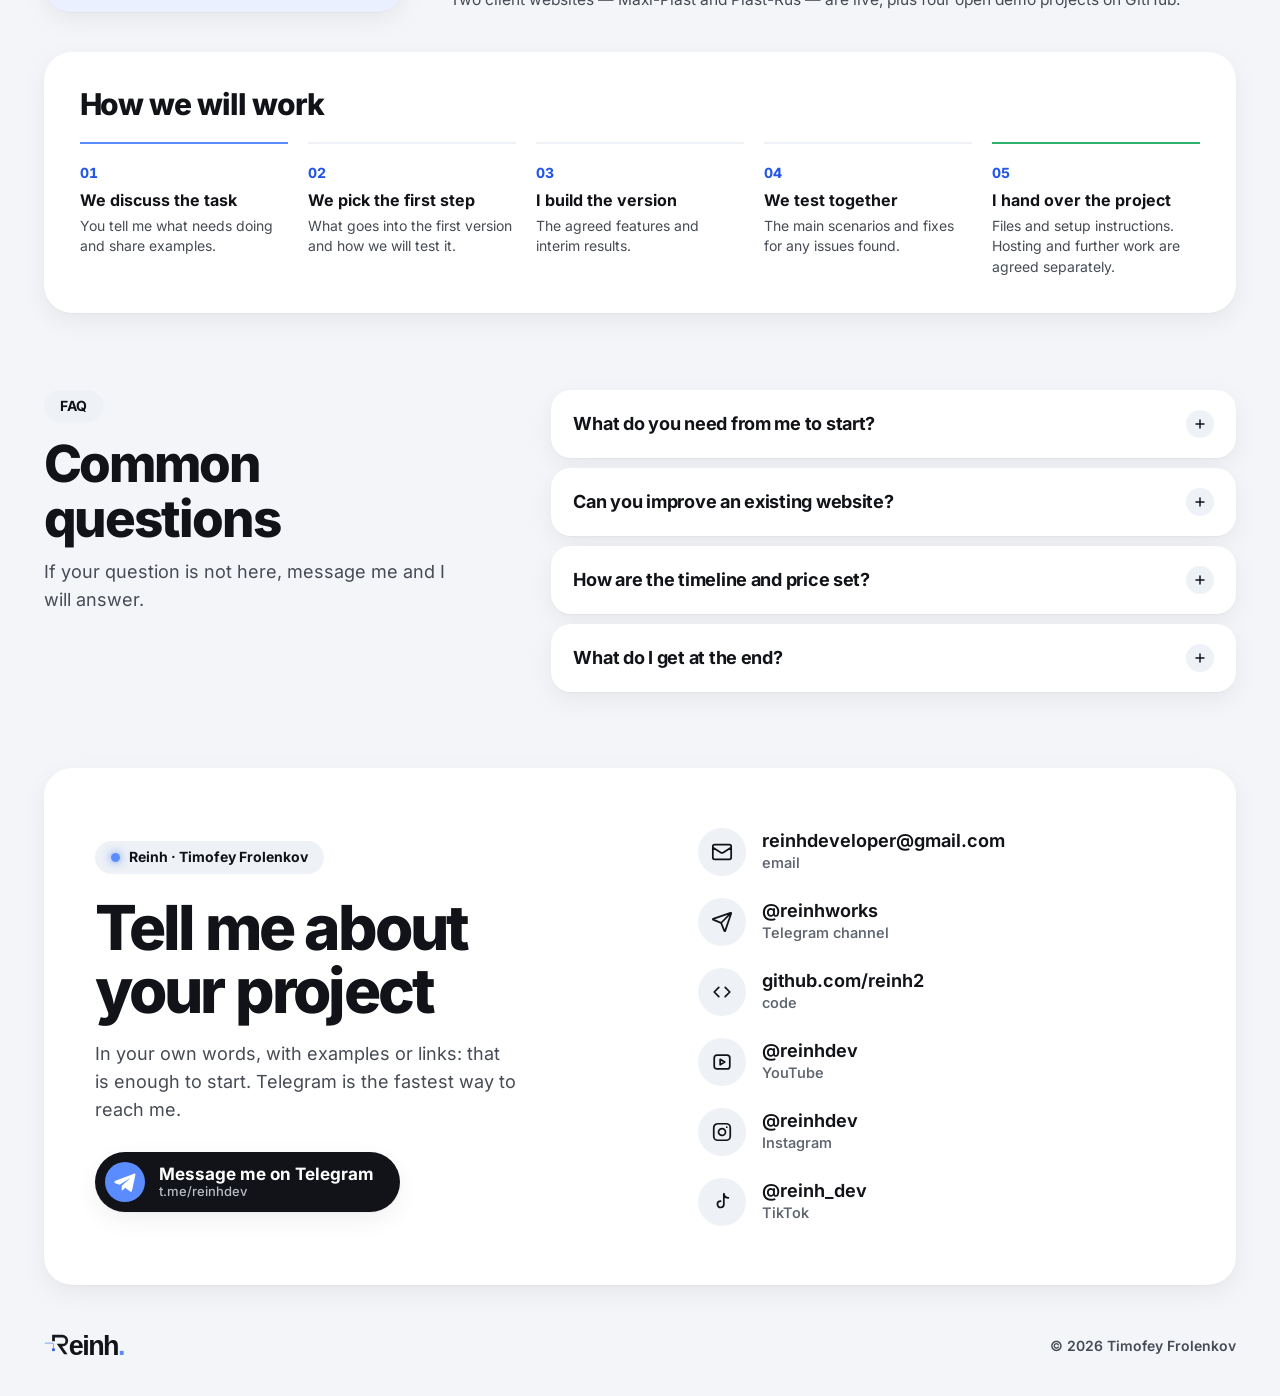
==== commit 7ecd457f: "Add Plast-Rus case with Russian and English videos" ====
--- a/en/index.html
+++ b/en/index.html
@@ -4,7 +4,7 @@
 <meta charset="utf-8">
 <meta name="viewport" content="width=device-width,initial-scale=1">
 <title>Reinh — Timofey Frolenkov | Websites, web apps and AI tools</title>
-<meta name="description" content="Websites and web apps, Telegram bots and Mini Apps, AI tools, backends and integrations. A client website redesign on an existing CMS and open demo projects.">
+<meta name="description" content="Websites and web apps, Telegram bots and Mini Apps, AI tools, backends and integrations. Client websites on existing CMS platforms and open demo projects.">
 <link rel="canonical" href="https://reinh2.github.io/en/">
 <link rel="alternate" hreflang="ru" href="https://reinh2.github.io/">
 <link rel="alternate" hreflang="en" href="https://reinh2.github.io/en/">
@@ -19,7 +19,7 @@
 <meta property="og:locale" content="en_US">
 <meta property="og:locale:alternate" content="ru_RU">
 <meta property="og:title" content="Reinh — Timofey Frolenkov | Websites, web apps and AI tools">
-<meta property="og:description" content="Websites and web apps, Telegram bots and Mini Apps, AI tools, backends and integrations. A client website redesign on an existing CMS and open demo projects.">
+<meta property="og:description" content="Websites and web apps, Telegram bots and Mini Apps, AI tools, backends and integrations. Client websites on existing CMS platforms and open demo projects.">
 <meta property="og:image" content="https://reinh2.github.io/assets/og-reinh-en.png">
 <meta property="og:image:type" content="image/png">
 <meta property="og:image:width" content="1200">
@@ -86,7 +86,7 @@
   <div class="head reveal">
     <span class="pill">Projects</span>
     <h2 id="work-title">My projects</h2>
-    <p>A client project and my own demos. Each one says what runs for a client and what runs locally.</p>
+    <p>Client projects and my own demos. Each one says what runs for a client and what runs locally.</p>
   </div>
 
   <!-- Maxi-Plast -->
@@ -212,6 +212,34 @@
     <p class="case-status"><span class="live" aria-hidden="true"></span>Published October 19, 2026 · code in a private repository</p>
   </article>
 
+  <!-- Plast-Rus -->
+  <article class="case" id="plast-rus" aria-labelledby="plast-rus-title">
+    <div class="case-intro reveal">
+      <div class="case-text">
+        <div class="chips">
+          <span class="pill hot">Client project</span>
+          <span class="pill">DIAFAN.CMS</span>
+        </div>
+        <h3 id="plast-rus-title">Plast-Rus</h3>
+        <p class="sub">Updated design on the existing CMS</p>
+      </div>
+      <div class="case-desc">
+        <p>Adapted the design for a dealer’s website: responsive homepage, catalog, product pages and price list. Kept its products, prices, contacts and familiar CMS, and restored the logos in SVG.</p>
+        <a class="btn" href="https://plast-rus.ru/" target="_blank" rel="noopener">Open plast-rus.ru <span aria-hidden="true">↗</span></a>
+      </div>
+    </div>
+    <div class="player player-wide reveal" data-player>
+      <video controls preload="none" playsinline poster="../assets/plast-rus/plast-rus-poster-en.webp" width="1920" height="1080" aria-label="Plast-Rus case video, 32 seconds, with sound">
+        <source src="../assets/plast-rus/plast-rus-case-en-720.mp4" type="video/mp4" media="(max-width: 700px)">
+        <source src="../assets/plast-rus/plast-rus-case-en.mp4" type="video/mp4">
+        <a href="../assets/plast-rus/plast-rus-case-en.mp4">Download the Plast-Rus video (MP4)</a>
+      </video>
+      <button class="play" type="button" hidden><span class="tri" aria-hidden="true"></span><span class="play-label">Video overview · 32 sec</span></button>
+      <p class="player-msg" role="status"></p>
+    </div>
+    <p class="case-status"><span class="live" aria-hidden="true"></span>Live on the client’s website · private code repository</p>
+  </article>
+
   <!-- demos -->
   <div class="demos-head reveal">
     <h3>Open demos</h3>
@@ -336,7 +364,7 @@
         <li><b>Timeline and price after we talk.</b> I name them once the scope of the first version is clear.</li>
       </ul>
       <div class="about-meta">
-        <div><h3>Projects</h3><p>A client website live since October 2026, plus four open demo projects on GitHub.</p></div>
+        <div><h3>Projects</h3><p>Two client websites — Maxi-Plast and Plast-Rus — are live, plus four open demo projects on GitHub.</p></div>
       </div>
     </div>
   </div>
--- a/style.css
+++ b/style.css
@@ -112,6 +112,7 @@
 
 /* ---------- case ---------- */
 .case{background:var(--card);border-radius:var(--r);box-shadow:var(--shadow);padding:clamp(20px,3vw,40px)}
+.case + .case{margin-top:clamp(32px,4vw,56px)}
 .case-intro{display:grid;grid-template-columns:1fr 1.1fr;gap:clamp(20px,4vw,56px);align-items:end}
 .case-text h3{font-size:clamp(38px,4.6vw,60px);font-weight:800;letter-spacing:-.045em;margin-top:18px}
 .case-text .sub{font-weight:650;font-size:clamp(18px,1.8vw,21px);color:var(--muted);margin-top:8px;letter-spacing:-.01em}
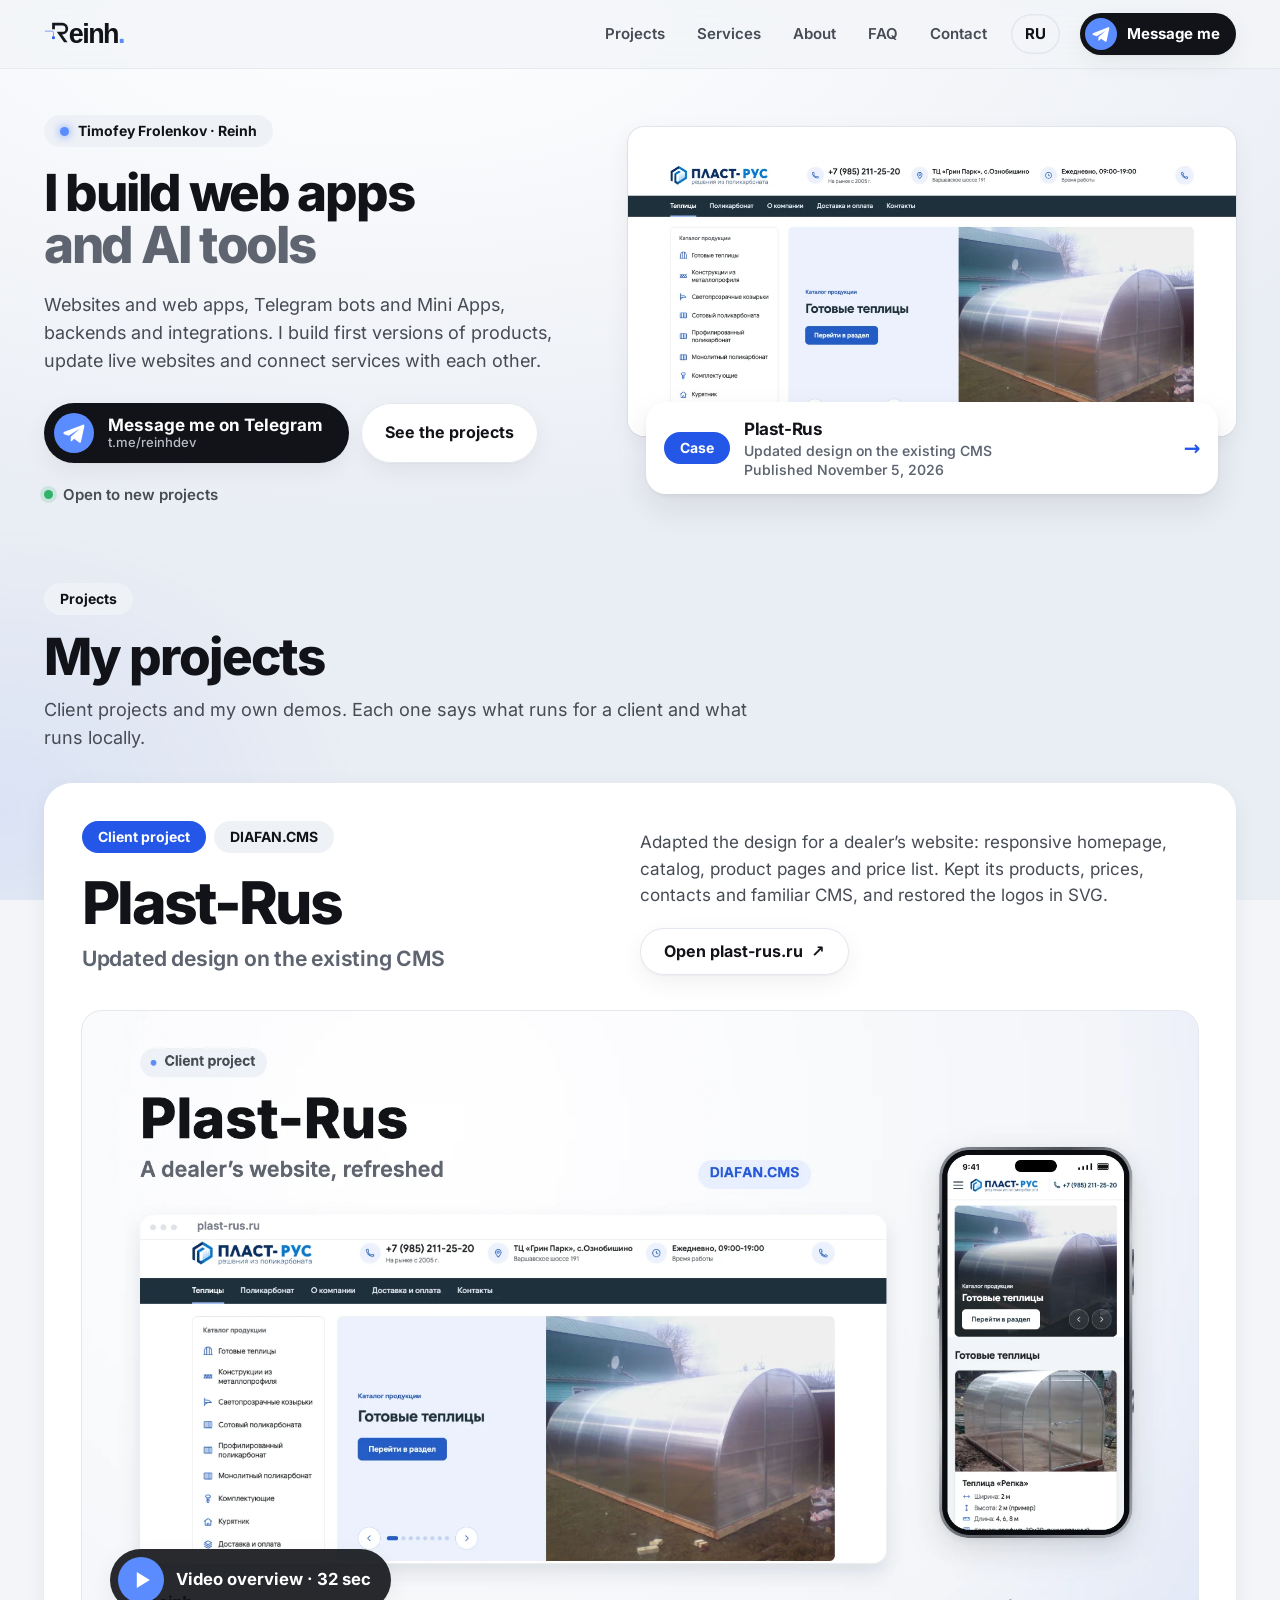
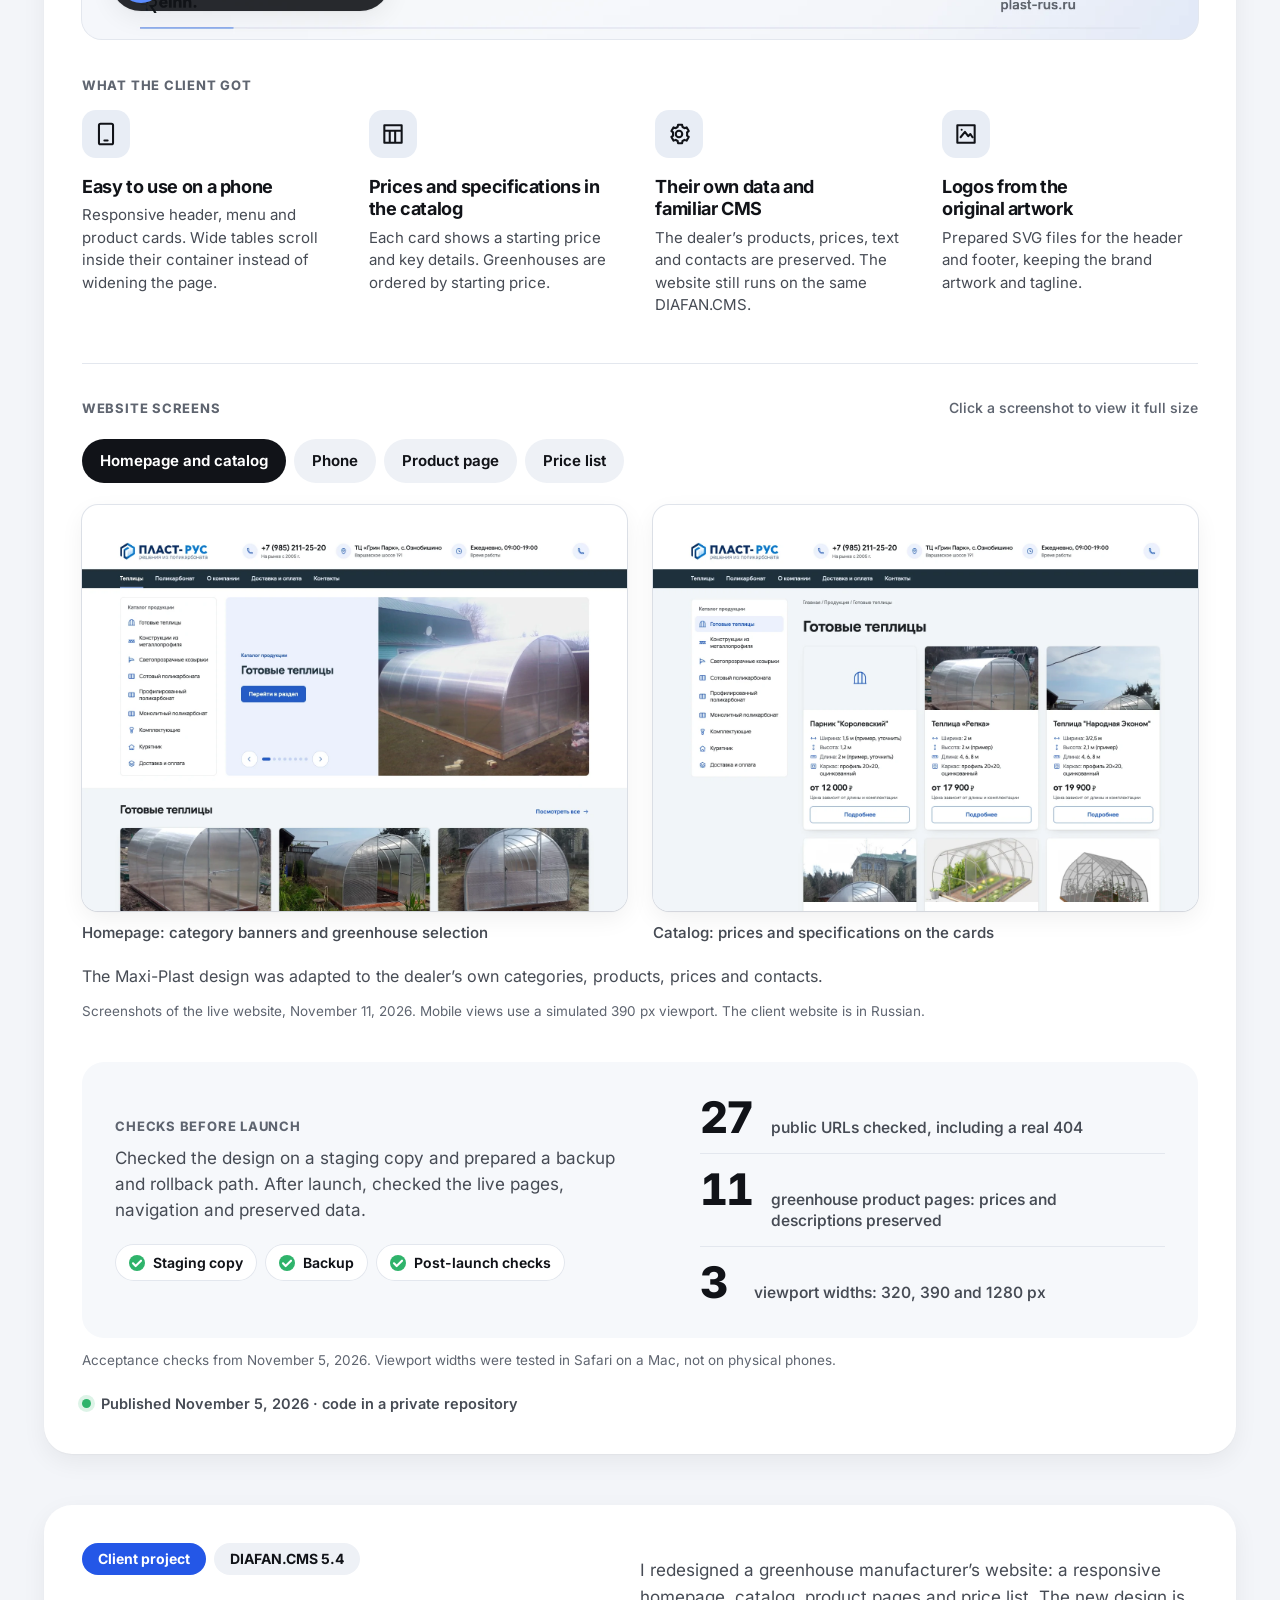
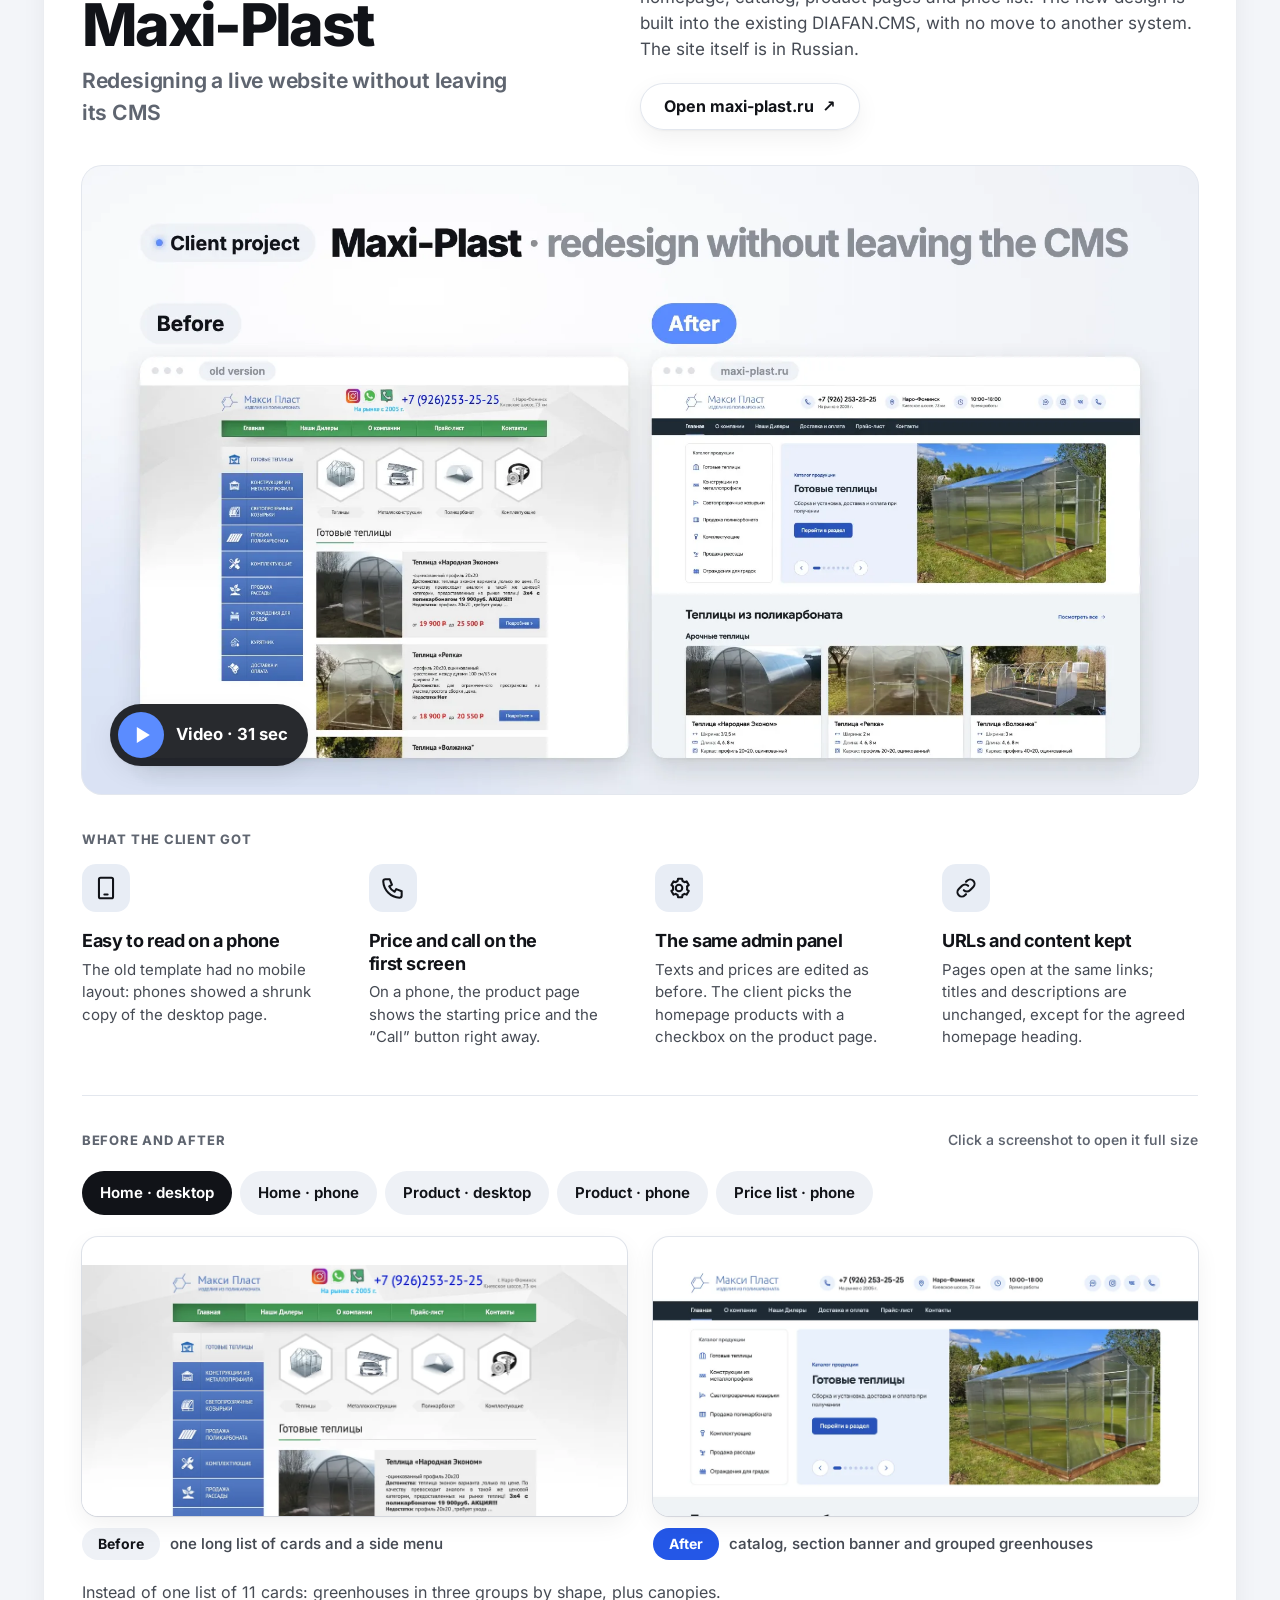
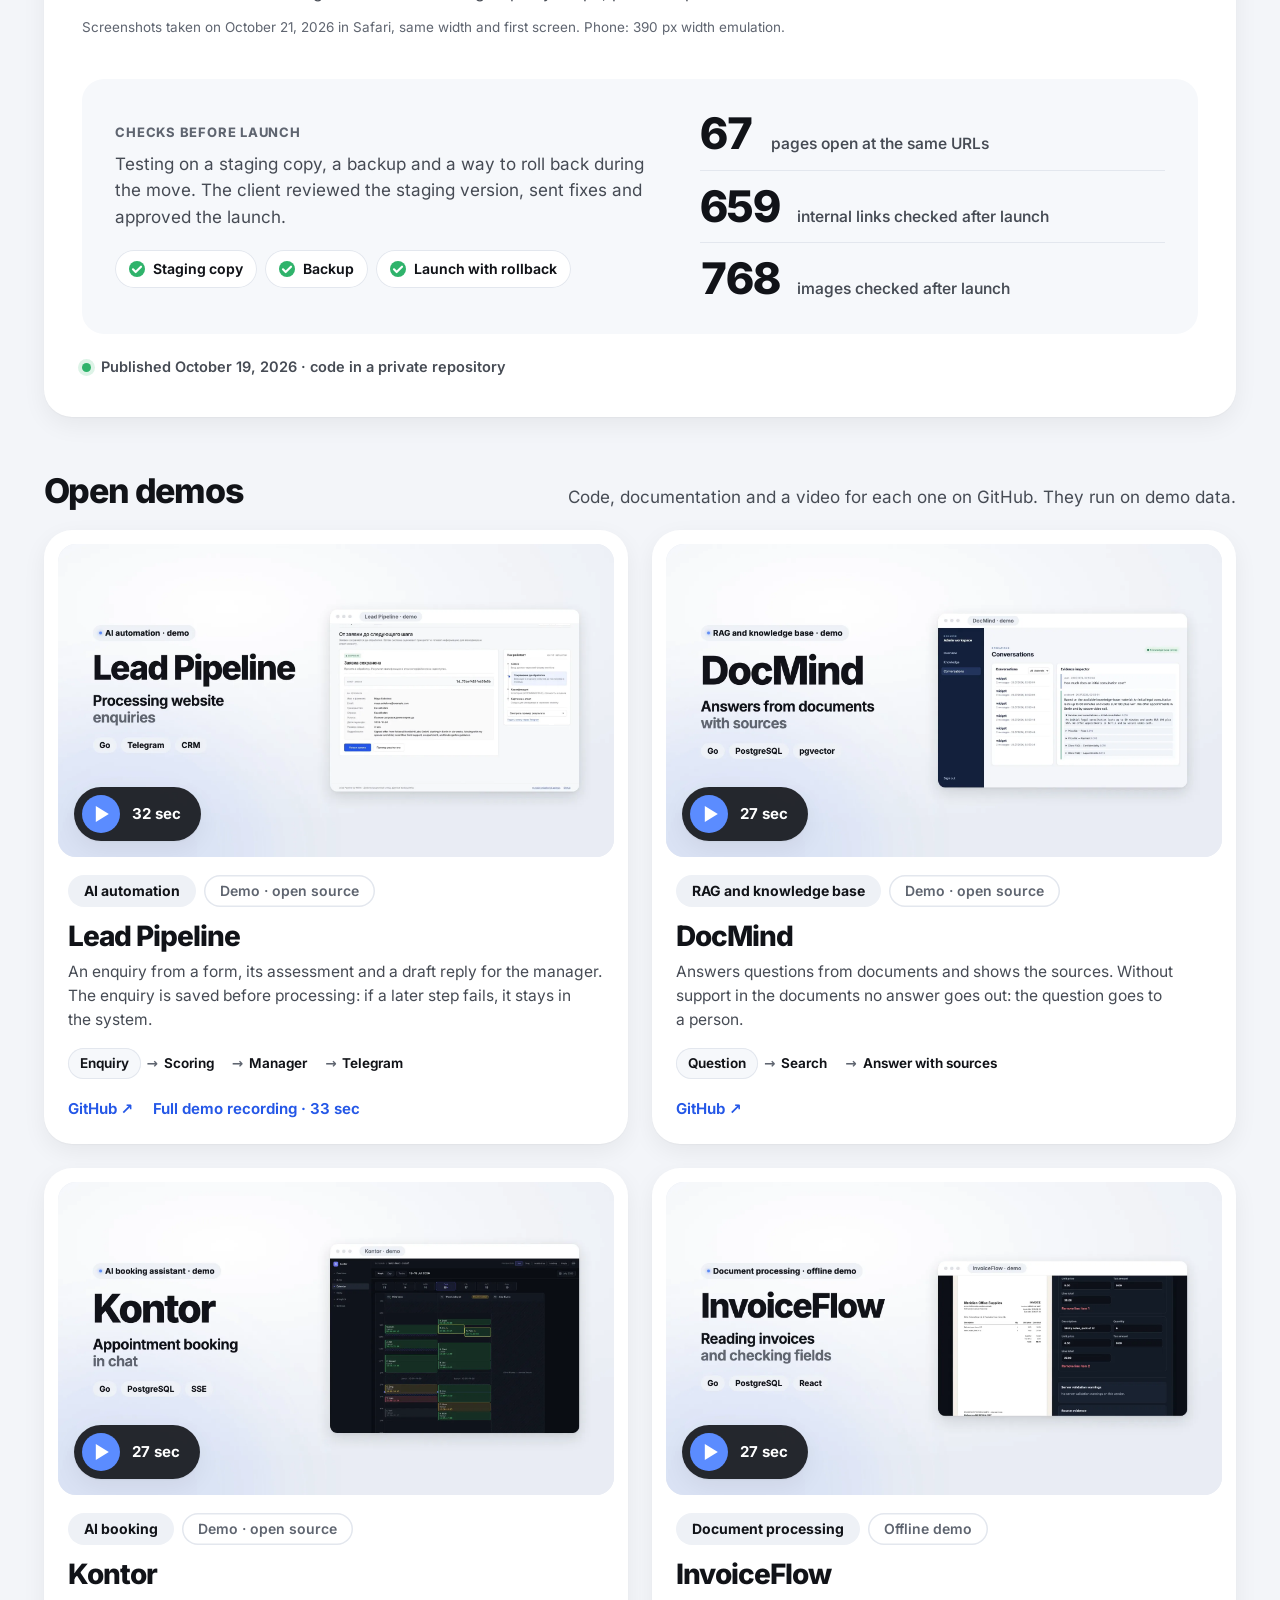
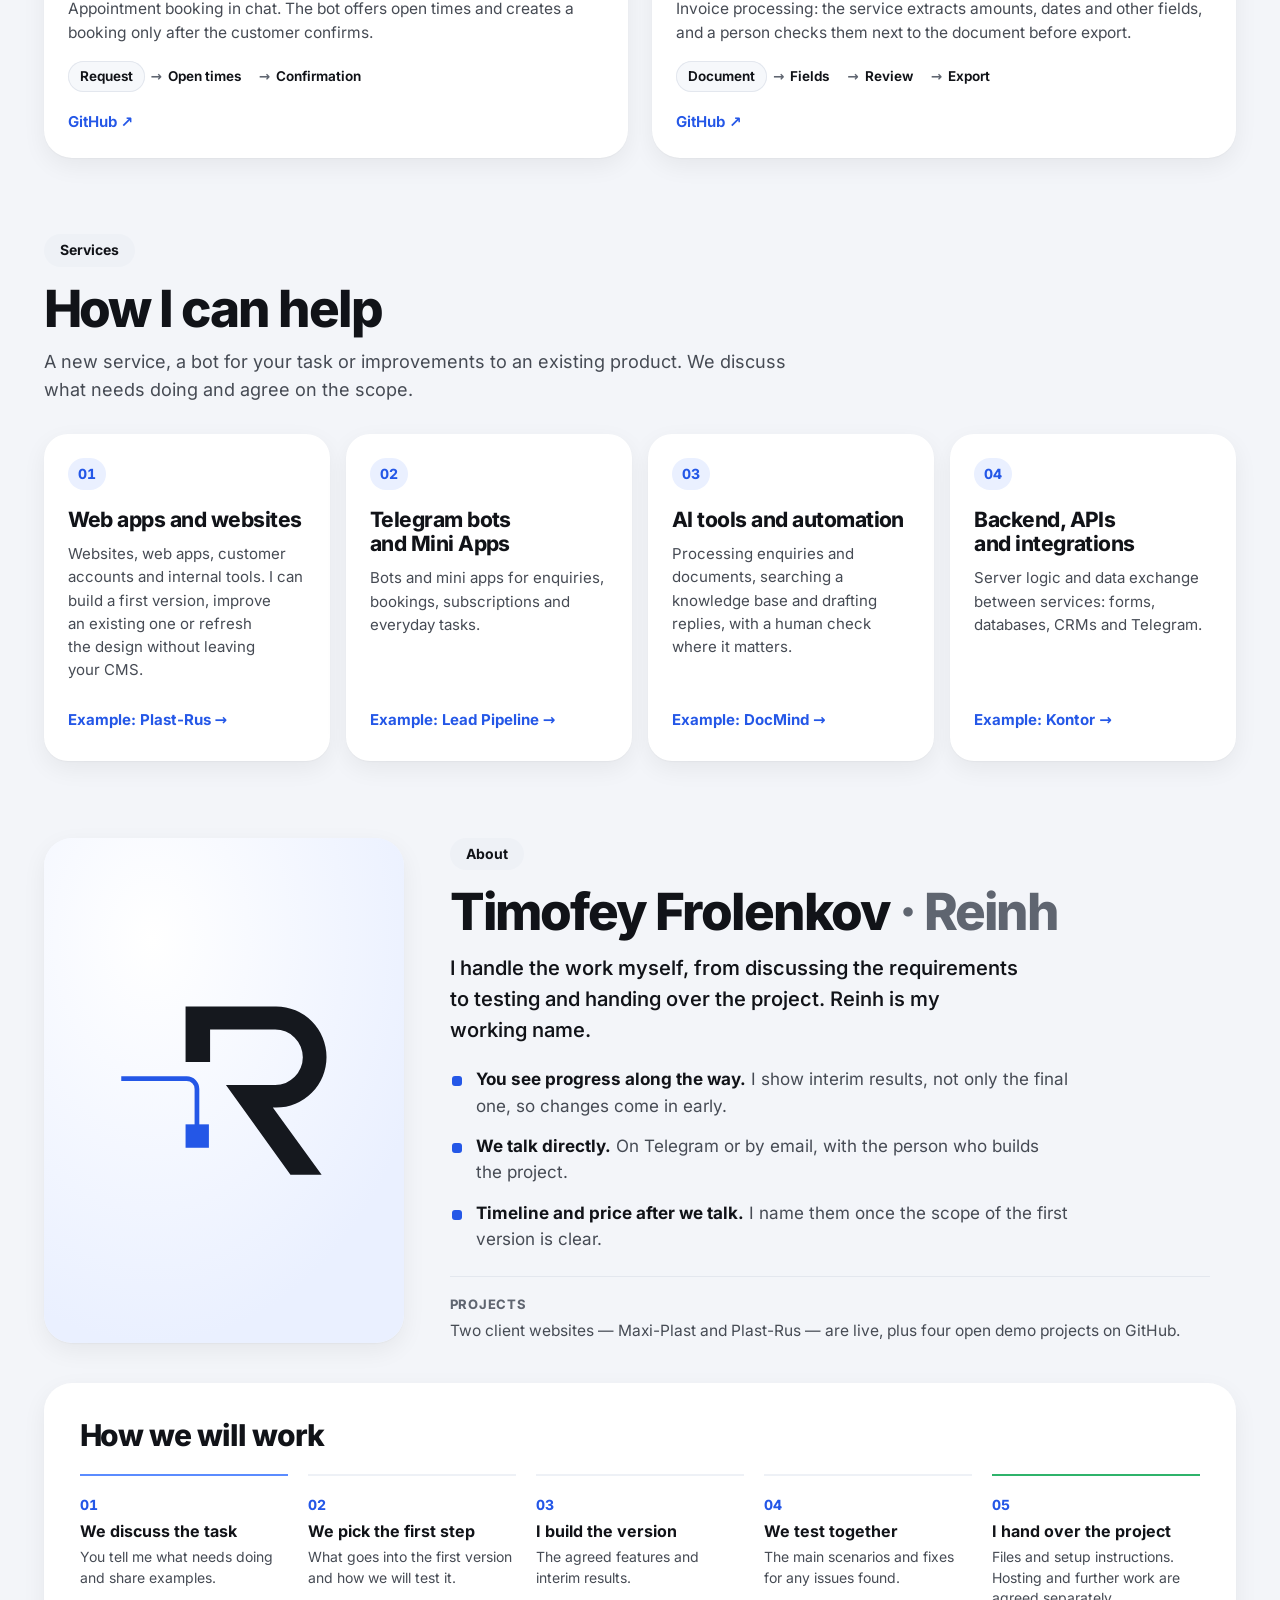
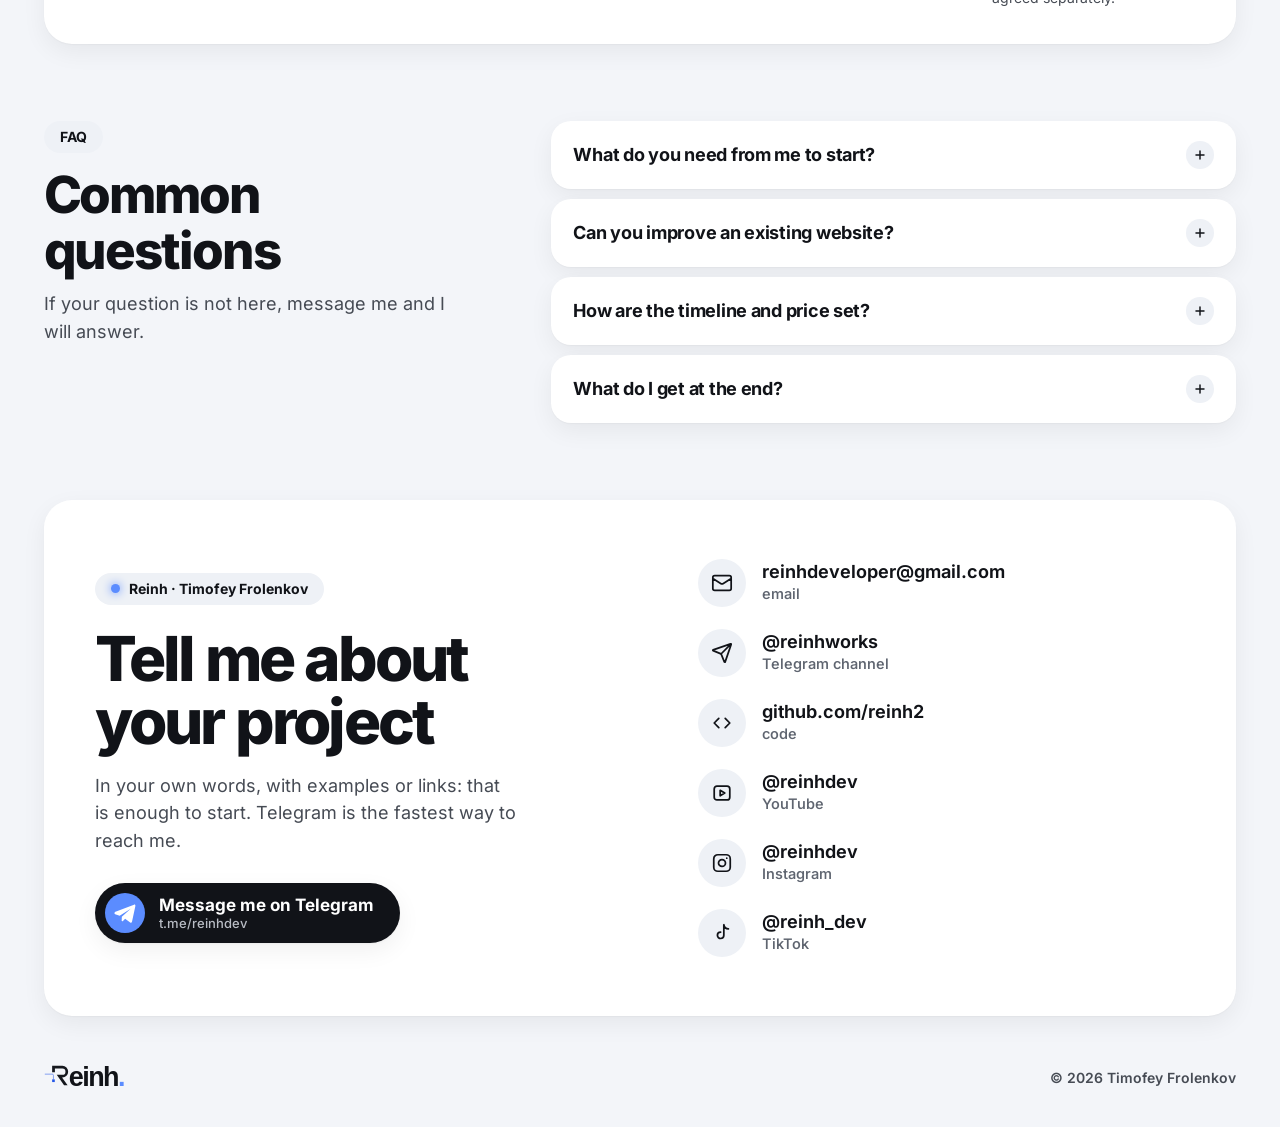
==== commit a2c68d87: "Feature Plast-Rus and expand the client case in both languages" ====
--- a/en/index.html
+++ b/en/index.html
@@ -71,11 +71,11 @@
   </div>
 
   <!-- the latest client project: a real screenshot and its status -->
-  <a class="hero-shot" href="#case">
-    <span class="frame"><img src="../assets/maxi-plast/01-home-desktop-after-1200.webp" alt="" width="1200" height="553"></span>
+  <a class="hero-shot" href="#plast-rus">
+    <span class="frame"><img src="../assets/plast-rus/home-desktop-1200.webp" alt="" width="1200" height="553"></span>
     <span class="hero-tag">
       <span class="pill hot">Case</span>
-      <span class="hero-tag-text"><b>Maxi-Plast</b><span>Website redesign without leaving the CMS</span><span>Published October 19, 2026</span></span>
+      <span class="hero-tag-text"><b>Plast-Rus</b><span>Updated design on the existing CMS</span><span>Published November 5, 2026</span></span>
       <span class="arrow" aria-hidden="true">→</span>
     </span>
   </a>
@@ -88,6 +88,105 @@
     <h2 id="work-title">My projects</h2>
     <p>Client projects and my own demos. Each one says what runs for a client and what runs locally.</p>
   </div>
+
+  <!-- Plast-Rus -->
+  <article class="case" id="plast-rus" aria-labelledby="plast-rus-title">
+    <div class="case-intro reveal">
+      <div class="case-text">
+        <div class="chips">
+          <span class="pill hot">Client project</span>
+          <span class="pill">DIAFAN.CMS</span>
+        </div>
+        <h3 id="plast-rus-title">Plast-Rus</h3>
+        <p class="sub">Updated design on the existing CMS</p>
+      </div>
+      <div class="case-desc">
+        <p>Adapted the design for a dealer’s website: responsive homepage, catalog, product pages and price list. Kept its products, prices, contacts and familiar CMS, and restored the logos in SVG.</p>
+        <a class="btn" href="https://plast-rus.ru/" target="_blank" rel="noopener">Open plast-rus.ru <span aria-hidden="true">↗</span></a>
+      </div>
+    </div>
+    <div class="player player-wide reveal" data-player>
+      <video controls preload="none" playsinline poster="../assets/plast-rus/plast-rus-poster-en.webp" width="1920" height="1080" aria-label="Plast-Rus case video, 32 seconds, with sound">
+        <source src="../assets/plast-rus/plast-rus-case-en-720.mp4" type="video/mp4" media="(max-width: 700px)">
+        <source src="../assets/plast-rus/plast-rus-case-en.mp4" type="video/mp4">
+        <a href="../assets/plast-rus/plast-rus-case-en.mp4">Download the Plast-Rus video (MP4)</a>
+      </video>
+      <button class="play" type="button" hidden><span class="tri" aria-hidden="true"></span><span class="play-label">Video overview · 32 sec</span></button>
+      <p class="player-msg" role="status"></p>
+    </div>
+    <div class="gain reveal">
+      <h4 class="kicker">What the client got</h4>
+      <ul class="gain-list">
+        <li><span class="glyph" aria-hidden="true"><svg viewBox="0 0 24 24"><path d="M7 2.5h10a1.5 1.5 0 0 1 1.5 1.5v16a1.5 1.5 0 0 1-1.5 1.5H7A1.5 1.5 0 0 1 5.5 20V4A1.5 1.5 0 0 1 7 2.5z M10.5 18h3"/></svg></span><b>Easy to use on a phone</b><span>Responsive header, menu and product cards. Wide tables scroll inside their container instead of widening the page.</span></li>
+        <li><span class="glyph" aria-hidden="true"><svg viewBox="0 0 24 24"><path d="M4 4h16v16H4z M4 9h16 M9 9v11 M14 9v11"/></svg></span><b>Prices and specifications in the catalog</b><span>Each card shows a starting price and key details. Greenhouses are ordered by starting price.</span></li>
+        <li><span class="glyph" aria-hidden="true"><svg viewBox="0 0 24 24"><path d="M12 9a3 3 0 1 0 0 6 3 3 0 0 0 0-6z M19.4 13.5l1.6 1.2-2 3.4-1.9-.7a7 7 0 0 1-1.9 1.1l-.3 2h-3.8l-.3-2a7 7 0 0 1-1.9-1.1l-1.9.7-2-3.4 1.6-1.2a7 7 0 0 1 0-3l-1.6-1.2 2-3.4 1.9.7a7 7 0 0 1 1.9-1.1l.3-2h3.8l.3 2a7 7 0 0 1 1.9 1.1l1.9-.7 2 3.4-1.6 1.2a7 7 0 0 1 0 3z"/></svg></span><b>Their own data and familiar CMS</b><span>The dealer’s products, prices, text and contacts are preserved. The website still runs on the same DIAFAN.CMS.</span></li>
+        <li><span class="glyph" aria-hidden="true"><svg viewBox="0 0 24 24"><path d="M4 4h16v16H4z M7 15l4-5 3 4 2-2 2 3 M8 8h.01"/></svg></span><b>Logos from the original artwork</b><span>Prepared SVG files for the header and footer, keeping the brand artwork and tagline.</span></li>
+      </ul>
+    </div>
+    <div class="compare reveal" data-compare>
+      <div class="compare-head">
+        <h4 class="kicker" id="plast-gallery-title">Website screens</h4>
+        <p class="hint">Click a screenshot to view it full size</p>
+      </div>
+      <div class="tabs-wrap" hidden>
+        <div class="tabs" role="tablist" aria-labelledby="plast-gallery-title">
+          <button type="button" role="tab" id="plast-tab-1" aria-controls="plast-panel-1" aria-selected="true">Homepage and catalog</button>
+          <button type="button" role="tab" id="plast-tab-2" aria-controls="plast-panel-2" aria-selected="false" tabindex="-1">Phone</button>
+          <button type="button" role="tab" id="plast-tab-3" aria-controls="plast-panel-3" aria-selected="false" tabindex="-1">Product page</button>
+          <button type="button" role="tab" id="plast-tab-4" aria-controls="plast-panel-4" aria-selected="false" tabindex="-1">Price list</button>
+        </div>
+      </div>
+      <section class="pair" id="plast-panel-1" role="tabpanel" aria-labelledby="plast-tab-1" tabindex="0">
+        <h5 class="pair-title">Homepage and catalog</h5>
+        <div class="pair-view">
+          <figure class="shot"><a class="frame" href="../assets/plast-rus/home-desktop.webp" data-zoom><img src="../assets/plast-rus/home-desktop.webp" width="1440" height="1000" loading="lazy" alt="Homepage: category banners and greenhouse selection"></a><figcaption>Homepage: category banners and greenhouse selection</figcaption></figure>
+          <figure class="shot"><a class="frame" href="../assets/plast-rus/catalog-desktop.webp" data-zoom><img src="../assets/plast-rus/catalog-desktop.webp" width="1440" height="1000" loading="lazy" alt="Catalog: prices and specifications on the cards"></a><figcaption>Catalog: prices and specifications on the cards</figcaption></figure>
+        </div>
+        <p class="why">The Maxi-Plast design was adapted to the dealer’s own categories, products, prices and contacts.</p>
+      </section>
+      <section class="pair phones" id="plast-panel-2" role="tabpanel" aria-labelledby="plast-tab-2" tabindex="0">
+        <h5 class="pair-title">Phone</h5>
+        <div class="pair-view">
+          <figure class="shot"><a class="frame phone" href="../assets/plast-rus/home-mobile.webp" data-zoom><img src="../assets/plast-rus/home-mobile.webp" width="390" height="844" loading="lazy" alt="Homepage at a 390 px viewport"></a><figcaption>Homepage at a 390 px viewport</figcaption></figure>
+          <figure class="shot"><a class="frame phone" href="../assets/plast-rus/product-mobile.webp" data-zoom><img src="../assets/plast-rus/product-mobile.webp" width="390" height="844" loading="lazy" alt="Photo, price and call button on a phone"></a><figcaption>Photo, price and call button on a phone</figcaption></figure>
+        </div>
+        <p class="why">The main actions are accessible on a narrow screen: open the menu, view a product and call.</p>
+      </section>
+      <section class="pair" id="plast-panel-3" role="tabpanel" aria-labelledby="plast-tab-3" tabindex="0">
+        <h5 class="pair-title">Product page</h5>
+        <div class="pair-view single">
+          <figure class="shot"><a class="frame" href="../assets/plast-rus/product-desktop.webp" data-zoom><img src="../assets/plast-rus/product-desktop.webp" width="1440" height="900" loading="lazy" alt="Gallery, price and product options"></a><figcaption>Gallery, price and product options</figcaption></figure>
+        </div>
+        <p class="why">Gallery and price alongside the description; options and detailed prices stay on the same page.</p>
+      </section>
+      <section class="pair phones" id="plast-panel-4" role="tabpanel" aria-labelledby="plast-tab-4" tabindex="0">
+        <h5 class="pair-title">Price list</h5>
+        <div class="pair-view single">
+          <figure class="shot"><a class="frame phone" href="../assets/plast-rus/price-mobile.webp" data-zoom><img src="../assets/plast-rus/price-mobile.webp" width="390" height="1000" loading="lazy" alt="Price table with scrolling inside its container"></a><figcaption>Price table with scrolling inside its container</figcaption></figure>
+        </div>
+        <p class="why">The original price-list content is preserved. Wide tables scroll inside their own container.</p>
+      </section>
+      <p class="fine">Screenshots of the live website, November 11, 2026. Mobile views use a simulated 390 px viewport. The client website is in Russian.</p>
+    </div>
+    <div class="launch reveal">
+      <div class="launch-text">
+        <h4 class="kicker">Checks before launch</h4>
+        <p>Checked the design on a staging copy and prepared a backup and rollback path. After launch, checked the live pages, navigation and preserved data.</p>
+        <ol class="launch-steps">
+          <li>Staging copy</li>
+          <li>Backup</li>
+          <li>Post-launch checks</li>
+        </ol>
+      </div>
+      <dl class="checked">
+        <div><dt>27</dt><dd>public URLs checked, including a real 404</dd></div>
+        <div><dt>11</dt><dd>greenhouse product pages: prices and descriptions preserved</dd></div>
+        <div><dt>3</dt><dd>viewport widths: 320, 390 and 1280 px</dd></div>
+      </dl>
+    </div>
+    <p class="fine">Acceptance checks from November 5, 2026. Viewport widths were tested in Safari on a Mac, not on physical phones.</p>
+    <p class="case-status"><span class="live" aria-hidden="true"></span>Published November 5, 2026 · code in a private repository</p>
+  </article>
 
   <!-- Maxi-Plast -->
   <article class="case" id="case" aria-labelledby="case-title">
@@ -212,33 +311,6 @@
     <p class="case-status"><span class="live" aria-hidden="true"></span>Published October 19, 2026 · code in a private repository</p>
   </article>
 
-  <!-- Plast-Rus -->
-  <article class="case" id="plast-rus" aria-labelledby="plast-rus-title">
-    <div class="case-intro reveal">
-      <div class="case-text">
-        <div class="chips">
-          <span class="pill hot">Client project</span>
-          <span class="pill">DIAFAN.CMS</span>
-        </div>
-        <h3 id="plast-rus-title">Plast-Rus</h3>
-        <p class="sub">Updated design on the existing CMS</p>
-      </div>
-      <div class="case-desc">
-        <p>Adapted the design for a dealer’s website: responsive homepage, catalog, product pages and price list. Kept its products, prices, contacts and familiar CMS, and restored the logos in SVG.</p>
-        <a class="btn" href="https://plast-rus.ru/" target="_blank" rel="noopener">Open plast-rus.ru <span aria-hidden="true">↗</span></a>
-      </div>
-    </div>
-    <div class="player player-wide reveal" data-player>
-      <video controls preload="none" playsinline poster="../assets/plast-rus/plast-rus-poster-en.webp" width="1920" height="1080" aria-label="Plast-Rus case video, 32 seconds, with sound">
-        <source src="../assets/plast-rus/plast-rus-case-en-720.mp4" type="video/mp4" media="(max-width: 700px)">
-        <source src="../assets/plast-rus/plast-rus-case-en.mp4" type="video/mp4">
-        <a href="../assets/plast-rus/plast-rus-case-en.mp4">Download the Plast-Rus video (MP4)</a>
-      </video>
-      <button class="play" type="button" hidden><span class="tri" aria-hidden="true"></span><span class="play-label">Video overview · 32 sec</span></button>
-      <p class="player-msg" role="status"></p>
-    </div>
-    <p class="case-status"><span class="live" aria-hidden="true"></span>Live on the client’s website · private code repository</p>
-  </article>
 
   <!-- demos -->
   <div class="demos-head reveal">
@@ -325,7 +397,7 @@
       <span class="num" aria-hidden="true">01</span>
       <h3>Web apps and websites</h3>
       <p>Websites, web apps, customer accounts and internal tools. I can build a first version, improve an existing one or refresh the design without leaving your CMS.</p>
-      <a class="svc-link" href="#case">Example: Maxi-Plast <span aria-hidden="true">→</span></a>
+      <a class="svc-link" href="#plast-rus">Example: Plast-Rus <span aria-hidden="true">→</span></a>
     </article>
     <article class="svc reveal">
       <span class="num" aria-hidden="true">02</span>
--- a/style.css
+++ b/style.css
@@ -157,6 +157,8 @@
 .pair-title{font-size:20px;font-weight:750;margin-bottom:16px}
 .js .pair-title{display:none}
 .pair-view{display:grid;grid-template-columns:1fr 1fr;gap:clamp(14px,2vw,28px);margin-top:12px}
+.pair-view.single{grid-template-columns:1fr}
+.phones .pair-view.single .shot{width:100%;max-width:300px;margin-inline:auto}
 .shot{margin:0;display:flex;flex-direction:column;gap:12px;min-width:0}
 .shot .frame{cursor:zoom-in;transition:transform .25s var(--out),box-shadow .25s}
 .shot .frame:hover{transform:translateY(-2px);box-shadow:var(--shadow-up),0 0 0 1px var(--line)}
